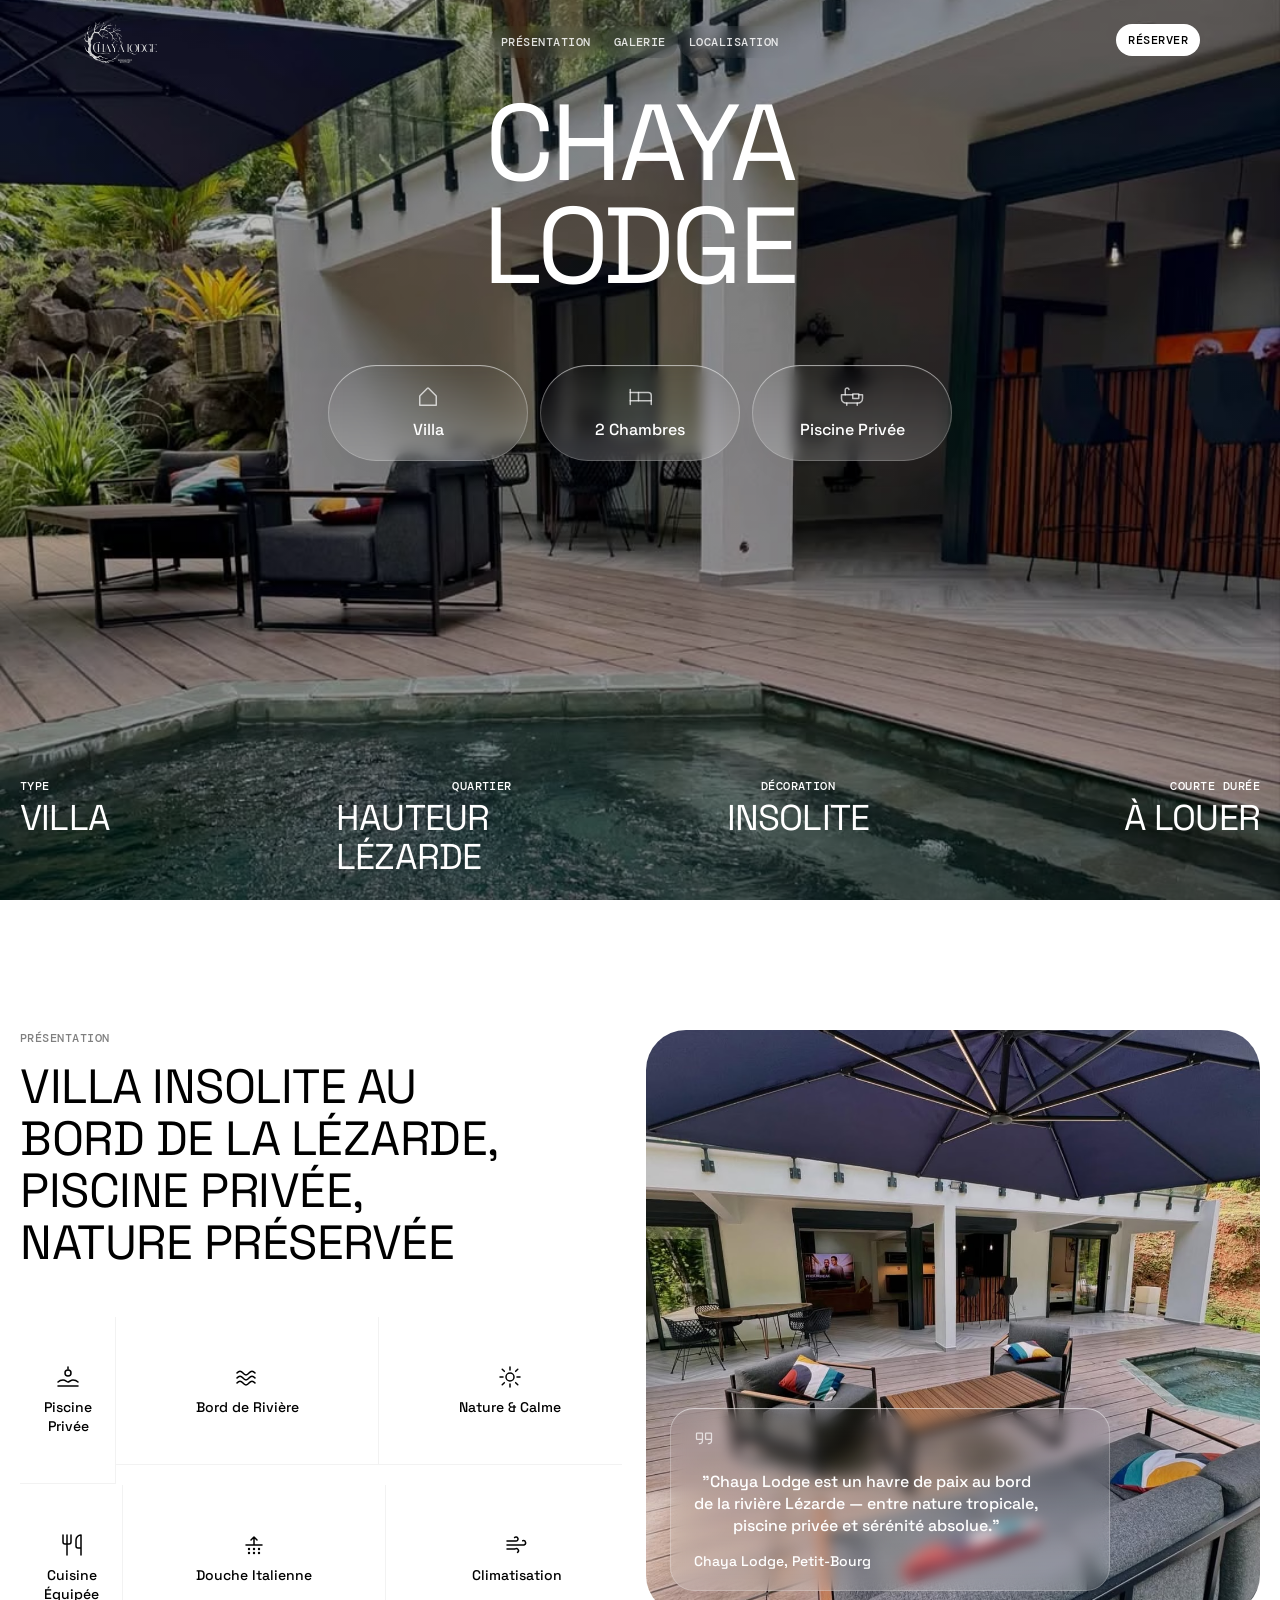
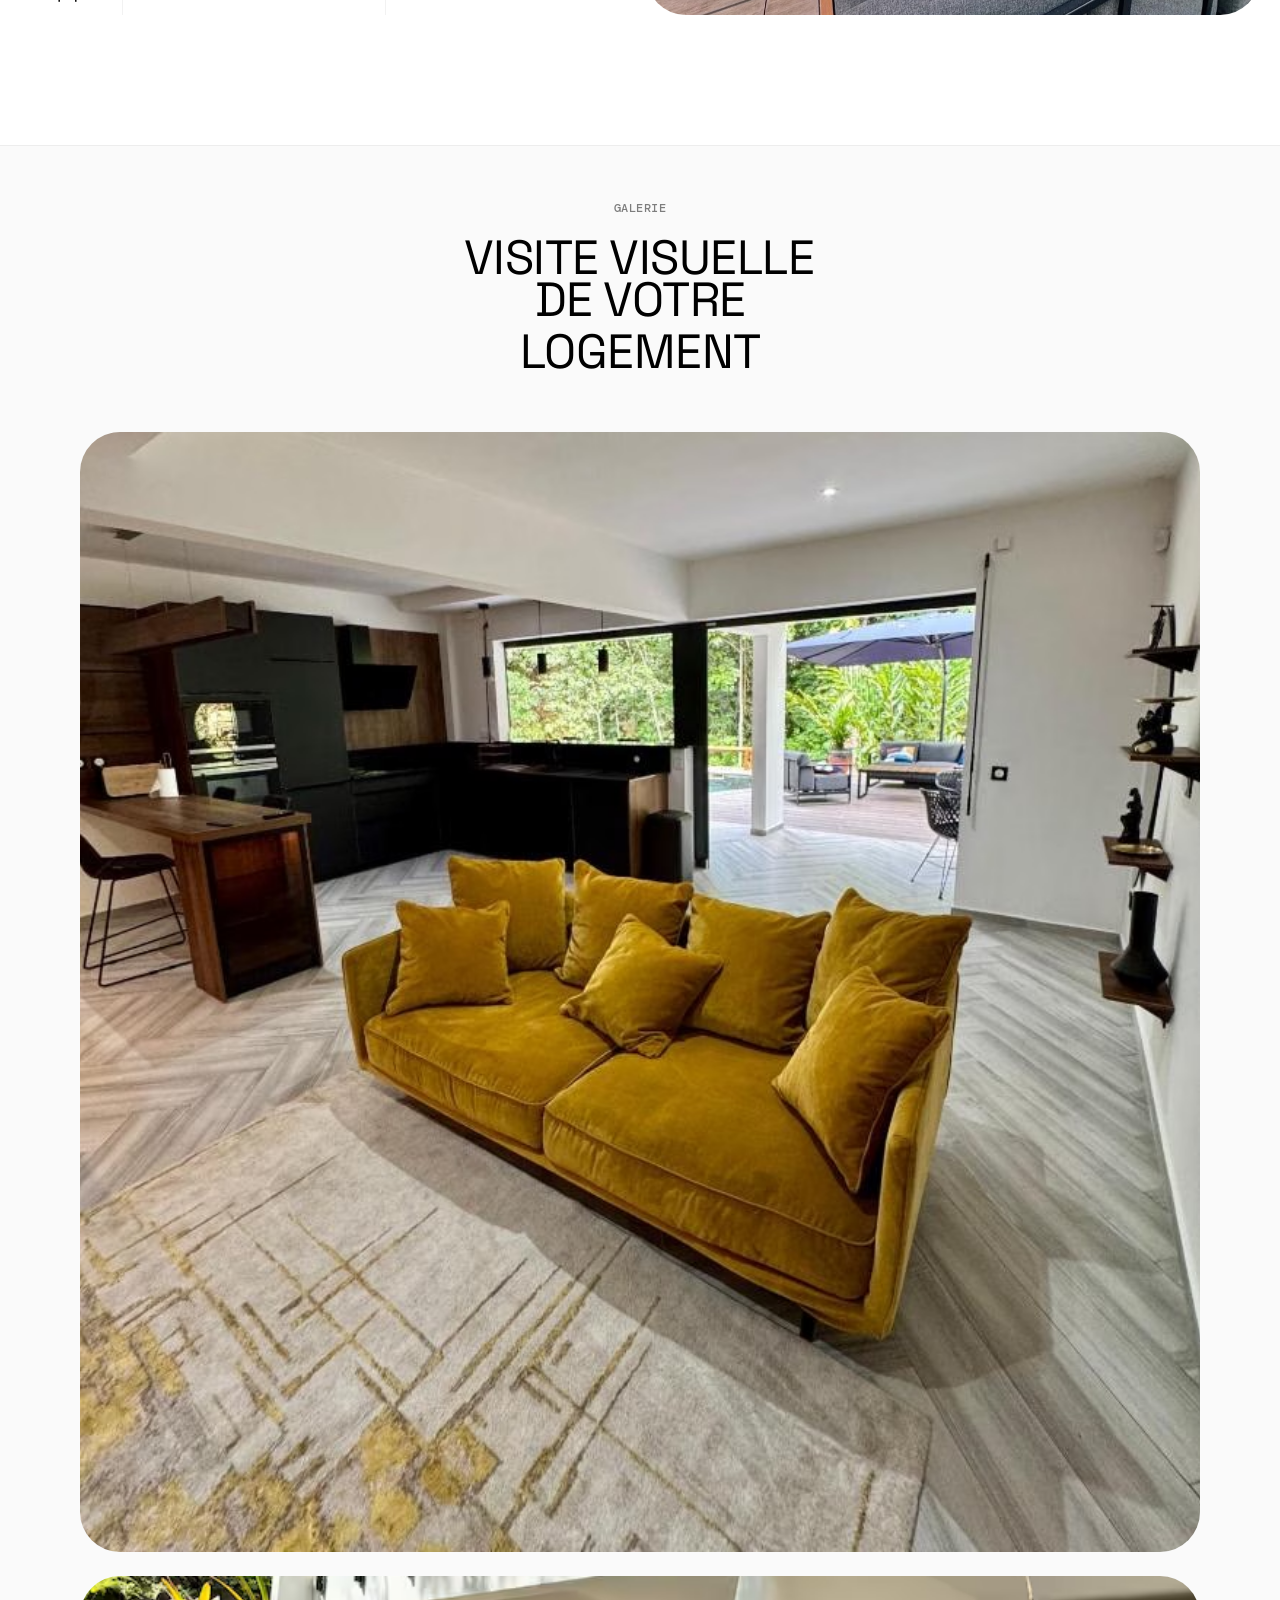
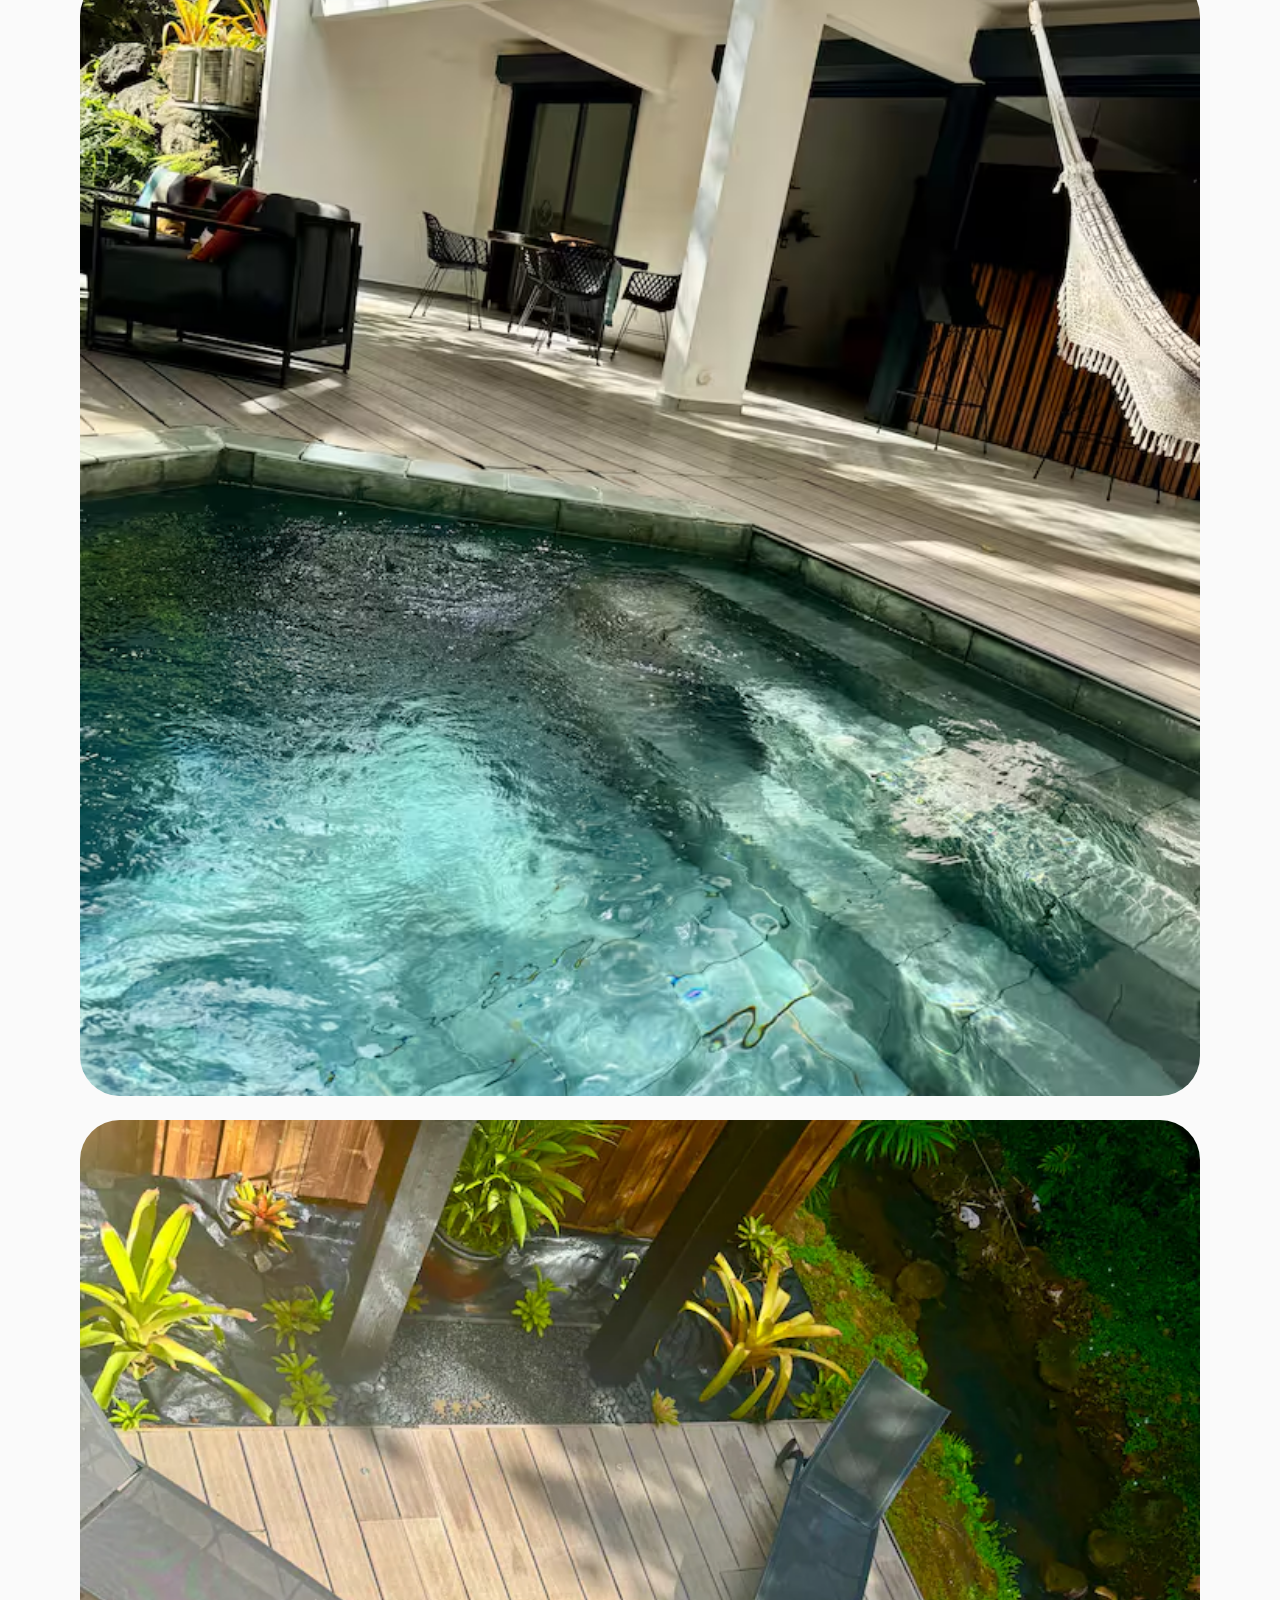
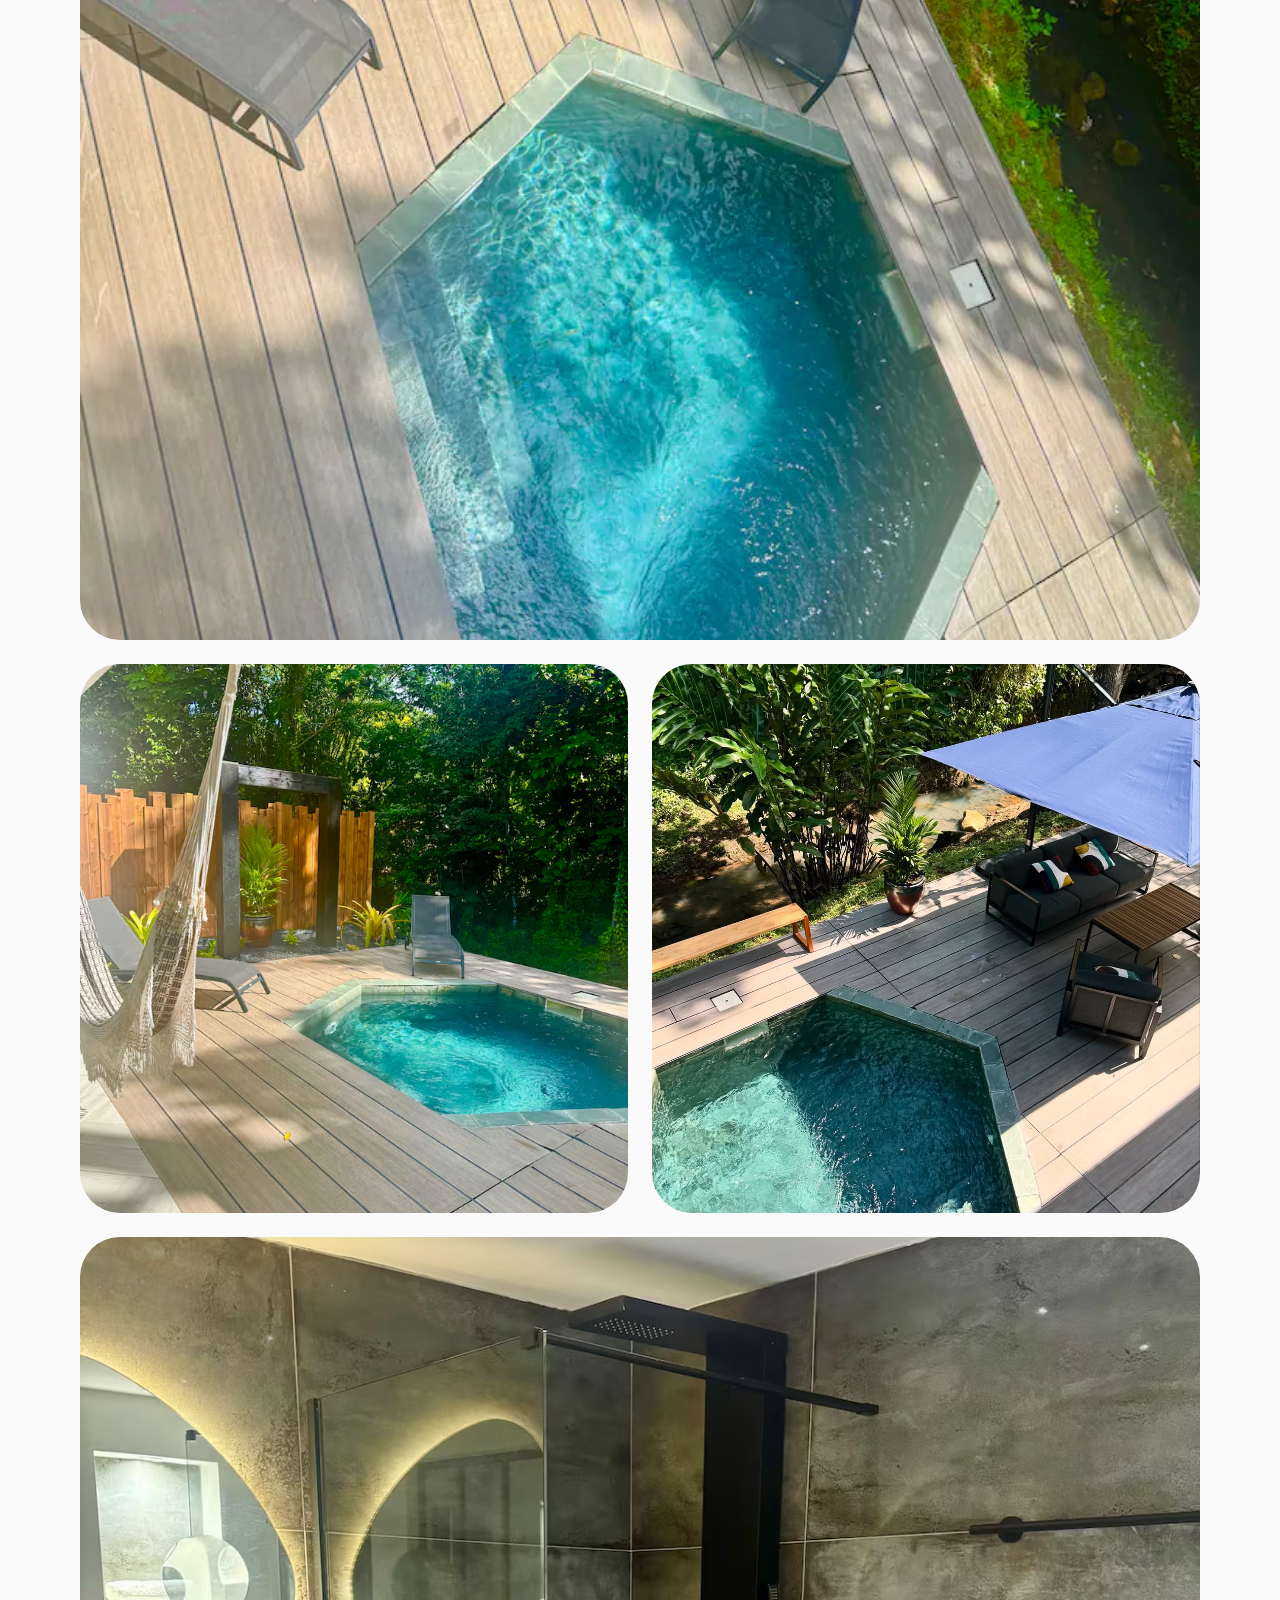
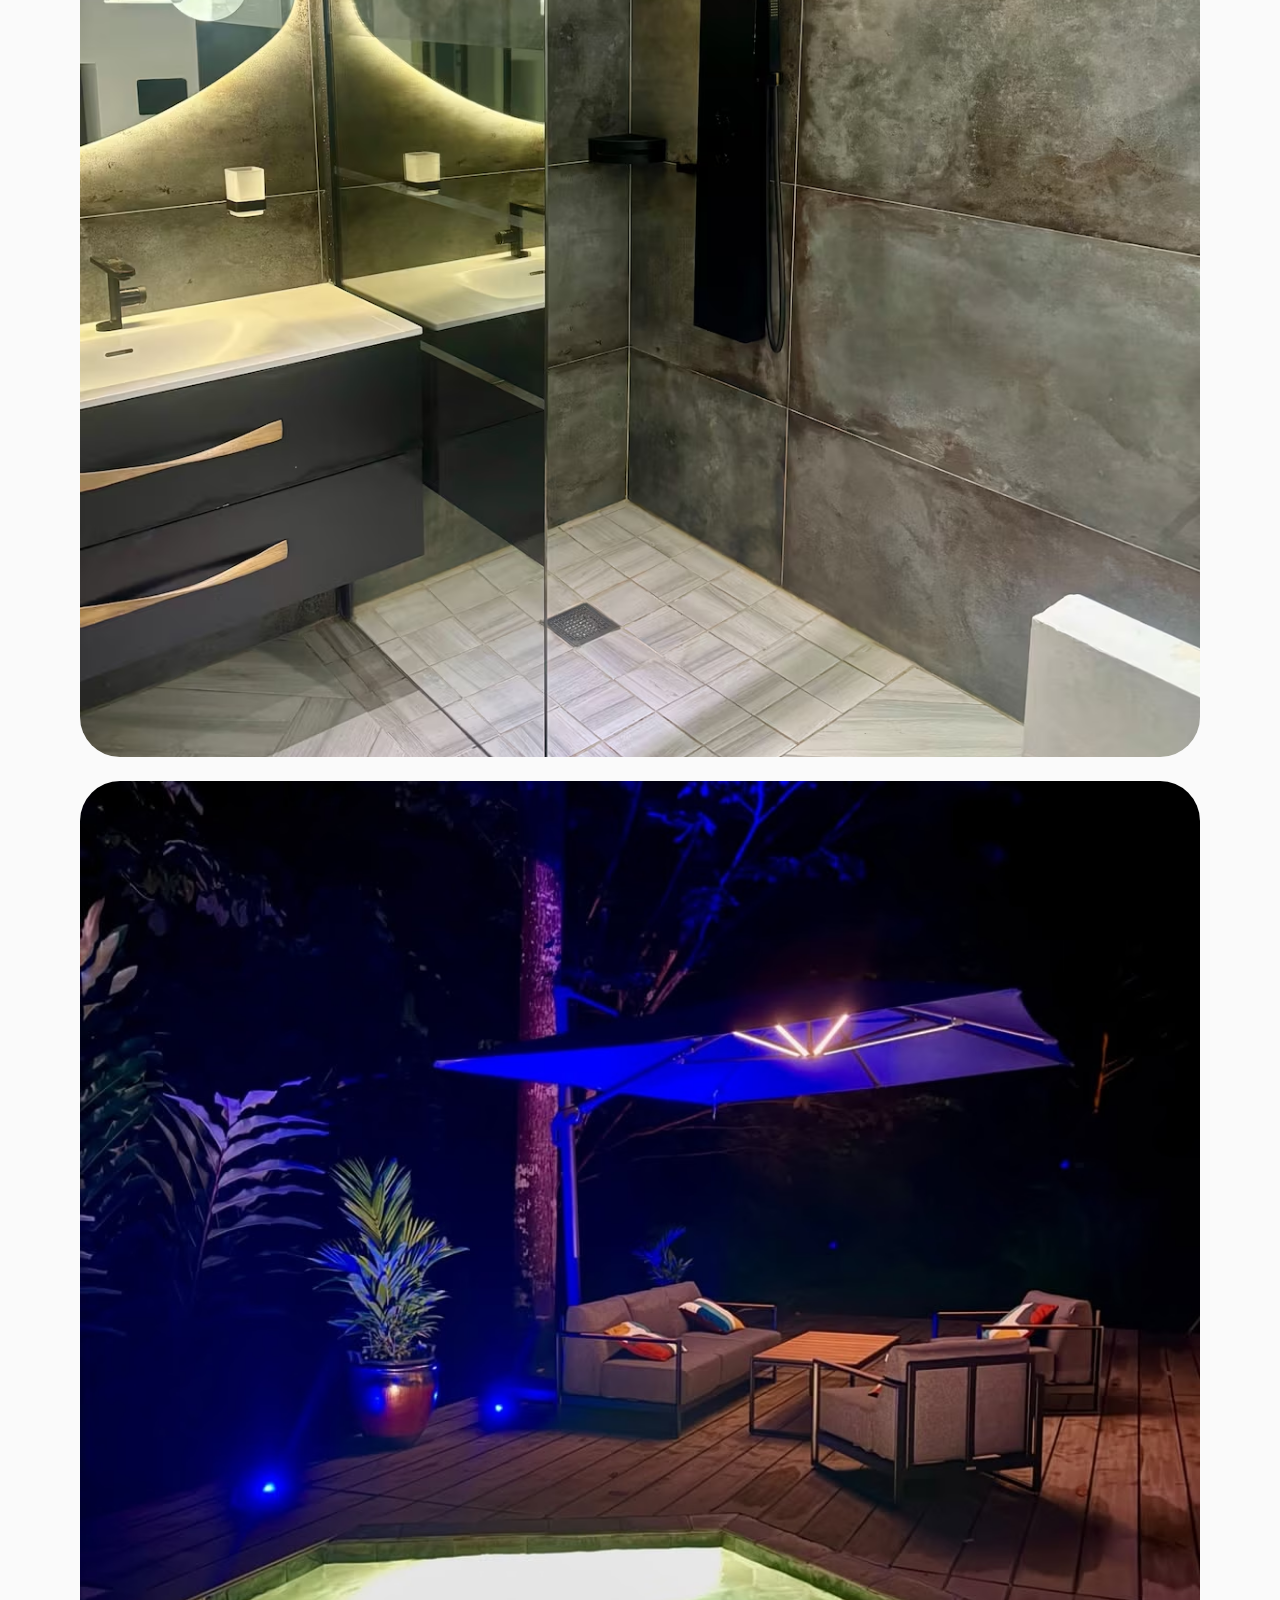
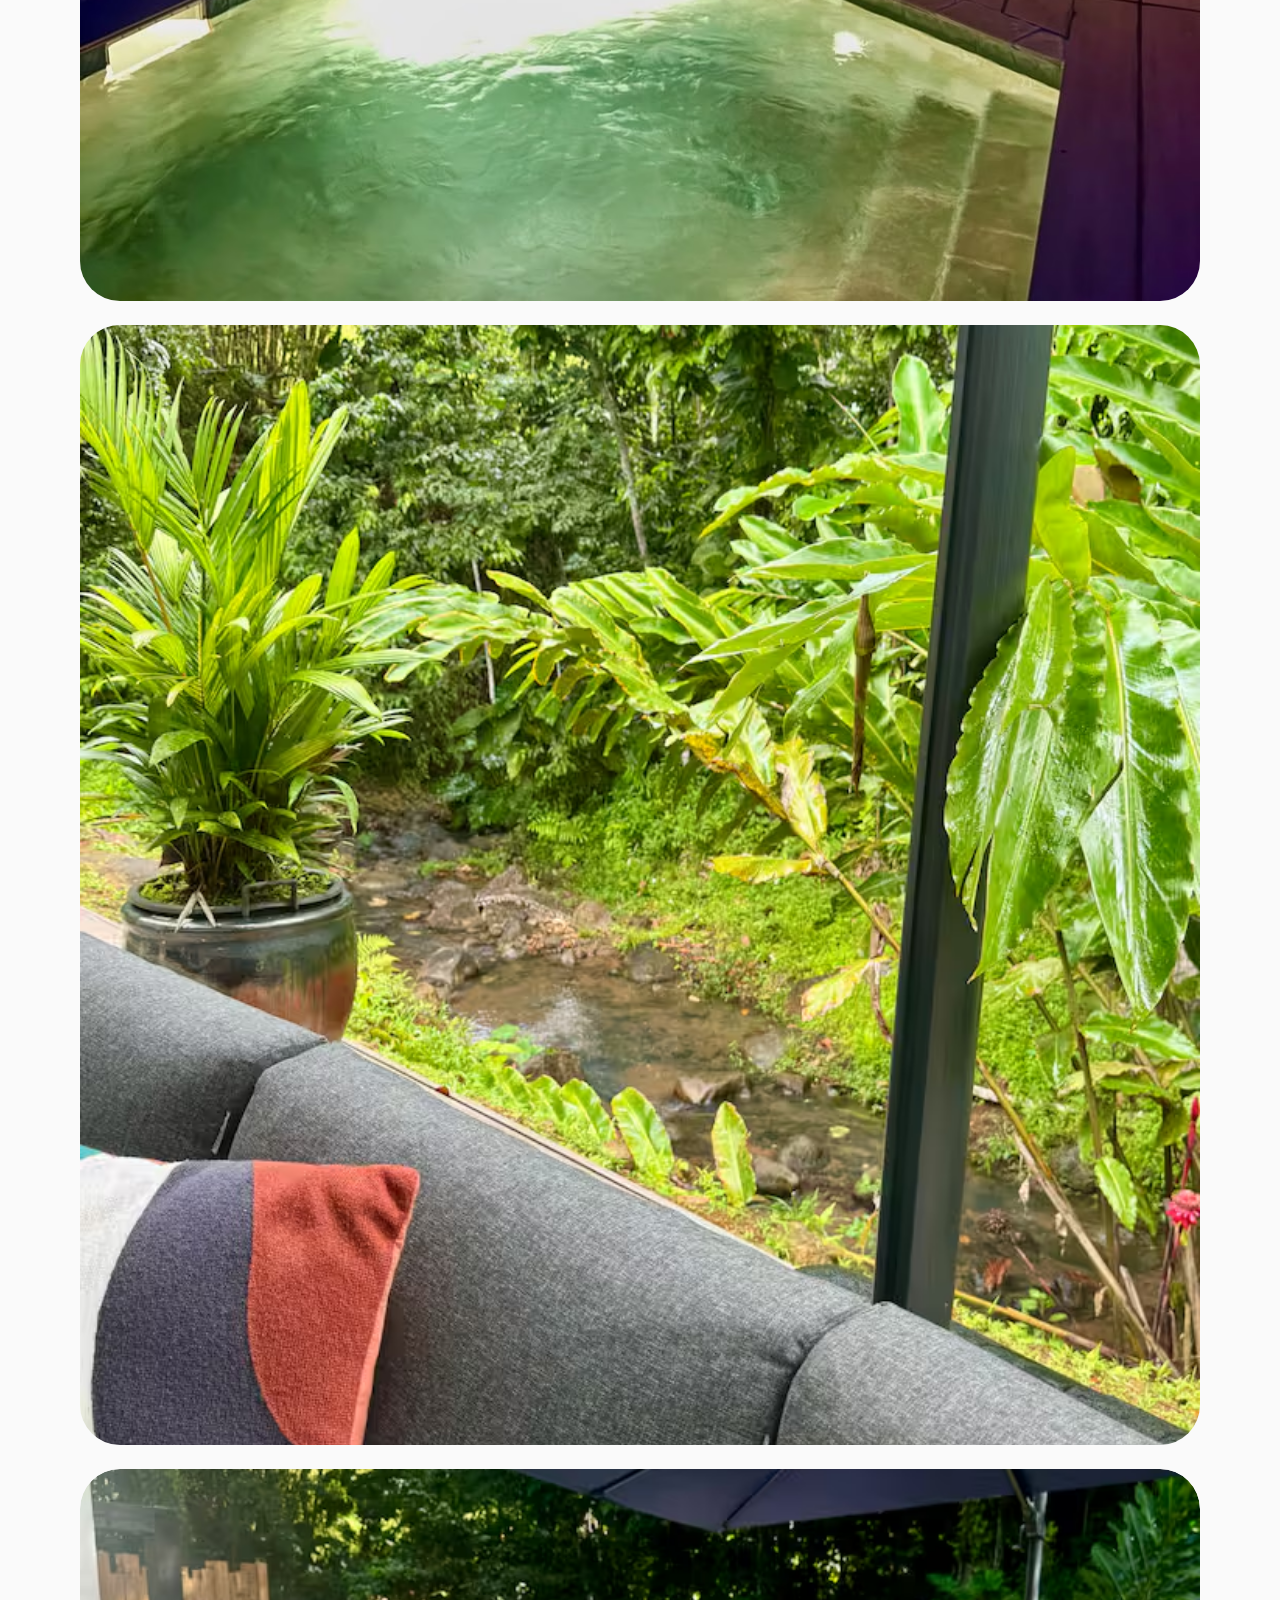
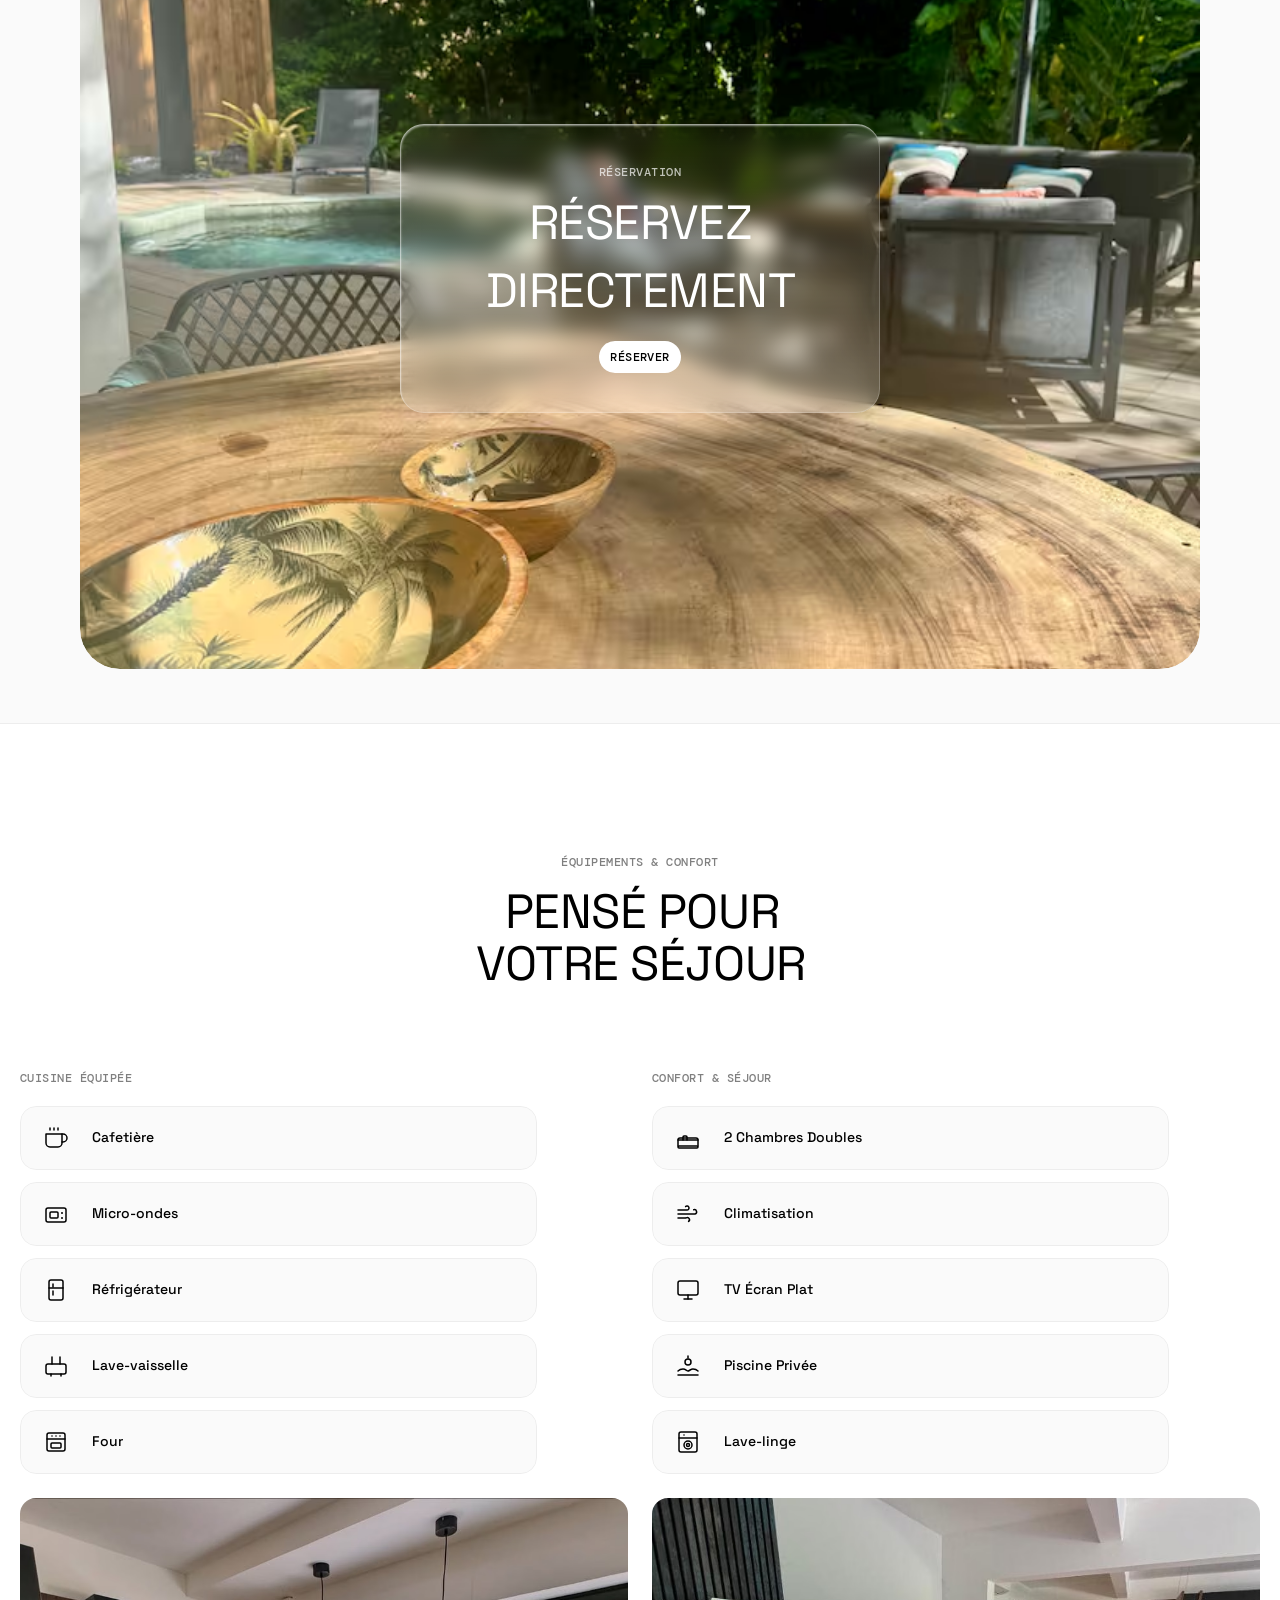
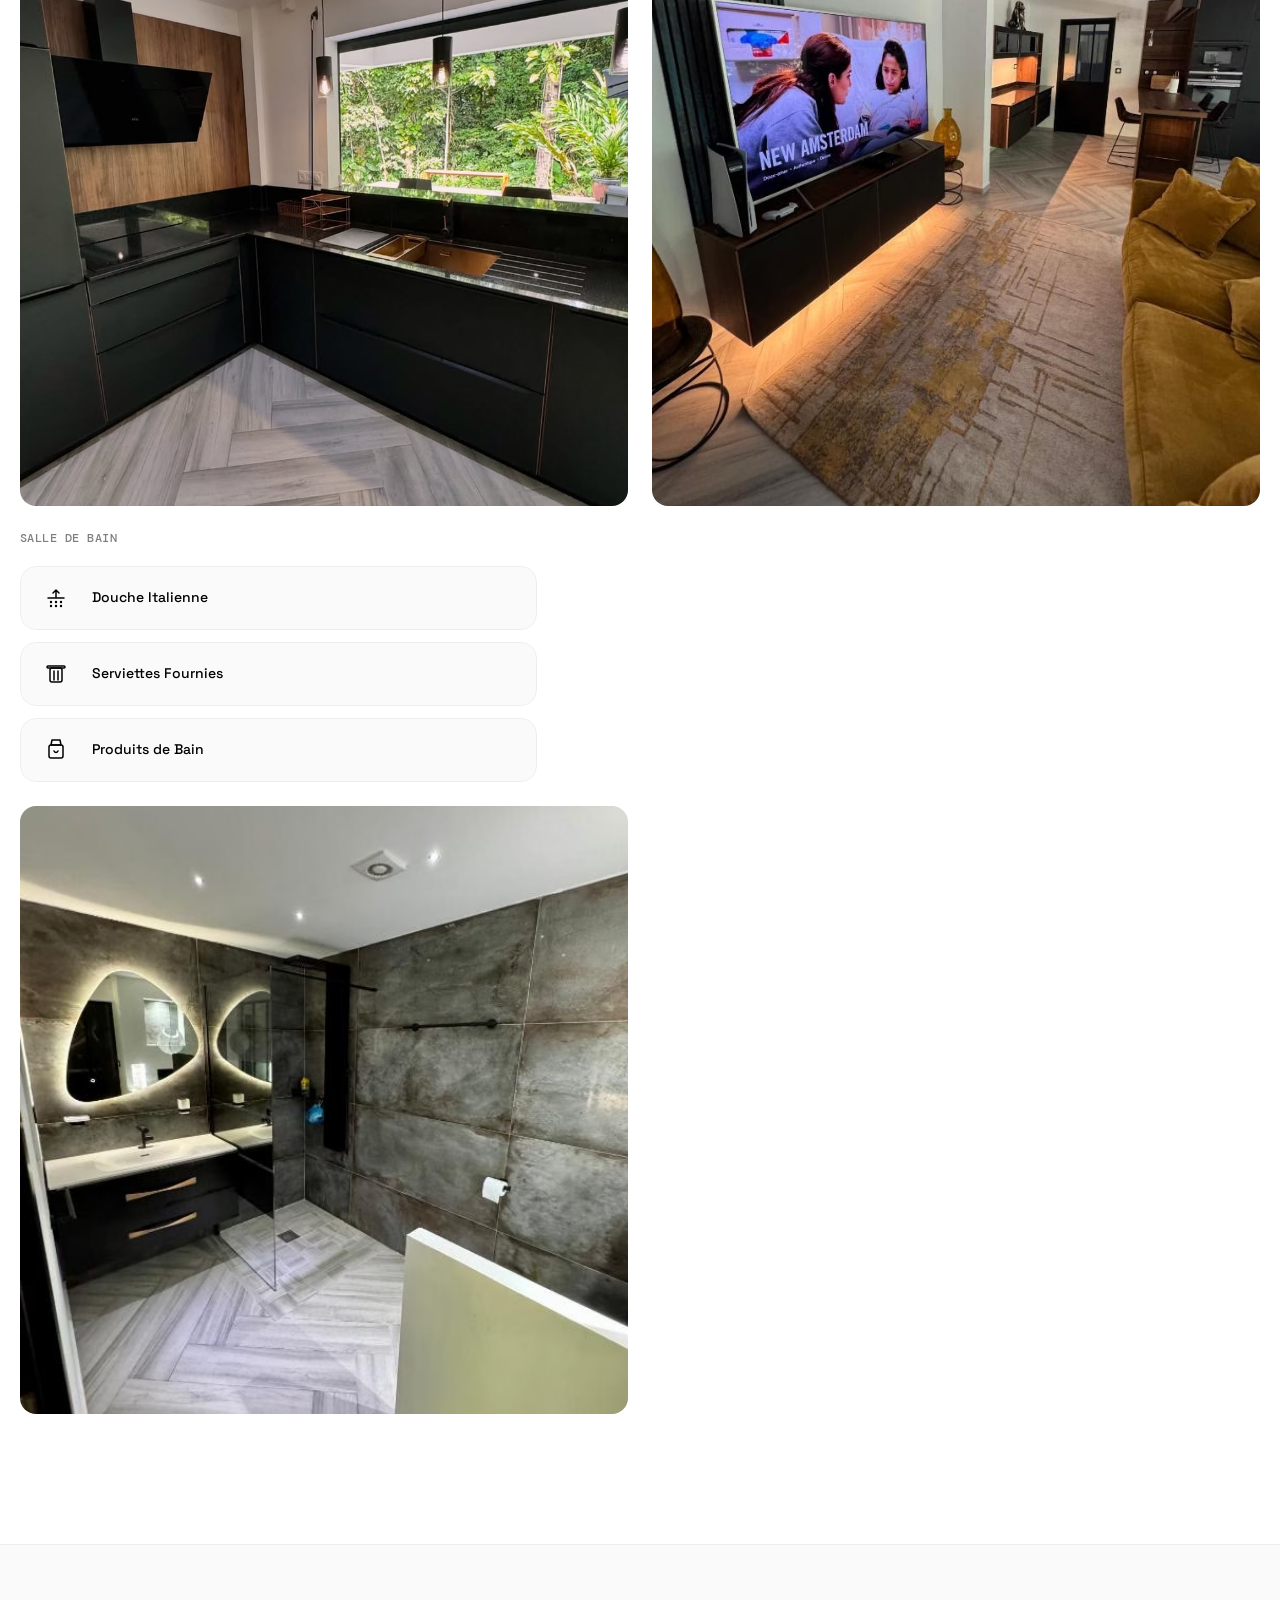
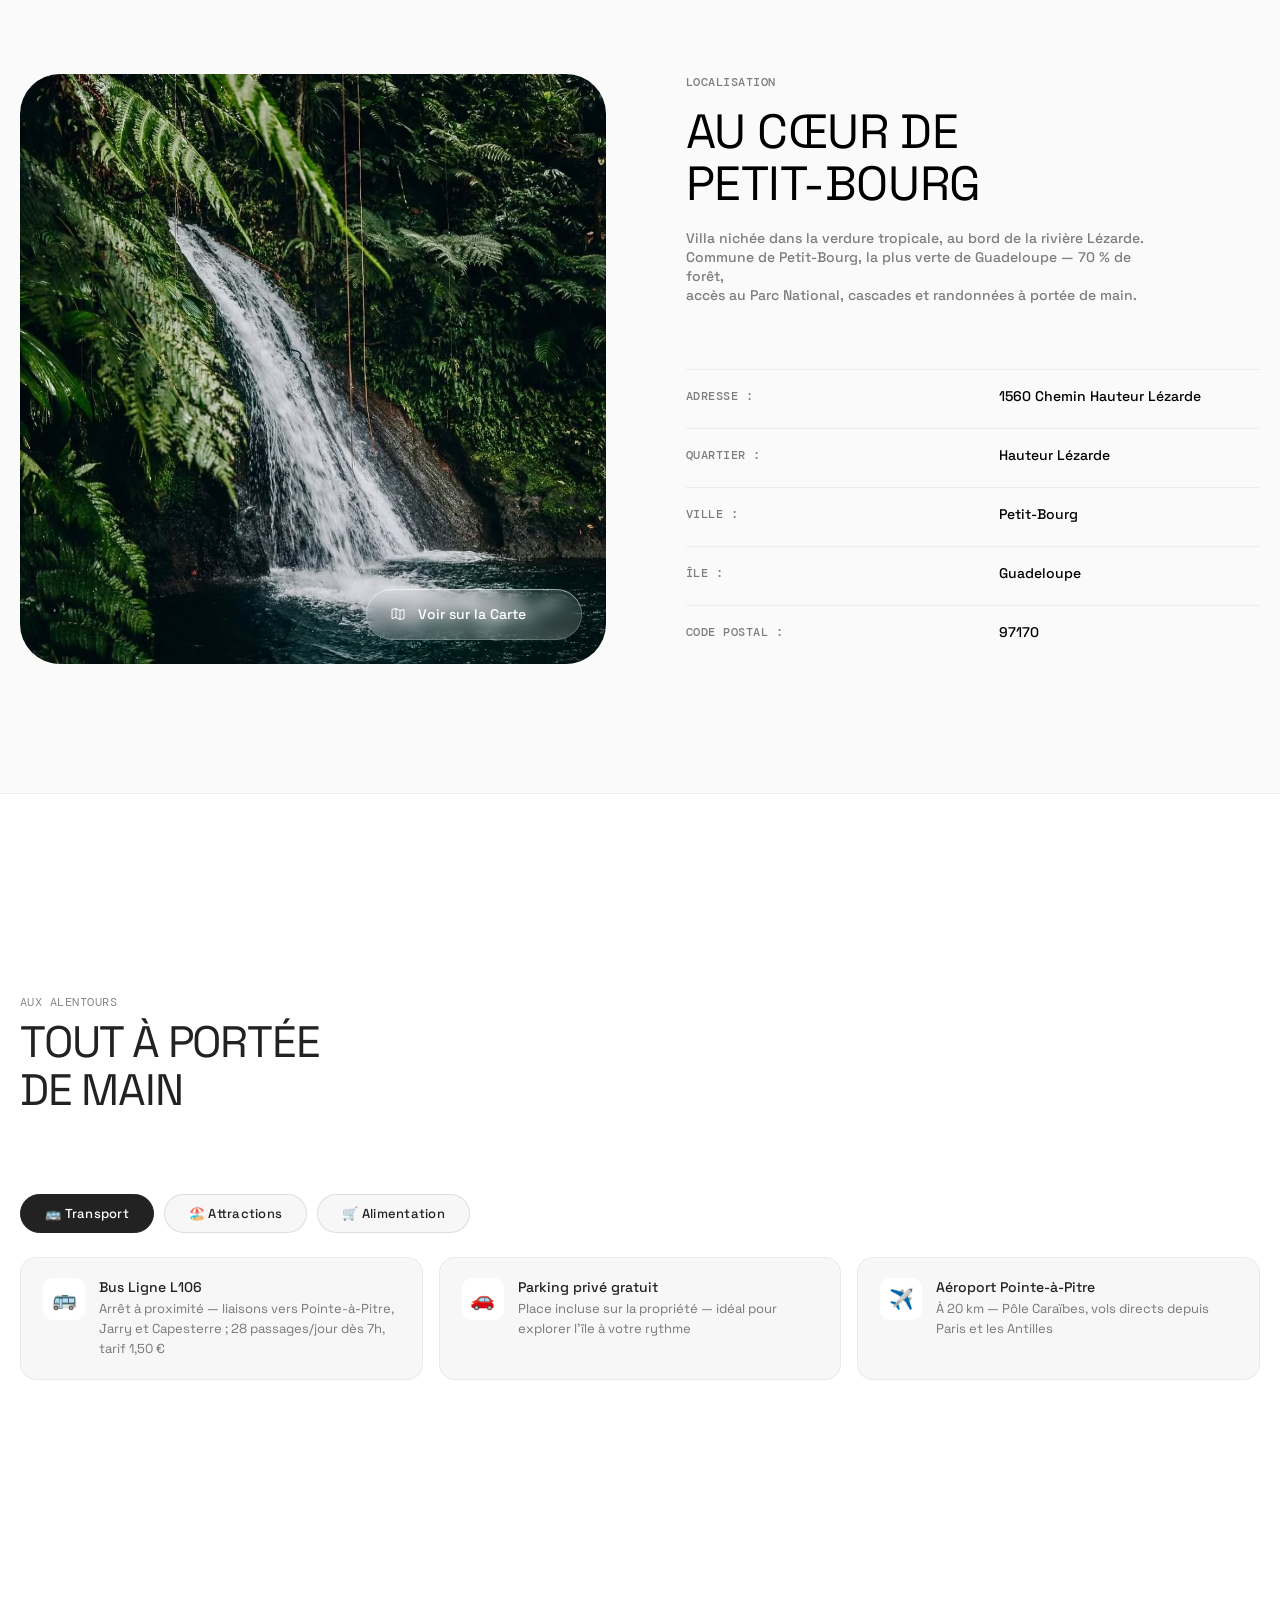
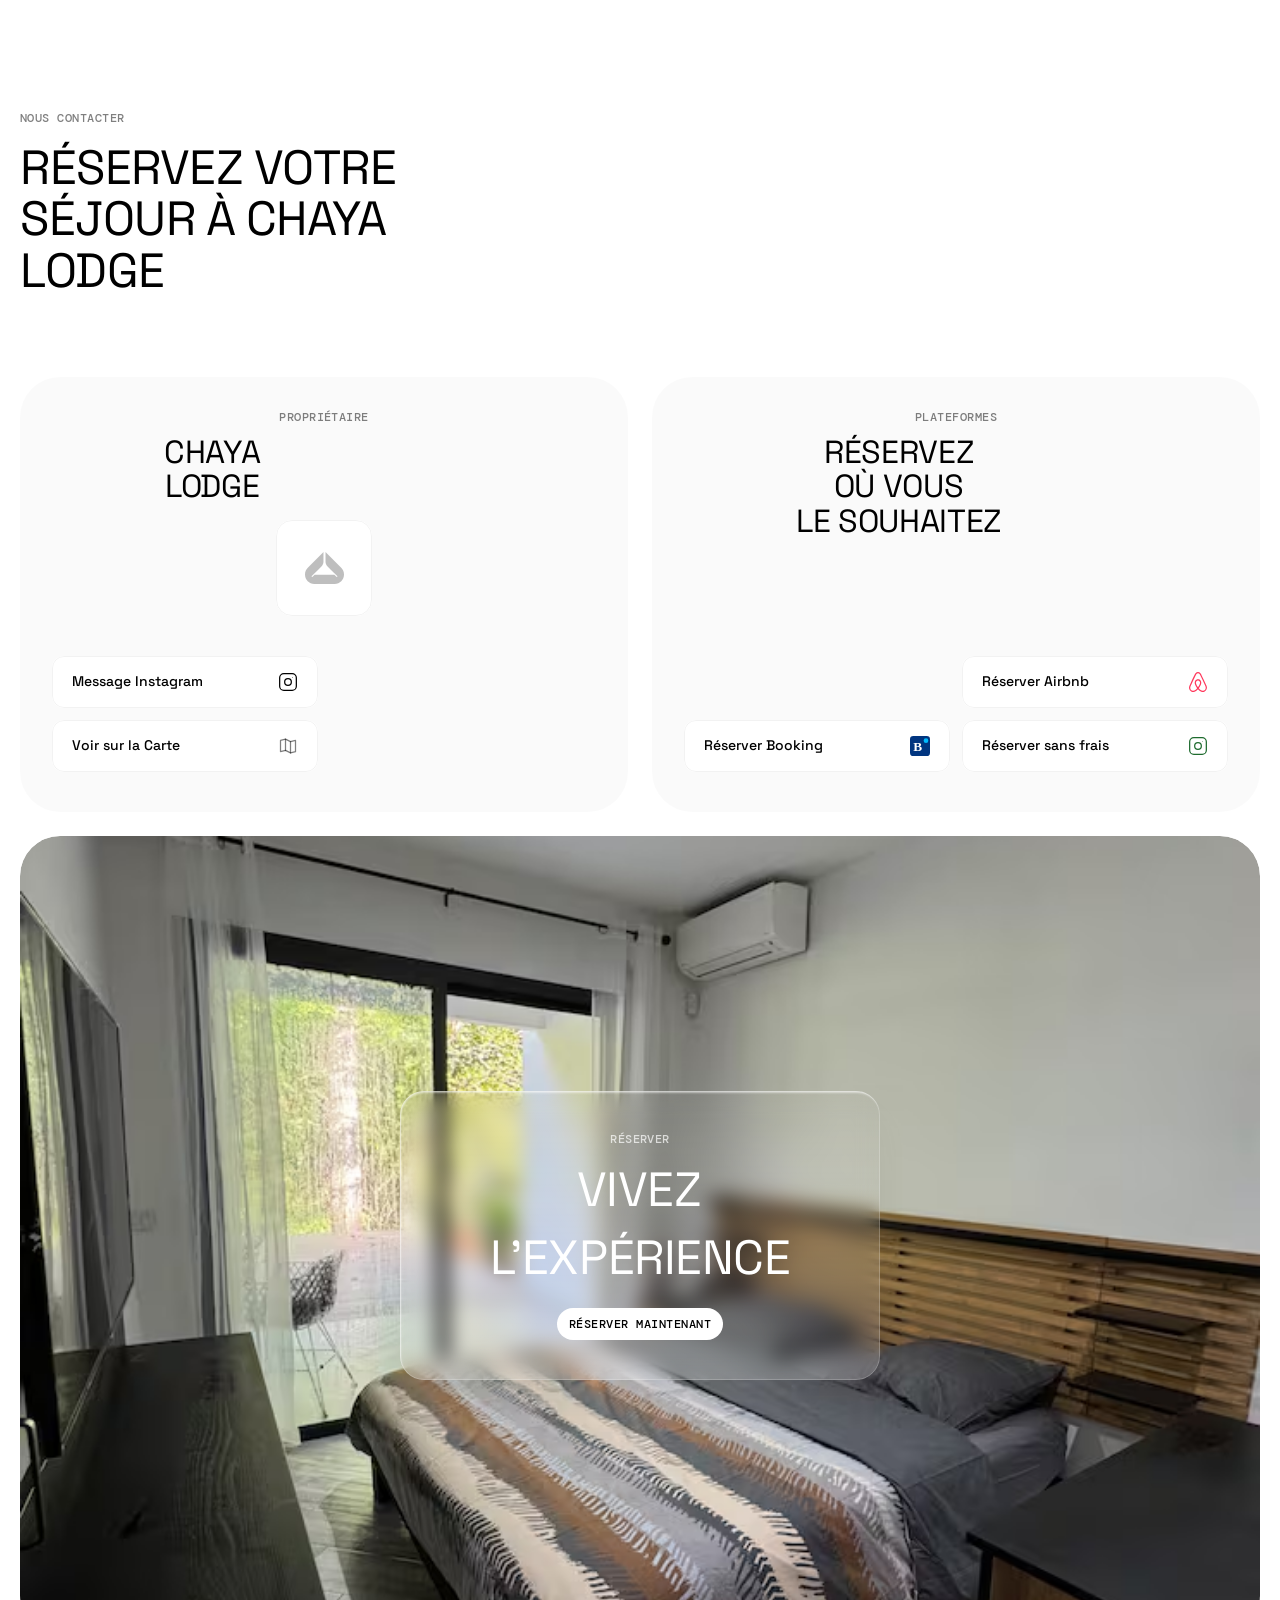
==== index.html @ 5f2a0f05 "revert: section contact — CSS tablette revenu à l'état du premier déploiement Co-Authored-By: Claude" ====
<!DOCTYPE html>
<html lang="fr">
  <head>
    <meta charset="utf-8" />
    <meta name="viewport" content="width=device-width, initial-scale=1, viewport-fit=cover" />

    <!-- ═══════════════════════════════════════════════════════════
         SEO — Titre & Description
         Modifier SITE_URL si le domaine change
    ════════════════════════════════════════════════════════════ -->
    <title>Chaya Lodge — Villa avec Piscine Privée à Petit-Bourg, Guadeloupe</title>
    <meta name="description" content="Chaya Lodge — villa insolite avec piscine privée au bord de la rivière Lézarde, à Petit-Bourg, Guadeloupe. 2 chambres, nature préservée, Cascade aux Écrevisses à 10 min. Réservez sur Airbnb ou Booking." />
    <meta name="keywords" content="location villa Guadeloupe, Chaya Lodge Petit-Bourg, villa piscine Guadeloupe, location bord rivière Guadeloupe, Airbnb Petit-Bourg, Booking Guadeloupe, location insolite Guadeloupe" />
    <meta name="author" content="Chaya Lodge" />
    <meta name="robots" content="index, follow, max-snippet:-1, max-image-preview:large, max-video-preview:-1" />
    <meta name="format-detection" content="telephone=no" />
    <link rel="canonical" href="https://chaya-lodgee.vercel.app/" />

    <!-- ═══════════════════════════════════════════════════════════
         Open Graph — Partage réseaux sociaux (Facebook, WhatsApp…)
    ════════════════════════════════════════════════════════════ -->
    <meta property="og:type" content="website" />
    <meta property="og:site_name" content="Chaya Lodge" />
    <meta property="og:title" content="Chaya Lodge — Villa Piscine Privée, Petit-Bourg, Guadeloupe" />
    <meta property="og:description" content="Villa insolite avec piscine privée au bord de la rivière Lézarde. 2 chambres, nature tropicale, Cascade aux Écrevisses à 10 min. Réservez sur Airbnb ou Booking." />
    <meta property="og:url" content="https://chaya-lodgee.vercel.app/" />
    <meta property="og:image" content="https://chaya-lodgee.vercel.app/assets/images/og-image.jpg" />
    <meta property="og:image:width" content="1200" />
    <meta property="og:image:height" content="630" />
    <meta property="og:image:type" content="image/jpeg" />
    <meta property="og:image:alt" content="Chaya Lodge — Villa piscine privée, Petit-Bourg, Guadeloupe" />
    <meta property="og:locale" content="fr_FR" />

    <!-- ═══════════════════════════════════════════════════════════
         Twitter / X Card
    ════════════════════════════════════════════════════════════ -->
    <meta name="twitter:card" content="summary_large_image" />
    <meta name="twitter:title" content="Chaya Lodge — Villa Piscine Privée, Guadeloupe" />
    <meta name="twitter:description" content="Villa insolite avec piscine privée au bord de la Lézarde, Petit-Bourg. Réservez sur Airbnb ou Booking." />
    <meta name="twitter:image" content="https://chaya-lodgee.vercel.app/assets/images/og-image.jpg" />

    <!-- ═══════════════════════════════════════════════════════════
         Favicon & icônes mobiles
    ════════════════════════════════════════════════════════════ -->
    <link rel="icon" type="image/png" sizes="32x32" href="./assets/icons/favicon-32.png" />
    <link rel="icon" type="image/png" sizes="180x180" href="./assets/icons/apple-touch-icon.png" />
    <link rel="apple-touch-icon" href="./assets/icons/apple-touch-icon.png" />
    <meta name="theme-color" content="#111111" />

    <!-- ═══════════════════════════════════════════════════════════
         Performance — Preconnect & Preload
         Réduit le TTFB pour les ressources critiques
    ════════════════════════════════════════════════════════════ -->
    <link rel="preconnect" href="https://fonts.googleapis.com" />
    <link rel="preconnect" href="https://fonts.gstatic.com" crossorigin />
    <!-- LCP image : préchargée pour améliorer le score Core Web Vitals -->
    <link rel="preload" as="image" href="./assets/images/photo-hero.avif" fetchpriority="high" />

    <!-- ═══════════════════════════════════════════════════════════
         JSON-LD Schema.org — Référencement local & structuré
         Permet à Google d'afficher des rich results
    ════════════════════════════════════════════════════════════ -->
    <script type="application/ld+json">
    {
      "@context": "https://schema.org",
      "@graph": [
        {
          "@type": "LodgingBusiness",
          "@id": "https://chaya-lodgee.vercel.app/#lodging",
          "name": "Chaya Lodge",
          "description": "Villa insolite avec piscine privée au bord de la rivière Lézarde, à Petit-Bourg, Guadeloupe. 2 chambres, nature tropicale, Cascade aux Écrevisses à 10 min.",
          "url": "https://chaya-lodgee.vercel.app/",
          "image": "https://chaya-lodgee.vercel.app/assets/images/photo-hero.avif",
          "sameAs": [
            "https://www.instagram.com/chaya_lodgee/",
            "https://www.tiktok.com/@chaya_lodgee",
            "https://www.airbnb.fr/rooms/1556787678845345819",
            "https://www.booking.com/hotel/gp/chaya-lodge.fr.html"
          ],
          "address": {
            "@type": "PostalAddress",
            "streetAddress": "1560 Chemin Hauteur Lézarde",
            "addressLocality": "Petit-Bourg",
            "postalCode": "97170",
            "addressRegion": "Guadeloupe",
            "addressCountry": "FR"
          },
          "geo": {
            "@type": "GeoCoordinates",
            "latitude": 16.1833,
            "longitude": -61.5833
          },
          "numberOfRooms": 2,
          "priceRange": "€€",
          "amenityFeature": [
            { "@type": "LocationFeatureSpecification", "name": "Piscine privée", "value": true },
            { "@type": "LocationFeatureSpecification", "name": "Cuisine équipée", "value": true },
            { "@type": "LocationFeatureSpecification", "name": "WiFi", "value": true },
            { "@type": "LocationFeatureSpecification", "name": "Climatisation", "value": true },
            { "@type": "LocationFeatureSpecification", "name": "Parking gratuit", "value": true },
            { "@type": "LocationFeatureSpecification", "name": "Lave-linge", "value": true }
          ],
          "checkinTime": "15:00",
          "checkoutTime": "11:00",
          "currenciesAccepted": "EUR",
          "paymentAccepted": "Credit Card, Cash",
          "openingHoursSpecification": {
            "@type": "OpeningHoursSpecification",
            "dayOfWeek": ["Monday","Tuesday","Wednesday","Thursday","Friday","Saturday","Sunday"],
            "opens": "00:00",
            "closes": "23:59"
          }
        },
        {
          "@type": "WebSite",
          "@id": "https://chaya-lodgee.vercel.app/#website",
          "name": "Chaya Lodge",
          "url": "https://chaya-lodgee.vercel.app/",
          "inLanguage": "fr-FR",
          "description": "Site officiel de Chaya Lodge en Guadeloupe",
          "publisher": {
            "@type": "Organization",
            "name": "Chaya Lodge"
          }
        },
        {
          "@type": "BreadcrumbList",
          "itemListElement": [
            {
              "@type": "ListItem",
              "position": 1,
              "name": "Accueil",
              "item": "https://chaya-lodgee.vercel.app/"
            }
          ]
        }
      ]
    }
    </script>

    <link rel="stylesheet" href="./styles/global.css?v=20260610-4" />
    <link rel="stylesheet" href="./styles/main.css?v=20260614-09" />
    <!-- Fonts chargées de manière non-bloquante (évite render-blocking) -->
    <link rel="preload" as="style" href="https://fonts.googleapis.com/css2?family=Space+Grotesk:wght@400;500&display=swap" onload="this.onload=null;this.rel='stylesheet'" />
    <link rel="preload" as="style" href="https://fonts.googleapis.com/css2?family=DM+Mono:wght@500&display=swap" onload="this.onload=null;this.rel='stylesheet'" />
    <noscript>
      <link rel="stylesheet" href="https://fonts.googleapis.com/css2?family=Space+Grotesk:wght@400;500&display=swap" />
      <link rel="stylesheet" href="https://fonts.googleapis.com/css2?family=DM+Mono:wght@500&display=swap" />
    </noscript>
  <style>
    /* Fond sombre global — élimine les bandes blanches iOS/Android */
    html, body { background: #111; margin: 0; }

    /* Hero title */
    .h1framer-text {
      display: flex !important;
      flex-direction: column !important;
      align-items: center !important;
      gap: 0 !important;
      width: 100% !important;
      padding: 20px 20px 0 !important;
      box-sizing: border-box !important;
    }
    .willow-creek-road {
      height: auto !important;
      min-height: 0 !important;
      margin: 0 !important;
      width: 100% !important;
      /* 9vw fluide sur TOUS les écrans — min 24px (pas 56px)
         344px→31px  375px→34px  430px→39px  768px→69px  1440px→108px */
      font-size: clamp(24px, 9vw, 108px); /* sans !important → CSS externe !important peut l'écraser */
      line-height: 0.95 !important;
      letter-spacing: -0.03em !important;
      text-transform: uppercase !important;
      font-weight: 400 !important;
      color: white !important;
      text-align: center !important;
      justify-content: center !important;
      display: block !important;
    }
    .cold-spring-ny { height: auto !important; min-height: 0 !important; }
    /* Map location button: fit full text */
    .map-view { width: auto !important; min-width: 140px !important; }
    /* Logo image in nav + footer */
    .site-logo-img { height: 62px; width: auto; object-fit: contain; display: block; border-radius: 8px; filter: invert(1); mix-blend-mode: multiply; }
    /* Nav logo */
    .nav-logo-wrap { display: flex; align-items: center; }
    /* Hero : logo blanc sur fond sombre → screen efface le fond noir, design blanc visible */
    .nav-in-hero .site-logo-img { filter: none; mix-blend-mode: screen; }

    /* ── Hero : couvre toute la section, image décalée vers le haut ── */
    .image-icon { object-fit: cover; object-position: center 20%; }
    .top-big { background: #0e0e0e; }

    /* ── Équipements : colonnes mêmes hauteur, images alignées ─────── */
    .features-info { align-items: stretch !important; }
    .category-image { justify-content: space-between !important; }
    .image-wrapper2 { margin-top: 0 !important; }

    /* ── Footer : logo image ────────────────────────────────────────── */
    .footer-logo-img { height: 72px; width: auto; display: block; filter: invert(1); mix-blend-mode: multiply; margin: 0 auto; }

    /* Hero brand name — 3 lines with decorative rules */
    .hero-brand-name {
      display: flex; flex-direction: column;
      align-items: flex-start; gap: 4px;
      padding: 4px 0;
    }
    .hero-brand-plain,
    .hero-brand-ruled {
      font-family: 'Space Grotesk', sans-serif;
      font-size: clamp(32px, 7vw, 72px);
      font-weight: 400;
      letter-spacing: -0.02em;
      text-transform: uppercase;
      color: white;
      line-height: 1;
    }
    .hero-brand-ruled {
      display: flex; align-items: center; gap: 14px;
      font-size: clamp(20px, 4vw, 44px);
      letter-spacing: 0.15em;
    }
    .hero-brand-ruled::before,
    .hero-brand-ruled::after {
      content: '';
      display: block;
      height: 1px; width: 36px;
      background: rgba(255,255,255,0.6);
      flex-shrink: 0;
    }
    /* Platform badges */
    .platforms-display { display: flex; flex-direction: column; gap: 10px; flex: 1; justify-content: center; }
    .plat-badge { display: flex; align-items: center; gap: 10px; padding: 9px 16px; border-radius: 100px; font-family: 'Space Grotesk', sans-serif; font-size: 13px; font-weight: 500; text-decoration: none; letter-spacing: 0.02em; transition: opacity .2s; }
    .plat-badge:hover { opacity: .8; }
    .plat-badge.airbnb { background: #fff0ef; color: #FF385C; border: 1.5px solid rgba(255,56,92,.3); }
    .plat-badge.booking { background: #e8f1ff; color: #003580; border: 1.5px solid rgba(0,53,128,.3); }
    .plat-badge.direct  { background: #f0f7f0; color: #1e6b2e; border: 1.5px solid rgba(30,107,46,.3); }
    /* Surroundings section — same spacing as other sections */
    .surroundings { background: #fff; overflow: hidden; padding: var(--padding-200,200px) var(--padding-20,20px); box-sizing: border-box; display: flex; flex-direction: column; align-items: center; }
    .surr-inner { width: var(--width-1600,1600px); max-width: 100%; display: flex; flex-direction: column; gap: var(--item-spacing-80,80px); }
    .surr-top { display: flex; flex-direction: column; gap: 8px; }
    .surr-label { font-family: 'DM Mono', monospace; font-size: 12px; letter-spacing: .48px; text-transform: uppercase; color: #888; }
    .surr-title { font-family: 'Space Grotesk', sans-serif; font-size: clamp(28px, 4vw, 44px); font-weight: 400; letter-spacing: -1.2px; color: #222; margin: 0; text-transform: uppercase; line-height: 1.1; }
    .surr-tabs { display: flex; gap: 10px; flex-wrap: wrap; }
    .surr-tab { display: flex; align-items: center; gap: 8px; padding: 10px 24px; border-radius: 100px; background: #f7f7f7; border: 1.5px solid rgba(0,0,0,.10); font-family: 'Space Grotesk', sans-serif; font-size: 13px; font-weight: 500; cursor: pointer; transition: all .2s; color: #222; letter-spacing: .02em; }
    .surr-tab.active, .surr-tab:hover { background: #222; color: white; border-color: #222; }
    .surr-body { display: flex; flex-direction: column; gap: 24px; }
    .surr-panel { display: none; }
    .surr-panel.active { display: grid; grid-template-columns: repeat(3,1fr); gap: 16px; }
    .surr-item { background: #f7f7f7; border-radius: 16px; padding: 20px 22px; display: flex; align-items: flex-start; gap: 14px; border: 1px solid rgba(0,0,0,.05); }
    .surr-ico { font-size: 20px; width: 42px; height: 42px; flex-shrink: 0; display: flex; align-items: center; justify-content: center; background: white; border-radius: 10px; }
    .surr-txt strong { display: block; font-family: 'Space Grotesk', sans-serif; font-size: 14px; font-weight: 500; color: #222; margin-bottom: 3px; }
    .surr-txt span { font-family: 'Space Grotesk', sans-serif; font-size: 13px; color: #777; line-height: 1.45; }
    /* Attraction items as links */
    .surr-item--link {
      text-decoration: none;
      color: inherit;
      cursor: pointer;
      transition: background 0.18s, transform 0.18s;
    }
    .surr-item--link:hover {
      background: #efefef;
      transform: translateY(-2px);
    }
    /* Platform grid in contact block */
    .plat-grid { display: grid; grid-template-columns: repeat(3,1fr); gap: 9px; flex: 1; width: 100%; align-content: start; }
    .plat-card { display: flex; flex-direction: column; align-items: center; gap: 7px; padding: 14px 8px; border-radius: 14px; text-decoration: none; transition: opacity .18s, transform .18s; border: 1.5px solid rgba(0,0,0,.07); background: rgba(0,0,0,.02); }
    .plat-card:hover { opacity: .8; transform: translateY(-2px); }
    .plat-ico { width: 44px; height: 44px; border-radius: 10px; display: flex; align-items: center; justify-content: center; flex-shrink: 0; }
    .plat-name { font-family: 'Space Grotesk', sans-serif; font-size: 11px; font-weight: 600; color: #333; text-align: center; line-height: 1.2; }
    @media (max-width: 999px) { .surroundings { padding: var(--padding-84,84px) var(--padding-16,16px); } .surr-panel.active { grid-template-columns: 1fr; } .plat-grid { grid-template-columns: repeat(3,1fr); } }

    /* ── Overflow global : aucun débordement horizontal ───────────
       Appliqué avant les règles galerie pour ne pas casser les abs. */
    section, .w-light { max-width: 100%; }
    img { max-width: 100%; }


    /* ── Booking Modal ─────────────────────────────────────────────── */
    .booking-overlay {
      position: fixed; inset: 0;
      background: rgba(0,0,0,.52);
      backdrop-filter: blur(6px);
      z-index: 300;
      opacity: 0; pointer-events: none;
      transition: opacity .3s ease;
    }
    .booking-overlay.open { opacity: 1; pointer-events: all; }
    .booking-modal {
      position: fixed;
      top: 50%; left: 50%;
      transform: translate(-50%, -46%);
      z-index: 301;
      background: #fff;
      border-radius: 28px;
      padding: 44px 40px 36px;
      width: min(500px, calc(100vw - 32px));
      box-shadow: 0 32px 80px rgba(0,0,0,.22);
      opacity: 0; pointer-events: none;
      transition: opacity .3s ease, transform .3s ease;
    }
    .booking-modal.open { opacity: 1; pointer-events: all; transform: translate(-50%,-50%); }
    .booking-modal-close {
      position: absolute; top: 18px; right: 18px;
      background: rgba(0,0,0,.06); border: none;
      width: 34px; height: 34px; border-radius: 50%;
      cursor: pointer; font-size: 14px;
      display: flex; align-items: center; justify-content: center;
      transition: background .2s;
    }
    .booking-modal-close:hover { background: rgba(0,0,0,.13); }
    .booking-modal-label {
      font-family: 'DM Mono', monospace;
      font-size: 11px; letter-spacing: .48px;
      text-transform: uppercase; color: #999;
      margin-bottom: 8px;
    }
    .booking-modal-title {
      font-family: 'Space Grotesk', sans-serif;
      font-size: clamp(22px, 5vw, 34px);
      font-weight: 400; letter-spacing: -1px;
      text-transform: uppercase; color: #111;
      margin: 0 0 28px; line-height: 1.1;
    }
    .booking-platforms-grid {
      display: grid;
      grid-template-columns: repeat(3, 1fr);
      gap: 10px;
    }
    .booking-platforms-grid--3 { grid-template-columns: repeat(3, 1fr); }
    .booking-platforms-grid--2 { grid-template-columns: repeat(2, 1fr); }
    .booking-plat-ico--white {
      background: #f5f5f5 !important;
      padding: 8px;
      display: flex; align-items: center; justify-content: center;
    }

    /* Les deux cartes contact à la même hauteur, sans space-between */
    .contact-info > .home-default { align-items: stretch !important; }
    .contact-block { height: auto !important; flex: 1 !important; }

    /* Contact buttons : hauteur auto + collé en bas de la carte */
    .contact-buttons {
      height: auto !important;
      margin-top: auto !important;
    }
    /* Slot vide invisible — garde la place */
    .contact-btn-placeholder {
      opacity: 0 !important;
      pointer-events: none !important;
    }

    /* Cartes entièrement cliquables */
    .default28, .default29 { cursor: pointer; }
    .default21 { cursor: pointer; }

    /* Boutons plateformes */
    .plat-btn {
      padding: 16px 20px !important;
      min-height: unset !important;
      gap: 24px !important;
    }
    .plat-ico-wrap {
      width: 20px !important;
      height: 20px !important;
      display: flex !important;
      align-items: center !important;
      justify-content: center !important;
      flex-shrink: 0 !important;
      overflow: hidden !important;
    }
    .plat-logo-ico {
      width: 100%;
      height: 100%;
      object-fit: contain;
    }
    .booking-plat-card {
      display: flex; flex-direction: column;
      align-items: center; gap: 8px;
      padding: 16px 8px; border-radius: 16px;
      text-decoration: none;
      border: 1.5px solid rgba(0,0,0,.07);
      background: rgba(0,0,0,.02);
      transition: opacity .18s, transform .18s;
    }
    .booking-plat-card:hover { opacity: .8; transform: translateY(-2px); }
    .booking-plat-ico {
      width: 54px; height: 54px; border-radius: 14px;
      display: flex; align-items: center; justify-content: center;
      flex-shrink: 0;
    }
    .booking-plat-name {
      font-family: 'Space Grotesk', sans-serif;
      font-size: 11px; font-weight: 600;
      color: #333; text-align: center; line-height: 1.2;
    }
    @media (max-width: 480px) {
      .booking-modal { padding: 36px 20px 28px; }
      .booking-platforms-grid { grid-template-columns: repeat(3, 1fr); gap: 8px; }
      .booking-plat-ico { width: 44px; height: 44px; border-radius: 10px; }
    }

    /* ── Footer social icons ─────────────────────────────────────── */
    .footer-socials { display: flex; gap: 10px; justify-content: center; margin: 20px 0 4px; }
    .footer-social-link {
      display: flex; align-items: center; justify-content: center;
      width: 40px; height: 40px; border-radius: 10px;
      border: 1.5px solid rgba(0,0,0,0.15);
      color: rgba(0,0,0,0.65);
      text-decoration: none; transition: opacity .2s, border-color .2s;
    }
    .footer-social-link:hover { opacity: .7; border-color: rgba(0,0,0,0.35); }
    .footer-social-link svg { width: 18px; height: 18px; }

    /* ── Footer liens légaux ─────────────────────────────────────── */
    .footer-legal {
      display: flex; align-items: center; gap: 10px;
      justify-content: center; flex-wrap: wrap;
      margin: 2px 0 0;
    }
    .footer-legal-link {
      font-family: 'Space Grotesk', sans-serif;
      font-size: 11px; color: rgba(0,0,0,0.45);
      text-decoration: none; letter-spacing: .03em;
      transition: color .2s;
    }
    .footer-legal-link:hover { color: rgba(0,0,0,0.75); }
    .footer-legal-sep { font-size: 11px; color: rgba(0,0,0,0.25); }

    /* ── Footer brand typographic treatment ──────────────────────── */
    .footer-brand {
      display: flex; flex-direction: column;
      align-items: center; gap: 2px;
      margin-top: 20px;
    }
    .footer-brand-line {
      font-family: 'Space Grotesk', sans-serif;
      font-size: 12px; font-weight: 500;
      letter-spacing: 0.28em; text-transform: uppercase;
      color: #999;
    }
    .footer-brand-ruled {
      display: flex; align-items: center; gap: 12px;
    }
    .footer-brand-ruled::before,
    .footer-brand-ruled::after {
      content: '';
      display: block;
      height: 1px; width: 28px;
      background: #d0d0d0;
      flex-shrink: 0;
    }
    .footer-brand-center { text-align: center; }

    /* ── Skip-to-content (accessibilité clavier) ────────────────── */
    .skip-to-content {
      position: absolute; top: -100%; left: 16px;
      background: #111; color: #fff;
      padding: 10px 18px; border-radius: 8px;
      font-family: 'Space Grotesk', sans-serif;
      font-size: 14px; font-weight: 500;
      z-index: 9999; text-decoration: none;
      transition: top .2s;
    }
    .skip-to-content:focus { top: 16px; }

    /* ── Nav logo : centrage vertical dans la navbar ────────────── */
    .logo-menu-button {
      top: 50% !important;
      transform: translateY(-50%) !important;
    }

    /* ══════════════════════════════════════════════════════════════
       RESPONSIVE — correctifs globaux
    ══════════════════════════════════════════════════════════════ */

    /* ── Conteneurs wrapper : jamais de dépassement horizontal ─── */
    * { box-sizing: border-box; }
    html, body { overflow-x: hidden; max-width: 100%; }

    /* ══ RÈGLES DE DESIGN INVARIANTES ══════════════════════════════
       Ces règles garantissent la cohérence visuelle sur TOUTES
       les tailles d'écran, quels que soient les breakpoints.
    ══════════════════════════════════════════════════════════════ */

    /* Radius : toutes les images non-hero ont border-radius */
    .default-icon2, .default-icon3, .default-icon5 { border-radius: var(--br-40) !important; }

    /* Features : texte centré dans la colonne par rapport à l'image */
    .category-image { align-items: center !important; }
    .text-feature-blocks, .amenity-private { max-width: 100% !important; width: 100% !important; align-items: flex-start !important; }

    /* Image features : position absolue garantie — remplit le conteneur à toutes les tailles.
       image-banners doit s'étirer (align-self:stretch) sinon il s'effondre à 0px de largeur
       car image-icon7 est hors du flux (position:absolute) et ne contribue pas à la taille. */
    .image-banners { align-self: stretch !important; }
    .top-big2 {
      position: relative !important;
      width: 100% !important;
      overflow: hidden !important;
      padding: 0 !important;
      border-radius: var(--br-16) !important;
      /* hauteur gérée par le CSS de base (517.3px desktop) et les breakpoints */
    }
    .image-icon7 {
      position: absolute !important;
      inset: 0 !important;
      width: 100% !important;
      height: 100% !important;
      object-fit: cover !important;
      object-position: center !important;
      margin: 0 !important;
    }

    /* Image location : toujours entière */
    .image-wrapper5 { overflow: hidden !important; }
    .image-icon10 { object-fit: cover; object-position: center; }

    /* ── GALERIE 1351–1919px : comble le vide entre le breakpoint iPad (≤1350px)
       de main.css et les grands écrans (≥1920px où les images s'emboîtent exactement).
       Les rangées home-default restent côte-à-côte mais se réduisent proportionnellement
       (flex:652 / flex:923) pour ne jamais dépasser la largeur de .gallery.
       Sans ça, .gallery { overflow:hidden } coupe les coins nets. */
    @media (min-width: 1351px) and (max-width: 1919px) {

      /* Rangées .home-default : côte-à-côte, proportion ~41 / ~59 */
      .images > .home-default {
        width: 100% !important;
        flex-wrap: nowrap !important;
      }
      .images > .home-default > .default {
        flex: 652 1 0px !important;
        min-width: 0 !important;
        height: 440px !important;
      }
      .images > .home-default > .default-icon2 {
        flex: 923 1 0px !important;
        min-width: 0 !important;
        width: auto !important;
        height: 440px !important;
      }
      /* Images dans les conteneurs .default : remplissent sans déborder */
      .images .image-icon3,
      .images .image-icon6 {
        position: absolute !important;
        top: 0 !important; left: 0 !important;
        right: 0 !important; bottom: 0 !important;
        width: 100% !important; height: 100% !important;
        margin: 0 !important; object-fit: cover;
      }

      /* Section images2 : colonne pleine-largeur (idem 769–1350px) */
      .images > .images2 {
        width: 100%;
        flex-direction: column !important;
        flex-wrap: nowrap;
      }
      .images2 > .displayed-images { width: 100%; }
      .images2 .default2 {
        flex: 1; width: auto; min-width: 0; height: 300px;
      }
      .images .image-icon4,
      .images .image-icon5 {
        position: absolute !important;
        top: 0 !important; left: 0 !important;
        right: 0 !important; bottom: 0 !important;
        width: 100% !important; height: 100% !important;
        margin: 0 !important; object-fit: cover;
      }
      .images2 > .default-icon3 {
        width: 100% !important;
        height: auto; max-height: 500px;
        object-fit: cover;
      }
    }

    /* ══════════════════════════════════════════════════════════════
       MOBILE / TABLETTE ≤ 1024px — layout 1 colonne centré
    ══════════════════════════════════════════════════════════════ */
    @media (max-width: 999px) {

      /* ── GALERIE : images absolues remplissent leur conteneur ── */
      .images .image-icon3,
      .images .image-icon4,
      .images .image-icon5,
      .images .image-icon6 {
        position: absolute !important;
        top: 0 !important; left: 0 !important;
        right: 0 !important; bottom: 0 !important;
        width: 100% !important; height: 100% !important;
        margin: 0 !important; object-fit: cover !important;
        object-position: center !important;
      }

      /* Galerie mobile : carrés 1:1, object-fit cover */
      .default-icon {
        aspect-ratio: 1/1 !important;
        height: auto !important;
        width: 100% !important;
        object-fit: cover !important;
        object-position: center !important;
      }
      .default-icon2,
      .default-icon3 {
        aspect-ratio: 1/1 !important;
        height: auto !important;
        width: 100% !important;
        object-fit: cover !important;
        object-position: center !important;
      }
      .default,
      .default2 {
        width: 100% !important;
        aspect-ratio: 1/1 !important;
        height: auto !important;
      }

      /* ── PRÉSENTATION : texte centré, image carrée ── */
      .container-overview-content {
        flex-direction: column !important;
        align-items: center !important;
      }
      .overview-info {
        align-items: center !important;
        text-align: center !important;
        width: 100% !important;
      }
      .label-heading { align-items: center !important; text-align: center !important; }
      .h2framer-text { align-items: center !important; text-align: center !important; }
      .image-wrapper {
        width: 100% !important;
        min-width: 0 !important;
        flex: none !important;
        aspect-ratio: unset !important;
        min-height: 420px !important;
        height: auto !important;
      }
      .image-icon2 {
        position: absolute !important;
        top: 0 !important; left: 0 !important;
        right: 0 !important; bottom: 0 !important;
        width: 100% !important; height: 100% !important;
        object-fit: cover !important;
        margin: 0 !important;
      }
      .testimonial-block {
        width: 100% !important;
        max-width: 100% !important;
        box-sizing: border-box !important;
      }

      /* ── ÉQUIPEMENTS : 1 colonne, images pleine hauteur, centré ── */
      .features-info { grid-template-columns: 1fr !important; }
      .top-big2 { height: auto !important; aspect-ratio: 1/1 !important; }
      .category-image { align-items: center !important; }
      .text-feature-blocks {
        align-items: center !important;
        text-align: center !important;
        max-width: 100% !important;
        width: 100% !important;
      }
      .feature-blocks { align-items: center !important; }
      .features-kitchen { align-items: center !important; }
      .default6 { justify-content: center !important; }
      .amenity-private {
        text-align: center !important;
        align-items: center !important;
        max-width: 100% !important;
        width: 100% !important;
      }

      /* ── LOCALISATION : colonne centrée, image proportionnelle ── */
      .container-location-content {
        flex-direction: column !important;
        align-items: center !important;
      }
      .image-wrapper5 {
        width: 100% !important;
        min-width: 0 !important;
        flex: none !important;
        aspect-ratio: unset !important;
        min-height: 380px !important;
        height: auto !important;
        align-items: flex-end !important;
        justify-content: flex-end !important;
      }
      .image-icon10 {
        position: absolute !important;
        inset: 0 !important;
        width: 100% !important;
        height: 100% !important;
        object-fit: cover !important;
        margin-top: 0 !important;
      }
      .location-info {
        width: 100% !important;
        min-width: 0 !important;
        align-items: center !important;
        text-align: center !important;
      }
      .divframer-sl4zvq-container {
        min-width: 0 !important;
        width: 100% !important;
        align-items: center !important;
      }
      .left2 { align-items: center !important; text-align: center !important; }
      .property-overview { text-align: center !important; width: 100% !important; }
      .question-label { text-align: center !important; width: 100% !important; }
      .info-blocks2 { align-items: stretch !important; }
      .features-kitchen { width: 100% !important; }
      .default22 {
        flex-direction: column !important;
        align-items: center !important;
        justify-content: center !important;
        text-align: center !important;
      }
      .address-title-wrapper { align-items: center !important; text-align: center !important; }
      .address-title { align-items: center !important; text-align: center !important; }
      .pframer-text32 {
        align-items: center !important;
        text-align: center !important;
        width: 100% !important;
      }
      .floors { text-align: center !important; width: 100% !important; }

      /* ── CONTACT : cartes empilées centrées ── */
      .contact-info {
        align-items: center !important;
        width: 100% !important;
      }
      .contact-info > .home-default {
        flex-direction: column !important;
        align-items: center !important;
        width: 100% !important;
      }
      .contact-block {
        width: 100% !important;
        min-width: 0 !important;
        box-sizing: border-box !important;
      }
      .contact-info .contact-block-info {
        flex-direction: column !important;
        align-items: center !important;
        text-align: center !important;
        gap: 16px !important;
      }
      .contact-info .default27 { align-self: center !important; }

      /* ── BOUTONS CONTACT : 1 colonne pleine largeur sur mobile ── */
      .agency-container-parent { flex-direction: column !important; }
      .contact-btn-placeholder { display: none !important; }

      /* ── BOUTONS : texte long autorisé à passer à la ligne ── */
      .plat-btn .email-links { flex: 1 !important; min-width: 0 !important; height: auto !important; }
      .plat-btn .agency-mail,
      .plat-btn .agency-mail a { white-space: normal !important; word-break: break-word !important; }
    }

    /* ── Mobile ≤ 768px : ajustements spécifiques ───────────────── */
    @media (max-width: 999px) {
      /* Galerie : espacement vertical réduit */
      .gallery {
        padding-top: 80px !important;
        padding-bottom: 80px !important;
      }
      /* Hero badges (Piscine/Chambres/Villa) : centrés */
      .icon-blocks { justify-content: center !important; }
    }

    /* ── Menu mobile — bouton Réserver ───────────────────────────── */
    .mobile-menu-item--reserve {
      background: #111 !important;
      color: #fff !important;
      margin-top: 4px;
      justify-content: center;
    }
    .mobile-menu-item--reserve:hover {
      background: #333 !important;
    }
  </style>
  </head>
  <body>
    <a class="skip-to-content" href="#main-content">Aller au contenu principal</a>
    <div class="w-light">
      <main class="end-of-bodystart" id="main-content" role="main">
        <section class="hero">
          <div class="top-big">
            <img class="image-icon" alt="Vue extérieure — Chaya Lodge, Guadeloupe" src="./assets/images/photo-hero.avif" fetchpriority="high" />
          </div>
          <div class="overlay"></div>
          <div class="container-hero-content">
            <div class="hero-offer">
              <div class="h1framer-text">
                <h1 class="willow-creek-road">Chaya<br>Lodge</h1>
              </div>
              <div class="icon-blocks">
                <div class="container-div">
                  <div class="transparent">
                    <div class="component-1">
                      <img
                        class="divider-icon"
                        loading="lazy"
                        alt=""
                        src="./assets/icons/Divider.svg"
                      />
                    </div>
                    <div class="logo">
                      <div class="sf">Villa</div>
                    </div>
                    <div class="after"></div>
                  </div>
                </div>
                <div class="container-div">
                  <div class="transparent">
                    <div class="component-1">
                      <img
                        class="divider-icon"
                        loading="lazy"
                        alt=""
                        src="./assets/icons/icon-bed.svg"
                      />
                    </div>
                    <div class="logo">
                      <div class="sf">2 Chambres</div>
                    </div>
                    <div class="after"></div>
                  </div>
                </div>
                <div class="container-div">
                  <div class="transparent">
                    <div class="component-1">
                      <img
                        class="divider-icon"
                        alt=""
                        src="./assets/icons/icon-pool.svg"
                      />
                    </div>
                    <div class="logo">
                      <div class="sf">Piscine Privée</div>
                    </div>
                    <div class="after"></div>
                  </div>
                </div>
              </div>
            </div>
            <div class="info-blocks">
              <div class="blocks-container">
                <div class="left">
                  <div class="container-div">
                    <div class="property-type">Type</div>
                  </div>
                  <div class="pframer-text4">
                    <div class="cottage">Villa</div>
                  </div>
                </div>
              </div>
              <div class="blocks-container2">
                <div class="center">
                  <div class="rooms-label">
                    <div class="lot-size">Quartier</div>
                  </div>
                  <div class="pframer-text6">
                    <div class="acres">Hauteur Lézarde</div>
                  </div>
                </div>
              </div>
              <div class="blocks-container2">
                <div class="center">
                  <div class="rooms-label">
                    <div class="lot-size">Décoration</div>
                  </div>
                  <div class="pframer-text6">
                    <div class="acres">Insolite</div>
                  </div>
                </div>
              </div>
              <div class="blocks-container4">
                <div class="right">
                  <div class="pframer-text9">
                    <div class="lot-size">Courte Durée</div>
                  </div>
                  <div class="pframer-text10">
                    <div class="for-sale">À Louer</div>
                  </div>
                </div>
              </div>
            </div>
          </div>
        </section>
        <section class="overview" data-scroll-to="overview" aria-label="Présentation de la villa Chaya Lodge">
          <div class="container-overview-content">
            <div class="overview-info">
              <div class="label-heading" data-reveal="up">
                <div class="container-div">
                  <div class="property-type">Présentation</div>
                </div>
                <div class="h2framer-text">
                  <h2 class="cozy-cottage-in">
                    Villa insolite au<br />bord de la Lézarde,<br />piscine privée,<br />nature préservée
                  </h2>
                </div>
              </div>
              <div class="icon-blocks2" data-reveal="up" data-reveal-delay="150">
                <div class="div-container-parent">
                  <div class="div-container">
                    <div class="black">
                      <div class="component-1">
                        <svg class="divider-icon" viewBox="0 0 24 24" fill="none" stroke="currentColor" stroke-width="1.5" stroke-linecap="round" stroke-linejoin="round"><circle cx="12" cy="8" r="3"/><path d="M2 17c1-1 2.5-2 5-2s4 2 5 2 3-2 5-2 4 1 5 2"/><path d="M2 21h20"/><path d="M12 2v2"/></svg>
                      </div>
                      <div class="logo">
                        <div class="floors">Piscine Privée</div>
                      </div>
                      <div class="after4"></div>
                    </div>
                  </div>
                  <div class="second-container-parent">
                    <div class="second-container">
                      <div class="black2">
                        <div class="component-1">
                          <svg class="divider-icon" viewBox="0 0 24 24" fill="none" stroke="currentColor" stroke-width="1.5" stroke-linecap="round" stroke-linejoin="round"><path d="M2 8c2-2.5 4-2.5 6 0s4 2.5 6 0 4-2.5 6 0"/><path d="M2 13c2-2.5 4-2.5 6 0s4 2.5 6 0 4-2.5 6 0"/><path d="M2 18c2-2.5 4-2.5 6 0s4 2.5 6 0 4-2.5 6 0"/></svg>
                        </div>
                        <div class="logo">
                          <div class="floors">Bord de Rivière</div>
                        </div>
                        <div class="after4"></div>
                      </div>
                    </div>
                    <div class="third-container">
                      <div class="black">
                        <div class="component-1">
                          <svg class="divider-icon" viewBox="0 0 24 24" fill="none" stroke="currentColor" stroke-width="1.5" stroke-linecap="round" stroke-linejoin="round"><circle cx="12" cy="12" r="4"/><line x1="12" y1="2" x2="12" y2="5"/><line x1="12" y1="19" x2="12" y2="22"/><line x1="2" y1="12" x2="5" y2="12"/><line x1="19" y1="12" x2="22" y2="12"/><line x1="4.22" y1="4.22" x2="6.34" y2="6.34"/><line x1="17.66" y1="17.66" x2="19.78" y2="19.78"/><line x1="4.22" y1="19.78" x2="6.34" y2="17.66"/><line x1="17.66" y1="6.34" x2="19.78" y2="4.22"/></svg>
                        </div>
                        <div class="logo">
                          <div class="floors">Nature & Calme</div>
                        </div>
                        <div class="after6"></div>
                      </div>
                    </div>
                  </div>
                </div>
                <div class="div-container-parent">
                  <div class="div-container">
                    <div class="black">
                      <div class="component-1">
                        <svg class="divider-icon" viewBox="0 0 24 24" fill="none" stroke="currentColor" stroke-width="1.5" stroke-linecap="round" stroke-linejoin="round"><path d="M3 2v7c0 1.1.9 2 2 2h4a2 2 0 0 0 2-2V2"/><path d="M7 2v20"/><path d="M21 15V2a5 5 0 0 0-5 5v6c0 1.1.9 2 2 2h3zm0 0v7"/></svg>
                      </div>
                      <div class="logo">
                        <div class="floors">Cuisine Équipée</div>
                      </div>
                      <div class="after7"></div>
                    </div>
                  </div>
                  <div class="second-container-parent">
                    <div class="second-container">
                      <div class="black2">
                        <div class="component-1">
                          <svg class="divider-icon" viewBox="0 0 24 24" fill="none" stroke="currentColor" stroke-width="1.5" stroke-linecap="round" stroke-linejoin="round"><path d="M4 12h16M12 4v8M9 7l3-3 3 3"/><circle cx="7" cy="16" r="1.2" fill="currentColor" stroke="none"/><circle cx="12" cy="16" r="1.2" fill="currentColor" stroke="none"/><circle cx="17" cy="16" r="1.2" fill="currentColor" stroke="none"/><circle cx="7" cy="20" r="1.2" fill="currentColor" stroke="none"/><circle cx="12" cy="20" r="1.2" fill="currentColor" stroke="none"/><circle cx="17" cy="20" r="1.2" fill="currentColor" stroke="none"/></svg>
                        </div>
                        <div class="logo">
                          <div class="floors">Douche Italienne</div>
                        </div>
                        <div class="after7"></div>
                      </div>
                    </div>
                    <div class="third-container">
                      <div class="black6">
                        <div class="component-1">
                          <svg class="divider-icon" viewBox="0 0 24 24" fill="none" stroke="currentColor" stroke-width="1.5" stroke-linecap="round" stroke-linejoin="round"><path d="M9.59 4.59A2 2 0 1 1 11 8H2m10.59 11.41A2 2 0 1 0 10 16H2m15.73-8.27A2 2 0 1 1 19 12H2"/></svg>
                        </div>
                        <div class="rooms-label">
                          <div class="floors">Climatisation</div>
                        </div>
                      </div>
                    </div>
                  </div>
                </div>
              </div>
            </div>
            <div class="image-wrapper" data-reveal="scale" data-reveal-delay="200">
              <div class="center-small">
                <img class="image-icon2" alt="Intérieur — Chaya Lodge" src="./assets/images/photo-pool.avif" />
              </div>
              <div class="testimonial-block">
                <div class="component-110">
                  <img
                    class="divider-icon"
                    alt=""
                    src="./assets/icons/icon-quote.svg"
                  />
                </div>
                <div class="text-attribution">
                  <div class="pframer-text15">
                    <div class="sf">
                      "Chaya Lodge est un havre de paix au bord<br />de la rivière Lézarde — entre nature tropicale,<br />piscine privée et sérénité absolue."
                    </div>
                  </div>
                  <div class="pframer-text16">
                    <div class="jack-simons-owner">Chaya Lodge, Petit-Bourg</div>
                  </div>
                </div>
                <div class="after9"></div>
              </div>
            </div>
          </div>
        </section>
        <section class="gallery" data-scroll-to="gallery" aria-label="Galerie photos">
          <div class="container-gallery-content">
            <div class="divframer-1hzofnz-container">
              <div class="center3" data-reveal="up">
                <div class="rooms-label">
                  <div class="lot-size">Galerie</div>
                </div>
                <div class="h2framer-text2">
                  <div class="title-container">
                    <h2 class="visual-tour-of">Visite Visuelle</h2>
                  </div>
                  <div class="next-division">
                    <h2 class="your-future-home">de Votre Logement</h2>
                  </div>
                </div>
              </div>
            </div>
            <div class="images">
              <img
                class="default-icon"
                loading="lazy"
                alt="Séjour — Chaya Lodge"
                src="./assets/images/photo-salon.avif"
                data-reveal="scale"
              />

              <div class="home-default" data-reveal="scale" data-reveal-delay="100">
                <div class="default">
                  <img
                    class="image-icon3"
                    loading="lazy"
                    alt="Chambre — Chaya Lodge"
                    src="./assets/images/photo-06.avif"
                  />
                </div>
                <img
                  class="default-icon2"
                  loading="lazy"
                  alt="Salle de bain — Chaya Lodge"
                  src="./assets/images/photo-03.webp"
                />
              </div>
              <div class="images2" data-reveal="scale" data-reveal-delay="150">
                <div class="displayed-images">
                  <div class="default2">
                    <img
                      class="image-icon4"
                      alt="Espace salon — Chaya Lodge"
                      src="./assets/images/photo-04.avif"
                    />
                  </div>
                  <div class="default2">
                    <img
                      class="image-icon5"
                      loading="lazy"
                      alt="Extérieur — Chaya Lodge"
                      src="./assets/images/photo-river.avif"
                    />
                  </div>
                </div>
                <img
                  class="default-icon3"
                  loading="lazy"
                  alt="Intérieur — Chaya Lodge"
                  src="./assets/images/photo-05.avif"
                />
              </div>
              <div class="home-default">
                <img
                  class="default-icon2"
                  loading="lazy"
                  alt="Salle de bain détail — Chaya Lodge"
                  src="./assets/images/photo-insolite.avif"
                />

                <div class="default">
                  <img
                    class="image-icon6"
                    loading="lazy"
                    alt="Vue depuis le logement — Chaya Lodge"
                    src="./assets/images/photo-02.avif"
                  />
                </div>
              </div>
              <div class="default5">
                <img
                  class="default-icon5"
                  loading="lazy"
                  alt="Chaya Lodge — réservez votre séjour en Guadeloupe"
                  src="./assets/images/photo-07.avif"
                />

                <div class="banner-content">
                  <div class="h3-text">
                    <div class="rooms-label">
                      <div class="lot-size">Réservation</div>
                    </div>
                    <div class="h3framer-text">
                      <div class="enjoy-a-full-wrapper">
                        <h2 class="enjoy-a-full">Réservez</h2>
                      </div>
                      <div class="next-division">
                        <h2 class="virtual-tour">Directement</h2>
                      </div>
                    </div>
                  </div>
                  <div class="tour-button">
                    <div class="white" id="whiteContainer">
                      <div class="background"></div>
                      <div class="button-layout">
                        <div class="rooms-label">
                          <a
                            class="take-a-tour"
                            href="#"
                            id="galleryReserveBtn"
                            data-text="Réserver"
                            >Réserver</a
                          >
                        </div>
                      </div>
                    </div>
                  </div>
                  <div class="after9"></div>
                </div>
              </div>
            </div>
          </div>
          <div class="after11"></div>
        </section>
        <section class="features">
          <div class="container-features-content">
            <div class="divframer-1hzofnz-container">
              <div class="center3" data-reveal="up">
                <div class="rooms-label">
                  <div class="lot-size">Équipements & Confort</div>
                </div>
                <div class="h2framer-text3">
                  <div class="designed-descriptor">
                    <h2 class="designed-for">Pensé pour</h2>
                  </div>
                  <div class="next-division">
                    <h2 class="everyday-living">Votre Séjour</h2>
                  </div>
                </div>
              </div>
            </div>
            <div class="features-info">
              <div class="category-image" data-reveal="up">
                <div class="text-feature-blocks">
                  <div class="container-div">
                    <div class="property-type">Cuisine Équipée</div>
                  </div>
                  <div class="feature-blocks">
                    <div class="features-kitchen">
                      <div class="default6">
                        <div class="component-1">
                          <svg class="divider-icon" viewBox="0 0 24 24" fill="none" stroke="currentColor" stroke-width="1.5" stroke-linecap="round" stroke-linejoin="round"><path d="M18 8h1a4 4 0 0 1 0 8h-1"/><path d="M2 8h16v9a4 4 0 0 1-4 4H6a4 4 0 0 1-4-4V8z"/><line x1="6" y1="2" x2="6" y2="4"/><line x1="10" y1="2" x2="10" y2="4"/><line x1="14" y1="2" x2="14" y2="4"/></svg>
                        </div>
                        <div class="kitchen-label">
                          <div class="amenity-private">
                            <div class="floors">Cafetière</div>
                          </div>
                        </div>
                        <div class="after12"></div>
                      </div>
                    </div>
                    <div class="features-kitchen">
                      <div class="default6">
                        <div class="component-1">
                          <svg class="divider-icon" viewBox="0 0 24 24" fill="none" stroke="currentColor" stroke-width="1.5" stroke-linecap="round" stroke-linejoin="round"><rect x="2" y="6" width="20" height="14" rx="2"/><rect x="6" y="10" width="8" height="6" rx="1"/><circle cx="18" cy="11" r="1" fill="currentColor" stroke="none"/><circle cx="18" cy="16" r="1" fill="currentColor" stroke="none"/></svg>
                        </div>
                        <div class="kitchen-label">
                          <div class="amenity-private">
                            <div class="floors">Micro-ondes</div>
                          </div>
                        </div>
                        <div class="after12"></div>
                      </div>
                    </div>
                    <div class="features-kitchen">
                      <div class="default6">
                        <div class="component-1">
                          <svg class="divider-icon" viewBox="0 0 24 24" fill="none" stroke="currentColor" stroke-width="1.5" stroke-linecap="round" stroke-linejoin="round"><path d="M5 4a2 2 0 0 1 2-2h10a2 2 0 0 1 2 2v16a2 2 0 0 1-2 2H7a2 2 0 0 1-2-2V4z"/><line x1="5" y1="10" x2="19" y2="10"/><line x1="9" y1="6" x2="9" y2="9"/><line x1="9" y1="13" x2="9" y2="17"/></svg>
                        </div>
                        <div class="kitchen-label">
                          <div class="amenity-private">
                            <div class="floors">Réfrigérateur</div>
                          </div>
                        </div>
                        <div class="after12"></div>
                      </div>
                    </div>
                    <div class="features-kitchen">
                      <div class="default6">
                        <div class="component-1">
                          <svg class="divider-icon" viewBox="0 0 24 24" fill="none" stroke="currentColor" stroke-width="1.5" stroke-linecap="round" stroke-linejoin="round"><rect x="2" y="10" width="20" height="10" rx="2"/><path d="M8 3v7"/><path d="M16 3v7"/><path d="M7 20v2"/><path d="M17 20v2"/></svg>
                        </div>
                        <div class="kitchen-label">
                          <div class="amenity-private">
                            <div class="floors">Lave-vaisselle</div>
                          </div>
                        </div>
                        <div class="after12"></div>
                      </div>
                    </div>
                    <div class="features-kitchen">
                      <div class="default6">
                        <div class="component-1">
                          <svg class="divider-icon" viewBox="0 0 24 24" fill="none" stroke="currentColor" stroke-width="1.5" stroke-linecap="round" stroke-linejoin="round"><rect x="3" y="3" width="18" height="18" rx="2"/><path d="M3 9h18"/><circle cx="8" cy="6" r="0.8" fill="currentColor" stroke="none"/><circle cx="12" cy="6" r="0.8" fill="currentColor" stroke="none"/><circle cx="16" cy="6" r="0.8" fill="currentColor" stroke="none"/><rect x="7" y="13" width="10" height="5" rx="1"/></svg>
                        </div>
                        <div class="kitchen-label">
                          <div class="amenity-private">
                            <div class="floors">Four</div>
                          </div>
                        </div>
                        <div class="after12"></div>
                      </div>
                    </div>
                  </div>
                </div>
                <div class="image-wrapper2">
                  <div class="image-banners">
                    <div class="top-big2">
                      <img
                        class="image-icon7"
                        loading="lazy"
                        alt="Cuisine équipée — Chaya Lodge"
                        src="./assets/images/photo-kitchen.avif"
                      />
                    </div>
                  </div>
                </div>
              </div>
              <div class="category-image" data-reveal="up" data-reveal-delay="100">
                <div class="text-feature-blocks">
                  <div class="container-div">
                    <div class="property-type">Confort & Séjour</div>
                  </div>
                  <div class="feature-blocks">
                    <div class="features-kitchen">
                      <div class="default6">
                        <div class="component-1">
                          <svg class="divider-icon" viewBox="0 0 24 24" fill="none" stroke="currentColor" stroke-width="1.5" stroke-linecap="round" stroke-linejoin="round"><path d="M2 20v-6a2 2 0 0 1 2-2h16a2 2 0 0 1 2 2v6"/><path d="M2 14h20"/><path d="M7 14v-3a1 1 0 0 1 1-1h2a1 1 0 0 1 1 1v3"/><rect x="2" y="20" width="20" height="2" rx="1"/></svg>
                        </div>
                        <div class="kitchen-label">
                          <div class="amenity-private">
                            <div class="floors">2 Chambres Doubles</div>
                          </div>
                        </div>
                        <div class="after12"></div>
                      </div>
                    </div>
                    <div class="features-kitchen">
                      <div class="default6">
                        <div class="component-1">
                          <svg class="divider-icon" viewBox="0 0 24 24" fill="none" stroke="currentColor" stroke-width="1.5" stroke-linecap="round" stroke-linejoin="round"><path d="M9.59 4.59A2 2 0 1 1 11 8H2m10.59 11.41A2 2 0 1 0 10 16H2m15.73-8.27A2 2 0 1 1 19 12H2"/></svg>
                        </div>
                        <div class="kitchen-label">
                          <div class="amenity-private">
                            <div class="floors">Climatisation</div>
                          </div>
                        </div>
                        <div class="after12"></div>
                      </div>
                    </div>
                    <div class="features-kitchen">
                      <div class="default6">
                        <div class="component-1">
                          <svg class="divider-icon" viewBox="0 0 24 24" fill="none" stroke="currentColor" stroke-width="1.5" stroke-linecap="round" stroke-linejoin="round"><rect x="2" y="3" width="20" height="14" rx="2"/><line x1="8" y1="21" x2="16" y2="21"/><line x1="12" y1="17" x2="12" y2="21"/></svg>
                        </div>
                        <div class="kitchen-label">
                          <div class="amenity-private">
                            <div class="floors">TV Écran Plat</div>
                          </div>
                        </div>
                        <div class="after12"></div>
                      </div>
                    </div>
                    <div class="features-kitchen">
                      <div class="default6">
                        <div class="component-1">
                          <svg class="divider-icon" viewBox="0 0 24 24" fill="none" stroke="currentColor" stroke-width="1.5" stroke-linecap="round" stroke-linejoin="round"><circle cx="12" cy="8" r="3"/><path d="M2 17c1-1 2.5-2 5-2s4 2 5 2 3-2 5-2 4 1 5 2"/><path d="M2 21h20"/><path d="M12 2v2"/></svg>
                        </div>
                        <div class="kitchen-label">
                          <div class="amenity-private">
                            <div class="floors">Piscine Privée</div>
                          </div>
                        </div>
                        <div class="after12"></div>
                      </div>
                    </div>
                    <div class="features-kitchen">
                      <div class="default6">
                        <div class="component-1">
                          <svg class="divider-icon" viewBox="0 0 24 24" fill="none" stroke="currentColor" stroke-width="1.5" stroke-linecap="round" stroke-linejoin="round"><rect x="3" y="2" width="18" height="20" rx="2"/><path d="M3 8h18"/><circle cx="12" cy="15" r="4"/><circle cx="12" cy="15" r="1.5"/><circle cx="8" cy="5" r="0.8" fill="currentColor" stroke="none"/></svg>
                        </div>
                        <div class="kitchen-label">
                          <div class="amenity-private">
                            <div class="floors">Lave-linge</div>
                          </div>
                        </div>
                        <div class="after12"></div>
                      </div>
                    </div>
                  </div>
                </div>
                <div class="image-wrapper2">
                  <div class="image-banners">
                    <div class="top-big2">
                      <img
                        class="image-icon7"
                        loading="lazy"
                        alt=""
                        src="./assets/images/photo-salon-tv.avif"
                      />
                    </div>
                  </div>
                </div>
              </div>              <div class="category-image" data-reveal="up" data-reveal-delay="200">
                <div class="text-feature-blocks">
                  <div class="container-div">
                    <div class="property-type">Salle de Bain</div>
                  </div>
                  <div class="feature-blocks">
                    <div class="features-kitchen">
                      <div class="default6">
                        <div class="component-1">
                          <svg class="divider-icon" viewBox="0 0 24 24" fill="none" stroke="currentColor" stroke-width="1.5" stroke-linecap="round" stroke-linejoin="round"><path d="M4 12h16M12 4v8M9 7l3-3 3 3"/><circle cx="7" cy="16" r="1.2" fill="currentColor" stroke="none"/><circle cx="12" cy="16" r="1.2" fill="currentColor" stroke="none"/><circle cx="17" cy="16" r="1.2" fill="currentColor" stroke="none"/><circle cx="7" cy="20" r="1.2" fill="currentColor" stroke="none"/><circle cx="12" cy="20" r="1.2" fill="currentColor" stroke="none"/><circle cx="17" cy="20" r="1.2" fill="currentColor" stroke="none"/></svg>
                        </div>
                        <div class="kitchen-label">
                          <div class="amenity-private">
                            <div class="floors">Douche Italienne</div>
                          </div>
                        </div>
                        <div class="after12"></div>
                      </div>
                    </div>
                    <div class="features-kitchen">
                      <div class="default6">
                        <div class="component-1">
                          <svg class="divider-icon" viewBox="0 0 24 24" fill="none" stroke="currentColor" stroke-width="1.5" stroke-linecap="round" stroke-linejoin="round"><rect x="3" y="4" width="18" height="2" rx="1"/><rect x="6" y="6" width="12" height="14" rx="2"/><line x1="10" y1="9" x2="10" y2="18"/><line x1="14" y1="9" x2="14" y2="18"/></svg>
                        </div>
                        <div class="kitchen-label">
                          <div class="amenity-private">
                            <div class="floors">Serviettes Fournies</div>
                          </div>
                        </div>
                        <div class="after12"></div>
                      </div>
                    </div>
                    <div class="features-kitchen">
                      <div class="default6">
                        <div class="component-1">
                          <svg class="divider-icon" viewBox="0 0 24 24" fill="none" stroke="currentColor" stroke-width="1.5" stroke-linecap="round" stroke-linejoin="round"><path d="M8 2h8l1 5H7z"/><rect x="5" y="7" width="14" height="13" rx="2"/><path d="M10 13c.5 1 1 1.5 2 1.5s1.5-.5 2-1.5"/></svg>
                        </div>
                        <div class="kitchen-label">
                          <div class="amenity-private">
                            <div class="floors">Produits de Bain</div>
                          </div>
                        </div>
                        <div class="after12"></div>
                      </div>
                    </div>
                  </div>
                </div>
                <div class="image-wrapper2">
                  <div class="image-banners">
                    <div class="top-big2">
                      <img
                        class="image-icon7"
                        loading="lazy"
                        alt=""
                        src="./assets/images/photo-bathroom.avif"
                      />
                    </div>
                  </div>
                </div>
              </div>
            </div>
          </div>
        </section>
        <section class="location" data-scroll-to="location" aria-label="Localisation — Chaya Lodge, Guadeloupe">
          <div class="container-location-content">
            <div class="image-wrapper5" data-reveal="left">
              <div class="center-small2">
                <img class="image-icon10" alt="Localisation — Chaya Lodge, Guadeloupe" loading="lazy" src="./assets/images/photo-cascade.avif" />
              </div>
              <div class="button-layout">
                <div class="default21" id="mapContainer">
                  <div class="after27"></div>
                  <div class="background2"></div>
                  <div class="component-126">
                    <img
                      class="divider-icon"
                      loading="lazy"
                      alt=""
                      src="./assets/icons/Address-Component.svg"
                    />
                  </div>
                  <div class="map-view">
                    <div class="map-link">
                      <a
                        class="view-on-map"
                        href="#"
                        id="mapLinkLocation"
                        data-text="Voir sur la Carte"
                        >Voir sur la Carte</a
                      >
                    </div>
                  </div>
                </div>
              </div>
            </div>
            <div class="location-info" data-reveal="right" data-reveal-delay="150">
              <div class="heading-text">
                <div class="divframer-sl4zvq-container">
                  <div class="left2">
                    <div class="container-div">
                      <div class="property-type">Localisation</div>
                    </div>
                    <div class="question-label">
                      <h2 class="cozy-cottage-in">
                        Au Cœur de<br />Petit-Bourg
                      </h2>
                    </div>
                  </div>
                </div>
                <div class="property-overview">
                  <div class="floors">
                    Villa nichée dans la verdure tropicale, au bord de la rivière Lézarde.<br />Commune de Petit-Bourg, la plus verte de Guadeloupe — 70 % de forêt,<br />accès au Parc National, cascades et randonnées à portée de main.
                  </div>
                </div>
              </div>
              <div class="info-blocks2">
                <div class="features-kitchen">
                  <div class="default22">
                    <div class="address-title-wrapper">
                      <div class="address-title">
                        <div class="lot-size">Adresse :</div>
                      </div>
                    </div>
                    <div class="pframer-text32">
                      <div class="floors">1560 Chemin Hauteur Lézarde</div>
                    </div>
                    <div class="after28"></div>
                  </div>
                </div>
                <div class="features-kitchen">
                  <div class="default22">
                    <div class="address-title-wrapper">
                      <div class="address-title">
                        <div class="lot-size">Quartier :</div>
                      </div>
                    </div>
                    <div class="pframer-text32">
                      <div class="floors">Hauteur Lézarde</div>
                    </div>
                    <div class="after28"></div>
                  </div>
                </div>
                <div class="features-kitchen">
                  <div class="default22">
                    <div class="address-title-wrapper">
                      <div class="address-title">
                        <div class="lot-size">Ville :</div>
                      </div>
                    </div>
                    <div class="pframer-text32">
                      <div class="floors">Petit-Bourg</div>
                    </div>
                    <div class="after28"></div>
                  </div>
                </div>
                <div class="features-kitchen">
                  <div class="default22">
                    <div class="address-title-wrapper">
                      <div class="address-title">
                        <div class="lot-size">Île :</div>
                      </div>
                    </div>
                    <div class="pframer-text32">
                      <div class="floors">Guadeloupe</div>
                    </div>
                    <div class="after28"></div>
                  </div>
                </div>
                <div class="features-kitchen">
                  <div class="default22">
                    <div class="address-title-wrapper">
                      <div class="address-title">
                        <div class="lot-size">Code Postal :</div>
                      </div>
                    </div>
                    <div class="pframer-text32">
                      <div class="floors">97170</div>
                    </div>
                    <div class="after28"></div>
                  </div>
                </div>
              </div>
            </div>
          </div>
          <div class="after11"></div>
        </section>
        <section class="surroundings" data-scroll-to="surroundings">
          <div class="surr-inner">
            <div class="surr-top" data-reveal="up">
              <div class="surr-label">Aux alentours</div>
              <h2 class="surr-title">Tout à Portée<br />de Main</h2>
            </div>
            <div class="surr-body">
            <div class="surr-tabs">
              <button class="surr-tab active" data-tab="transport">🚌 Transport</button>
              <button class="surr-tab" data-tab="attractions">🏖️ Attractions</button>
              <button class="surr-tab" data-tab="alimentation">🛒 Alimentation</button>
            </div>
            <div class="surr-panel active" id="tab-transport">
              <div class="surr-item">
                <div class="surr-ico">🚌</div>
                <div class="surr-txt"><strong>Bus Ligne L106</strong><span>Arrêt à proximité — liaisons vers Pointe-à-Pitre, Jarry et Capesterre ; 28 passages/jour dès 7h, tarif 1,50 €</span></div>
              </div>
              <div class="surr-item">
                <div class="surr-ico">🚗</div>
                <div class="surr-txt"><strong>Parking privé gratuit</strong><span>Place incluse sur la propriété — idéal pour explorer l'île à votre rythme</span></div>
              </div>
              <div class="surr-item">
                <div class="surr-ico">✈️</div>
                <div class="surr-txt"><strong>Aéroport Pointe-à-Pitre</strong><span>À 20 km — Pôle Caraïbes, vols directs depuis Paris et les Antilles</span></div>
              </div>
            </div>
            <div class="surr-panel" id="tab-attractions">
              <a href="https://www.lesilesdeguadeloupe.com/fr/patrimoine-naturel/cascade-aux-ecrevisses/" target="_blank" rel="noopener noreferrer" class="surr-item surr-item--link">
                <div class="surr-ico">💦</div>
                <div class="surr-txt"><strong>Cascade aux Écrevisses</strong><span>À 10 min — chute d'eau naturelle accessible à pied, bassin limpide pour se baigner, Route de la Traversée</span></div>
              </a>
              <div class="surr-item">
                <div class="surr-ico">🌊</div>
                <div class="surr-txt"><strong>Saut de la Lézarde</strong><span>À proximité — cascade de 12 m sur sentier de randonnée, au cœur du Parc National de Guadeloupe</span></div>
              </div>
              <a href="https://www.valombreuse.com" target="_blank" rel="noopener noreferrer" class="surr-item surr-item--link">
                <div class="surr-ico">🌺</div>
                <div class="surr-txt"><strong>Jardin de Valombreuse</strong><span>Parc floral tropical — centaines d'espèces, animaux, promenades en forêt, idéal en famille</span></div>
              </a>
              <a href="https://www.rhummontebello.com" target="_blank" rel="noopener noreferrer" class="surr-item surr-item--link">
                <div class="surr-ico">🥃</div>
                <div class="surr-txt"><strong>Distillerie Montebello</strong><span>Visite guidée — rhum agricole de Guadeloupe, l'une des plus réputées de l'île, dégustation sur place</span></div>
              </a>
              <div class="surr-item">
                <div class="surr-ico">🏖️</div>
                <div class="surr-txt"><strong>Plage de Viard</strong><span>Plage de sable noir, bordée de cocotiers — spot de windsurf et kitesurf, accessible en voiture</span></div>
              </div>
              <div class="surr-item">
                <div class="surr-ico">🌿</div>
                <div class="surr-txt"><strong>Parc National de Guadeloupe</strong><span>70 % du parc en territoire de Petit-Bourg — sentiers balisés, faune et flore tropicales exceptionnelles</span></div>
              </div>
            </div>
            <div class="surr-panel" id="tab-alimentation">
              <div class="surr-item">
                <div class="surr-ico">🛒</div>
                <div class="surr-txt"><strong>Bourg de Petit-Bourg</strong><span>À 5–10 min en voiture — supermarchés, boulangeries et épiceries pour les courses du quotidien</span></div>
              </div>
              <div class="surr-item">
                <div class="surr-ico">🥩</div>
                <div class="surr-txt"><strong>Marché local</strong><span>Fruits, légumes frais et épices antillaises — produits du terroir guadeloupéen à petits prix</span></div>
              </div>
              <div class="surr-item">
                <div class="surr-ico">🍽️</div>
                <div class="surr-txt"><strong>Le Misty & La Cantina</strong><span>Restaurants du bourg — cuisine créole et grillades, terrasse avec vue, à quelques minutes du lodge</span></div>
              </div>
              <div class="surr-item">
                <div class="surr-ico">🍽️</div>
                <div class="surr-txt"><strong>Chez Zezette</strong><span>Adresse locale incontournable — cuisine antillaise authentique, accras, colombos et poissons frais</span></div>
              </div>
              <div class="surr-item">
                <div class="surr-ico">🥖</div>
                <div class="surr-txt"><strong>Boulangeries locales</strong><span>Pains frais et viennoiseries créoles dès le matin — à quelques minutes en voiture</span></div>
              </div>
              <div class="surr-item">
                <div class="surr-ico">🏪</div>
                <div class="surr-txt"><strong>La Kassaverie Artisanale</strong><span>Moulin artisanal à manioc — galettes locales à déguster sur place, spécialité de Morne-Bourg</span></div>
              </div>
            </div>
            </div><!-- /.surr-body -->
          </div>
        </section>
        <section class="contact" data-scroll-to="contact" aria-label="Contact et réservation">
          <div class="container-features-content">
            <div class="divframer-1hzofnz-container">
              <div class="left2" data-reveal="up">
                <div class="container-div">
                  <div class="property-type">Nous Contacter</div>
                </div>
                <div class="question-label">
                  <h2 class="cozy-cottage-in">
                    Réservez Votre <br />Séjour à Chaya Lodge
                  </h2>
                </div>
              </div>
            </div>
            <div class="contact-info">
              <div class="home-default">
                <div class="contact-block" data-reveal="scale" data-reveal-delay="150">
                  <div class="contact-block-info">
                    <div class="label-h3">
                      <div class="container-div">
                        <div class="property-type">Propriétaire</div>
                      </div>
                      <div class="h3framer-text2">
                        <h3 class="hudson-valley-living">
                          Chaya<br />Lodge
                        </h3>
                      </div>
                    </div>
                    <div class="default27" id="propertyLogoCard">
                      <div class="after34"></div>
                      <div class="background3"></div>
                      <div class="logo2">
                        <div class="ctflirp0k2q1djmlxsvesfouyssvg">
                          <div class="component-127">
                            <img
                              class="logo-component-icon"
                              loading="lazy"
                              alt=""
                              src="./assets/icons/Logo-Component.svg"
                            />
                          </div>
                        </div>
                      </div>
                    </div>
                  </div>
                  <div class="contact-buttons">
                    <!-- ROW 1 : Message Instagram + slot vide -->
                    <div class="agency-container-parent">
                      <div class="agency-container">
                        <div class="default28 plat-btn" id="instagramContactCard">
                          <div class="after35"></div>
                          <div class="background3"></div>
                          <div class="email-links">
                            <div class="agency-mail">
                              <a class="view-on-map" href="https://www.instagram.com/chaya_lodgee/" target="_blank" rel="noopener noreferrer">Message Instagram</a>
                            </div>
                          </div>
                          <div class="component-126 plat-ico-wrap">
                            <svg class="plat-logo-ico" viewBox="0 0 24 24" fill="none" stroke="currentColor" stroke-width="1.5" stroke-linecap="round" stroke-linejoin="round" aria-hidden="true"><rect x="2" y="2" width="20" height="20" rx="5"/><circle cx="12" cy="12" r="4"/><circle cx="17.5" cy="6.5" r="0.5" fill="currentColor" stroke="none"/></svg>
                          </div>
                        </div>
                      </div>
                      <div class="agency-container contact-btn-placeholder" aria-hidden="true">
                        <div class="default28 plat-btn"></div>
                      </div>
                    </div>
                    <!-- ROW 2 : Voir sur la Carte + slot vide -->
                    <div class="agency-container-parent">
                      <div class="agency-container">
                        <div class="default28 plat-btn" id="mapContactCard">
                          <div class="after35"></div>
                          <div class="background3"></div>
                          <div class="email-links">
                            <div class="agency-mail">
                              <a class="view-on-map maps-link" href="#" id="mapLinkContact">Voir sur la Carte</a>
                            </div>
                          </div>
                          <div class="component-126 plat-ico-wrap">
                            <img class="plat-logo-ico" loading="lazy" alt="" src="./assets/icons/icon-map.svg" />
                          </div>
                        </div>
                      </div>
                      <div class="agency-container contact-btn-placeholder" aria-hidden="true">
                        <div class="default28 plat-btn"></div>
                      </div>
                    </div>
                  </div>
                </div>
                <div class="contact-block" data-reveal="scale" data-reveal-delay="250">
                  <div class="contact-block-info">
                    <div class="label-h3">
                      <div class="container-div">
                        <div class="property-type">Plateformes</div>
                      </div>
                      <div class="h3framer-text2">
                        <h3 class="sarah-thompson">Réservez<br />Où Vous<br />le Souhaitez</h3>
                      </div>
                    </div>
                  </div>
                  <div class="contact-buttons">
                    <!-- ROW 1 : slot vide + Airbnb -->
                    <div class="agency-container-parent">
                      <div class="agency-container contact-btn-placeholder" aria-hidden="true">
                        <div class="default28 plat-btn"></div>
                      </div>
                      <div class="agency-container">
                        <div class="default28 plat-btn" id="airbnbDirectBtn">
                          <div class="after35"></div>
                          <div class="background3"></div>
                          <div class="email-links">
                            <div class="agency-mail">
                              <a class="view-on-map" href="https://www.airbnb.fr/rooms/1556787678845345819" target="_blank" rel="noopener noreferrer">Réserver Airbnb</a>
                            </div>
                          </div>
                          <div class="component-126 plat-ico-wrap">
                            <img src="./assets/logos/logo-airbnb-belo.svg" alt="Airbnb" class="plat-logo-ico" />
                          </div>
                        </div>
                      </div>
                    </div>
                    <!-- ROW 2 : Booking + Instagram DM -->
                    <div class="agency-container-parent">
                      <div class="agency-container">
                        <div class="default29 plat-btn">
                          <div class="after35"></div>
                          <div class="background3"></div>
                          <div class="email-links">
                            <div class="agency-mail">
                              <a class="view-on-map" href="https://www.booking.com/hotel/gp/chaya-lodge.fr.html" target="_blank" rel="noopener noreferrer">Réserver Booking</a>
                            </div>
                          </div>
                          <div class="component-126 plat-ico-wrap">
                            <img src="./assets/logos/logo-booking.svg" alt="Booking.com" class="plat-logo-ico" />
                          </div>
                        </div>
                      </div>
                      <div class="agency-container">
                        <div class="default28 plat-btn">
                          <div class="after35"></div>
                          <div class="background3"></div>
                          <div class="email-links">
                            <div class="agency-mail">
                              <a class="view-on-map" href="https://www.instagram.com/chaya_lodgee/" target="_blank" rel="noopener noreferrer">Réserver sans frais</a>
                            </div>
                          </div>
                          <div class="component-126 plat-ico-wrap">
                            <svg class="plat-logo-ico" viewBox="0 0 24 24" fill="none" stroke="#1e6b2e" stroke-width="1.5" stroke-linecap="round" stroke-linejoin="round" aria-hidden="true"><rect x="2" y="2" width="20" height="20" rx="5"/><circle cx="12" cy="12" r="4"/><circle cx="17.5" cy="6.5" r="0.5" fill="#1e6b2e" stroke="none"/></svg>
                          </div>
                        </div>
                      </div>
                    </div>
                  </div>
                </div>
              </div>
              <div class="default36">
                <img
                  class="default-icon5"
                  loading="lazy"
                  alt=""
                  src="./assets/images/photo-10.avif"
                />

                <div class="banner-content">
                  <div class="h3-text">
                    <div class="rooms-label">
                      <div class="lot-size">Réserver</div>
                    </div>
                    <div class="home">
                      <div class="experience-the-wrapper">
                        <h2 class="experience-the">Vivez</h2>
                      </div>
                      <div class="next-division">
                        <h2 class="home-in-person">l'Expérience</h2>
                      </div>
                    </div>
                  </div>
                  <div class="tour-button">
                    <div class="white2" id="whiteContainer2">
                      <div class="background"></div>
                      <div class="button-layout">
                        <div class="rooms-label">
                          <a
                            class="take-a-tour"
                            href="#"
                            id="contactReserveBtn"
                            data-text="Réserver Maintenant"
                            >Réserver Maintenant</a
                          >
                        </div>
                      </div>
                    </div>
                  </div>
                  <div class="after9"></div>
                </div>
              </div>
            </div>
          </div>
        </section>
        <section class="default37">
          <div class="container-footer-content">
            <div class="footer-content">
              <div class="footer-brand">
                <img class="footer-logo-img" src="./assets/icons/logo-nav.png" alt="Chaya Lodge" />
              </div>
            </div>
            <nav class="menu-items" aria-label="Navigation footer">
              <div class="map-link">
                <div class="footer" id="footerNav1">
                  <div class="map-link">
                    <div class="rooms-label">
                      <span class="overview3" id="overviewText1" role="button" tabindex="0">Présentation</span>
                    </div>
                  </div>
                </div>
              </div>
              <div class="map-link">
                <div class="footer" id="footerNav2">
                  <div class="map-link">
                    <div class="rooms-label">
                      <span class="overview3" id="galleryText1" role="button" tabindex="0">Galerie</span>
                    </div>
                  </div>
                </div>
              </div>
              <div class="map-link">
                <div class="footer" id="footerNav3">
                  <div class="map-link">
                    <div class="rooms-label">
                      <span class="overview3" id="locationText1" role="button" tabindex="0">Localisation</span>
                    </div>
                  </div>
                </div>
              </div>
              <div class="map-link">
                <div class="footer" id="footerNav4">
                  <div class="map-link">
                    <div class="rooms-label">
                      <span class="overview3" id="contactText" role="button" tabindex="0">Contact</span>
                    </div>
                  </div>
                </div>
              </div>
            </nav>
            <div class="footer-socials">
              <a class="footer-social-link" href="https://www.instagram.com/chaya_lodgee/" target="_blank" rel="noopener noreferrer" aria-label="Instagram — Chaya Lodge">
                <svg viewBox="0 0 24 24" fill="none" stroke="currentColor" stroke-width="1.5" stroke-linecap="round" stroke-linejoin="round"><rect x="2" y="2" width="20" height="20" rx="5"/><circle cx="12" cy="12" r="4"/><circle cx="17.5" cy="6.5" r="0.5" fill="currentColor" stroke="none"/></svg>
              </a>
              <a class="footer-social-link" href="https://www.tiktok.com/@chaya_lodgee" target="_blank" rel="noopener noreferrer" aria-label="TikTok — Chaya Lodge">
                <svg viewBox="0 0 24 24" fill="none" stroke="currentColor" stroke-width="1.5" stroke-linecap="round" stroke-linejoin="round"><path d="M9 12a3 3 0 1 0 3 3V4a5 5 0 0 0 5 5"/></svg>
              </a>
            </div>
            <div class="footer-legal">
              <a class="footer-legal-link" href="/mentions-legales">Mentions légales</a>
              <span class="footer-legal-sep" aria-hidden="true">·</span>
              <a class="footer-legal-link" href="/politique-confidentialite">Politique de confidentialité</a>
            </div>
            <div class="copyright-div">
              <div class="rooms-label">
                <div class="lot-size">© 2026, Chaya Lodge — Guadeloupe</div>
              </div>
            </div>
          </div>
          <div class="after46"></div>
        </section>
      </main>
      <header class="nav-bar" role="banner">
        <div class="black-container-nav-conten">
          <div class="menu-legal-menu-items-bu">
            <div class="contact-button">
              <div class="black8" id="reserveNavBtn">
                <div class="background"></div>
                <div class="button-layout">
                  <div class="rooms-label">
                    <a
                      class="contact3"
                      href="#"
                      id="contactText1"
                      aria-haspopup="dialog"
                      >Réserver</
                    >
                  </div>
                </div>
              </div>
            </div>
            <nav class="menu-items2" aria-label="Navigation principale">
              <div class="map-link">
                <div class="nav-black" id="navItem1">
                  <div class="background14"></div>
                  <div class="button-layout">
                    <div class="rooms-label">
                      <a
                        class="contact3"
                        href="#overview"
                        id="overviewText2"
                        data-text="Présentation"
                        >Présentation</a
                      >
                    </div>
                  </div>
                </div>
              </div>
              <div class="map-link">
                <div class="nav-black2" id="navItem2">
                  <div class="background14"></div>
                  <div class="button-layout">
                    <div class="rooms-label">
                      <a
                        class="contact3"
                        href="#gallery"
                        id="galleryText2"
                        data-text="Galerie"
                        >Galerie</a
                      >
                    </div>
                  </div>
                </div>
              </div>
              <div class="map-link">
                <div class="nav-black" id="navItem3">
                  <div class="background14"></div>
                  <div class="button-layout">
                    <div class="rooms-label">
                      <a
                        class="contact3"
                        href="#location"
                        id="locationText2"
                        data-text="Localisation"
                        >Localisation</a
                      >
                    </div>
                  </div>
                </div>
              </div>
            </nav>
            <button class="hamburger-btn" id="hamburgerBtn" aria-label="Menu" aria-expanded="false">
              <span></span>
              <span></span>
              <span></span>
            </button>
          </div>
          <div class="logo-menu-button">
            <div class="map-link">
              <div class="nav-logo-wrap" id="navLogoWrap">
                <img class="site-logo-img" alt="Chaya Lodge" src="./assets/icons/logo-nav.png" />
              </div>
            </div>
          </div>
        </div>
        <div class="mobile-menu" id="mobileMenu">
          <a class="mobile-menu-item" data-scroll="overview">Présentation</a>
          <a class="mobile-menu-item" data-scroll="gallery">Galerie</a>
          <a class="mobile-menu-item" data-scroll="location">Localisation</a>
          <a class="mobile-menu-item mobile-menu-item--reserve" href="#" id="mobileReserveBtn">Réserver</a>
        </div>
      </header>
    </div>

  <!-- Booking Platform Modal -->
  <div class="booking-overlay" id="bookingOverlay" aria-hidden="true"></div>
  <div class="booking-modal" id="bookingModal" role="dialog" aria-modal="true" aria-labelledby="bookingModalTitle">
    <button class="booking-modal-close" id="bookingModalClose" aria-label="Fermer">&#x2715;</button>
    <div class="booking-modal-label">Plateformes</div>
    <h2 class="booking-modal-title" id="bookingModalTitle">Réservez<br>Où Vous<br>le Souhaitez</h2>
    <div class="booking-platforms-grid booking-platforms-grid--3">
      <a href="https://www.airbnb.fr/rooms/1556787678845345819" target="_blank" rel="noopener noreferrer" class="booking-plat-card">
        <div class="booking-plat-ico booking-plat-ico--white">
          <img src="./assets/logos/logo-airbnb.svg" alt="Airbnb" style="width:90%;height:auto;object-fit:contain;" />
        </div>
        <span class="booking-plat-name">Airbnb</span>
      </a>
      <a href="https://www.booking.com/hotel/gp/chaya-lodge.fr.html" target="_blank" rel="noopener noreferrer" class="booking-plat-card">
        <div class="booking-plat-ico booking-plat-ico--white">
          <img src="./assets/logos/logo-booking.svg" alt="Booking.com" style="width:72%;height:auto;object-fit:contain;" />
        </div>
        <span class="booking-plat-name">Booking.com</span>
      </a>
      <a href="https://www.instagram.com/chaya_lodgee/" target="_blank" rel="noopener noreferrer" class="booking-plat-card">
        <div class="booking-plat-ico" style="background:linear-gradient(135deg,#f09433 0%,#e6683c 25%,#dc2743 50%,#cc2366 75%,#bc1888 100%);">
          <svg viewBox="0 0 24 24" fill="none" stroke="#fff" stroke-width="1.8" stroke-linecap="round" stroke-linejoin="round" width="28" height="28"><rect x="2" y="2" width="20" height="20" rx="5"/><circle cx="12" cy="12" r="4"/><circle cx="17.5" cy="6.5" r="0.5" fill="#fff" stroke="none"/></svg>
        </div>
        <span class="booking-plat-name">Instagram DM</span>
      </a>
    </div>
  </div>

    <script>
      // ── Hero height : vraie zone visible (iOS + Android) ─────────────
      (function() {
        var hero = document.querySelector('.hero');
        function setHeroHeight() {
          if (!hero) return;
          var h = window.innerHeight;
          // Annule TOUJOURS min-height:640px du CSS
          // Sans ça, iPhone SE (568px) → hero forcé à 640px → info-blocks invisibles
          hero.style.minHeight = '0px';
          hero.style.height = h + 'px';
        }
        setHeroHeight();
        window.addEventListener('resize', setHeroHeight, { passive: true });
      })();
    </script>
    <script>
      // ── Booking modal ──────────────────────────────────────────────
      var bookingOverlay = document.getElementById('bookingOverlay');
      var bookingModal = document.getElementById('bookingModal');
      var bookingModalClose = document.getElementById('bookingModalClose');

      var _lastFocused = null;

      function openBookingModal() {
        _lastFocused = document.activeElement;
        bookingOverlay.classList.add('open');
        bookingModal.classList.add('open');
        bookingModal.removeAttribute('aria-hidden');
        bookingOverlay.setAttribute('aria-hidden', 'true');
        document.body.style.overflow = 'hidden';
        // Focus sur le bouton fermer
        if (bookingModalClose) bookingModalClose.focus();
      }
      function closeBookingModal() {
        bookingOverlay.classList.remove('open');
        bookingModal.classList.remove('open');
        bookingModal.setAttribute('aria-hidden', 'true');
        document.body.style.overflow = '';
        if (_lastFocused) _lastFocused.focus();
      }
      // État initial : modal masqué pour les lecteurs d'écran
      if (bookingModal) bookingModal.setAttribute('aria-hidden', 'true');

      if (bookingModalClose) bookingModalClose.addEventListener('click', closeBookingModal);
      if (bookingOverlay) bookingOverlay.addEventListener('click', closeBookingModal);

      // Fermer avec Escape
      document.addEventListener('keydown', function(e) {
        if (e.key === 'Escape') closeBookingModal();
      });

      // Nav "Réserver" → modal
      document.querySelectorAll(".black8").forEach(function(el) {
        el.addEventListener("click", function(e) { e.preventDefault(); openBookingModal(); });
      });

      // Bulle "Réserver" dans la galerie (carte + texte)
      var whiteContainer = document.getElementById('whiteContainer');
      if (whiteContainer) {
        whiteContainer.addEventListener('click', function(e) { e.preventDefault(); openBookingModal(); });
      }

      // Bulle "Réserver Maintenant" dans le contact (carte + texte)
      var whiteContainer2 = document.getElementById('whiteContainer2');
      if (whiteContainer2) {
        whiteContainer2.addEventListener('click', function(e) { e.preventDefault(); openBookingModal(); });
      }

      // Bouton Réserver mobile
      var mobileReserveBtn = document.getElementById('mobileReserveBtn');
      if (mobileReserveBtn) {
        mobileReserveBtn.addEventListener('click', function(e) { e.preventDefault(); openBookingModal(); });
      }

      // Les <a> internes ouvrent aussi la modal (et ne naviguent pas)
      ['galleryReserveBtn', 'contactReserveBtn'].forEach(function(id) {
        var el = document.getElementById(id);
        if (el) el.addEventListener('click', function(e) {
          e.preventDefault();
          e.stopPropagation();
          openBookingModal();
        });
      });

      // ── Maps — lien exact vers la propriété ───────────────────────
      var MAPS_URL = 'https://www.google.com/maps/search/1560+Chemin+Hauteur+Lezarde,+97170+Petit-Bourg,+Guadeloupe';

      // Bulle "Voir sur la Carte" dans la localisation (default21 = toute la bulle)
      var mapContainer = document.getElementById('mapContainer');
      if (mapContainer) {
        mapContainer.style.cursor = 'pointer';
        mapContainer.addEventListener('click', function() { window.open(MAPS_URL, '_blank'); });
        var mapInnerLink = document.getElementById('mapLinkLocation');
        if (mapInnerLink) {
          mapInnerLink.href = MAPS_URL;
          mapInnerLink.target = '_blank';
          mapInnerLink.rel = 'noopener';
        }
      }

      // Lien interne de la bulle + carte contact
      document.querySelectorAll('.maps-link').forEach(function(el) {
        el.href = MAPS_URL;
        el.target = '_blank';
        el.rel = 'noopener';
      });

      // ── Cartes entièrement cliquables (contact section) ───────────
      document.querySelectorAll('.default28, .default29').forEach(function(card) {
        var link = card.querySelector('a');
        if (!link) return;
        card.addEventListener('click', function(e) {
          // Ne pas déclencher si l'utilisateur a cliqué directement sur le lien
          if (e.target.tagName === 'A') return;
          e.preventDefault();
          if (link.href && link.href !== '#' && link.href !== window.location.href + '#') {
            window.open(link.href, link.target || '_self');
          } else {
            link.click();
          }
        });
      });

      // ── Logo → scroll top ──────────────────────────────────────────
      document.querySelectorAll(".black7").forEach(function(el) {
        el.addEventListener("click", function() {
          window.scrollTo({ top: 0, behavior: "smooth" });
        });
      });

      // ── Footer nav links (click + keyboard) ───────────────────────
      function makeFooterLink(id, target) {
        var el = document.getElementById(id);
        if (!el) return;
        function activate() {
          var a = document.querySelector("[data-scroll-to='" + target + "']");
          if (a) a.scrollIntoView({ block: "start", behavior: "smooth" });
        }
        el.addEventListener("click", activate);
        el.addEventListener("keydown", function(e) {
          if (e.key === 'Enter' || e.key === ' ') { e.preventDefault(); activate(); }
        });
      }
      makeFooterLink("overviewText1", "overview");
      makeFooterLink("galleryText1", "gallery");
      makeFooterLink("locationText1", "location");
      makeFooterLink("contactText", "contact");

      // ── Nav links ──────────────────────────────────────────────────
      var overviewText2 = document.getElementById("overviewText2");
      if (overviewText2) overviewText2.addEventListener("click", function(e) {
        e.preventDefault();
        var a = document.querySelector("[data-scroll-to='overview']");
        if (a) a.scrollIntoView({ block: "start", behavior: "smooth" });
      });

      var galleryText2 = document.getElementById("galleryText2");
      if (galleryText2) galleryText2.addEventListener("click", function(e) {
        e.preventDefault();
        var a = document.querySelector("[data-scroll-to='gallery']");
        if (a) a.scrollIntoView({ block: "start", behavior: "smooth" });
      });

      var locationText2 = document.getElementById("locationText2");
      if (locationText2) locationText2.addEventListener("click", function(e) {
        e.preventDefault();
        var a = document.querySelector("[data-scroll-to='location']");
        if (a) a.scrollIntoView({ block: "start", behavior: "smooth" });
      });

      // contactText1 est maintenant un <a href="#" target="_blank" rel="noopener noreferrer"> direct — pas de JS nécessaire

      // ── Navbar hero/scroll state ───────────────────────────────────
      var navBar = document.querySelector('.nav-bar');
      var heroSection = document.querySelector('.hero');
      function handleNavScroll() {
        if (!heroSection || !navBar) return;
        if (heroSection.getBoundingClientRect().bottom > 0) {
          navBar.classList.add('nav-in-hero');
        } else {
          navBar.classList.remove('nav-in-hero');
        }
      }
      navBar.classList.add('nav-in-hero');
      window.addEventListener('scroll', handleNavScroll, { passive: true });

      // ── Scroll reveal ──────────────────────────────────────────────
      (function() {
        var els = document.querySelectorAll('[data-reveal]');
        if (!els.length) return;
        // Sur mobile ou file://, forcer la visibilité immédiatement
        var isMobile = window.innerWidth <= 999;
        var isFile = window.location.protocol === 'file:';
        if (isMobile || isFile) {
          els.forEach(function(el) {
            el.style.opacity = '1';
            el.style.transform = 'none';
            el.style.animation = 'none';
          });
          return;
        }
        if ('IntersectionObserver' in window) {
          var observer = new IntersectionObserver(function(entries) {
            entries.forEach(function(entry) {
              if (entry.isIntersecting) {
                var delay = parseInt(entry.target.getAttribute('data-reveal-delay') || '0', 10);
                setTimeout(function() { entry.target.classList.add('is-visible'); }, delay);
                observer.unobserve(entry.target);
              }
            });
          }, { threshold: 0.1 });
          els.forEach(function(el) { observer.observe(el); });
        } else {
          els.forEach(function(el) { el.classList.add('is-visible'); });
        }
      })();

      // ── Surroundings tabs ──────────────────────────────────────────
      document.querySelectorAll('.surr-tab').forEach(function(tab) {
        tab.addEventListener('click', function() {
          document.querySelectorAll('.surr-tab').forEach(function(t) { t.classList.remove('active'); });
          document.querySelectorAll('.surr-panel').forEach(function(p) { p.classList.remove('active'); });
          tab.classList.add('active');
          var panel = document.getElementById('tab-' + tab.getAttribute('data-tab'));
          if (panel) panel.classList.add('active');
        });
      });

      // ── Hamburger menu ─────────────────────────────────────────────
      var hamburgerBtn = document.getElementById('hamburgerBtn');
      var mobileMenu = document.getElementById('mobileMenu');
      if (hamburgerBtn && mobileMenu) {
        hamburgerBtn.addEventListener('click', function(e) {
          e.stopPropagation();
          var isOpen = mobileMenu.classList.toggle('open');
          hamburgerBtn.classList.toggle('open', isOpen);
          hamburgerBtn.setAttribute('aria-expanded', String(isOpen));
        });
        mobileMenu.querySelectorAll('.mobile-menu-item').forEach(function(item) {
          item.addEventListener('click', function() {
            var target = this.getAttribute('data-scroll');
            var anchor = document.querySelector('[data-scroll-to="' + target + '"]');
            if (anchor) anchor.scrollIntoView({ block: 'start', behavior: 'smooth' });
            mobileMenu.classList.remove('open');
            hamburgerBtn.classList.remove('open');
            hamburgerBtn.setAttribute('aria-expanded', 'false');
          });
        });
        document.addEventListener('click', function(e) {
          if (!hamburgerBtn.contains(e.target) && !mobileMenu.contains(e.target)) {
            mobileMenu.classList.remove('open');
            hamburgerBtn.classList.remove('open');
            hamburgerBtn.setAttribute('aria-expanded', 'false');
          }
        });
      }
    </script>

  </body>
</html>
---- styles/global.css ----
body {
  margin: 0;
  line-height: normal;
}

:root {
  /* Figma Variables */

  /* Spacing */
  --font-size-14: 14px;
  --font-size-16: 16px;
  --font-size-40: 40px;
  --font-size-88: 88px;
  --font-weight-400: 400;
  --font-weight-500: 500;
  --height-640: 640px;
  --height-1200: 1200px;
  --item-spacing-5: 5px;
  --item-spacing-9: 9px;
  --item-spacing-10: 10px;
  --item-spacing-12: 12px;
  --item-spacing-15: 15px;
  --item-spacing-20: 20px;
  --item-spacing-32: 32px;
  --item-spacing-56: 56px;
  --item-spacing-64: 64px;
  --item-spacing-80: 80px;
  --item-spacing-15-19: 15.19px;
  --item-spacing-15-42: 15.42px;
  --item-spacing-19-05: 19.05px;
  --item-spacing-23-26: 23.26px;
  --item-spacing-658-55: 658.55px;
  --item-spacing-9-28: 9.28px;
  --item-spacing-l: 48px;
  --item-spacing-s: 24px;
  --letter-spacing-0-8: -0.8px;
  --letter-spacing-0-32: -0.32px;
  --letter-spacing-0-48: 0.48px;
  --letter-spacing-0-481: -0.48px;
  --letter-spacing-3-52: -3.52px;
  --line-height-19: 19px;
  --line-height-16-32: 16.32px;
  --line-height-21-76: 21.76px;
  --line-height-34-56: 34.56px;
  --line-height-38-4: 38.4px;
  --line-height-51-84: 51.84px;
  --line-height-84-48: 84.48px;
  --opacity-25: 0.25;
  --opacity-100: 1;
  --stroke-weight-1: 1px;
  --stroke-weight-0-5: 0.5px;
  --stroke-weight-0-67: 0.67px;
  --stroke-weight-0-83: 0.83px;
  --width-440: 440px;
  --width-480: 480px;
  --width-624: 624px;

  /* Color */
  --color-grey-13: #222;
  --color-grey-97: #f7f7f7;
  --color-grey-13-2: #231f20;
  --color-white-1: rgba(255, 255, 255, 0.01);
  --color-white-70: rgba(255, 255, 255, 0.7);
  --token-4558b845-c728-4912-a119-62c0279704de: rgba(0, 0, 0, 0.05);
  --token-55a26b9e-3dce-40ca-b672-094c0a1a5cf8: rgba(255, 255, 255, 0.1);
  --token-80264fc5-6124-44a3-b7a3-be1e19245cd3: #fff;
  --token-911499c9-7361-4c27-8aaf-48d94f152d07: rgba(0, 0, 0, 0.25);
  --token-a3ff9db6-6cfa-4ae6-a752-cfe8e7c629fe: #000;
  --token-aad5bacc-2559-49b4-96c8-5df0a8e901ea: rgba(0, 0, 0, 0.5);
  --token-bff3be6e-837b-4687-9935-a223d6c2123d: rgba(255, 255, 255, 0.15);
  --token-e3bc6284-6fe5-4bcf-bea6-ac6b884e0276: rgba(0, 0, 0, 0.02);
  --token-e4fc16ad-1551-49db-a3a8-edec93d7d15e: rgba(255, 255, 255, 0.2);
  --token-efa18e95-39b2-42bc-9291-825bdbc6e4ca: #fff;

  /* Font */
  --font-family-Font-1: Space Grotesk;
  --font-family-Font-2: DM Mono;

  /* Common Style Variables */

  /* Color */
  --cottageframerwebsite-Black-5: rgba(0, 0, 0, 0.05);
  --cottageframerwebsite-Black-5-Black-5:
    rgba(0, 0, 0, 0.05), rgba(0, 0, 0, 0.05);
  --cottageframerwebsite-White-10: rgba(255, 255, 255, 0.1);
  --cottageframerwebsite-White-20: rgba(255, 255, 255, 0.2);

  /* Gap */
  --gap-11: 11px;
  --gap-12: 12px;
  --gap-16: 16px;
  --gap-20: 20px;
  --gap-24: 24px;
  --gap-32: 32px;
  --gap-40: 40px;

  /* Padding */
  --padding-0: 0px;
  --padding-1: 1px;
  --padding-3: 3px;
  --padding-4: 4px;
  --padding-8: 8px;
  --padding-10: 10px;
  --padding-11: 11px;
  --padding-12: 12px;
  --padding-16: 16px;
  --padding-17: 17px;
  --padding-20: 20px;
  --padding-21: 21px;
  --padding-24: 24px;
  --padding-28: 28px;
  --padding-32: 32px;
  --padding-40: 40px;
  --padding-48: 48px;
  --padding-55: 55px;
  --padding-80: 80px;
  --padding-84: 84px;
  --padding-130: 130px;
  --padding-200: 200px;

  /* BorderRadius */
  --br-12: 12px;
  --br-16: 16px;
  --br-24: 24px;
  --br-40: 40px;
  --br-1000: 1000px;

  /* FontSize */
  --fs-19: 19px;
  --fs-24: 24px;
  --fs-26: 26px;
  --fs-29: 29px;
  --fs-32: 32px;
  --fs-38: 38px;

  /* Borders */
  --border-1: 1px solid var(--cottageframerwebsite-White-20);
  --border-2: 1px solid var(--cottageframerwebsite-Black-5);

  /* Shadows */
  --shadow-inner:
    0px 1px 1px rgba(255, 255, 255, 0.5) inset,
    0px 16px 24px var(--token-e3bc6284-6fe5-4bcf-bea6-ac6b884e0276);
  --shadow-inner-1:
    1px 2px 2px rgba(255, 255, 255, 0.5) inset,
    0px 24px 32px var(--cottageframerwebsite-Black-5);
  --shadow-inner-2: 0px 0px 0px rgba(255, 255, 255, 0.5) inset;

  /* Gradients */
  --gradient-1: linear-gradient(
    180deg,
    var(--color-white-1),
    var(--cottageframerwebsite-White-20)
  );
  --gradient-2: linear-gradient(
    180deg,
    var(--color-white-1),
    var(--token-bff3be6e-837b-4687-9935-a223d6c2123d)
  );

  /* WidthHeights */
  --height-11: 11px;
  --height-12: 12px;
  --height-16: 16px;
  --height-19: 19px;
  --height-24: 24px;
  --height-40: 40px;
  --height-52: 52px;
  --height-59: 59px;
  --max-w-calc100-48: calc(100% - 48px);
  --min-w-179: 179px;
  --width-11: 11px;
  --width-12: 12px;
  --width-16: 16px;
  --width-24: 24px;
  --width-40: 40px;
  --width-276: 276px;
  --width-356: 356px;
  --width-760: 760px;
  --width-1600: 1600px;
  --width-4801: 480px;
  --width-262_7: 262.7px;
  --width-289_6: 289.6px;
  --width-421_3: 421.3px;
  --width-446_4: 446.4px;

  /* LineHeights */
  --lh-23: 23px;
  --lh-28: 28px;
  --lh-31: 31px;
  --lh-41: 41px;
  --lh-16_3: 16.3px;
  --lh-51_8: 51.8px;

  /* Opacities */
  --opacity-0: 0;

  --left-0: 0px;
  --top-0: 0px;
}
---- styles/main.css ----
/* ── Scroll Reveal ── */
@keyframes reveal-up {
  from { opacity: 0; transform: translateY(50px); }
  to   { opacity: 1; transform: translateY(0); }
}
@keyframes reveal-fade {
  from { opacity: 0; }
  to   { opacity: 1; }
}
@keyframes reveal-left {
  from { opacity: 0; transform: translateX(-50px); }
  to   { opacity: 1; transform: translateX(0); }
}
@keyframes reveal-right {
  from { opacity: 0; transform: translateX(50px); }
  to   { opacity: 1; transform: translateX(0); }
}
@keyframes reveal-scale {
  from { opacity: 0; transform: scale(0.93); }
  to   { opacity: 1; transform: scale(1); }
}
[data-reveal] { opacity: 0; }
[data-reveal].is-visible {
  animation-fill-mode: forwards;
  animation-duration: 0.75s;
  animation-timing-function: cubic-bezier(0.16, 1, 0.3, 1);
}
[data-reveal="up"].is-visible    { animation-name: reveal-up; }
[data-reveal="fade"].is-visible  { animation-name: reveal-fade; }
[data-reveal="left"].is-visible  { animation-name: reveal-left; }
[data-reveal="right"].is-visible { animation-name: reveal-right; }
[data-reveal="scale"].is-visible { animation-name: reveal-scale; }

.end-of-bodystart,
.w-light {
  background-color: var(--token-efa18e95-39b2-42bc-9291-825bdbc6e4ca);
  flex-direction: column;
}
.w-light {
  width: 100%;
  position: relative;
  overflow-y: auto;
  display: flex;
  align-items: flex-start;
  isolation: isolate;
  line-height: normal;
  letter-spacing: normal;
}
.end-of-bodystart {
  align-self: stretch;
  align-items: stretch;
  min-height: var(--height-1200);
  max-width: 100%;
  z-index: 0;
}
.end-of-bodystart,
.hero,
.top-big {
  overflow: hidden;
  display: flex;
  flex-shrink: 0;
}
.hero {
  width: 100%;
  min-width: 100%;
  height: 100vh;
  height: 100svh;
  height: 100dvh;
  min-height: 640px;
  flex-direction: column;
  align-items: center;
  padding: clamp(68px, 12vh, 160px) var(--padding-20) var(--padding-24);
  box-sizing: border-box;
  position: relative;
  isolation: isolate;
  text-align: center;
  font-size: var(--font-size-88);
  color: var(--token-efa18e95-39b2-42bc-9291-825bdbc6e4ca);
  font-family: var(--font-family-Font-1);
}
.top-big {
  position: absolute;
  inset: 0;
  width: 100%;
  height: 100%;
  margin: 0 !important;
  align-items: stretch;
  z-index: 0;
}
.image-icon {
  position: absolute;
  inset: 0;
  width: 100%;
  height: 100%;
  object-fit: cover;
  flex-shrink: 0;
}
.overlay {
  width: 100%;
  height: 100%;
  position: absolute;
  margin: 0 !important;
  top: 0;
  right: 0;
  bottom: 0;
  left: 0;
  background: linear-gradient(
    180deg,
    var(--token-911499c9-7361-4c27-8aaf-48d94f152d07),
    var(--token-911499c9-7361-4c27-8aaf-48d94f152d07) 85%,
    var(--token-aad5bacc-2559-49b4-96c8-5df0a8e901ea)
  );
  overflow: hidden;
  z-index: 1;
  flex-shrink: 0;
}
.container-hero-content {
  width: var(--width-1600);
  max-width: 100%; /* empêche le débordement sur tout écran < 1600px */
  flex: 1;
  align-items: center;
  justify-content: space-between;
  gap: var(--gap-20);
  z-index: 2;
  flex-shrink: 0;
}
.container-hero-content,
.h1framer-text,
.hero-offer {
  display: flex;
  flex-direction: column;
}
.hero-offer {
  align-self: stretch;
  align-items: center;
  gap: var(--item-spacing-32);
}
.h1framer-text {
  width: 960px;
  height: auto;
  align-items: flex-end;
  padding: 40px var(--padding-16) 0;
  box-sizing: border-box;
}
.willow-creek-road {
  margin: 0;
  width: 925.4px;
  height: 85px;
  position: relative;
  font-size: inherit;
  letter-spacing: var(--letter-spacing-3-52);
  line-height: 84.5px;
  text-transform: uppercase;
  font-weight: var(--font-weight-400);
  font-family: inherit;
  display: flex;
  align-items: center;
  justify-content: center;
  flex-shrink: 0;
}
.cold-spring-ny-10516-wrapper {
  display: flex;
  align-items: flex-start;
  justify-content: flex-end;
  padding: var(--padding-0) 18px var(--padding-0) var(--padding-24);
  margin-top: -0.5px;
  position: relative;
  flex-shrink: 0;
}
.cold-spring-ny {
  height: 85px;
  width: 885.2px;
  position: relative;
  letter-spacing: var(--letter-spacing-3-52);
  line-height: 84.5px;
  text-transform: uppercase;
  display: flex;
  align-items: center;
  justify-content: center;
  flex-shrink: 0;
}
.container-div,
.icon-blocks {
  display: flex;
  align-items: flex-start;
}
.icon-blocks {
  width: 624px;
  justify-content: center;
  gap: var(--item-spacing-12);
  max-width: var(--width-624);
  font-size: var(--font-size-16);
  margin-top: clamp(16px, 10vh, 160px); /* adaptatif selon hauteur viewport */
}
.container-div {
  align-self: stretch;
  flex-direction: column;
}
.component-1,
.transparent {
  position: relative;
  overflow: hidden;
}
.transparent {
  width: 200px;
  box-shadow: var(--shadow-inner);
  backdrop-filter: blur(7px);
  border-radius: var(--br-1000);
  background: var(--gradient-1);
  display: flex;
  flex-direction: column;
  align-items: center;
  padding: var(--padding-20) var(--padding-24);
  box-sizing: border-box;
  isolation: isolate;
  gap: var(--item-spacing-10);
}
.component-1 {
  width: var(--width-24);
  height: var(--height-24);
  flex-shrink: 0;
}
.divider-icon {
  position: absolute;
  height: 100%;
  width: 100%;
  top: 0;
  right: 0;
  bottom: 0;
  left: 0;
  max-width: 100%;
  overflow: hidden;
  max-height: 100%;
}
.logo {
  align-self: stretch;
  display: flex;
  flex-direction: column;
  align-items: center;
  z-index: 1;
  flex-shrink: 0;
}
.sf {
  position: relative;
  line-height: 21.8px;
  font-weight: var(--font-weight-500);
}
.after {
  width: 100%;
  height: 100%;
  position: absolute;
  margin: 0 !important;
  top: 0;
  right: 0;
  bottom: 0;
  left: 0;
  border-radius: var(--br-1000);
  border: var(--border-1);
  box-sizing: border-box;
  z-index: 2;
  flex-shrink: 0;
}
.blocks-container,
.info-blocks,
.left {
  align-self: stretch;
  display: flex;
  align-items: flex-start;
}
.info-blocks {
  flex-wrap: nowrap; /* reste sur une ligne, le gap se réduit */
  align-content: flex-start;
  gap: clamp(8px, 2vw, 24px); /* gap responsive */
  font-size: var(--item-spacing-12);
  font-family: var(--font-family-Font-2);
}
.blocks-container,
.left {
  flex-direction: column;
}
.blocks-container {
  flex: 1;
  min-width: 0; /* peut se réduire librement */
  max-width: 382px;
  text-align: left;
  overflow: hidden;
}
.left {
  gap: var(--item-spacing-5);
}
.property-type {
  align-self: stretch;
  position: relative;
  letter-spacing: var(--letter-spacing-0-48);
  line-height: var(--lh-16_3);
  text-transform: uppercase;
  font-weight: var(--font-weight-500);
}
.pframer-text4 {
  align-self: stretch;
  display: flex;
  flex-direction: column;
  align-items: flex-start;
  font-size: clamp(14px, 2.8vw, 40px);
  font-family: var(--font-family-Font-1);
}
.cottage {
  margin: 0;
  align-self: stretch;
  position: relative;
  font-size: inherit;
  letter-spacing: var(--letter-spacing-0-8);
  line-height: var(--line-height-38-4);
  text-transform: uppercase;
  font-weight: var(--font-weight-400);
  font-family: inherit;
}
.blocks-container2,
.center {
  align-self: stretch;
  display: flex;
  flex-direction: column;
}
.blocks-container2 {
  flex: 1;
  align-items: flex-start;
  min-width: 0;
  max-width: 382px;
  overflow: hidden;
}
.center {
  align-items: center;
  gap: var(--item-spacing-5);
}
.lot-size {
  position: relative;
  letter-spacing: var(--letter-spacing-0-48);
  line-height: var(--lh-16_3);
  text-transform: uppercase;
  font-weight: var(--font-weight-500);
}
.pframer-text6 {
  align-self: stretch;
  display: flex;
  flex-direction: column;
  align-items: center;
  font-size: clamp(14px, 2.8vw, 40px);
  font-family: var(--font-family-Font-1);
}
.acres {
  position: relative;
  letter-spacing: var(--letter-spacing-0-8);
  line-height: var(--line-height-38-4);
  text-transform: uppercase;
}
.blocks-container4 {
  align-self: stretch;
  flex: 1;
  display: flex;
  flex-direction: column;
  align-items: flex-start;
  min-width: 0;
  max-width: 382px;
  text-align: right;
  overflow: hidden;
}
.right {
  gap: var(--item-spacing-5);
}
.pframer-text10,
.pframer-text9,
.right {
  align-self: stretch;
  display: flex;
  flex-direction: column;
  align-items: flex-end;
}
.pframer-text10 {
  font-size: clamp(14px, 2.8vw, 40px);
  font-family: var(--font-family-Font-1);
}
.for-sale {
  margin: 0;
  position: relative;
  font-size: inherit;
  letter-spacing: var(--letter-spacing-0-8);
  line-height: var(--line-height-38-4);
  text-transform: uppercase;
  font-weight: var(--font-weight-400);
  font-family: inherit;
}
.overview {
  overflow: hidden;
  display: flex;
  flex-direction: column;
  align-items: center;
  padding: var(--padding-200) var(--padding-20);
  box-sizing: border-box;
  max-width: 100%;
  text-align: left;
  font-size: var(--item-spacing-12);
  color: var(--token-aad5bacc-2559-49b4-96c8-5df0a8e901ea);
  font-family: var(--font-family-Font-2);
}
.container-overview-content {
  width: var(--width-1600);
  display: flex;
  align-items: flex-start;
  justify-content: center;
  gap: var(--item-spacing-s);
  max-width: 100%;
}
.overview-info {
  flex: 1.0648;
  overflow: hidden;
  gap: var(--item-spacing-l);
  min-width: 512px;
  max-width: 100%;
}
.h2framer-text,
.label-heading,
.overview-info {
  display: flex;
  flex-direction: column;
  align-items: flex-start;
}
.label-heading {
  align-self: stretch;
  gap: 15.2px;
}
.h2framer-text {
  width: 640px;
  font-size: var(--item-spacing-l);
  color: var(--token-a3ff9db6-6cfa-4ae6-a752-cfe8e7c629fe);
  font-family: var(--font-family-Font-1);
}
.cozy-cottage-in {
  margin: 0;
  position: relative;
  font-size: inherit;
  letter-spacing: var(--letter-spacing-0-481);
  line-height: var(--lh-51_8);
  text-transform: uppercase;
  font-weight: var(--font-weight-400);
  font-family: inherit;
}
.div-container-parent,
.icon-blocks2 {
  display: flex;
  align-items: flex-start;
  max-width: 100%;
}
.icon-blocks2 {
  align-self: stretch;
  height: 298.1px;
  flex-direction: column;
  padding: var(--padding-0) var(--padding-0) 1.1px;
  box-sizing: border-box;
  gap: 1px;
  text-align: center;
  font-size: var(--font-size-14);
  color: var(--token-a3ff9db6-6cfa-4ae6-a752-cfe8e7c629fe);
  font-family: var(--font-family-Font-1);
}
.div-container-parent {
  row-gap: var(--gap-20);
}
.div-container {
  width: var(--width-262_7);
  display: flex;
  flex-direction: column;
  align-items: flex-start;
}
.black,
.floors {
  position: relative;
}
.black {
  align-self: stretch;
  background-color: var(--token-efa18e95-39b2-42bc-9291-825bdbc6e4ca);
  overflow: hidden;
  display: flex;
  flex-direction: column;
  align-items: center;
  padding: var(--padding-48) var(--padding-24);
  isolation: isolate;
  gap: var(--item-spacing-9);
}
.floors {
  line-height: var(--line-height-19);
  font-weight: var(--font-weight-500);
}
.after4 {
  width: 100%;
  height: 100%;
  position: absolute;
  margin: 0 !important;
  top: 0;
  right: 0;
  bottom: 0;
  left: 0;
  border-right: var(--border-2);
  border-bottom: var(--border-2);
  box-sizing: border-box;
  z-index: 2;
  flex-shrink: 0;
}
.second-container-parent {
  display: flex;
  align-items: flex-start;
  justify-content: center;
  row-gap: var(--gap-20);
  max-width: 100%;
}
.second-container {
  width: var(--width-262_7);
  display: flex;
  flex-direction: column;
  align-items: flex-start;
  z-index: 1;
}
.black2,
.third-container {
  display: flex;
  flex-direction: column;
  position: relative;
}
.black2 {
  align-self: stretch;
  background-color: var(--token-efa18e95-39b2-42bc-9291-825bdbc6e4ca);
  overflow: hidden;
  align-items: center;
  padding: var(--padding-48) var(--padding-24);
  isolation: isolate;
  gap: var(--item-spacing-9);
}
.third-container {
  width: var(--width-262_7);
  align-items: flex-start;
  z-index: 2;
  margin-left: -0.1px;
}
.after6,
.after7 {
  width: 100%;
  height: 100%;
  position: absolute;
  margin: 0 !important;
  top: 0;
  right: 0;
  bottom: 0;
  left: 0;
  box-sizing: border-box;
  z-index: 2;
  flex-shrink: 0;
}
.after6 {
  border-bottom: var(--border-2);
}
.after7 {
  border-right: var(--border-2);
}
.black6 {
  background-color: var(--token-efa18e95-39b2-42bc-9291-825bdbc6e4ca);
  overflow: hidden;
  padding: var(--padding-48) var(--padding-24);
  gap: var(--item-spacing-9);
}
.black6,
.rooms-label {
  align-self: stretch;
  display: flex;
  flex-direction: column;
  align-items: center;
}
.center-small,
.image-wrapper {
  overflow: hidden;
  display: flex;
  align-items: flex-start;
}
.image-wrapper {
  align-self: stretch;
  flex: 1;
  border-radius: var(--br-40);
  flex-direction: column;
  justify-content: flex-end;
  padding: var(--padding-24);
  box-sizing: border-box;
  position: relative;
  isolation: isolate;
  min-width: 512px;
  font-size: var(--font-size-16);
  color: var(--token-efa18e95-39b2-42bc-9291-825bdbc6e4ca);
  font-family: var(--font-family-Font-1);
}
.center-small {
  width: 100%;
  height: 100%;
  margin: 0 !important;
  position: absolute;
  top: 0;
  right: 0;
  bottom: 0.7px;
  left: 0;
  z-index: 0;
  flex-shrink: 0;
}
.image-icon2 {
  margin-top: -23.7px;
  height: 701.4px;
  width: 788px;
  object-fit: cover;
  flex-shrink: 0;
}
.component-110,
.testimonial-block {
  position: relative;
  overflow: hidden;
  flex-shrink: 0;
}
.testimonial-block {
  width: 440px;
  box-shadow: var(--shadow-inner);
  backdrop-filter: blur(7px);
  border-radius: var(--br-24);
  background: var(--gradient-1);
  display: flex;
  flex-direction: column;
  align-items: flex-start;
  padding: var(--padding-20) var(--padding-24);
  box-sizing: border-box;
  isolation: isolate;
  gap: 23.3px;
  max-width: var(--width-440);
  z-index: 1;
}
.component-110 {
  width: 20px;
  height: 20px;
}
.text-attribution {
  align-self: stretch;
  gap: var(--item-spacing-15);
  z-index: 1;
  flex-shrink: 0;
}
.pframer-text15,
.pframer-text16,
.text-attribution {
  display: flex;
  flex-direction: column;
  align-items: flex-start;
}
.pframer-text15 {
  width: 376px;
}
.pframer-text16 {
  align-self: stretch;
  font-size: var(--font-size-14);
}
.jack-simons-owner {
  align-self: stretch;
  position: relative;
  line-height: var(--line-height-19);
  font-weight: var(--font-weight-500);
}
.after9,
.gallery {
  box-sizing: border-box;
}
.after9 {
  width: 100%;
  height: 100%;
  position: absolute;
  margin: 0 !important;
  top: 0;
  right: 0;
  bottom: 0;
  left: 0;
  border-radius: var(--br-24);
  border: var(--border-1);
  z-index: 2;
  flex-shrink: 0;
  pointer-events: none;
}
.gallery {
  background-color: var(--token-e3bc6284-6fe5-4bcf-bea6-ac6b884e0276);
  overflow: hidden;
  display: flex;
  flex-direction: column;
  align-items: center;
  padding: var(--padding-200) 160px;
  position: relative;
  isolation: isolate;
  max-width: 100%;
  text-align: center;
  font-size: var(--item-spacing-12);
  color: var(--token-aad5bacc-2559-49b4-96c8-5df0a8e901ea);
  font-family: var(--font-family-Font-2);
}
.container-gallery-content,
.divframer-1hzofnz-container {
  display: flex;
  flex-direction: column;
  align-items: flex-start;
}
.container-gallery-content {
  align-self: stretch;
  align-items: center;
  gap: var(--item-spacing-80);
  max-width: 100%;
  z-index: 0;
  flex-shrink: 0;
}
.divframer-1hzofnz-container {
  min-width: unset;
  width: 100%;
  align-items: center;
}
.center3 {
  align-self: stretch;
  display: flex;
  flex-direction: column;
  align-items: center;
  gap: var(--font-size-16);
}
.h2framer-text2,
.title-container {
  display: flex;
  align-items: flex-start;
}
.h2framer-text2 {
  width: var(--width-4801);
  height: auto;
  flex-direction: column;
  padding: 0 15px 0 var(--padding-16);
  gap: var(--font-size-16);
  box-sizing: border-box;
  font-size: var(--item-spacing-l);
  color: var(--token-a3ff9db6-6cfa-4ae6-a752-cfe8e7c629fe);
  font-family: var(--font-family-Font-1);
}
.title-container {
  margin-top: 0;
  padding: var(--padding-0) var(--padding-48) var(--padding-0) 46px;
  flex-shrink: 0;
}
.visual-tour-of {
  margin: 0;
  height: var(--height-52);
  width: 354.2px;
  position: relative;
  font-size: inherit;
  letter-spacing: var(--letter-spacing-0-481);
  line-height: var(--lh-51_8);
  text-transform: uppercase;
  font-weight: var(--font-weight-400);
  font-family: inherit;
  display: flex;
  align-items: center;
  justify-content: center;
  flex-shrink: 0;
}
.next-division {
  display: flex;
  align-items: flex-start;
  padding: var(--padding-0) var(--padding-0) var(--padding-0);
  flex-shrink: 0;
}
.your-future-home {
  margin: 0;
  height: var(--height-52);
  width: 448.2px;
  position: relative;
  font-size: inherit;
  letter-spacing: var(--letter-spacing-0-481);
  line-height: var(--lh-51_8);
  text-transform: uppercase;
  font-weight: var(--font-weight-400);
  font-family: inherit;
  display: flex;
  align-items: center;
  justify-content: center;
  flex-shrink: 0;
}
.images {
  align-self: stretch;
  height: auto;
  display: flex;
  flex-direction: column;
  align-items: center;
  gap: var(--gap-24);
  max-width: 100%;
  color: var(--color-white-70);
}
.default-icon {
  width: 100%;
  max-width: var(--width-1600);
  height: auto;
  position: relative;
  border-radius: var(--br-40);
}
.default,
.home-default {
  display: flex;
  align-items: flex-start;
  max-width: 100%;
}
.home-default {
  gap: var(--gap-24);
}
.default {
  height: 652.7px;
  width: 652.7px;
  border-radius: var(--br-40);
  overflow: hidden;
  flex-shrink: 0;
  position: relative;
  isolation: isolate;
}
.image-icon3 {
  position: absolute;
  top: 0;
  left: 0;
  right: 0;
  bottom: 0;
  width: 100%;
  height: 100%;
  margin: 0 !important;
  object-fit: cover;
  z-index: 0;
}
.default-icon2 {
  height: 652.7px;
  width: 923.3px;
  position: relative;
  border-radius: var(--br-40);
  object-fit: cover;
  max-width: 100%;
}
.images2 {
  padding: var(--padding-0) var(--padding-0) var(--padding-0);
  box-sizing: border-box;
  gap: var(--gap-24);
  max-width: 100%;
}
.default2,
.displayed-images,
.images2 {
  display: flex;
  align-items: flex-start;
}
.displayed-images {
  flex-direction: column;
  gap: 23.1px;
  max-width: 100%;
}
.default2 {
  width: 382px;
  height: 382px;
  border-radius: var(--br-40);
  overflow: hidden;
  flex-shrink: 0;
  position: relative;
  isolation: isolate;
}
.image-icon4,
.image-icon5 {
  position: absolute;
  top: 0;
  left: 0;
  right: 0;
  bottom: 0;
  width: 100%;
  height: 100%;
  margin: 0 !important;
  object-fit: cover;
  z-index: 0;
}
.default-icon3 {
  height: 786.2px;
  width: 1194px;
  position: relative;
  border-radius: var(--br-40);
  object-fit: cover;
  max-width: 100%;
}
.image-icon6 {
  position: absolute;
  top: 0;
  left: 0;
  right: 0;
  bottom: 0;
  width: 100%;
  height: 100%;
  margin: 0 !important;
  object-fit: cover;
  z-index: 0;
}
.default-icon5,
.default5 {
  border-radius: var(--br-40);
  overflow: hidden;
  flex-shrink: 0;
}
.default5 {
  width: 100%;
  max-width: var(--width-1600);
  height: 800px;
  background-color: var(--color-grey-97);
  display: flex;
  flex-direction: column;
  align-items: center;
  justify-content: center;
  padding: var(--padding-24);
  box-sizing: border-box;
  position: relative;
  isolation: isolate;
}
.default-icon5 {
  width: 100%;
  height: 100%;
  position: absolute;
  margin: 0 !important;
  top: 0;
  right: 0;
  bottom: 0;
  left: 0;
  max-width: 100%;
  max-height: 100%;
  object-fit: cover;
  z-index: 0;
}
.banner-content {
  width: var(--width-4801);
  box-shadow: var(--shadow-inner-1);
  backdrop-filter: blur(10px);
  border-radius: var(--br-24);
  background: var(--gradient-1);
  overflow: hidden;
  display: flex;
  flex-direction: column;
  align-items: center;
  padding: var(--padding-40) var(--padding-24);
  box-sizing: border-box;
  position: relative;
  isolation: isolate;
  gap: var(--item-spacing-s);
  max-width: var(--width-480);
  z-index: 1;
  flex-shrink: 0;
}
.h3-text,
.h3framer-text {
  align-self: stretch;
  display: flex;
  flex-direction: column;
}
.h3-text {
  align-items: center;
  gap: var(--font-size-16);
  z-index: 0;
  flex-shrink: 0;
}
.h3framer-text {
  height: auto;
  align-items: flex-end;
  padding: 0 59px 0;
  gap: var(--font-size-16);
  box-sizing: border-box;
  font-size: var(--item-spacing-l);
  color: var(--token-efa18e95-39b2-42bc-9291-825bdbc6e4ca);
  font-family: var(--font-family-Font-1);
}
.enjoy-a-full-wrapper {
  margin-top: 0;
  display: flex;
  align-items: flex-start;
  justify-content: flex-end;
  padding: var(--padding-0) var(--padding-4) var(--padding-0) 5px;
  flex-shrink: 0;
}
.enjoy-a-full,
.virtual-tour {
  margin: 0;
  height: var(--height-52);
  width: 305px;
  position: relative;
  font-size: inherit;
  letter-spacing: var(--letter-spacing-0-481);
  line-height: var(--lh-51_8);
  text-transform: uppercase;
  font-weight: var(--font-weight-400);
  font-family: inherit;
  display: flex;
  align-items: center;
  justify-content: center;
  flex-shrink: 0;
}
.virtual-tour {
  width: 313.1px;
}
.tour-button,
.white {
  display: flex;
  flex-direction: column;
}
.tour-button {
  align-items: flex-start;
  z-index: 1;
  flex-shrink: 0;
  color: var(--token-a3ff9db6-6cfa-4ae6-a752-cfe8e7c629fe);
}
.white {
  border-radius: var(--br-1000);
  background-color: var(--token-efa18e95-39b2-42bc-9291-825bdbc6e4ca);
  overflow: hidden;
  align-items: center;
  padding: var(--padding-8) var(--padding-11);
  position: relative;
  isolation: isolate;
  cursor: pointer;
}
.background {
  width: 100%;
  height: 100%;
  position: absolute;
  margin: 0 !important;
  top: 0;
  right: 0;
  bottom: 0;
  left: 0;
  background: var(--gradient-2);
  overflow: hidden;
  opacity: var(--opacity-0);
  z-index: 0;
  flex-shrink: 0;
}
.button-layout {
  display: flex;
  flex-direction: column;
  align-items: flex-start;
  z-index: 1;
  flex-shrink: 0;
}
.take-a-tour {
  display: block;
  position: relative;
  letter-spacing: var(--letter-spacing-0-48);
  line-height: var(--lh-16_3);
  text-transform: uppercase;
  font-weight: var(--font-weight-500);
  color: inherit;
  text-decoration: none;
  white-space: nowrap;
}
.take-a-tour::after {
  content: attr(data-text);
  display: block;
  line-height: var(--lh-16_3);
}
.after11 {
  width: 100%;
  height: 100%;
  position: absolute;
  margin: 0 !important;
  top: 0;
  right: 0;
  bottom: 0;
  left: 0;
  border-top: var(--border-2);
  border-bottom: var(--border-2);
  box-sizing: border-box;
  z-index: 1;
  flex-shrink: 0;
  pointer-events: none;
}
.container-features-content,
.features {
  display: flex;
  flex-direction: column;
  align-items: center;
  max-width: 100%;
}
.features {
  overflow: hidden;
  padding: var(--padding-200) var(--padding-20);
  box-sizing: border-box;
  text-align: center;
  font-size: var(--item-spacing-12);
  color: var(--token-aad5bacc-2559-49b4-96c8-5df0a8e901ea);
  font-family: var(--font-family-Font-2);
}
.container-features-content {
  width: var(--width-1600);
  gap: var(--item-spacing-80);
}
.h2framer-text3 {
  width: var(--width-4801);
  height: auto;
  display: flex;
  flex-direction: column;
  align-items: flex-end;
  padding: 0 50px 0;
  box-sizing: border-box;
  font-size: var(--item-spacing-l);
  color: var(--token-a3ff9db6-6cfa-4ae6-a752-cfe8e7c629fe);
  font-family: var(--font-family-Font-1);
}
.designed-descriptor {
  margin-top: 0;
  display: flex;
  align-items: flex-start;
  justify-content: flex-end;
  padding: var(--padding-0) 29px var(--padding-0) var(--padding-32);
  flex-shrink: 0;
}
.designed-for,
.everyday-living {
  margin: 0;
  height: var(--height-52);
  width: 318.1px;
  position: relative;
  font-size: inherit;
  letter-spacing: var(--letter-spacing-0-481);
  line-height: var(--lh-51_8);
  text-transform: uppercase;
  font-weight: var(--font-weight-400);
  font-family: inherit;
  display: flex;
  align-items: center;
  justify-content: center;
  flex-shrink: 0;
}
.everyday-living {
  width: 378.1px;
}
.category-image,
.features-info,
.text-feature-blocks {
  align-items: flex-start;
  gap: var(--item-spacing-s);
  max-width: 100%;
}
.features-info {
  align-self: stretch;
  display: grid;
  justify-content: center;
  grid-template-columns: repeat(3, minmax(388px, 1fr));
  text-align: left;
}
.category-image,
.text-feature-blocks {
  display: flex;
  flex-direction: column;
}
.text-feature-blocks {
  align-self: stretch;
  gap: var(--item-spacing-20);
}
.feature-blocks {
  align-self: stretch;
  gap: var(--item-spacing-12);
  font-size: var(--font-size-14);
  color: var(--token-a3ff9db6-6cfa-4ae6-a752-cfe8e7c629fe);
  font-family: var(--font-family-Font-1);
}
.feature-blocks,
.features-kitchen {
  display: flex;
  flex-direction: column;
  align-items: flex-start;
  max-width: 100%;
}
.default6 {
  align-self: stretch;
  border-radius: var(--br-16);
  background-color: var(--token-e3bc6284-6fe5-4bcf-bea6-ac6b884e0276);
  overflow: hidden;
  display: flex;
  align-items: center;
  padding: var(--padding-20) var(--padding-24);
  box-sizing: border-box;
  position: relative;
  isolation: isolate;
  gap: var(--item-spacing-s);
  max-width: 100%;
}
.after12,
.kitchen-label {
  box-sizing: border-box;
  flex-shrink: 0;
}
.kitchen-label {
  height: var(--height-19);
  width: var(--width-421_3);
  display: flex;
  align-items: flex-end;
  padding: var(--padding-0) var(--padding-0) var(--padding-1);
  max-width: var(--max-w-calc100-48);
}
.after12 {
  height: 100%;
  width: 100%;
  position: absolute;
  margin: 0 !important;
  top: 0;
  right: 0;
  bottom: 0;
  left: 0;
  border-radius: var(--br-16);
  border: var(--border-2);
  z-index: 2;
}
.amenity-private,
.image-wrapper2 {
  display: flex;
  flex-direction: column;
}
.amenity-private {
  width: var(--width-421_3);
  align-items: flex-start;
  max-width: 100%;
}
.image-wrapper2 {
  align-self: stretch;
  align-items: center;
  justify-content: center;
}
.image-banners,
.top-big2 {
  display: flex;
  align-items: flex-start;
}
.image-banners {
  flex-direction: column;
  justify-content: center;
}
.top-big2 {
  align-self: stretch;
  height: 517.3px;
  border-radius: var(--br-16);
  overflow: hidden;
  flex-shrink: 0;
  padding: 12.3px var(--padding-0) var(--padding-0);
  box-sizing: border-box;
}
.image-icon7 {
  height: 569px;
  width: 517.3px;
  object-fit: cover;
  flex-shrink: 0;
}
.location {
  background-color: var(--token-e3bc6284-6fe5-4bcf-bea6-ac6b884e0276);
  overflow: hidden;
  display: flex;
  flex-direction: column;
  align-items: center;
  padding: var(--padding-200) var(--padding-20);
  box-sizing: border-box;
  position: relative;
  isolation: isolate;
  max-width: 100%;
  text-align: left;
  font-size: var(--font-size-14);
  color: var(--token-efa18e95-39b2-42bc-9291-825bdbc6e4ca);
  font-family: var(--font-family-Font-1);
}
.container-location-content {
  width: var(--width-1600);
  display: flex;
  align-items: flex-start;
  justify-content: center;
  gap: var(--item-spacing-80);
  max-width: 100%;
  z-index: 0;
  flex-shrink: 0;
}
.image-wrapper5 {
  align-self: stretch;
  flex: 1;
  border-radius: var(--br-40);
  overflow: hidden;
  display: flex;
  flex-direction: column;
  align-items: flex-end;
  justify-content: flex-end;
  padding: var(--padding-24);
  box-sizing: border-box;
  position: relative;
  isolation: isolate;
  min-width: 494px;
}
.center-small2 {
  width: 100%;
  height: 100%;
  margin: 0 !important;
  position: absolute;
  top: 0;
  right: 0;
  bottom: -0.7px;
  left: 0;
  overflow: hidden;
  display: flex;
  align-items: flex-start;
  z-index: 0;
  flex-shrink: 0;
}
.image-icon10 {
  margin-top: -17.2px;
  height: 629.6px;
  width: var(--width-760);
  object-fit: cover;
  flex-shrink: 0;
}
.after27,
.default21 {
  border-radius: var(--br-1000);
}
.default21 {
  box-shadow: var(--shadow-inner);
  backdrop-filter: blur(7px);
  background: var(--gradient-1);
  overflow: hidden;
  display: flex;
  align-items: center;
  padding: var(--padding-16) var(--padding-24);
  position: relative;
  isolation: isolate;
  gap: var(--item-spacing-12);
  cursor: pointer;
}
.after27 {
  height: 100%;
  width: 100%;
  position: absolute;
  margin: 0 !important;
  top: 0;
  right: 0;
  bottom: 0;
  left: 0;
  border: var(--border-1);
  box-sizing: border-box;
  z-index: 0;
  flex-shrink: 0;
}
.background2,
.component-126 {
  overflow: hidden;
  flex-shrink: 0;
}
.background2 {
  height: 100%;
  width: 100%;
  position: absolute;
  margin: 0 !important;
  top: 0;
  right: 0;
  bottom: 0;
  left: 0;
  background-color: var(--token-e4fc16ad-1551-49db-a3a8-edec93d7d15e);
  opacity: var(--opacity-0);
  z-index: 1;
}
.component-126 {
  height: var(--height-16);
  width: var(--width-16);
  position: relative;
  z-index: 2;
}
.map-view {
  height: var(--height-19);
  width: 85.1px;
  display: flex;
  align-items: flex-start;
  overflow: hidden;
  padding: var(--padding-0);
  box-sizing: border-box;
  z-index: 2;
  flex-shrink: 0;
}
.map-link {
  display: flex;
  flex-direction: column;
  align-items: flex-start;
  transition: transform 0.35s cubic-bezier(0.76, 0, 0.24, 1);
}
.view-on-map {
  display: block;
  position: relative;
  line-height: var(--line-height-19);
  font-weight: var(--font-weight-500);
  color: inherit;
  text-decoration: none;
  white-space: nowrap;
}
.view-on-map::after {
  content: attr(data-text);
  display: block;
  line-height: var(--line-height-19);
}
.map-view:hover .map-link {
  transform: translateY(-50%);
}
.heading-text,
.location-info {
  display: flex;
  flex-direction: column;
  align-items: flex-start;
}
.location-info {
  flex: 1.0675;
  gap: var(--item-spacing-64);
  min-width: 494px;
  max-width: 100%;
  font-size: var(--item-spacing-12);
  color: var(--token-aad5bacc-2559-49b4-96c8-5df0a8e901ea);
  font-family: var(--font-family-Font-2);
}
.heading-text {
  align-self: stretch;
  gap: 19px;
}
.divframer-sl4zvq-container {
  min-width: 760px;
}
.divframer-sl4zvq-container,
.left2,
.property-overview {
  display: flex;
  flex-direction: column;
  align-items: flex-start;
}
.left2 {
  align-self: stretch;
  gap: 15.4px;
}
.property-overview {
  width: var(--width-4801);
  font-size: var(--font-size-14);
  font-family: var(--font-family-Font-1);
}
.default22,
.info-blocks2 {
  align-self: stretch;
  display: flex;
  align-items: flex-start;
  max-width: 100%;
}
.info-blocks2 {
  flex-direction: column;
}
.default22 {
  height: var(--height-59);
  border-top: var(--border-2);
  box-sizing: border-box;
  padding: var(--padding-17) var(--padding-0) var(--padding-21);
  gap: var(--gap-24);
  z-index: 1;
}
.address-title,
.address-title-wrapper,
.pframer-text32 {
  display: flex;
  flex-direction: column;
  align-items: flex-start;
}
.address-title-wrapper {
  padding: var(--padding-1) var(--padding-0) var(--padding-0);
  flex-shrink: 0;
}
.address-title,
.pframer-text32 {
  width: var(--width-289_6);
}
.pframer-text32 {
  width: var(--width-446_4);
  max-width: 100%;
  flex-shrink: 0;
  font-size: var(--font-size-14);
  color: var(--token-a3ff9db6-6cfa-4ae6-a752-cfe8e7c629fe);
  font-family: var(--font-family-Font-1);
}
.after28,
.contact {
  box-sizing: border-box;
}
.after28 {
  height: var(--height-59);
  width: var(--width-760);
  position: relative;
  border-top: var(--border-2);
  display: none;
  flex-shrink: 0;
}
.contact {
  overflow: hidden;
  display: flex;
  flex-direction: column;
  align-items: center;
  padding: var(--padding-200) var(--padding-20);
  max-width: 100%;
  text-align: left;
  font-size: var(--item-spacing-12);
  color: var(--token-aad5bacc-2559-49b4-96c8-5df0a8e901ea);
  font-family: var(--font-family-Font-2);
}
.contact-block,
.contact-info,
.question-label {
  display: flex;
  flex-direction: column;
  align-items: flex-start;
}
.question-label {
  width: var(--width-4801);
  font-size: var(--item-spacing-l);
  color: var(--token-a3ff9db6-6cfa-4ae6-a752-cfe8e7c629fe);
  font-family: var(--font-family-Font-1);
}
.contact-block,
.contact-info {
  max-width: 100%;
}
.contact-info {
  align-self: stretch;
  height: 1146.1px;
  gap: 23.7px;
}
.contact-block {
  width: 788px;
  border-radius: var(--br-40);
  background-color: var(--token-e3bc6284-6fe5-4bcf-bea6-ac6b884e0276);
  overflow: hidden;
  flex-shrink: 0;
  padding: var(--padding-32) var(--padding-32) var(--padding-40);
  box-sizing: border-box;
  gap: var(--font-size-40);
}
.contact-block-info {
  align-self: stretch;
  display: flex;
  align-items: flex-start;
  gap: var(--item-spacing-32);
}
.h3framer-text2,
.label-h3 {
  display: flex;
  flex-direction: column;
  align-items: flex-start;
}
.label-h3 {
  flex: 1;
  gap: 9.3px;
  min-width: 387px;
}
.h3framer-text2 {
  width: 320px;
  font-size: var(--item-spacing-32);
  color: var(--token-a3ff9db6-6cfa-4ae6-a752-cfe8e7c629fe);
  font-family: var(--font-family-Font-1);
}
.hudson-valley-living {
  margin: 0;
  position: relative;
  font-size: inherit;
  letter-spacing: var(--letter-spacing-0-32);
  line-height: 34.6px;
  text-transform: uppercase;
  font-weight: var(--font-weight-400);
  font-family: inherit;
}
.after34,
.default27 {
  border-radius: var(--br-16);
}
.default27 {
  background-color: var(--token-efa18e95-39b2-42bc-9291-825bdbc6e4ca);
  overflow: hidden;
  display: flex;
  flex-direction: column;
  align-items: center;
  justify-content: center;
  padding: var(--padding-28);
  position: relative;
  isolation: isolate;
  cursor: pointer;
}
.after34 {
  width: 100%;
  height: 100%;
  position: absolute;
  margin: 0 !important;
  top: 0;
  right: 0;
  bottom: 0;
  left: 0;
  border: var(--border-2);
  box-sizing: border-box;
  z-index: 0;
  flex-shrink: 0;
}
.background3,
.logo2 {
  overflow: hidden;
  flex-shrink: 0;
}
.background3 {
  width: 100%;
  height: 100%;
  position: absolute;
  margin: 0 !important;
  top: 0;
  right: 0;
  bottom: 0;
  left: 0;
  background-color: var(--token-4558b845-c728-4912-a119-62c0279704de);
  opacity: var(--opacity-0);
  z-index: 1;
}
.logo2 {
  width: var(--width-40);
  display: flex;
  flex-direction: column;
  align-items: flex-start;
  justify-content: center;
  opacity: var(--opacity-25);
  z-index: 2;
}
.component-127,
.ctflirp0k2q1djmlxsvesfouyssvg {
  height: var(--height-40);
  overflow: hidden;
  flex-shrink: 0;
}
.ctflirp0k2q1djmlxsvesfouyssvg {
  align-self: stretch;
  display: flex;
  flex-direction: column;
  align-items: center;
  justify-content: center;
}
.component-127 {
  width: var(--width-40);
  position: relative;
}
.logo-component-icon {
  position: absolute;
  height: 80%;
  width: 97.5%;
  top: 10%;
  right: 1.25%;
  bottom: 10%;
  left: 1.25%;
  max-width: 100%;
  overflow: hidden;
  max-height: 100%;
}
.contact-buttons {
  align-self: stretch;
  height: 114.1px;
  flex-direction: column;
  gap: 12.1px;
  font-size: var(--font-size-14);
  color: var(--token-a3ff9db6-6cfa-4ae6-a752-cfe8e7c629fe);
  font-family: var(--font-family-Font-1);
}
.agency-container,
.agency-container-parent,
.contact-buttons {
  display: flex;
  align-items: flex-start;
  max-width: 100%;
}
.agency-container-parent {
  gap: var(--gap-12);
}
.agency-container {
  width: var(--width-356);
  flex-direction: column;
}
.default28 {
  align-self: stretch;
  border-radius: var(--br-12);
  background-color: var(--token-efa18e95-39b2-42bc-9291-825bdbc6e4ca);
  overflow: hidden;
  display: flex;
  align-items: center;
  padding: var(--padding-16) var(--padding-20);
  position: relative;
  isolation: isolate;
  gap: var(--item-spacing-s);
  cursor: pointer;
}
.after35,
.email-links {
  box-sizing: border-box;
  flex-shrink: 0;
}
.after35 {
  height: 100%;
  width: 100%;
  position: absolute;
  margin: 0 !important;
  top: 0;
  right: 0;
  bottom: 0;
  left: 0;
  border-radius: var(--br-12);
  border: var(--border-2);
  z-index: 0;
}
.email-links {
  height: var(--height-19);
  flex: 1;
  display: flex;
  align-items: flex-end;
  padding: var(--padding-0) var(--padding-0) var(--padding-1);
  min-width: var(--min-w-179);
  z-index: 2;
}
.agency-mail {
  width: var(--width-276);
  display: flex;
  flex-direction: column;
  align-items: flex-start;
}
.default29 {
  align-self: stretch;
  border-radius: var(--br-12);
  background-color: var(--token-efa18e95-39b2-42bc-9291-825bdbc6e4ca);
  overflow: hidden;
  display: flex;
  align-items: center;
  padding: var(--padding-16) var(--padding-20);
  position: relative;
  isolation: isolate;
  gap: var(--item-spacing-s);
}
.sarah-thompson {
  margin: 0;
  position: relative;
  font-size: inherit;
  letter-spacing: var(--letter-spacing-0-32);
  line-height: 34.6px;
  text-transform: uppercase;
  font-weight: var(--font-weight-400);
  font-family: inherit;
  white-space: pre-wrap;
}
.image,
.sarah-thompson-icon {
  border-radius: var(--br-16);
  overflow: hidden;
}
.image {
  height: 96px;
  width: 96px;
  position: relative;
  flex-shrink: 0;
}
.sarah-thompson-icon {
  position: absolute;
  height: 100%;
  width: 100%;
  top: 0;
  right: 0;
  bottom: 0;
  left: 0;
  max-width: 100%;
  max-height: 100%;
  object-fit: cover;
}
.after39,
.default36 {
  box-sizing: border-box;
}
.after39 {
  position: absolute;
  height: 100%;
  width: 100%;
  top: 0;
  right: 0;
  bottom: 0;
  left: 0;
  border-radius: var(--br-16);
  border: var(--border-2);
  z-index: 1;
}
.default36 {
  width: 100%;
  height: 800px;
  border-radius: var(--br-40);
  background-color: var(--color-grey-97);
  overflow: hidden;
  flex-shrink: 0;
  display: flex;
  flex-direction: column;
  align-items: center;
  justify-content: center;
  padding: var(--padding-24);
  position: relative;
  isolation: isolate;
  text-align: center;
  color: var(--color-white-70);
}
.experience-the-wrapper,
.home {
  display: flex;
  align-items: flex-start;
}
.home {
  align-self: stretch;
  height: auto;
  flex-direction: column;
  padding: 0 var(--padding-28) 0 29px;
  gap: var(--font-size-16);
  box-sizing: border-box;
  font-size: var(--item-spacing-l);
  color: var(--token-efa18e95-39b2-42bc-9291-825bdbc6e4ca);
  font-family: var(--font-family-Font-1);
}
.experience-the-wrapper {
  margin-top: 0;
  padding: var(--padding-0) 6px var(--padding-0) var(--padding-4);
  flex-shrink: 0;
}
.experience-the,
.home-in-person {
  margin: 0;
  height: var(--height-52);
  width: 364.2px;
  position: relative;
  font-size: inherit;
  letter-spacing: var(--letter-spacing-0-481);
  line-height: var(--lh-51_8);
  text-transform: uppercase;
  font-weight: var(--font-weight-400);
  font-family: inherit;
  display: flex;
  align-items: center;
  justify-content: center;
  flex-shrink: 0;
}
.home-in-person {
  width: 374.1px;
}
.white2 {
  border-radius: var(--br-1000);
  background-color: var(--token-efa18e95-39b2-42bc-9291-825bdbc6e4ca);
  overflow: hidden;
  padding: var(--padding-8) var(--padding-12);
  position: relative;
  isolation: isolate;
  cursor: pointer;
}
.container-footer-content,
.default37,
.white2 {
  display: flex;
  flex-direction: column;
  align-items: center;
}
.default37 {
  align-self: stretch;
  background-color: var(--token-e3bc6284-6fe5-4bcf-bea6-ac6b884e0276);
  overflow: hidden;
  padding: var(--padding-80) var(--padding-0);
  position: relative;
  isolation: isolate;
  text-align: center;
  font-size: var(--item-spacing-12);
  color: var(--token-a3ff9db6-6cfa-4ae6-a752-cfe8e7c629fe);
  font-family: var(--font-family-Font-2);
}
.container-footer-content {
  width: var(--width-1600);
  max-width: 100%;
  gap: var(--item-spacing-56);
  z-index: 0;
  flex-shrink: 0;
  box-sizing: border-box;
  padding: 0 20px;
}
.footer-content {
  display: flex;
  flex-direction: column;
  align-items: flex-start;
  text-align: left;
}
.black7 {
  display: flex;
  align-items: center;
  gap: var(--gap-11);
  cursor: pointer;
}
.component-136,
.logo-symbol {
  position: relative;
  overflow: hidden;
}
.logo-symbol {
  backdrop-filter: blur(7px);
  border-radius: var(--br-16);
  background-color: var(--token-a3ff9db6-6cfa-4ae6-a752-cfe8e7c629fe);
  display: flex;
  flex-direction: column;
  align-items: center;
  justify-content: center;
  padding: var(--padding-10);
  isolation: isolate;
}
.component-136 {
  width: var(--width-12);
  height: var(--height-12);
  flex-shrink: 0;
}
.after45 {
  width: 100%;
  height: 100%;
  position: absolute;
  margin: 0 !important;
  top: 0;
  right: 0;
  bottom: 0;
  left: 0;
  border-radius: var(--br-16);
  border: var(--stroke-weight-1) solid
    var(--token-55a26b9e-3dce-40ca-b672-094c0a1a5cf8);
  box-sizing: border-box;
  z-index: 1;
  flex-shrink: 0;
}
.footer,
.menu-items {
  display: flex;
  align-items: center;
}
.menu-items {
  gap: var(--item-spacing-64);
  font-size: var(--font-size-40);
  font-family: var(--font-family-Font-1);
}
.footer {
  background: var(--gradient-2);
  overflow: hidden;
  flex-direction: column;
  padding: var(--padding-3) var(--padding-4) var(--padding-4);
  cursor: pointer;
}
.overview3 {
  margin: 0;
  position: relative;
  font-size: inherit;
  letter-spacing: var(--letter-spacing-0-8);
  line-height: var(--line-height-38-4);
  text-transform: uppercase;
  font-weight: var(--font-weight-400);
  font-family: inherit;
  cursor: pointer;
}
.copyright-div {
  display: flex;
  flex-direction: column;
  align-items: flex-start;
  color: var(--token-aad5bacc-2559-49b4-96c8-5df0a8e901ea);
}
.after46,
.nav-bar {
  width: 100%;
  margin: 0 !important;
  position: absolute;
  top: 0;
  right: 0;
  left: 0;
  box-sizing: border-box;
  z-index: 1;
}
.after46 {
  height: 100%;
  bottom: 0;
  border-top: var(--border-2);
  flex-shrink: 0;
  pointer-events: none;
}
.nav-bar {
  position: fixed;
  top: 0;
  left: 0;
  right: 0;
  z-index: 100;
  display: flex;
  flex-direction: column;
  align-items: flex-start;
  padding: 23.8px 160px var(--padding-0);
  text-align: center;
  font-size: var(--item-spacing-12);
  color: var(--token-efa18e95-39b2-42bc-9291-825bdbc6e4ca);
  font-family: var(--font-family-Font-2);
}
.black8 {
  transition: filter 0.4s ease;
}
.nav-in-hero .black8 {
  filter: invert(1);
}
/* Logo image: no invert — logo works on both dark and light backgrounds */
.black7 { transition: none; }
.menu-items2 {
  transition: color 0.4s ease;
}
.nav-in-hero .menu-items2 {
  color: rgba(255, 255, 255, 0.85);
}
.black-container-nav-conten,
.menu-legal-menu-items-bu {
  display: flex;
  align-items: center;
  position: relative;
  isolation: isolate;
}
.black-container-nav-conten {
  align-self: stretch;
}
.menu-legal-menu-items-bu {
  flex: 1;
  justify-content: flex-end;
  z-index: 0;
}
.contact-button {
  display: flex;
  flex-direction: column;
  align-items: flex-start;
  z-index: 0;
  flex-shrink: 0;
}
.black8,
.contact3 {
  position: relative;
  cursor: pointer;
}
.black8 {
  border-radius: var(--br-1000);
  background-color: var(--token-a3ff9db6-6cfa-4ae6-a752-cfe8e7c629fe);
  overflow: hidden;
  display: flex;
  flex-direction: column;
  align-items: center;
  padding: var(--padding-8) var(--padding-12);
  isolation: isolate;
}
.contact3 {
  letter-spacing: var(--letter-spacing-0-48);
  line-height: var(--lh-16_3);
  text-transform: uppercase;
  font-weight: var(--font-weight-500);
  color: inherit;
  text-decoration: none;
}
.menu-items2,
.nav-black {
  display: flex;
  align-items: center;
}
.menu-items2 {
  margin: 0 !important;
  height: 116.06%;
  position: absolute;
  width: 15.5%;
  top: 0;
  right: 42.27%;
  bottom: -16.06%;
  left: 42.23%;
  justify-content: center;
  z-index: 1;
  flex-shrink: 0;
  text-align: center;
  font-size: var(--item-spacing-12);
  color: var(--token-aad5bacc-2559-49b4-96c8-5df0a8e901ea);
  font-family: var(--font-family-Font-2);
}
.nav-black {
  box-shadow: var(--shadow-inner-2);
  backdrop-filter: blur(7px);
  border-radius: var(--br-1000);
  background: rgba(0, 0, 0, 0.05), rgba(0, 0, 0, 0.05);
  overflow: hidden;
  flex-direction: column;
  padding: var(--padding-8) var(--padding-11);
  position: relative;
  isolation: isolate;
  cursor: pointer;
}
.background14 {
  width: 100%;
  height: 100%;
  position: absolute;
  margin: 0 !important;
  top: 0;
  right: 0;
  bottom: 0;
  left: 0;
  background-color: var(--token-e4fc16ad-1551-49db-a3a8-edec93d7d15e);
  overflow: hidden;
  opacity: var(--opacity-0);
  z-index: 0;
  flex-shrink: 0;
}
.logo-menu-button,
.nav-black2 {
  display: flex;
  align-items: center;
}
.nav-black2 {
  box-shadow: var(--shadow-inner-2);
  backdrop-filter: blur(7px);
  border-radius: var(--br-1000);
  background: rgba(0, 0, 0, 0.05), rgba(0, 0, 0, 0.05);
  overflow: hidden;
  flex-direction: column;
  padding: var(--padding-8) var(--padding-12);
  position: relative;
  isolation: isolate;
  cursor: pointer;
}
.logo-menu-button {
  margin: 0 !important;
  position: absolute;
  top: 0.2px;
  left: 0;
  z-index: 1;
  text-align: left;
  color: var(--token-a3ff9db6-6cfa-4ae6-a752-cfe8e7c629fe);
}
.component-137 {
  width: var(--width-12);
  height: var(--height-12);
  position: relative;
  overflow: hidden;
  flex-shrink: 0;
  z-index: 0;
}
.badge-container,
.light {
  display: flex;
  align-items: flex-start;
  box-sizing: border-box;
}
.badge-container {
  display: none;
}
.light {
  width: 142px;
  height: 36px;
  box-shadow:
    0 0.6px 1.1px -1.12px rgba(0, 0, 0, 0.26),
    0 1.9px 3.5px -2.25px rgba(0, 0, 0, 0.24),
    0 5.1px 9.2px -3.37px rgba(0, 0, 0, 0.19),
    0 16px 28.8px -4.5px rgba(0, 0, 0, 0.03);
  border-radius: 10px;
  background-color: var(--token-efa18e95-39b2-42bc-9291-825bdbc6e4ca);
  overflow: hidden;
  flex-shrink: 0;
  flex-direction: column;
  padding: var(--padding-10) 14px;
  cursor: pointer;
}
.badge-made {
  display: flex;
  align-items: center;
  gap: var(--item-spacing-10);
}
.badge-madein,
.component-138 {
  width: var(--width-11);
  height: var(--height-16);
  overflow: hidden;
  flex-shrink: 0;
}
.badge-madein {
  display: flex;
  flex-direction: column;
  align-items: flex-start;
}
.component-138 {
  position: relative;
}
.component-139,
.framer-custom-site-builder {
  width: 92px;
  height: var(--height-11);
  overflow: hidden;
  flex-shrink: 0;
}
.framer-custom-site-builder {
  display: flex;
  flex-direction: column;
  align-items: flex-start;
}
.component-139 {
  position: relative;
}
.vector-icon2 {
  position: absolute;
  height: 90.91%;
  width: 99.78%;
  top: 3.64%;
  right: 0.22%;
  bottom: 5.45%;
  left: 0;
  max-width: 100%;
  overflow: hidden;
  max-height: 100%;
}
@media screen and (max-width: 1850px) {
  .images {
    height: auto;
  }
  .home-default {
    flex-wrap: wrap;
  }
  .default,
  .default-icon2 {
    flex: 1;
  }
  .images2 {
    flex-wrap: wrap;
  }
  .contact-info {
    height: auto;
  }
}
@media screen and (max-width: 1350px) {
  .hero,
  .overview {
    box-sizing: border-box;
  }
  .hero {
    padding-top: 104px;
    padding-bottom: var(--padding-20);
  }
  .overview {
    padding-top: var(--padding-130);
    padding-bottom: var(--padding-130);
  }
  .container-overview-content {
    flex-wrap: wrap;
  }
  .gallery {
    padding: var(--padding-55) var(--padding-80);
    box-sizing: border-box;
  }
  .default {
    min-width: 100%;
  }
  .features {
    padding-top: var(--padding-130);
    padding-bottom: var(--padding-130);
    box-sizing: border-box;
  }
  .features-info {
    justify-content: center;
    grid-template-columns: repeat(2, minmax(388px, 672px));
  }
  .location {
    padding-top: var(--padding-130);
    padding-bottom: var(--padding-130);
    box-sizing: border-box;
  }
  .container-location-content {
    flex-wrap: wrap;
  }
  .contact,
  .nav-bar {
    box-sizing: border-box;
  }
  .contact {
    padding-top: var(--padding-130);
    padding-bottom: var(--padding-130);
  }
  .nav-bar {
    padding-left: var(--padding-80);
    padding-right: var(--padding-80);
  }
}
@media screen and (max-width: 925px) {
  .hero {
    padding-top: 68px;
    box-sizing: border-box;
  }
  .hero-offer {
    gap: var(--gap-16);
  }
  .cold-spring-ny,
  .willow-creek-road {
    font-size: 44px;
    line-height: 51px;
  }
  .icon-blocks {
    max-width: 100%;
  }
  .acres,
  .cottage,
  .for-sale {
    font-size: var(--fs-32);
    line-height: var(--lh-31);
  }
  .overview {
    padding-top: var(--padding-84);
    padding-bottom: var(--padding-84);
    box-sizing: border-box;
  }
  .overview-info {
    min-width: 100%;
  }
  .cozy-cottage-in {
    font-size: var(--fs-38);
    line-height: var(--lh-41);
  }
  .icon-blocks2 {
    height: auto;
  }
  .div-container-parent {
    flex-wrap: wrap;
  }
  .div-container {
    flex: 1;
  }
  .second-container-parent {
    flex: 1;
    flex-wrap: wrap;
    min-width: 100%;
  }
  .black2 {
    align-self: stretch;
    width: 100%;
  }
  .third-container {
    margin-left: 0;
  }
  .image-wrapper {
    min-width: 100%;
    flex: 1;
  }
  .gallery {
    padding: 36px var(--padding-40);
    box-sizing: border-box;
  }
  .container-gallery-content {
    gap: var(--gap-40);
  }
  .visual-tour-of,
  .your-future-home {
    font-size: var(--fs-38);
    line-height: var(--lh-41);
  }
  .banner-content {
    max-width: 100%;
  }
  .enjoy-a-full,
  .virtual-tour {
    font-size: var(--fs-38);
    line-height: var(--lh-41);
  }
  .features {
    padding-top: var(--padding-84);
    padding-bottom: var(--padding-84);
    box-sizing: border-box;
  }
  .container-features-content {
    gap: var(--gap-40);
  }
  .h2framer-text3 {
    padding-left: 25px;
    padding-right: 25px;
    box-sizing: border-box;
  }
  .designed-for,
  .everyday-living {
    font-size: var(--fs-38);
    line-height: var(--lh-41);
  }
  .features-info {
    grid-template-columns: minmax(388px, 1fr);
  }
  .location {
    padding-top: var(--padding-84);
    padding-bottom: var(--padding-84);
    box-sizing: border-box;
  }
  .container-location-content {
    gap: var(--gap-40);
  }
  .image-wrapper5 {
    min-width: 100%;
    flex: 1;
  }
  .location-info {
    gap: var(--gap-32);
    min-width: 100%;
  }
  .default22 {
    height: auto;
    flex-wrap: wrap;
  }
  .contact {
    padding-top: var(--padding-84);
    padding-bottom: var(--padding-84);
    box-sizing: border-box;
  }
  .contact-block-info {
    gap: var(--gap-16);
    flex-wrap: wrap;
  }
  .label-h3 {
    min-width: 100%;
  }
  .hudson-valley-living {
    font-size: var(--fs-26);
    line-height: var(--lh-28);
  }
  .contact-buttons {
    height: auto;
  }
  .agency-container-parent {
    flex-wrap: wrap;
  }
  .sarah-thompson {
    font-size: var(--fs-26);
    line-height: var(--lh-28);
  }
  .experience-the,
  .home-in-person {
    font-size: var(--fs-38);
    line-height: var(--lh-41);
  }
  .menu-items {
    gap: var(--gap-32);
    flex-wrap: wrap;
  }
  .overview3 {
    font-size: var(--fs-32);
    line-height: var(--lh-31);
  }
  .nav-bar {
    padding-left: var(--padding-40);
    padding-right: var(--padding-40);
    box-sizing: border-box;
  }
}
@media screen and (max-width: 450px) {
  .cold-spring-ny,
  .willow-creek-road {
    font-size: var(--fs-26);
    line-height: 34px;
  }
  .acres,
  .cottage,
  .for-sale {
    font-size: var(--fs-24);
    line-height: var(--lh-23);
  }
  .overview-info {
    gap: var(--gap-24);
  }
  .cozy-cottage-in {
    font-size: var(--fs-29);
    line-height: var(--lh-31);
  }
  .testimonial-block {
    max-width: 100%;
  }
  .container-gallery-content {
    gap: var(--gap-20);
  }
  .title-container {
    padding-left: var(--padding-20);
    padding-right: var(--padding-20);
    box-sizing: border-box;
  }
  .visual-tour-of,
  .your-future-home {
    font-size: var(--fs-29);
    line-height: var(--lh-31);
  }
  .h3framer-text {
    padding-left: var(--padding-20);
    padding-right: var(--padding-20);
    box-sizing: border-box;
  }
  .enjoy-a-full,
  .virtual-tour {
    font-size: var(--fs-29);
    line-height: var(--lh-31);
  }
  .features {
    padding-top: var(--padding-55);
    padding-bottom: var(--padding-55);
    box-sizing: border-box;
  }
  .container-features-content {
    gap: var(--gap-20);
  }
  .designed-for,
  .everyday-living {
    font-size: var(--fs-29);
    line-height: var(--lh-31);
  }
  .container-location-content {
    gap: var(--gap-20);
  }
  .location-info {
    gap: var(--gap-16);
  }
  .contact {
    padding-top: var(--padding-55);
    padding-bottom: var(--padding-55);
    box-sizing: border-box;
  }
  .contact-block {
    gap: var(--gap-20);
  }
  .hudson-valley-living {
    font-size: var(--fs-19);
    line-height: 21px;
  }
  .default28,
  .default29 {
    flex-wrap: wrap;
  }
  .sarah-thompson {
    font-size: var(--fs-19);
    line-height: 21px;
  }
  .experience-the,
  .home-in-person {
    font-size: var(--fs-29);
    line-height: var(--lh-31);
  }
  .default37 {
    padding-top: 52px;
    padding-bottom: 52px;
    box-sizing: border-box;
  }
  .container-footer-content {
    gap: 28px;
  }
  .menu-items {
    gap: var(--gap-16);
  }
  .overview3 {
    font-size: var(--fs-24);
    line-height: var(--lh-23);
  }
}

/* ============================================
   CONTACT FORM PANEL
   ============================================ */
/* ============================================
   CONTACT FORM PANEL — slide-in from right
   ============================================ */
.contact-form-overlay {
  display: none;
  position: fixed;
  inset: 0;
  background: rgba(0, 0, 0, 0.3);
  z-index: 400;
  backdrop-filter: blur(3px);
}
.contact-form-overlay.open {
  display: block;
}
.contact-form-panel {
  position: fixed;
  top: 0;
  right: 0;
  width: 25vw;
  min-width: 360px;
  max-width: 480px;
  height: 100vh;
  background: #fff;
  z-index: 401;
  transform: translateX(100%);
  transition: transform 0.5s cubic-bezier(0.76, 0, 0.24, 1);
  overflow-y: auto;
  display: flex;
  flex-direction: column;
  box-shadow: -2px 0 60px rgba(0, 0, 0, 0.1);
}
.contact-form-panel.open {
  transform: translateX(0);
}

/* ── Drag handle (mobile only) ── */
.contact-form-handle {
  display: none;
}

/* ── Header ── */
.contact-form-header {
  display: flex;
  align-items: flex-start;
  justify-content: space-between;
  padding: 36px 28px 0;
  flex-shrink: 0;
}
.contact-form-header h2 {
  margin: 0;
  font-family: var(--font-family-Font-1);
  font-size: 22px;
  font-weight: 500;
  letter-spacing: -0.5px;
  color: #000;
  line-height: 1.2;
}
.contact-form-close {
  width: 32px;
  height: 32px;
  border-radius: var(--br-1000);
  border: 1px solid rgba(0, 0, 0, 0.15);
  background: transparent;
  font-size: 16px;
  cursor: pointer;
  display: flex;
  align-items: center;
  justify-content: center;
  color: #000;
  transition: background 0.2s;
  flex-shrink: 0;
  margin-top: 2px;
}
.contact-form-close:hover {
  background: rgba(0, 0, 0, 0.06);
}
.contact-form-sub {
  padding: 8px 28px 20px;
  font-family: var(--font-family-Font-2);
  font-size: 11px;
  letter-spacing: 0.48px;
  text-transform: uppercase;
  color: rgba(0, 0, 0, 0.35);
  flex-shrink: 0;
}

/* ── Form body ── */
.contact-form {
  padding: 0 28px 36px;
  display: flex;
  flex-direction: column;
  gap: 16px;
  flex: 1;
}
.form-row {
  display: flex;
  gap: 12px;
}
.form-row .form-group {
  flex: 1;
}
.form-group {
  display: flex;
  flex-direction: column;
  gap: 7px;
}
.form-group label {
  font-family: var(--font-family-Font-2);
  font-size: 10px;
  letter-spacing: 0.6px;
  text-transform: uppercase;
  color: rgba(0, 0, 0, 0.45);
}

/* ── Pill-shaped inputs (same language as site cards) ── */
.form-group input,
.form-group select {
  font-family: var(--font-family-Font-1);
  font-size: 13px;
  color: #000;
  border: 1px solid rgba(0, 0, 0, 0.12);
  border-radius: var(--br-1000);
  padding: 11px 18px;
  outline: none;
  background: rgba(0, 0, 0, 0.02);
  transition: border-color 0.25s, background 0.25s;
  box-sizing: border-box;
  width: 100%;
}
.form-group textarea {
  font-family: var(--font-family-Font-1);
  font-size: 13px;
  color: #000;
  border: 1px solid rgba(0, 0, 0, 0.12);
  border-radius: 20px;
  padding: 14px 18px;
  outline: none;
  background: rgba(0, 0, 0, 0.02);
  transition: border-color 0.25s, background 0.25s;
  box-sizing: border-box;
  width: 100%;
  resize: none;
  height: 110px;
  line-height: 1.6;
}
.form-group input:focus,
.form-group select:focus,
.form-group textarea:focus {
  border-color: rgba(0, 0, 0, 0.5);
  background: #fff;
}
.form-group select {
  appearance: none;
  cursor: pointer;
  background-image: url("data:image/svg+xml,%3Csvg width='10' height='6' viewBox='0 0 10 6' fill='none' xmlns='http://www.w3.org/2000/svg'%3E%3Cpath d='M1 1L5 5L9 1' stroke='%23000' stroke-width='1.5' stroke-linecap='round' stroke-linejoin='round'/%3E%3C/svg%3E");
  background-repeat: no-repeat;
  background-position: right 16px center;
  background-color: rgba(0, 0, 0, 0.02);
  padding-right: 40px;
}
.form-group select:focus {
  background-color: #fff;
}

/* ── Divider ── */
.form-divider {
  height: 1px;
  background: rgba(0, 0, 0, 0.07);
  margin: 4px 0;
}

/* ── Submit button — pill black, same as nav CTA ── */
.form-submit {
  align-self: stretch;
  background: #000;
  color: #fff;
  border: none;
  border-radius: var(--br-1000);
  padding: 14px 24px;
  font-family: var(--font-family-Font-2);
  font-size: 11px;
  letter-spacing: 0.6px;
  text-transform: uppercase;
  font-weight: 500;
  cursor: pointer;
  margin-top: 4px;
  overflow: hidden;
  position: relative;
  transition: opacity 0.25s;
}
.form-submit:hover {
  opacity: 0.78;
}

/* ── Success state ── */
.contact-form-success {
  display: none;
  flex-direction: column;
  align-items: center;
  justify-content: center;
  flex: 1;
  padding: 40px 28px;
  gap: 18px;
  text-align: center;
}
.contact-form-success.visible {
  display: flex;
}
.contact-form-success .success-icon {
  width: 56px;
  height: 56px;
  border-radius: var(--br-1000);
  background: #000;
  color: #fff;
  font-size: 24px;
  display: flex;
  align-items: center;
  justify-content: center;
}
.contact-form-success h3 {
  margin: 0;
  font-family: var(--font-family-Font-1);
  font-size: 20px;
  font-weight: 500;
  letter-spacing: -0.3px;
  color: #000;
}
.contact-form-success p {
  margin: 0;
  font-family: var(--font-family-Font-2);
  font-size: 11px;
  letter-spacing: 0.4px;
  color: rgba(0, 0, 0, 0.45);
  text-transform: uppercase;
  line-height: 1.7;
}

/* ── Mobile contact CTA (desktop: hidden) ── */
.mobile-contact-cta {
  display: none;
}

/* ── Mobile: bottom sheet ── */
@media (max-width: 999px) {
  .mobile-contact-cta {
    display: flex;
    justify-content: center;
    padding: 24px 20px;
  }
  .mobile-contact-btn {
    display: block;
    width: auto;
    padding: 16px 40px;
    background: #000;
    color: #fff;
    font-family: var(--font-family-Font-2);
    font-size: 13px;
    letter-spacing: 0.5px;
    text-align: center;
    text-transform: uppercase;
    border: none;
    border-radius: var(--br-1000);
    cursor: pointer;
    transition: opacity 0.2s ease;
  }
  .mobile-contact-btn:active {
    opacity: 0.75;
  }
  .contact-form-handle {
    display: block;
    width: 36px;
    height: 4px;
    background: rgba(0, 0, 0, 0.15);
    border-radius: 2px;
    margin: 12px auto 0;
    flex-shrink: 0;
  }
  .contact-form-panel {
    width: 100%;
    max-width: 100%;
    height: 90vh;
    top: auto;
    bottom: 0;
    left: 0;
    right: 0;
    border-radius: 20px 20px 0 0;
    transform: translateY(100%);
    box-shadow: 0 -4px 40px rgba(0, 0, 0, 0.12);
  }
  .contact-form-panel.open {
    transform: translateY(0);
  }
  .contact-form-header {
    padding: 24px 24px 0;
  }
  .contact-form-header h2 {
    font-size: 28px;
  }
  .contact-form-sub {
    padding: 8px 24px 0;
  }
  .contact-form {
    padding: 16px 24px 32px;
  }
  .contact-form-success {
    padding: 48px 24px;
  }

  /* Location section: text responsive */
  .container-location-content {
    flex-direction: column;
  }
  .location-info {
    min-width: unset;
    width: 100%;
    padding: 0 4px;
    box-sizing: border-box;
  }

  /* Book a Time card: fixed widths → fluid */
  .experience-the,
  .home-in-person {
    width: 100%;
    height: auto;
    font-size: clamp(22px, 6vw, 38px);
    line-height: 1.2;
    white-space: normal;
  }
  .home {
    flex-direction: column;
    align-items: center;
    height: auto;
  }
  .experience-the-wrapper {
    width: 100%;
  }
  .next-division {
    width: 100%;
  }
}

/* ============================================
   CTA BUTTON HOVER: text slide-up effect
   ============================================ */
.white .button-layout,
.white2 .button-layout {
  overflow: hidden;
  height: var(--lh-16_3);
  display: flex;
  align-items: flex-start;
}
.white .rooms-label,
.white2 .rooms-label {
  display: flex;
  flex-direction: column;
  transition: transform 0.35s cubic-bezier(0.76, 0, 0.24, 1);
}
.white:hover .rooms-label,
.white2:hover .rooms-label {
  transform: translateY(-50%);
}

/* ============================================
   NAV LINK HOVER: text slide-up effect
   ============================================ */
.menu-items2 .button-layout {
  overflow: hidden;
  height: var(--lh-16_3);
  display: flex;
  align-items: flex-start;
}
.menu-items2 .rooms-label {
  display: flex;
  flex-direction: column;
  transition: transform 0.35s cubic-bezier(0.76, 0, 0.24, 1);
}
.menu-items2 .contact3 {
  display: block;
  line-height: var(--lh-16_3);
  white-space: nowrap;
}
.menu-items2 .contact3::after {
  content: attr(data-text);
  display: block;
  line-height: var(--lh-16_3);
}
.menu-items2 .map-link:hover .rooms-label {
  transform: translateY(-50%);
}

/* ============================================
   HAMBURGER BUTTON
   ============================================ */
.hamburger-btn {
  display: none;
  flex-direction: column;
  justify-content: center;
  align-items: center;
  gap: 5px;
  width: 40px;
  height: 40px;
  cursor: pointer;
  padding: 0;
  border-radius: 50%;
  background-color: var(--token-a3ff9db6-6cfa-4ae6-a752-cfe8e7c629fe);
  border: none;
  z-index: 101;
  transition: filter 0.4s ease;
  flex-shrink: 0;
}
.hamburger-btn span {
  display: block;
  width: 16px;
  height: 2px;
  background-color: #fff;
  border-radius: 2px;
  transition: transform 0.3s ease, opacity 0.3s ease;
}
.nav-in-hero .hamburger-btn {
  filter: invert(1);
}
.hamburger-btn.open span:nth-child(1) {
  transform: translateY(7px) rotate(45deg);
}
.hamburger-btn.open span:nth-child(2) {
  opacity: 0;
}
.hamburger-btn.open span:nth-child(3) {
  transform: translateY(-7px) rotate(-45deg);
}

/* ============================================
   MOBILE DROPDOWN MENU
   ============================================ */
.mobile-menu {
  display: none;
  position: absolute;
  top: 100%;
  right: 20px;
  background: #fff;
  border-radius: var(--br-16);
  box-shadow: 0 8px 32px rgba(0, 0, 0, 0.12);
  padding: 8px;
  z-index: 200;
  min-width: 160px;
  flex-direction: column;
}
.mobile-menu.open {
  display: flex;
}
.mobile-menu-item {
  display: flex;
  align-items: center;
  padding: 12px 16px;
  font-family: var(--font-family-Font-2);
  font-size: var(--font-size-14);
  letter-spacing: var(--letter-spacing-0-48);
  text-transform: uppercase;
  font-weight: var(--font-weight-500);
  color: var(--token-a3ff9db6-6cfa-4ae6-a752-cfe8e7c629fe);
  text-decoration: none;
  border-radius: 8px;
  cursor: pointer;
  transition: background 0.2s;
}
.mobile-menu-item:hover {
  background: rgba(0, 0, 0, 0.05);
}

/* ============================================
   MOBILE (≤ 768px)
   ============================================ */
@media screen and (max-width: 999px) {

  /* ---- NAV ---- */
  .menu-items2,
  .contact-button {
    display: none;
  }
  .hamburger-btn {
    display: flex;
  }
  .nav-bar {
    padding-left: 20px;
    padding-right: 20px;
  }

  /* ---- HERO: everything centered ---- */
  .container-hero-content {
    width: 100%;
    max-width: 100%;
    align-items: center;
    flex-shrink: 1;
    position: relative;
  }
  .hero-offer {
    align-items: center;
    width: 100%;
    flex: 1;
    justify-content: flex-start;
  }
  .h1framer-text {
    width: 100%;
    padding: 20px 16px 0;
    box-sizing: border-box;
    align-items: center;
    text-align: center;
  }
  .willow-creek-road,
  .cold-spring-ny {
    width: 100%;
    font-size: 32px;
    line-height: 40px;
    height: auto;
    letter-spacing: -1.5px;
    justify-content: center;
    text-align: center;
  }

  /* Hero 3 cards: position absolue au centre exact du hero */
  .icon-blocks {
    position: absolute;
    top: 50%;
    left: 50%;
    transform: translate(-50%, -50%);
    width: calc(100% - 40px);
    max-width: 520px;
    flex-direction: column;
    align-items: center;
    justify-content: center;
    gap: 12px;
    margin-top: 0;
    z-index: 3;
  }
  .icon-blocks .container-div {
    width: 100%;
    padding: 0;
    box-sizing: border-box;
    max-width: 520px;
  }
  .transparent {
    width: 100%;
    border-radius: var(--br-1000);
  }

  /* Hero bottom 4 info: 4 rows, label left / value right */
  .info-blocks {
    display: flex;
    flex-direction: column;
    width: 100%;
    gap: 0;
    align-items: stretch;
  }
  .blocks-container,
  .blocks-container2,
  .blocks-container4 {
    min-width: 0;
    max-width: none;
    flex: unset;
    width: 100%;
    align-items: stretch;
    padding: 6px 0;
    border-bottom: 1px solid rgba(255, 255, 255, 0.15);
  }
  .left,
  .center,
  .right {
    flex-direction: row;
    justify-content: space-between;
    align-items: center;
    width: 100%;
    gap: 8px;
    text-align: unset;
  }
  .pframer-text4,
  .pframer-text6,
  .pframer-text9,
  .pframer-text10 {
    align-items: flex-end;
  }

  /* ---- OVERVIEW ---- */
  .container-overview-content {
    flex-direction: column;
    align-items: center;
    width: 100%;
  }
  .overview-info {
    min-width: unset;
    width: 100%;
    align-items: center;
  }
  .label-heading {
    align-items: center;
  }
  .h2framer-text {
    width: 100%;
    text-align: center;
    align-items: center;
  }
  .cozy-cottage-in {
    text-align: center;
  }

  /* Overview feature icons: 3×2 grid via display:contents */
  .icon-blocks2 {
    display: grid;
    grid-template-columns: 1fr 1fr;
    gap: 12px;
    height: auto;
    width: 100%;
    padding: 0;
  }
  .div-container-parent {
    display: contents;
  }
  .second-container-parent {
    display: contents;
  }
  .div-container,
  .second-container,
  .third-container {
    width: 100%;
    min-width: 0;
    flex: unset;
  }
  .black,
  .black2,
  .black6 {
    width: 100%;
    box-sizing: border-box;
  }

  /* Overview image: square, full */
  .image-wrapper {
    min-width: unset;
    width: 100%;
    flex: unset;
    aspect-ratio: 1;
    min-height: unset;
  }
  .image-icon2 {
    width: 100%;
    height: 100%;
    object-fit: cover;
    margin-top: 0;
  }
  .testimonial-block {
    width: 100%;
    max-width: 100%;
    box-sizing: border-box;
  }

  /* ---- GALLERY heading centered ---- */
  .h2framer-text2 {
    width: 100%;
    box-sizing: border-box;
    align-items: center;
  }
  .title-container {
    justify-content: center;
    padding: 0 16px;
  }
  .visual-tour-of,
  .your-future-home {
    width: auto;
    justify-content: center;
  }

  /* Gallery images: responsive, no cropping */
  .default-icon,
  .default-icon2,
  .default-icon3 {
    width: 100%;
    height: auto;
    flex: none;
  }
  .home-default {
    flex-direction: column;
    flex-wrap: nowrap;
  }
  .images2 {
    flex-direction: column;
    flex-wrap: nowrap;
  }
  .default {
    width: 100%;
    min-width: unset;
    height: 260px;
    flex: none;
  }
  .default2 {
    width: 100%;
    height: 180px;
    flex: none;
  }
  .default5 {
    min-width: unset;
    height: auto;
    min-height: 400px;
    flex: none;
  }

  /* ---- FEATURES: cards and text centered ---- */
  .h2framer-text3 {
    align-items: center;
    text-align: center;
    width: 100%;
    box-sizing: border-box;
  }
  .designed-descriptor {
    align-items: center;
  }
  .features-info {
    grid-template-columns: 1fr;
    justify-items: center;
  }
  .text-feature-blocks {
    align-items: center;
    text-align: center;
    width: 100%;
  }
  .feature-blocks {
    align-items: center;
    text-align: center;
    width: 100%;
  }
  .features-kitchen {
    align-items: center;
  }
  .category-image {
    align-items: center;
  }
  .default6 {
    justify-content: center;
  }

  /* ---- LOCATION: centered, map square ---- */
  .container-location-content {
    flex-direction: column;
    align-items: center;
  }
  .image-wrapper5 {
    min-width: unset;
    width: 100%;
    flex: unset;
    aspect-ratio: 1;
    min-height: unset;
    align-items: center;
    justify-content: center;
  }
  .divframer-sl4zvq-container {
    min-width: unset;
    width: 100%;
    align-items: center;
  }
  .location-info {
    min-width: unset;
    width: 100%;
    align-items: center;
    text-align: center;
  }
  .default22 {
    flex-direction: column;
    align-items: center;
  }

  /* ---- CONTACT: heading + card ---- */
  .contact-info {
    height: auto;
  }
  .contact-block {
    width: 100%;
    box-sizing: border-box;
  }
  .left2 {
    align-items: center;
    text-align: center;
  }
  .question-label {
    width: 100%;
    text-align: center;
    align-items: center;
  }

  /* Agency / Realtor: centered */
  .contact-block-info {
    flex-direction: column;
    align-items: center;
  }
  .label-h3 {
    align-items: center;
    text-align: center;
  }
  .contact-buttons {
    align-items: center;
    width: 100%;
  }
  .agency-container-parent {
    justify-content: center;
    flex-wrap: wrap;
    width: 100%;
  }
  .agency-container {
    width: 100%;
    max-width: 340px;
    align-items: center;
  }

  /* Contact map card: square */
  .default36 {
    aspect-ratio: 1;
    height: auto;
    min-height: unset;
  }

  /* ---- FOOTER ---- */
  .container-footer-content {
    width: 100%;
    max-width: 100%;
    padding: 0 20px;
    box-sizing: border-box;
  }
  .footer-content {
    align-items: center;
    text-align: center;
  }
  .menu-items {
    flex-wrap: wrap;
    justify-content: center;
    gap: 24px;
    font-size: 24px;
  }
  .overview3 {
    font-size: 22px;
    line-height: 26px;
  }
}

/* ============================================================
   RESPONSIVE FIX — widths fixes mobiles (Noah, 2026-05)
   ============================================================ */

/* ── 925px : Features grid — évite le min 388px qui déborde ── */
@media screen and (max-width: 925px) {
  .features-info {
    grid-template-columns: 1fr !important;
  }
  .category-image {
    width: 100%;
    max-width: 100%;
    box-sizing: border-box;
  }
  /* Location: supprime le min-width rigide */
  .divframer-sl4zvq-container {
    min-width: 0 !important;
    width: 100%;
  }
  /* Texte de description location */
  .property-overview {
    width: 100% !important;
    max-width: 100%;
  }
  /* Call-to-action label dans le contact */
  .question-label {
    width: 100% !important;
    max-width: 100%;
  }
}

/* ── 768px : toutes les largeurs fixes internes ── */
@media screen and (max-width: 999px) {

  /* Testimonial : texte interne */
  .pframer-text15 {
    width: 100% !important;
    max-width: 100%;
  }
  /* Supprime les <br> qui cassent la mise en page sur mobile */
  .pframer-text15 br,
  .property-overview br {
    display: none;
  }

  /* Features — labels internes des cards */
  .kitchen-label {
    width: auto !important;
    max-width: calc(100% - 48px);
    flex: 1;
  }
  .amenity-private {
    width: auto !important;
    max-width: 100%;
  }

  /* Features — cards alignées correctement */
  .text-feature-blocks {
    width: 100%;
    max-width: 100%;
    box-sizing: border-box;
  }
  .feature-blocks {
    width: 100%;
  }
  .features-kitchen {
    width: 100%;
  }
  .default6 {
    width: 100% !important;
    max-width: 100%;
    box-sizing: border-box;
  }
  .image-wrapper2 {
    width: 100%;
  }
  .top-big2 {
    width: 100%;
    height: 220px;
    padding: 0;
  }
  .image-icon7 {
    width: 100%;
    height: 100%;
    object-fit: cover;
  }

  /* Location section — min-width → 0 */
  .divframer-sl4zvq-container {
    min-width: 0 !important;
    width: 100%;
    box-sizing: border-box;
  }
  .property-overview {
    width: 100% !important;
    max-width: 100%;
    box-sizing: border-box;
  }
  .question-label {
    width: 100% !important;
    max-width: 100%;
  }
  /* "Escape the City, Stay Connected" heading */
  .cozy-cottage-in {
    font-size: clamp(22px, 7vw, 38px) !important;
    line-height: 1.15 !important;
    height: auto !important;
    white-space: normal !important;
    width: 100% !important;
  }

  /* Book a Time — headings */
  .experience-the,
  .home-in-person {
    width: 100% !important;
    max-width: 100%;
    height: auto !important;
    font-size: clamp(22px, 6vw, 38px) !important;
    line-height: 1.2 !important;
  }
  .experience-the-wrapper {
    width: 100%;
    padding: 0 !important;
    justify-content: center;
  }
  .next-division {
    width: 100%;
    padding: 0 !important;
    justify-content: center;
  }
  .home {
    padding: 0 16px !important;
    box-sizing: border-box;
    align-items: center;
  }
  .default36 {
    padding: 24px 16px !important;
    box-sizing: border-box;
  }

  /* Overview icons — texte interne */
  .black,
  .black2,
  .black6 {
    box-sizing: border-box;
    width: 100%;
  }

  /* Hero address */
  .willow-creek-road,
  .cold-spring-ny {
    width: 100% !important;
  }

  /* contact-block : texte responsif */
  .h3framer-text2 {
    width: 100% !important;
    max-width: 100%;
  }
  .hudson-valley-living,
  .sarah-thompson {
    width: 100% !important;
    white-space: normal !important;
  }
  .agency-container {
    width: 100% !important;
    max-width: 100%;
  }
  .default28,
  .default29 {
    width: 100%;
    box-sizing: border-box;
  }
  .email-links {
    min-width: 0 !important;
    flex: 1;
  }
  .agency-mail {
    width: 100% !important;
  }
}

/* ── 450px : hero address encore plus petit ── */
@media screen and (max-width: 450px) {
  .willow-creek-road,
  .cold-spring-ny {
    font-size: clamp(18px, 7vw, 26px) !important;
    letter-spacing: -1px !important;
    line-height: 1.2 !important;
  }
  .info-blocks {
    font-size: 11px;
  }
  .acres,
  .cottage,
  .for-sale {
    font-size: clamp(18px, 6vw, 24px) !important;
  }
  .gallery {
    padding-left: 16px !important;
    padding-right: 16px !important;
  }
}

/* ============================================================
   MOBILE FIX PASS 2 — éléments résiduels (Noah, 2026-05)
   ============================================================ */

/* Bloque le scroll horizontal sur toute la page */
html, body {
  overflow-x: hidden;
  max-width: 100%;
}

@media screen and (max-width: 999px) {

  /* ── 1. BANNER CONTENT (Tour 3D + Book a Time)
         Problème : width 480px + flex-shrink:0 → déborde et se fait clipper
  ── */
  .banner-content {
    width: calc(100% - 32px) !important;
    max-width: calc(100% - 32px) !important;
    flex-shrink: 1 !important;
    box-sizing: border-box !important;
  }
  .enjoy-a-full,
  .virtual-tour {
    width: 100% !important;
    height: auto !important;
    font-size: clamp(20px, 5.5vw, 36px) !important;
    line-height: 1.2 !important;
    flex-shrink: 1 !important;
  }
  .h3framer-text {
    width: 100% !important;
    padding: 0 8px !important;
    box-sizing: border-box !important;
    align-items: center !important;
  }
  .enjoy-a-full-wrapper {
    width: 100% !important;
    justify-content: center !important;
    padding: 0 !important;
  }
  .experience-the,
  .home-in-person {
    width: 100% !important;
    height: auto !important;
    flex-shrink: 1 !important;
  }

  /* ── 2. FEATURES — kitchen-label : hauteur 19px fixe → coupe le texte
  ── */
  .kitchen-label {
    height: auto !important;
    width: auto !important;
    flex: 1 1 auto !important;
    flex-shrink: 1 !important;
    min-width: 0 !important;
    overflow: visible !important;
    align-items: flex-start !important;
  }
  .amenity-private {
    width: 100% !important;
    max-width: 100% !important;
    flex-shrink: 1 !important;
  }
  /* Empêche le default6 de clipper le texte */
  .default6 {
    overflow: visible !important;
    flex-wrap: wrap !important;
    min-height: 0 !important;
    align-items: flex-start !important;
  }
  /* Garde le border visible via after12 */
  .after12 {
    border-radius: var(--br-16) !important;
  }

  /* ── 3. CONTACT BLOCKS — label-h3 min-width 387px → force la carte large
  ── */
  .label-h3 {
    min-width: 0 !important;
    width: 100% !important;
    flex-shrink: 1 !important;
  }
  .h3framer-text2 {
    width: 100% !important;
  }

  /* ── 4. LOCATION — image 760px de large + texte
  ── */
  .image-icon10 {
    width: 100% !important;
    height: 100% !important;
    margin-top: 0 !important;
    object-fit: cover !important;
  }
  .image-wrapper5 {
    overflow: hidden !important;
  }
  /* Texte description location */
  .property-overview .floors {
    width: 100% !important;
    max-width: 100% !important;
    white-space: normal !important;
  }
  /* Heading "Escape the City" */
  .question-label br {
    display: none;
  }
  .question-label .cozy-cottage-in {
    width: 100% !important;
    height: auto !important;
    white-space: normal !important;
  }

  /* ── 5. TESTIMONIAL — image-wrapper : grandit avec le contenu
  ── */
  .image-wrapper {
    aspect-ratio: unset !important;
    min-height: 480px;
    height: auto;
    overflow: hidden;
  }
  /* Image de fond s'adapte */
  .image-icon2 {
    width: 100% !important;
    height: auto !important;
    min-height: 480px;
    margin-top: 0 !important;
  }
  .pframer-text15 .sf {
    width: 100% !important;
    white-space: normal !important;
  }
  /* Quote icon */
  .component-110 {
    flex-shrink: 0 !important;
  }

  /* ── 6. GALLERY — galerie d'images responsive
  ── */
  .gallery {
    padding-left: 16px !important;
    padding-right: 16px !important;
  }
  .default-icon2,
  .default-icon3 {
    flex-shrink: 1 !important;
  }

  /* ── 7. OVERVIEW — icônes dans la grille
  ── */
  .div-container,
  .second-container,
  .third-container {
    min-width: 0 !important;
    flex-shrink: 1 !important;
  }

  /* ── 8. HERO — info blocks (Property Type / Lot Size / etc.)
  ── */
  .container-hero-content {
    overflow: visible !important;
  }

  /* ── 9. Sections — empêche le débordement latéral
  ── */
  .hero, .overview, .gallery, .features,
  .location, .contact, .default37 {
    overflow-x: hidden !important;
  }
}

/* ── 375px et moins (iPhone SE) ── */
@media screen and (max-width: 390px) {
  .banner-content {
    padding: 24px 16px !important;
  }
  .contact-block {
    padding: 20px 16px !important;
  }
  .black,
  .black2,
  .black6 {
    padding: 24px 12px !important;
  }
}

/* ============================================================
   MOBILE FIX PASS 3 — fix définitif (Noah, 2026-05)
   ============================================================ */

/* ── Bloquer le scroll horizontal sur le VRAI container (pas juste body) ── */
.w-light {
  overflow-x: hidden !important;
  max-width: 100vw !important;
}
.end-of-bodystart {
  overflow-x: hidden !important;
  max-width: 100% !important;
}

@media screen and (max-width: 999px) {

  /* ── Toutes les sections : border-box + max-width 100% ── */
  .hero, .overview, .gallery, .features,
  .location, .contact, .default37,
  .container-overview-content,
  .container-gallery-content,
  .container-features-content,
  .container-location-content,
  .container-footer-content {
    box-sizing: border-box !important;
    max-width: 100% !important;
    overflow-x: hidden !important;
  }

  /* ── BOOK A TIME : le vrai problème ──
     .home { font-size: 48px } → hérité par experience-the/home-in-person
     → titres ~400px de large sur un écran 375px
  ── */
  .home {
    font-size: clamp(18px, 5vw, 32px) !important;
    padding: 0 12px !important;
    box-sizing: border-box !important;
  }
  .experience-the,
  .home-in-person {
    font-size: clamp(18px, 5vw, 32px) !important;
    line-height: 1.15 !important;
    width: 100% !important;
    height: auto !important;
    flex-shrink: 1 !important;
    white-space: normal !important;
    letter-spacing: -0.3px !important;
  }

  /* ── 3D TOUR : même problème de font-size 48px ── */
  .h3framer-text {
    font-size: clamp(18px, 5vw, 32px) !important;
    padding: 0 8px !important;
  }
  .enjoy-a-full,
  .virtual-tour {
    font-size: clamp(18px, 5vw, 32px) !important;
    line-height: 1.15 !important;
    width: 100% !important;
    height: auto !important;
    white-space: normal !important;
    letter-spacing: -0.3px !important;
  }

  /* ── BANNER CONTENT : forcer dans le viewport ── */
  .banner-content {
    width: calc(100vw - 80px) !important;
    max-width: calc(100vw - 80px) !important;
    box-sizing: border-box !important;
    flex-shrink: 1 !important;
  }

  /* ── TESTIMONIAL : forcer dans le viewport ── */
  .testimonial-block {
    width: 100% !important;
    max-width: 100% !important;
    box-sizing: border-box !important;
    overflow: hidden !important;
  }
  .pframer-text15,
  .pframer-text15 .sf {
    width: 100% !important;
    max-width: 100% !important;
    overflow-wrap: break-word !important;
    word-break: break-word !important;
    white-space: normal !important;
  }

  /* ── FEATURES : icônes coupées à gauche
     Le .default6 overflow:visible fait déborder .after12 (absolute)
     → revenir à clip mais garder le contenu visible
  ── */
  .default6 {
    overflow: hidden !important;
    position: relative !important;
  }
  .component-1 {
    flex-shrink: 0 !important;
    position: relative !important;
    overflow: visible !important;
  }
  /* Supprimer le clip sur les icônes SVG */
  .divider-icon {
    position: relative !important;
    width: 24px !important;
    height: 24px !important;
    top: auto !important;
    right: auto !important;
    bottom: auto !important;
    left: auto !important;
  }

    /* ── Mot long ne déborde pas ── */
  .floors, .lot-size, .property-type,
  .sf, .jack-simons-owner, .acres, .cottage, .for-sale {
    overflow-wrap: break-word !important;
    word-break: break-word !important;
  }
}

/* ============================================================
   MOBILE FIX PASS 4 — logo nav + textes coupés (Noah, 2026-05)
   ============================================================ */

/* ── 1. NAV LOGO : masquer le nom de marque sur mobile, garder l'icône ── */
@media screen and (max-width: 999px) {
  .logo-menu-button .black7 > .map-link {
    display: none;
  }

  /* ── 2. LOCATION : .pframer-text32 largeur fixe 446px → déborde ── */
  .pframer-text32 {
    width: 100% !important;
    max-width: 100% !important;
    flex-shrink: 1 !important;
    box-sizing: border-box !important;
  }
  .address-title-wrapper,
  .address-title {
    width: auto !important;
    min-width: 0 !important;
    flex-shrink: 1 !important;
  }
  /* Row label/valeur : empêche les 59px fixes de clipper */
  .default22 {
    height: auto !important;
    min-height: 0 !important;
    gap: 4px !important;
  }

  /* ── 3. FEATURES heading : .designed-for / .everyday-living largeurs fixes ── */
  .designed-for,
  .everyday-living {
    width: 100% !important;
    height: auto !important;
    flex-shrink: 1 !important;
    white-space: normal !important;
  }
  .designed-descriptor,
  .h2framer-text3 > .next-division {
    width: 100% !important;
    justify-content: center !important;
    padding: 0 !important;
  }

  /* ── 4. GALLERY heading : visual-tour-of / your-future-home largeurs fixes ── */
  .visual-tour-of,
  .your-future-home {
    width: 100% !important;
    height: auto !important;
    flex-shrink: 1 !important;
    white-space: normal !important;
  }

  /* ── 5. OVERVIEW heading : masquer les <br> forcés ── */
  .h2framer-text br {
    display: none !important;
  }
}

/* ============================================================
   iOS SAFARI FIXES — Pass 5 (Noah, 2026-05)
   ============================================================ */

/* ── 1. Tap highlight : supprime le flash bleu/gris au toucher ── */
* {
  -webkit-tap-highlight-color: transparent;
}

/* ── 2. -webkit-backdrop-filter : iOS 15 et inférieur ── */
.transparent,
.testimonial-block,
.default21,
.logo-symbol,
.nav-black,
.nav-black2 {
  -webkit-backdrop-filter: blur(7px);
}
.banner-content {
  -webkit-backdrop-filter: blur(10px);
}
.contact-form-overlay {
  -webkit-backdrop-filter: blur(3px);
}

/* ── 3. Navbar position:fixed — GPU compositing, évite le scintillement ── */
.nav-bar {
  -webkit-transform: translate3d(0, 0, 0);
  transform: translate3d(0, 0, 0);
  will-change: transform;
}

/* ── 4. Logo + boutons : pas de sélection de texte ni de callout au tap long ── */
.logo-menu-button,
.black7,
.black8,
.hamburger-btn,
.mobile-menu-item,
.white,
.white2,
.nav-black,
.nav-black2 {
  -webkit-touch-callout: none;
  -webkit-user-select: none;
  user-select: none;
}

/* ── 5. Contact form panel : 100vh bugué sur iOS Safari (barre navigateur)
         -webkit-fill-available = hauteur visible réelle sur iPhone ── */
@supports (-webkit-touch-callout: none) {
  @media (max-width: 999px) {
    .contact-form-panel {
      height: 90svh;
      height: -webkit-fill-available;
    }
  }
}

/* ── 6. Scroll horizontal : empêche le rubber-band d'exposer les débordements ── */
.w-light {
  -webkit-overflow-scrolling: touch;
  overscroll-behavior-x: none;
}

/* ── 7. Curseur pointer sur éléments interactifs (iOS ne l'ajoute pas auto) ── */
.black7, .black8, .white, .white2,
.hamburger-btn, .mobile-menu-item,
.nav-black, .nav-black2, .default21 {
  cursor: pointer;
}

/* ============================================================
   MOBILE FIX PASS 6 — nouveaux bugs iOS identifiés (Noah, 2026-05)
   ============================================================ */

/* ── 1. DATA-REVEAL : désactiver les animations sur mobile
         Problème : IntersectionObserver ne se déclenche pas toujours sur iOS
         → éléments restent opacity:0 = grand espace blanc dans la galerie
── */
@media screen and (max-width: 999px) {
  [data-reveal] {
    opacity: 1 !important;
    transform: none !important;
    animation: none !important;
  }
  [data-reveal].is-visible {
    animation: none !important;
  }
}

/* ── 2. FEATURE CARDS — icônes coupées à gauche
         Problème : kitchen-label 421px fixe + flex-wrap:wrap →
         l'icône remonte seule sur une ligne, text seul en dessous,
         rendu décalé sur iOS
── */
@media screen and (max-width: 999px) {
  .default6 {
    flex-wrap: nowrap !important;
    justify-content: flex-start !important;
    align-items: center !important;
    padding: 16px !important;
    gap: 16px !important;
    overflow: hidden !important;
  }
  .kitchen-label {
    width: auto !important;
    max-width: calc(100% - 56px) !important;
    flex: 1 1 auto !important;
    min-width: 0 !important;
    height: auto !important;
    flex-shrink: 1 !important;
  }
  .amenity-private {
    width: 100% !important;
    max-width: 100% !important;
    flex-shrink: 1 !important;
    min-width: 0 !important;
  }
  .floors {
    overflow-wrap: break-word !important;
    word-break: break-word !important;
    white-space: normal !important;
  }

  /* ── 3. BANNER CONTENT "EXPERIENCE THE / BOOK A TIME"
           Problème : width calculé en vw avec mauvaise base → dépasse à droite
  ── */
  .banner-content {
    width: 100% !important;
    max-width: 100% !important;
    box-sizing: border-box !important;
    padding: 28px 20px !important;
  }
  .home {
    padding: 0 !important;
    width: 100% !important;
    box-sizing: border-box !important;
    font-size: inherit !important;
    align-items: center !important;
  }
  .experience-the-wrapper,
  .next-division {
    padding: 0 !important;
    width: 100% !important;
    justify-content: center !important;
  }
  .experience-the,
  .home-in-person {
    width: 100% !important;
    max-width: 100% !important;
    height: auto !important;
    font-size: clamp(18px, 5.5vw, 32px) !important;
    line-height: 1.2 !important;
    white-space: normal !important;
    text-align: center !important;
    letter-spacing: -0.3px !important;
    flex-shrink: 1 !important;
  }

  /* ── 4. H3FRAMER-TEXT ("3D TOUR" card) — même problème
  ── */
  .h3framer-text {
    padding: 0 !important;
    width: 100% !important;
    box-sizing: border-box !important;
    align-items: center !important;
  }
  .enjoy-a-full-wrapper {
    width: 100% !important;
    padding: 0 !important;
    justify-content: center !important;
  }
  .enjoy-a-full,
  .virtual-tour {
    width: 100% !important;
    max-width: 100% !important;
    height: auto !important;
    font-size: clamp(18px, 5.5vw, 32px) !important;
    line-height: 1.2 !important;
    white-space: normal !important;
    text-align: center !important;
    letter-spacing: -0.3px !important;
    flex-shrink: 1 !important;
  }

  /* ── 5. DEFAULT36 container — padding cohérent
  ── */
  .default36 {
    padding: 20px 16px !important;
    box-sizing: border-box !important;
    width: 100% !important;
    overflow: hidden !important;
  }
}

/* ── Overlays décoratifs — aucune interception de clics ─────────────── */
.after4, .after6, .after7, .after9, .after11, .after12,
.after27, .after28, .after34, .after35, .after46,
.background, .background2, .background3, .background14 {
  pointer-events: none !important;
}

/* ── Styles partagés nav + logo (index.html et reservation.html) ─────── */
.site-logo-img {
  height: 46px;
  width: auto;
  object-fit: contain;
  display: block;
  border-radius: 8px;
}
.nav-logo-wrap {
  display: flex;
  align-items: center;
}
.nav-in-hero .nav-logo-wrap {
  filter: none;
}
.nav-logo-text {
  font-family: 'Space Grotesk', sans-serif;
  font-size: 13px;
  font-weight: 500;
  letter-spacing: 0.08em;
  text-transform: uppercase;
  color: #111;
  transition: color 0.4s ease;
  white-space: nowrap;
  pointer-events: none;
}
.nav-in-hero .nav-logo-text { color: rgba(255,255,255,0.9); }

/* ============================================================
   IPAD FIX — galerie pleine largeur + cartes contact égales
   Cible : 769px–1350px (iPad portrait / paysage, surface pro…)
   ============================================================ */
@media screen and (min-width: 1000px) and (max-width: 1350px) {

  /* ── GALERIE : hauteur uniforme progressive (clamp 300→440px) ── */

  /* Première image standalone (salon) — carré 1:1 */
  .images > .default-icon {
    width: 100%;
    aspect-ratio: 1/1;
    height: auto;
    object-fit: cover;
    object-position: center;
    flex-shrink: 0;
  }

  /* Conteneurs de rangée → colonne pleine largeur */
  .images > .home-default {
    width: 100%;
    flex-direction: column;
    flex-wrap: nowrap;
  }

  /* Conteneur carré (image absolue interne) */
  .images > .home-default > .default {
    width: 100%;
    min-width: unset;
    aspect-ratio: 1/1;
    height: auto;
    flex: none;
  }

  /* Image paysage directe → carré 1:1 */
  .images > .home-default > .default-icon2 {
    width: 100%;
    aspect-ratio: 1/1;
    height: auto;
    flex: none;
  }

  /* Double rangée → colonne pleine largeur */
  .images > .images2 {
    width: 100%;
    flex-direction: column;
    flex-wrap: nowrap;
  }

  /* Paire de petites images — côte à côte à la tablette */
  .images2 > .displayed-images {
    width: 100%;
    flex-direction: row;
  }
  .images2 .default2 {
    flex: 1;
    min-width: 0;
    aspect-ratio: 1/1;
    height: auto;
  }

  /* Grande image pleine largeur après displayed-images → carré 1:1 */
  .images2 > .default-icon3 {
    width: 100%;
    aspect-ratio: 1/1;
    height: auto;
    max-height: unset;
    object-fit: cover;
    object-position: center;
  }

  /* ── HERO : s'adapte à la hauteur visible (exclut chrome du navigateur) ── */
  .hero {
    height: 100svh;
    padding-top: clamp(60px, 8vh, 104px);
  }
  /* Réduit le grand espace entre titre et badges (déjà géré par clamp global) */
  .icon-blocks {
    margin-top: clamp(16px, 4vh, 48px);
  }

  /* ── CONTACT : deux cartes à égale hauteur côte à côte ── */

  /* Force les deux contact-block côte à côte sans retour à la ligne */
  .contact-info > .home-default {
    flex-wrap: nowrap !important;
    align-items: stretch !important;
  }

  /* Supprime le min-width rigide qui empêche les cartes de passer côte à côte */
  .contact-info .contact-block-info {
    flex-direction: column;
    align-items: center;
    text-align: center;
    gap: 16px;
  }
  .contact-info .label-h3 {
    min-width: 0;
    width: 100%;
    align-items: center;
  }
  .contact-info .contact-block {
    min-width: 0;
  }

  /* ── HERO : badges et titre centrés sur tablette ── */
  .container-hero-content {
    align-items: center !important;
    width: 100% !important;
    max-width: 100% !important;
  }
  .hero-offer {
    align-items: center !important;
    width: 100% !important;
  }

  /* ── PRÉSENTATION : hauteur proportionnelle, image de fond garantie ── */
  .image-wrapper {
    min-height: clamp(420px, 45vw, 640px);
    height: auto;
  }
  .image-icon2 {
    position: absolute;
    inset: 0;
    width: 100%;
    height: 100%;
    object-fit: cover;
    margin-top: 0;
  }

  /* ── LOCALISATION : hauteur proportionnelle, image de fond garantie ── */
  .image-wrapper5 {
    min-height: clamp(380px, 45vw, 640px);
    height: auto;
  }
  .image-icon10 {
    position: absolute;
    inset: 0;
    width: 100%;
    height: 100%;
    object-fit: cover;
    margin-top: 0;
  }

  /* ── ÉQUIPEMENTS : images carrées 1:1 ── */
  .top-big2 {
    width: 100% !important;
    height: auto !important;
    aspect-ratio: 1/1 !important;
    padding: 0 !important;
  }
  .image-icon7 {
    width: 100% !important;
    height: 100% !important;
    object-fit: cover !important;
    flex-shrink: 1 !important;
  }

  /* ── CONTACT : boutons sans débordement ── */
  .contact-info .agency-container-parent {
    width: 100%;
    flex-wrap: wrap;
  }
  .contact-info .agency-container {
    flex: 1;
    min-width: 0;
    width: auto;
  }
  .contact-info .email-links {
    min-width: 0;
    flex: 1;
    height: auto;
  }
  .contact-info .agency-mail {
    width: auto;
    min-width: 0;
  }

  /* ── FOOTER : empêche le container 1600px de déborder ── */
  .container-footer-content {
    width: 100%;
    flex-shrink: 1;
  }
  .default37 .menu-items {
    flex-wrap: wrap;
    justify-content: center;
    gap: 16px 40px;
    font-size: clamp(20px, 2.6vw, 36px);
  }
  .default37 .overview3 {
    font-size: inherit;
    line-height: 1.2;
  }
}

/* ============================================================
   MOBILE HERO FIX — info-bar et badges compacts (≤768px)
   Problème : à ≤925px, .acres/.cottage/.for-sale passent à 32px
   → les 4 rangées font 176px → déborde la hero sur iPhone.
   ============================================================ */
@media screen and (max-width: 999px) {
  /* Valeurs info-bar réduites pour tenir dans la hero */
  .acres, .cottage, .for-sale {
    font-size: 15px !important;
    line-height: 1.25 !important;
    height: auto !important;
  }
  .pframer-text4,
  .pframer-text6,
  .pframer-text10 {
    font-size: 15px !important;
  }

  /* Badges (Studio / 1 Chambre / Vue Mer) : padding réduit */
  .transparent {
    padding: 12px 20px !important;
  }

  /* Réduction du margin-top entre titre et badges */
  .icon-blocks {
    margin-top: 16px !important;
  }
}

/* ═══════════════════════════════════════════════════════════════
   RESPONSIVE TOUS APPAREILS — 344px → 1920px (2026-06)
   ═══════════════════════════════════════════════════════════════ */

/* Fond sombre global */
html, body {
  background: #111;
}

/* iOS notch / Dynamic Island / home indicator */
@supports (padding: env(safe-area-inset-top)) {
  .nav-bar {
    padding-top: max(23.8px, env(safe-area-inset-top)) !important;
    box-sizing: border-box !important;
  }
  .hero {
    padding-bottom: max(var(--padding-24), env(safe-area-inset-bottom)) !important;
    box-sizing: border-box !important;
  }
}

/* ── Zéro overflow horizontal sur toute la page ── */
*, *::before, *::after { box-sizing: border-box; }
html, body, .w-light, .end-of-bodystart {
  overflow-x: hidden !important;
  max-width: 100% !important;
}

/* ── container-hero-content : peut rétrécir si besoin ── */
@media screen and (max-width: 767px) {
  .container-hero-content {
    flex-shrink: 1 !important;
    width: 100% !important;
    max-width: 100% !important;
  }
  /* Sécurité overflow sur le titre */
  .willow-creek-road,
  .cold-spring-ny {
    width: 100% !important;
    max-width: 100% !important;
    overflow-wrap: break-word !important;
    word-break: break-word !important;
    height: auto !important;
  }
  .h1framer-text {
    width: 100% !important;
    padding-left: 20px !important;
    padding-right: 20px !important;
    box-sizing: border-box !important;
  }
}

/* ── Paysage mobile (hauteur ≤ 500px) : layout ultra-compact ── */
@media screen and (orientation: landscape) and (max-height: 500px) {
  .hero { min-height: 0 !important; padding-top: 48px !important; }

  /* Titre basé sur la hauteur en paysage */
  .willow-creek-road, .cold-spring-ny {
    font-size: clamp(13px, 4.5vh, 20px) !important;
    line-height: 1 !important;
    letter-spacing: -0.3px !important;
  }

  /* Badges : ligne horizontale pour économiser la hauteur */
  .icon-blocks {
    flex-direction: row !important;
    flex-wrap: nowrap !important;
    width: 100% !important;
    gap: 4px !important;
    margin-top: 4px !important;
  }
  .icon-blocks .container-div {
    flex: 1 !important;
    min-width: 0 !important;
    width: auto !important;
    padding: 0 !important;
    max-width: none !important;
  }
  .transparent {
    flex-direction: column !important;
    align-items: center !important;
    padding: 5px 3px !important;
    gap: 2px !important;
    width: 100% !important;
    border-radius: 10px !important;
  }
  .component-1 { width: 14px !important; height: 14px !important; }
  .divider-icon {
    width: 14px !important; height: 14px !important;
    position: relative !important;
    top: auto !important; left: auto !important;
    right: auto !important; bottom: auto !important;
  }
  .sf { font-size: 8px !important; line-height: 1.1 !important; text-align: center !important; }
  .hero-offer { gap: 4px !important; }
  .container-hero-content { gap: 4px !important; }

  /* Info blocks compacts */
  .blocks-container, .blocks-container2, .blocks-container4 {
    padding: 2px 0 !important;
  }
  .cottage, .acres, .for-sale { font-size: 11px !important; }
  .property-type, .lot-size { font-size: 9px !important; }
}

/* ── iPad Mini (768px) : forcer layout tablette, pas mobile ── */
@media screen and (min-width: 1000px) {
  .icon-blocks {
    flex-direction: row !important;
    width: 624px !important;
    max-width: var(--width-624) !important;
    justify-content: center !important;
    gap: var(--item-spacing-12) !important;
  }
  .icon-blocks .container-div {
    width: auto !important;
    flex: unset !important;
    padding: 0 !important;
  }
  .transparent {
    width: 200px !important;
    border-radius: var(--br-1000) !important;
    flex-direction: column !important;
    padding: var(--padding-20) var(--padding-24) !important;
    gap: var(--item-spacing-10) !important;
  }
  .component-1 {
    width: var(--width-24) !important;
    height: var(--height-24) !important;
  }
  .divider-icon {
    position: absolute !important;
    width: 100% !important;
    height: 100% !important;
    top: 0 !important; left: 0 !important;
    right: 0 !important; bottom: 0 !important;
  }
  .sf {
    font-size: var(--font-size-16) !important;
    line-height: 21.8px !important;
    text-align: center !important;
  }
  .menu-items2, .contact-button { display: flex !important; }
  .hamburger-btn { display: none !important; }
  .info-blocks {
    flex-direction: row !important;
    flex-wrap: nowrap !important;
    gap: clamp(8px, 2vw, 24px) !important;
  }
  .blocks-container, .blocks-container2, .blocks-container4 {
    flex: 1 !important;
    width: auto !important;
    padding: 0 !important;
    border-bottom: none !important;
  }
  .left, .center, .right {
    flex-direction: column !important;
    justify-content: flex-start !important;
    align-items: flex-start !important;
    gap: var(--item-spacing-5) !important;
  }
  .cottage, .acres, .for-sale {
    font-size: clamp(14px, 2.8vw, 40px) !important;
    line-height: var(--line-height-38-4) !important;
    text-align: left !important;
    color: white !important;
    height: auto !important;
  }
  .property-type, .lot-size {
    font-size: var(--item-spacing-12) !important;
    letter-spacing: var(--letter-spacing-0-48) !important;
    color: inherit !important;
  }
}
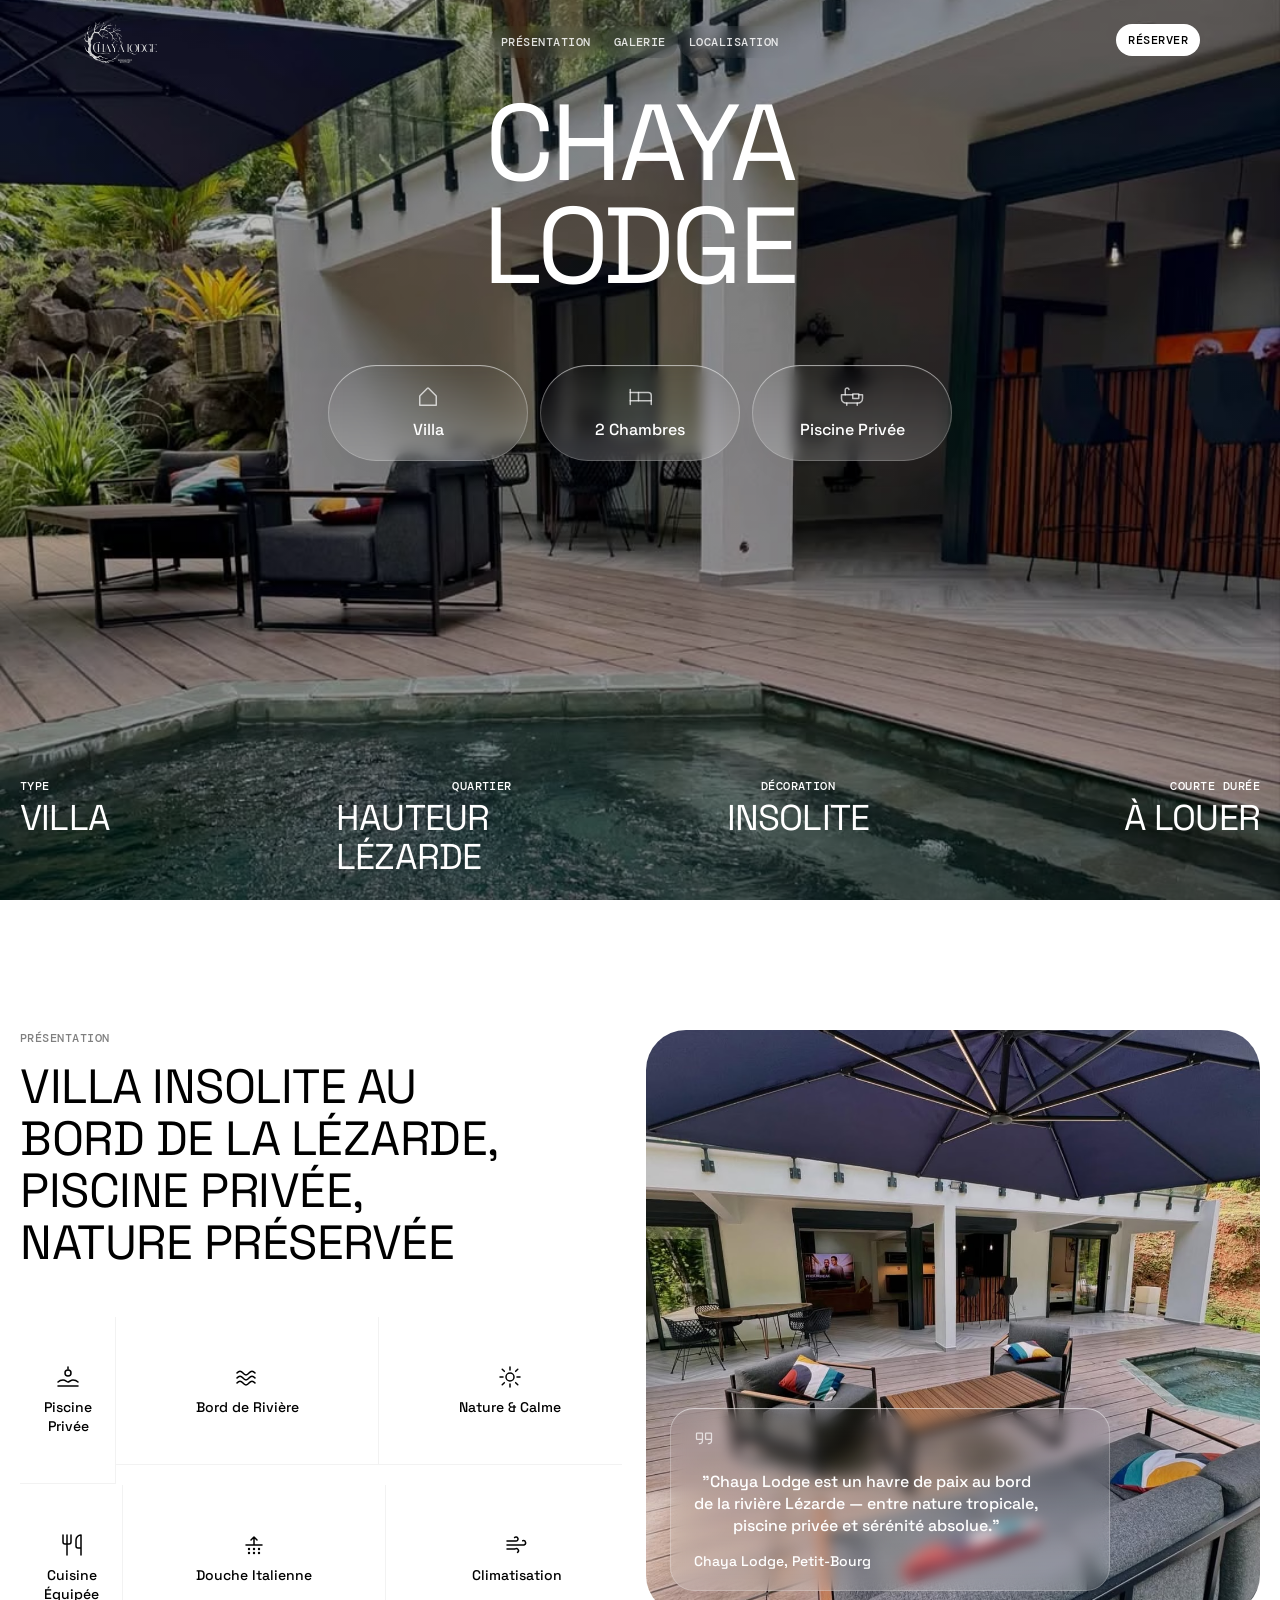
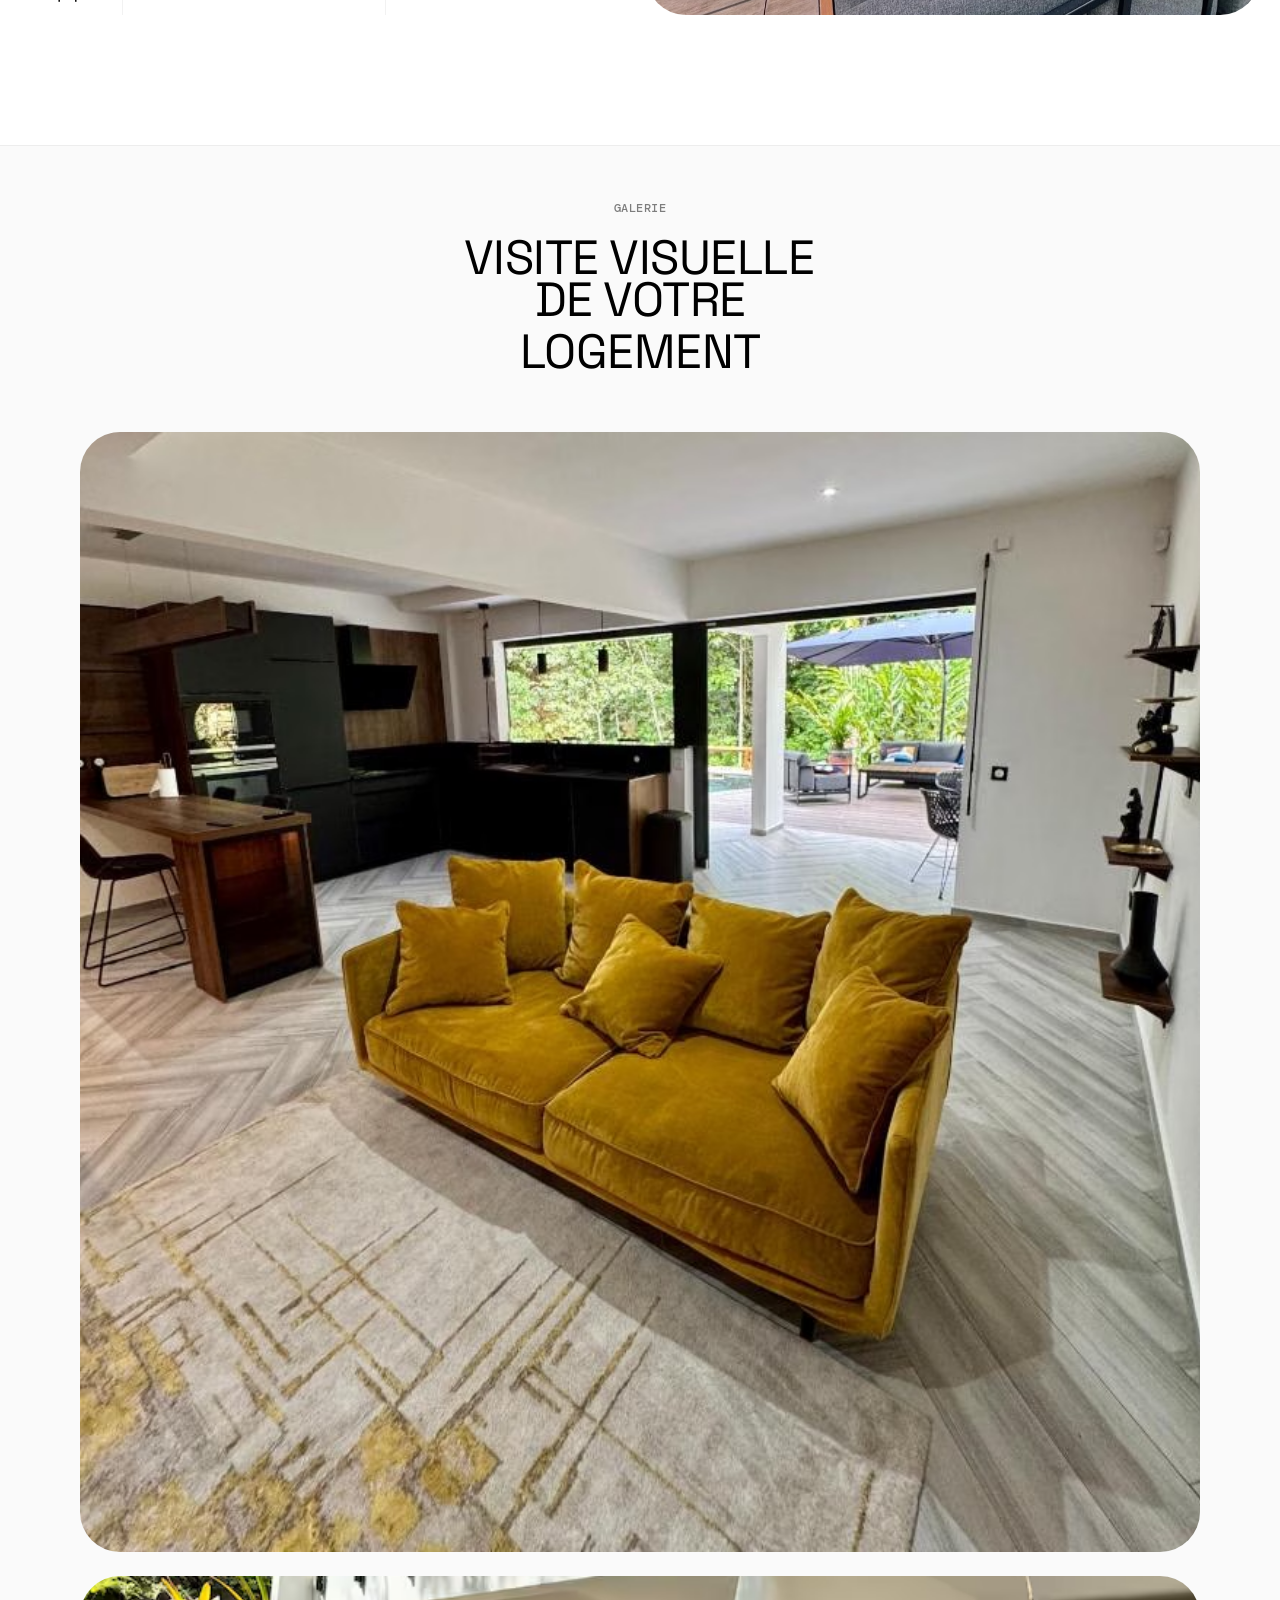
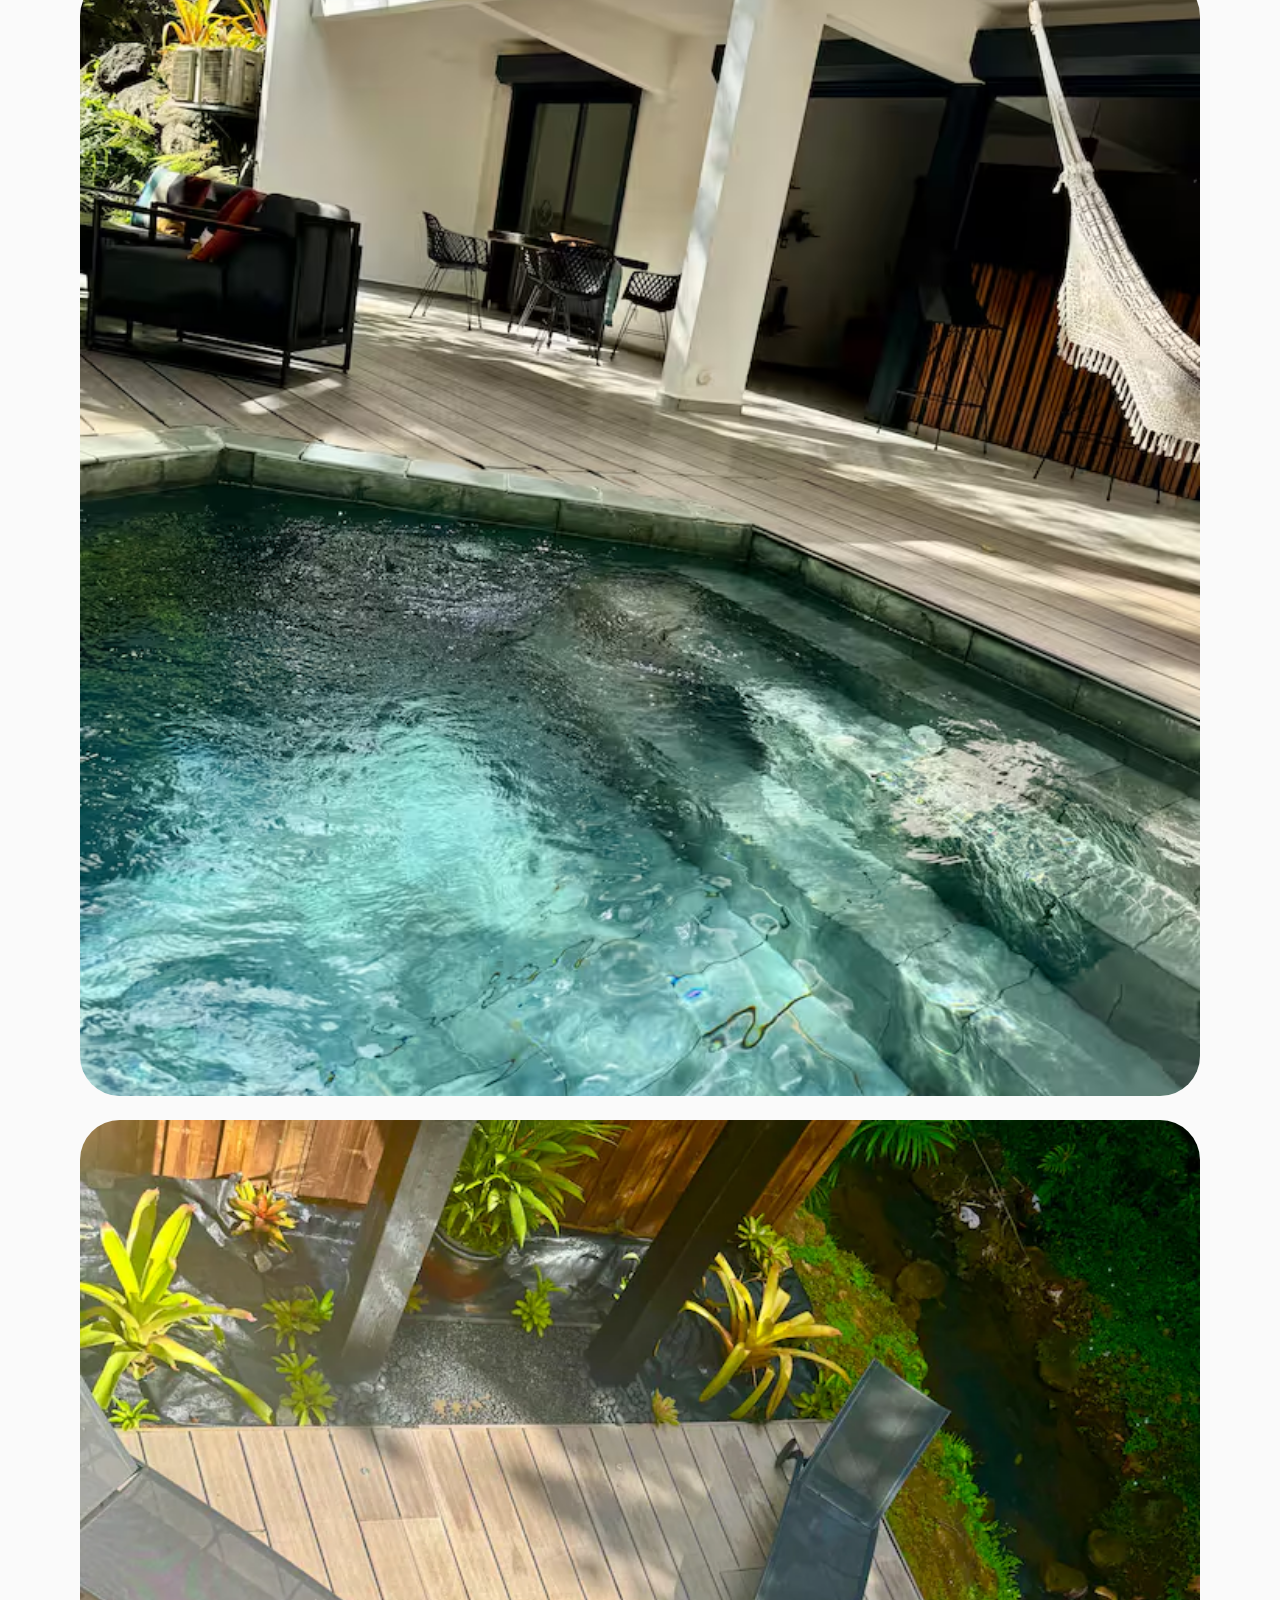
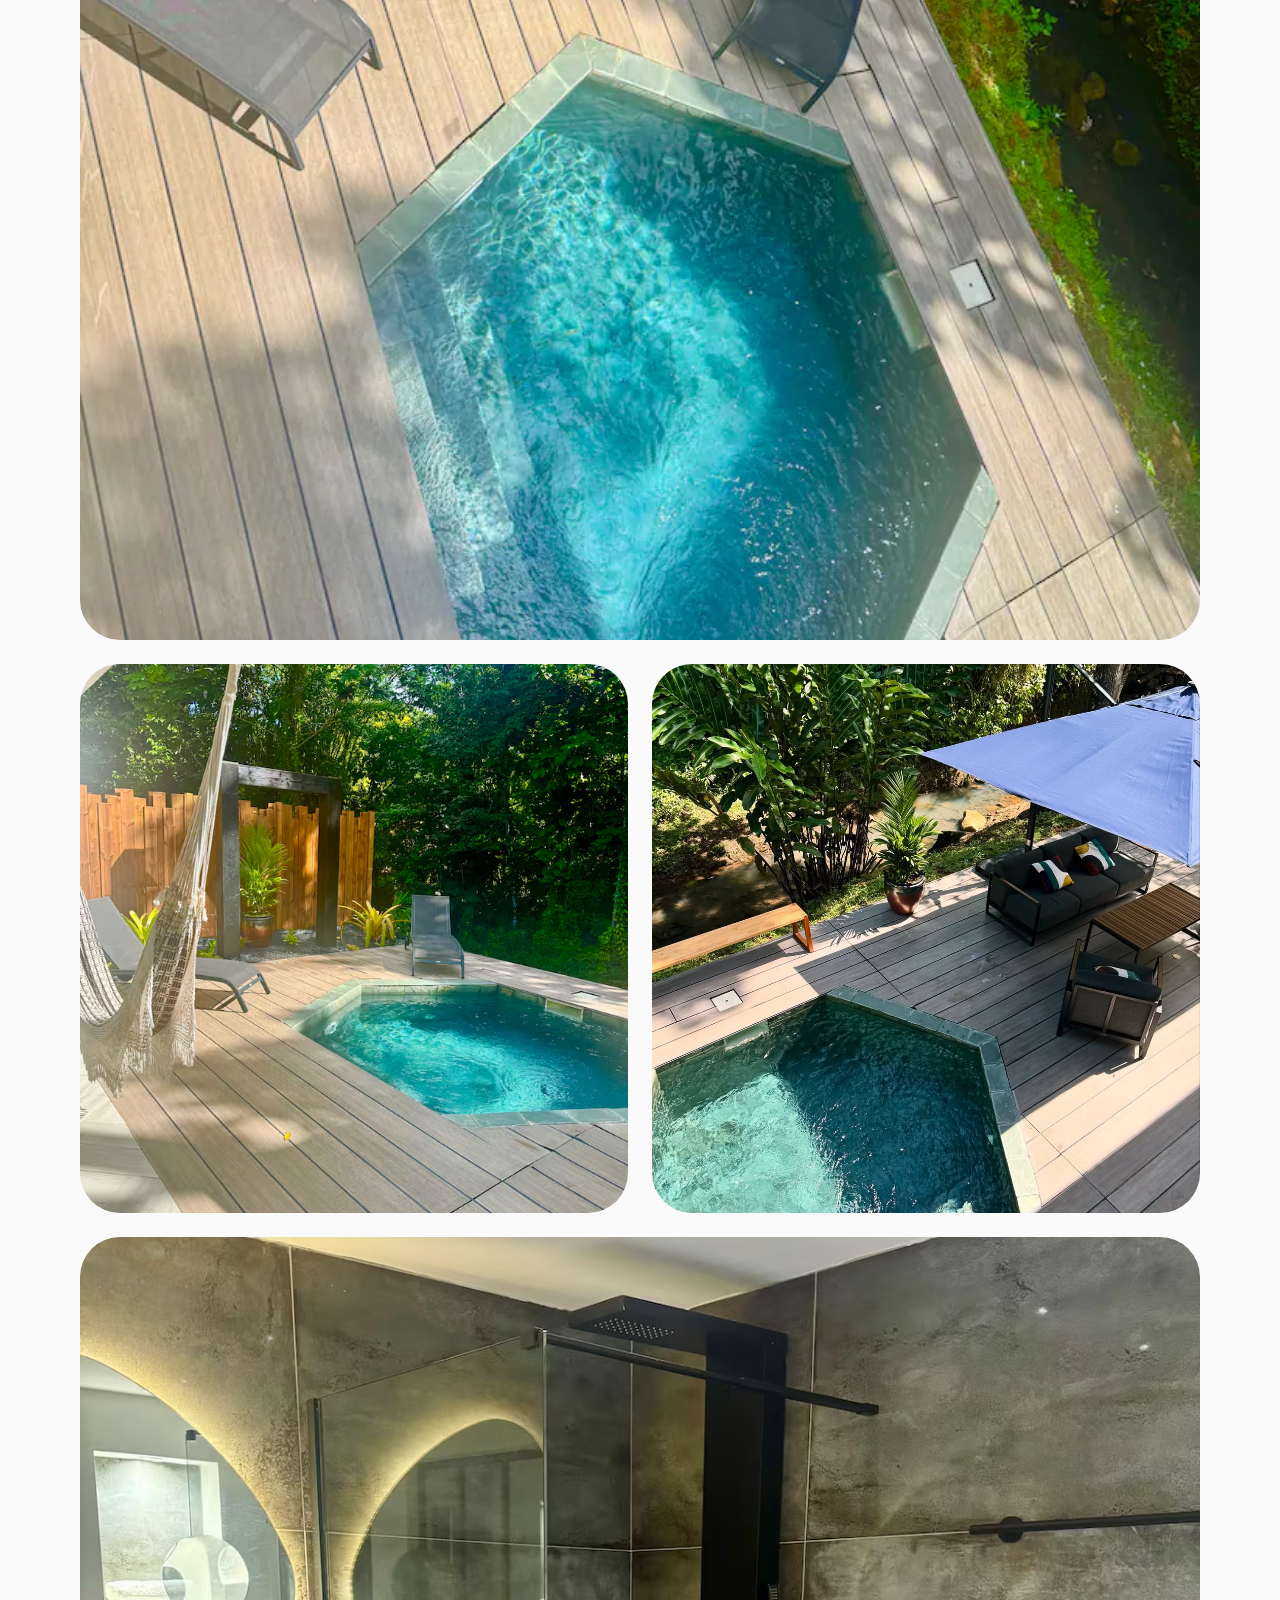
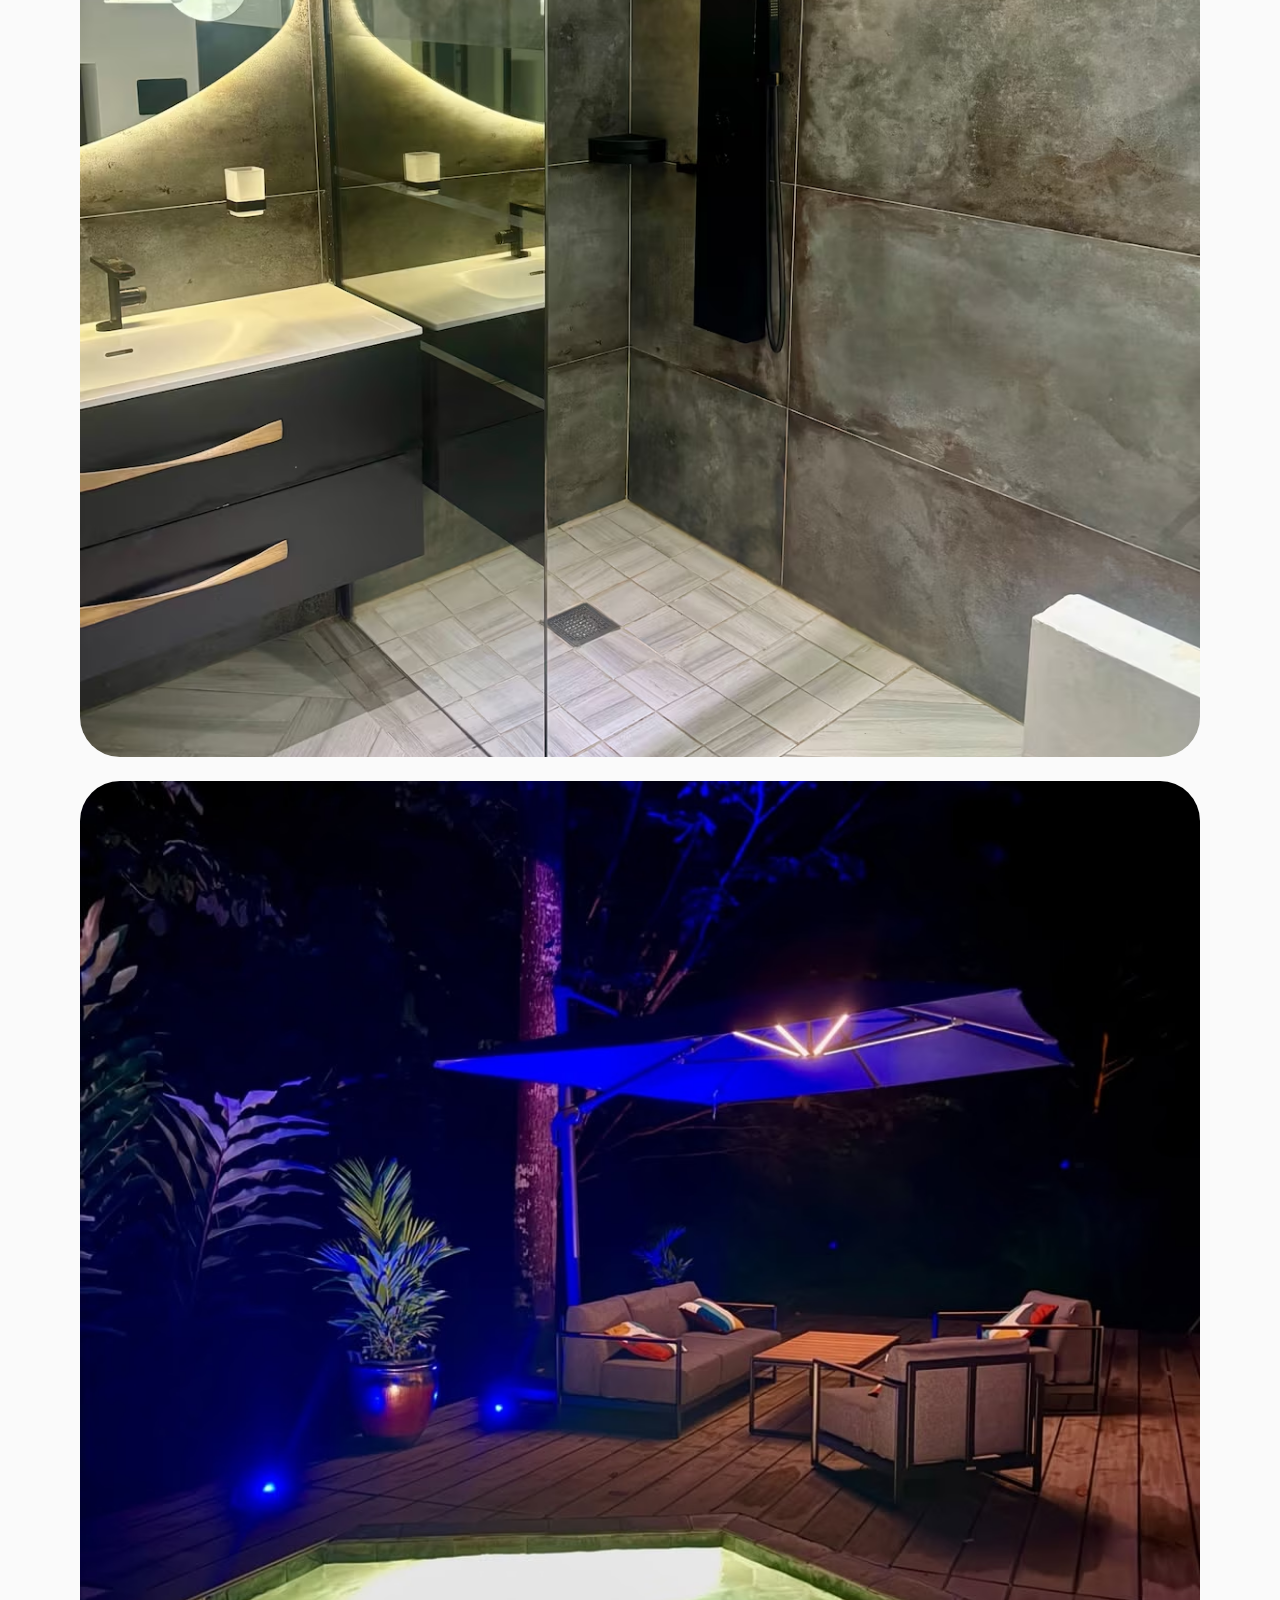
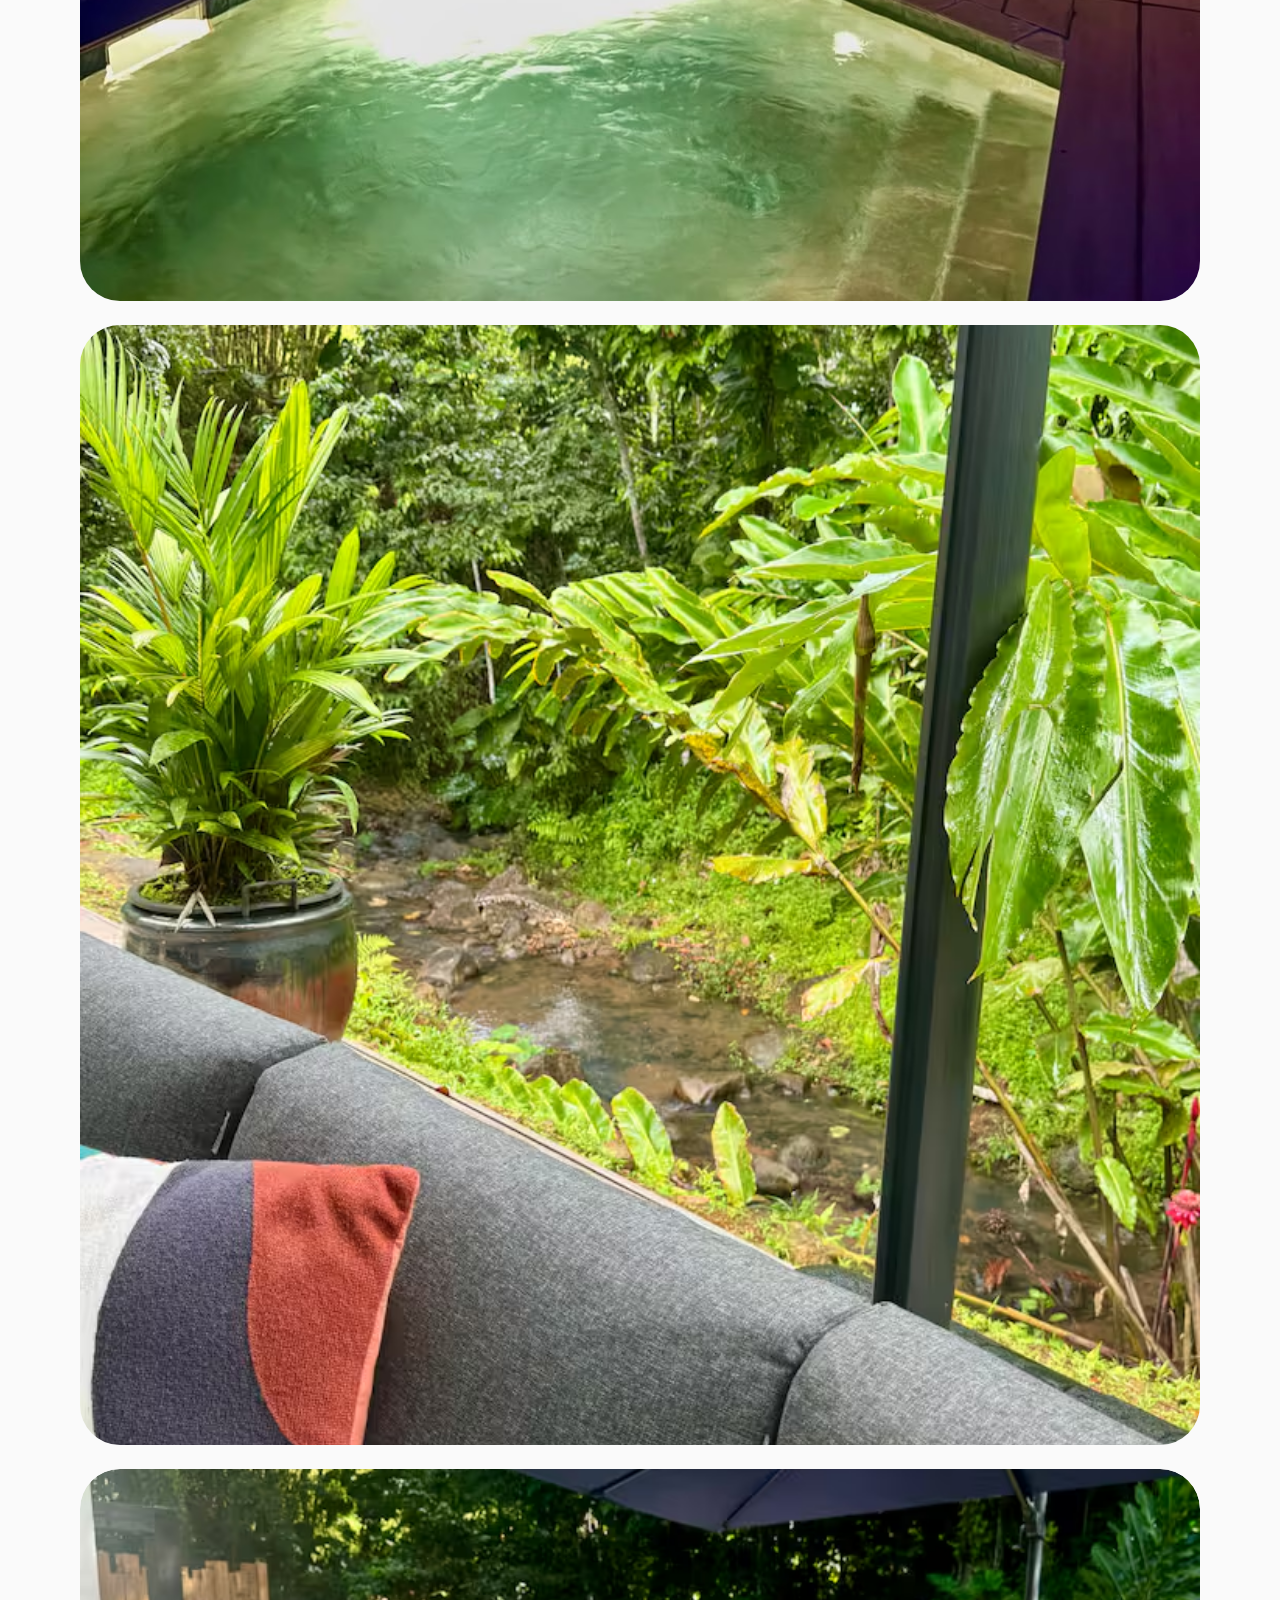
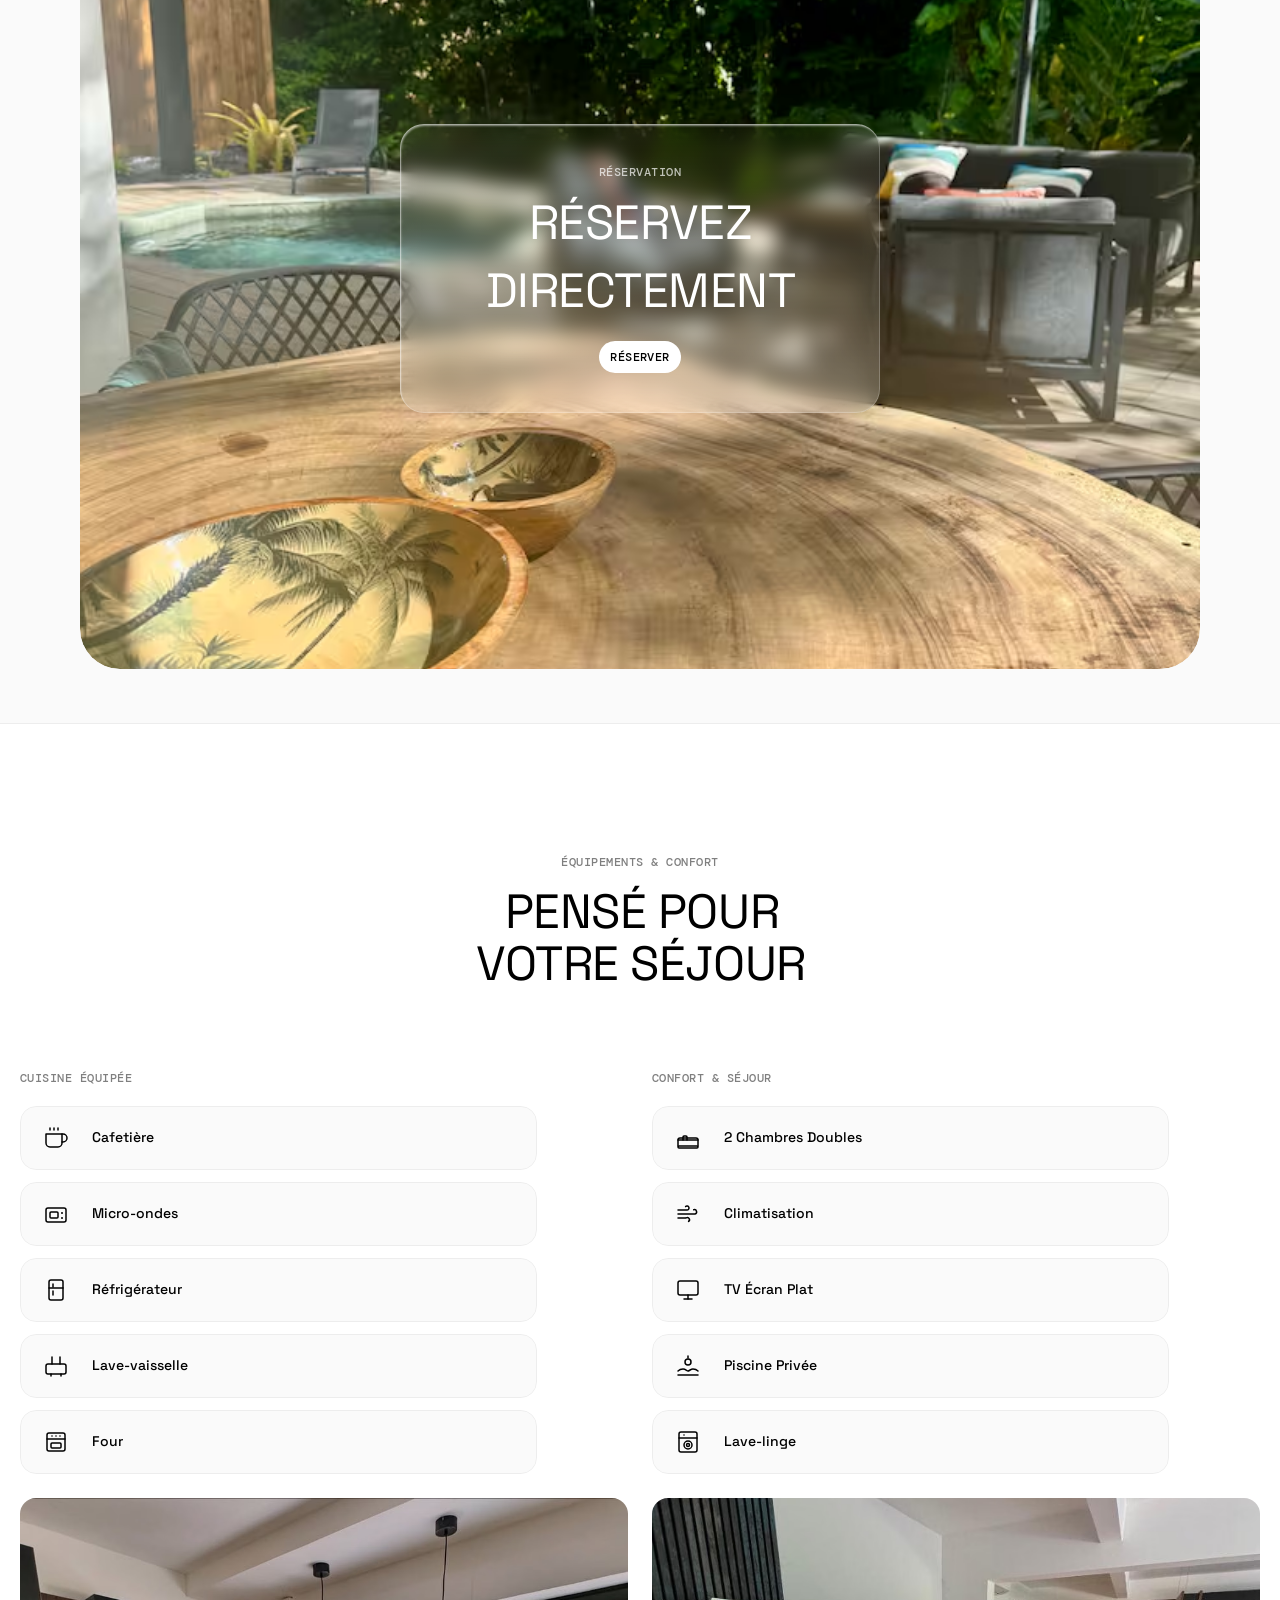
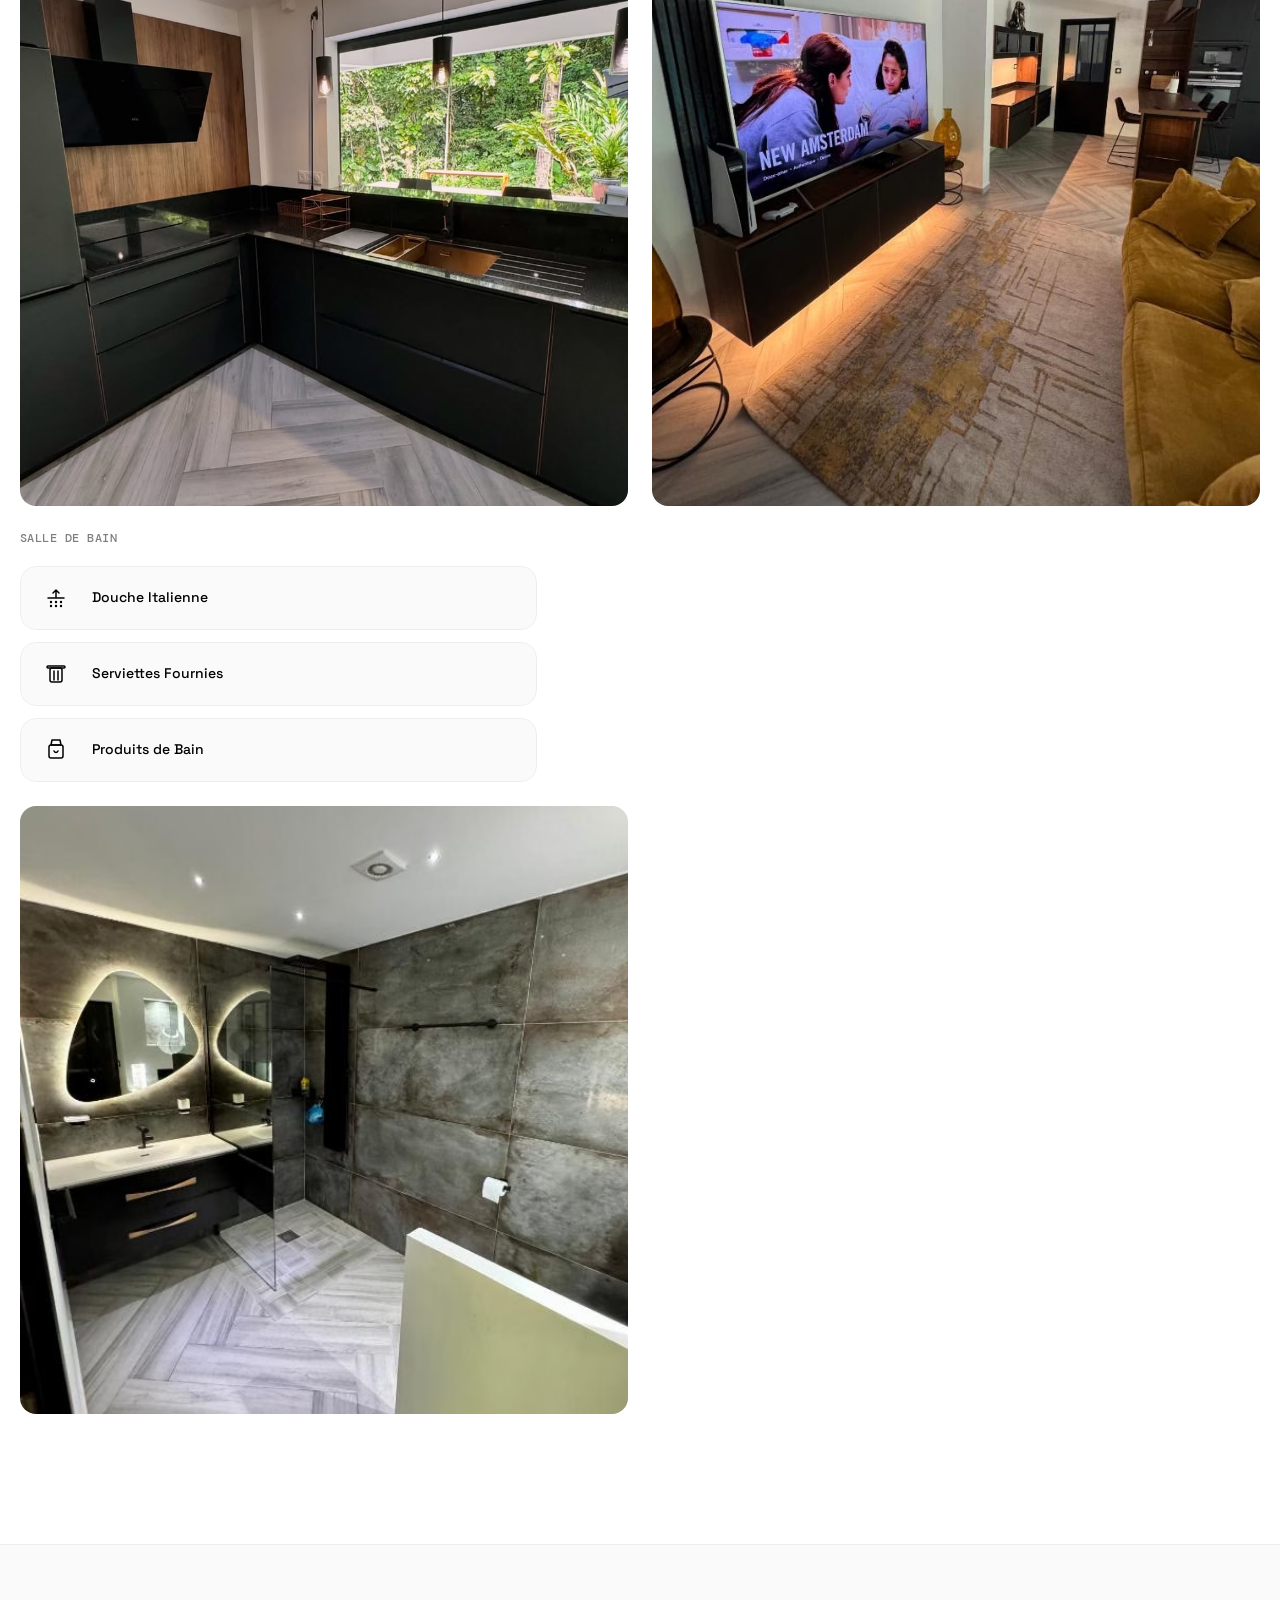
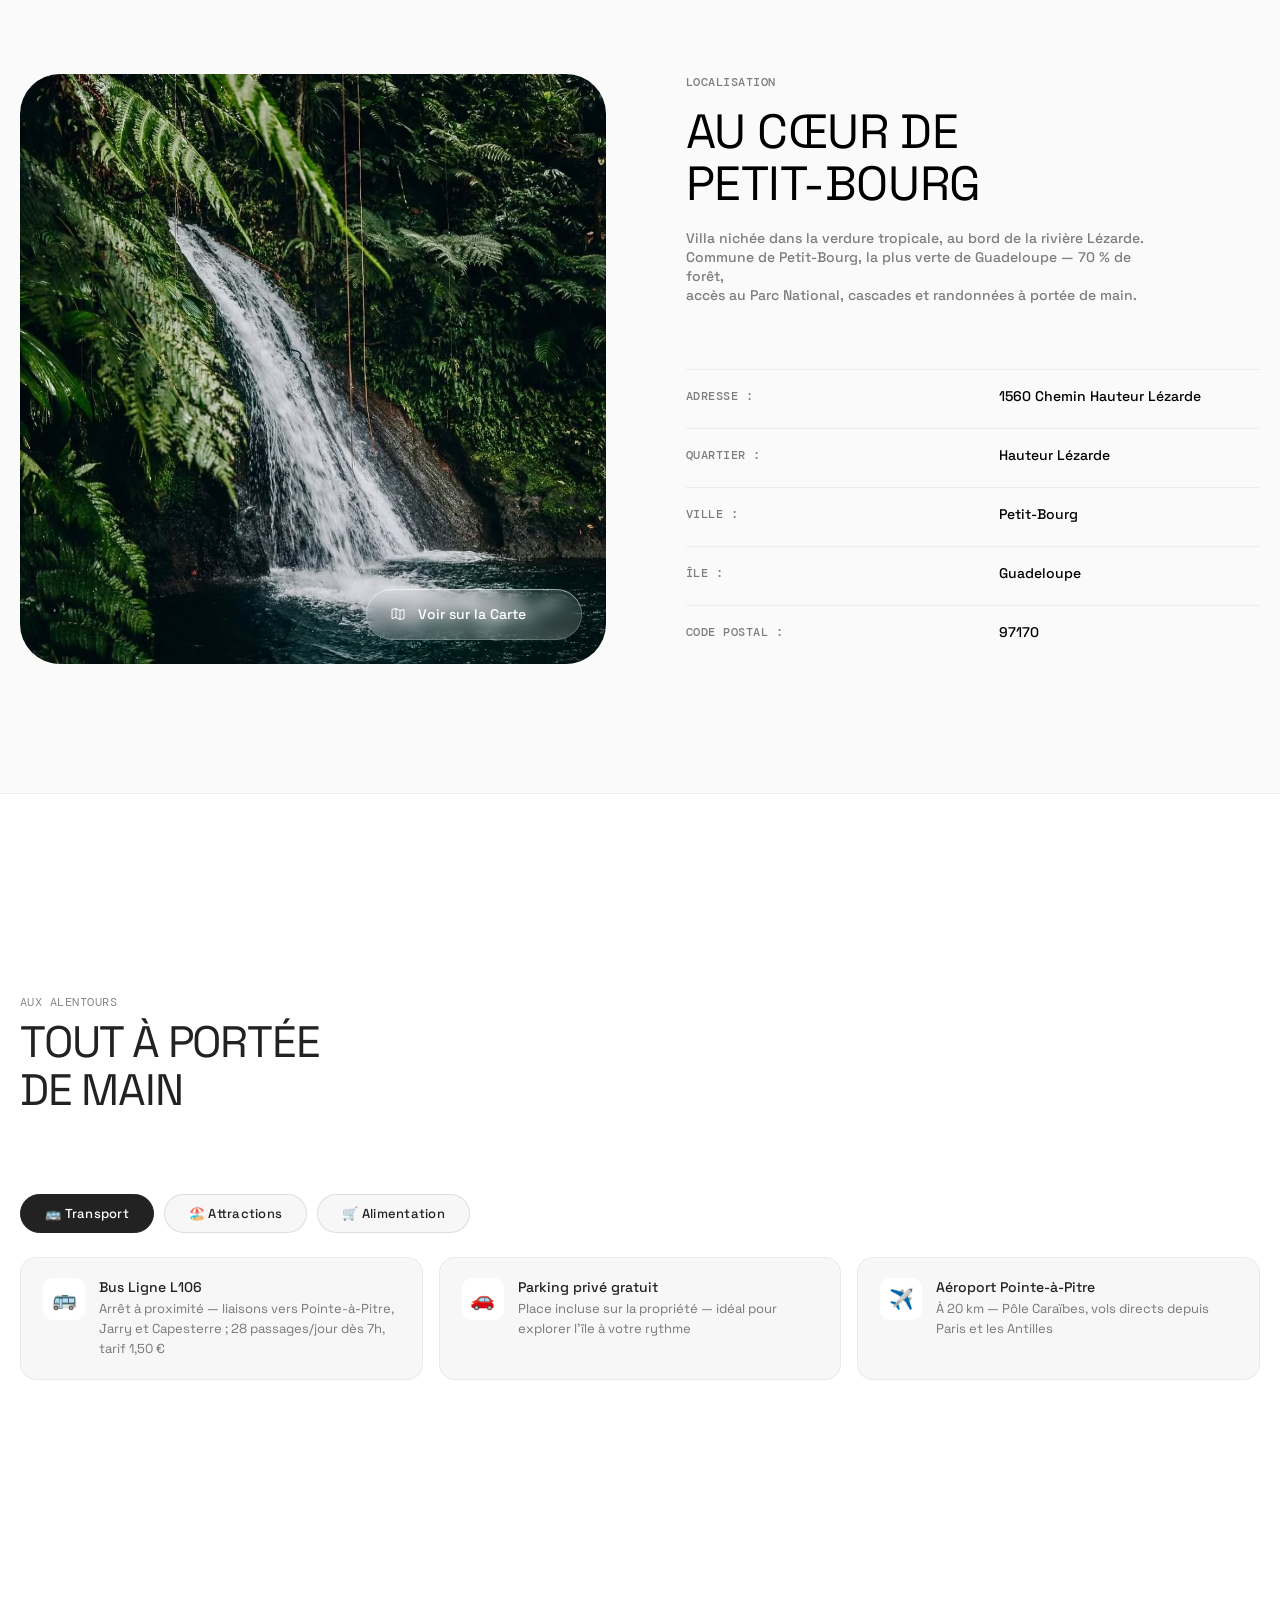
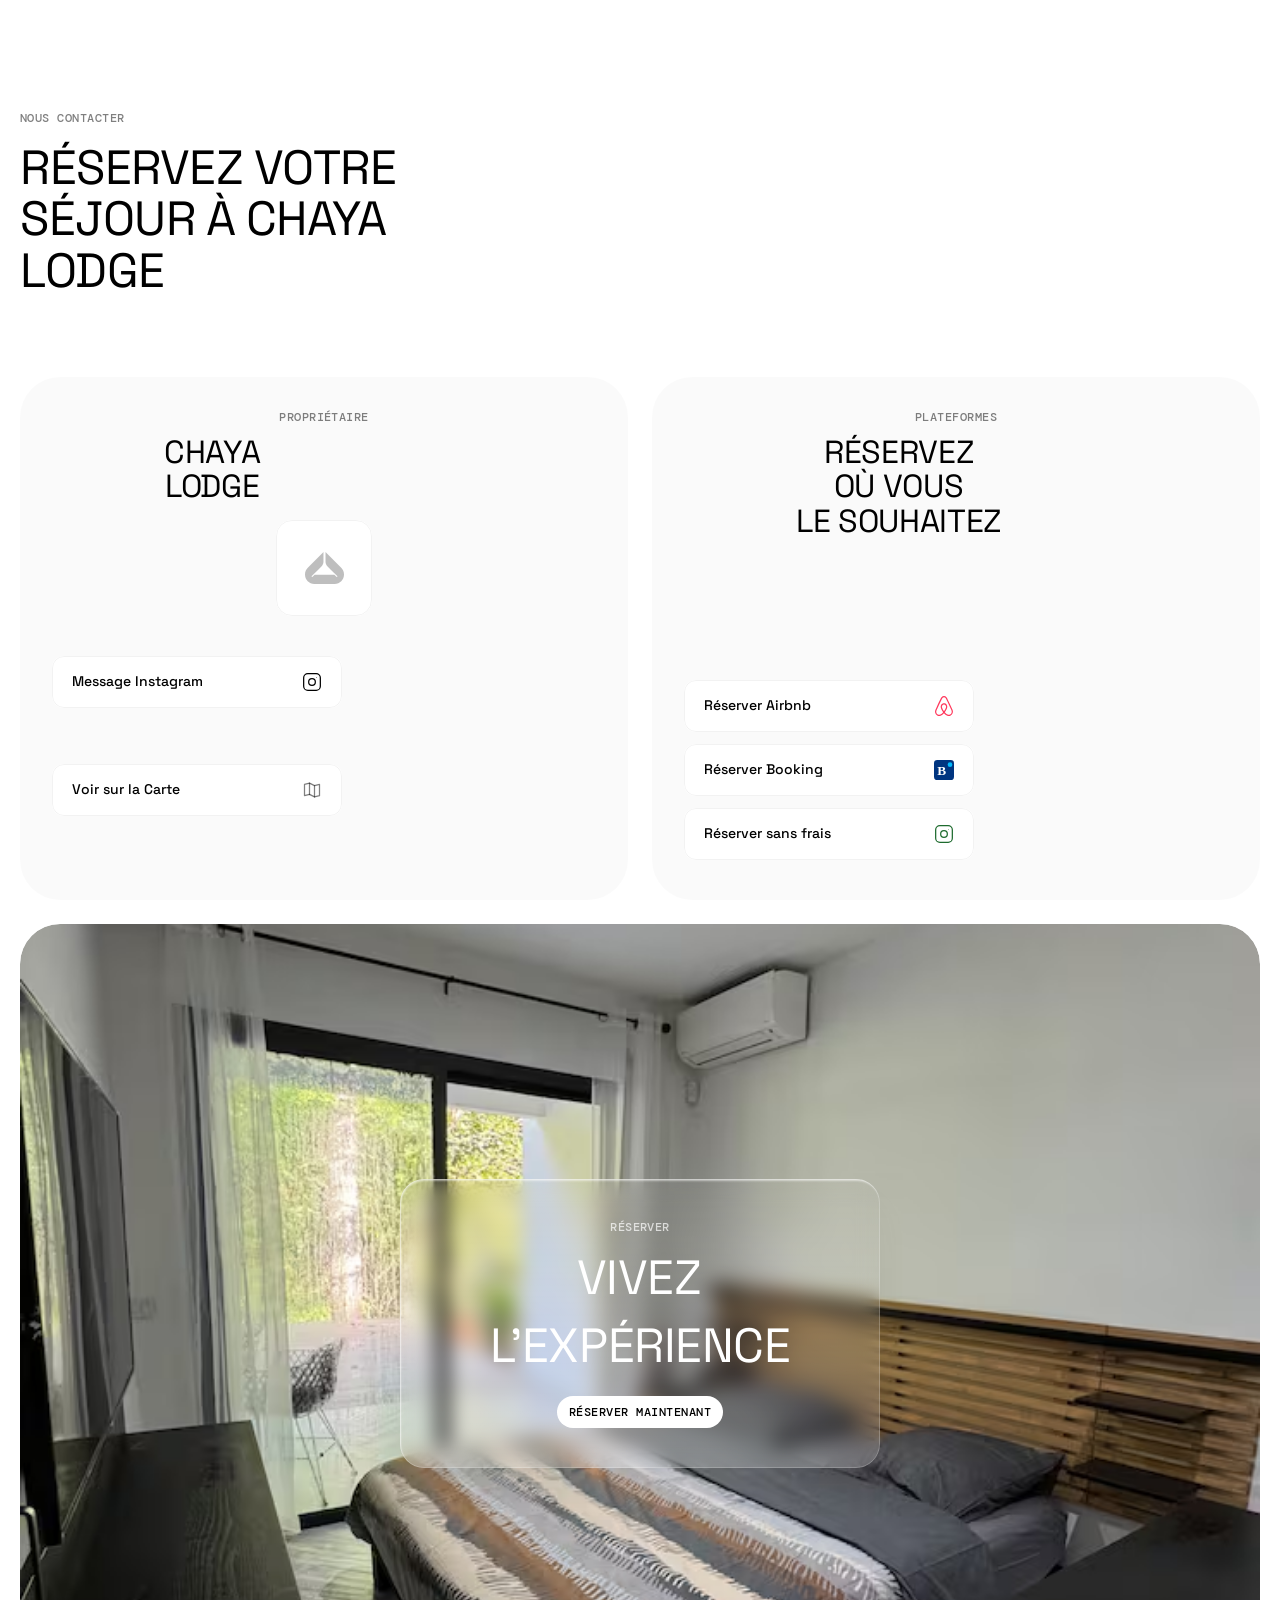
==== commit 3d15f3b7: "fix: boutons contact tablette — largeur 356px → 290px Co-Authored-By: Claude Sonnet 4.6 <noreply@ant" ====
--- a/index.html
+++ b/index.html
@@ -139,7 +139,7 @@
     </script>
 
     <link rel="stylesheet" href="./styles/global.css?v=20260610-4" />
-    <link rel="stylesheet" href="./styles/main.css?v=20260614-09" />
+    <link rel="stylesheet" href="./styles/main.css?v=20260614-13" />
     <!-- Fonts chargées de manière non-bloquante (évite render-blocking) -->
     <link rel="preload" as="style" href="https://fonts.googleapis.com/css2?family=Space+Grotesk:wght@400;500&display=swap" onload="this.onload=null;this.rel='stylesheet'" />
     <link rel="preload" as="style" href="https://fonts.googleapis.com/css2?family=DM+Mono:wght@500&display=swap" onload="this.onload=null;this.rel='stylesheet'" />
--- a/styles/main.css
+++ b/styles/main.css
@@ -4362,9 +4362,9 @@
     flex-wrap: wrap;
   }
   .contact-info .agency-container {
-    flex: 1;
+    flex: 0 0 290px;
+    max-width: 290px;
     min-width: 0;
-    width: auto;
   }
   .contact-info .email-links {
     min-width: 0;
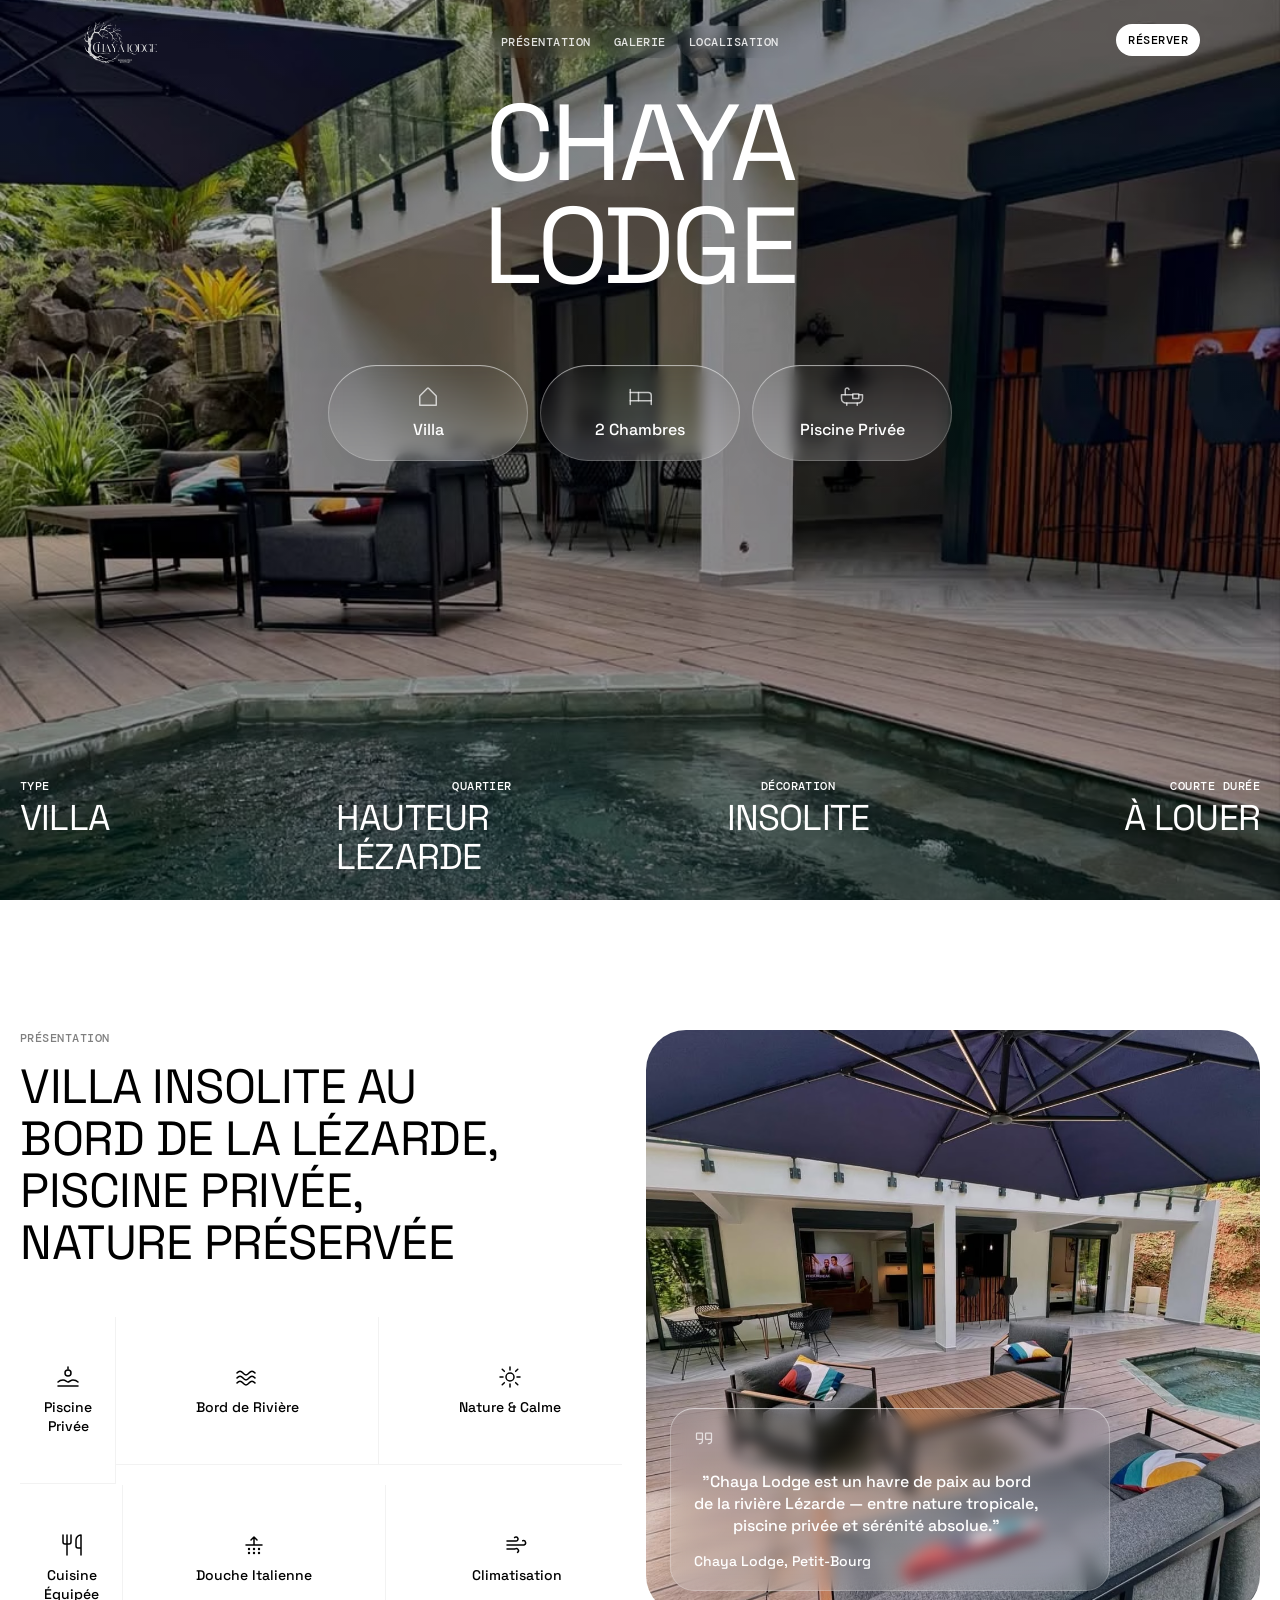
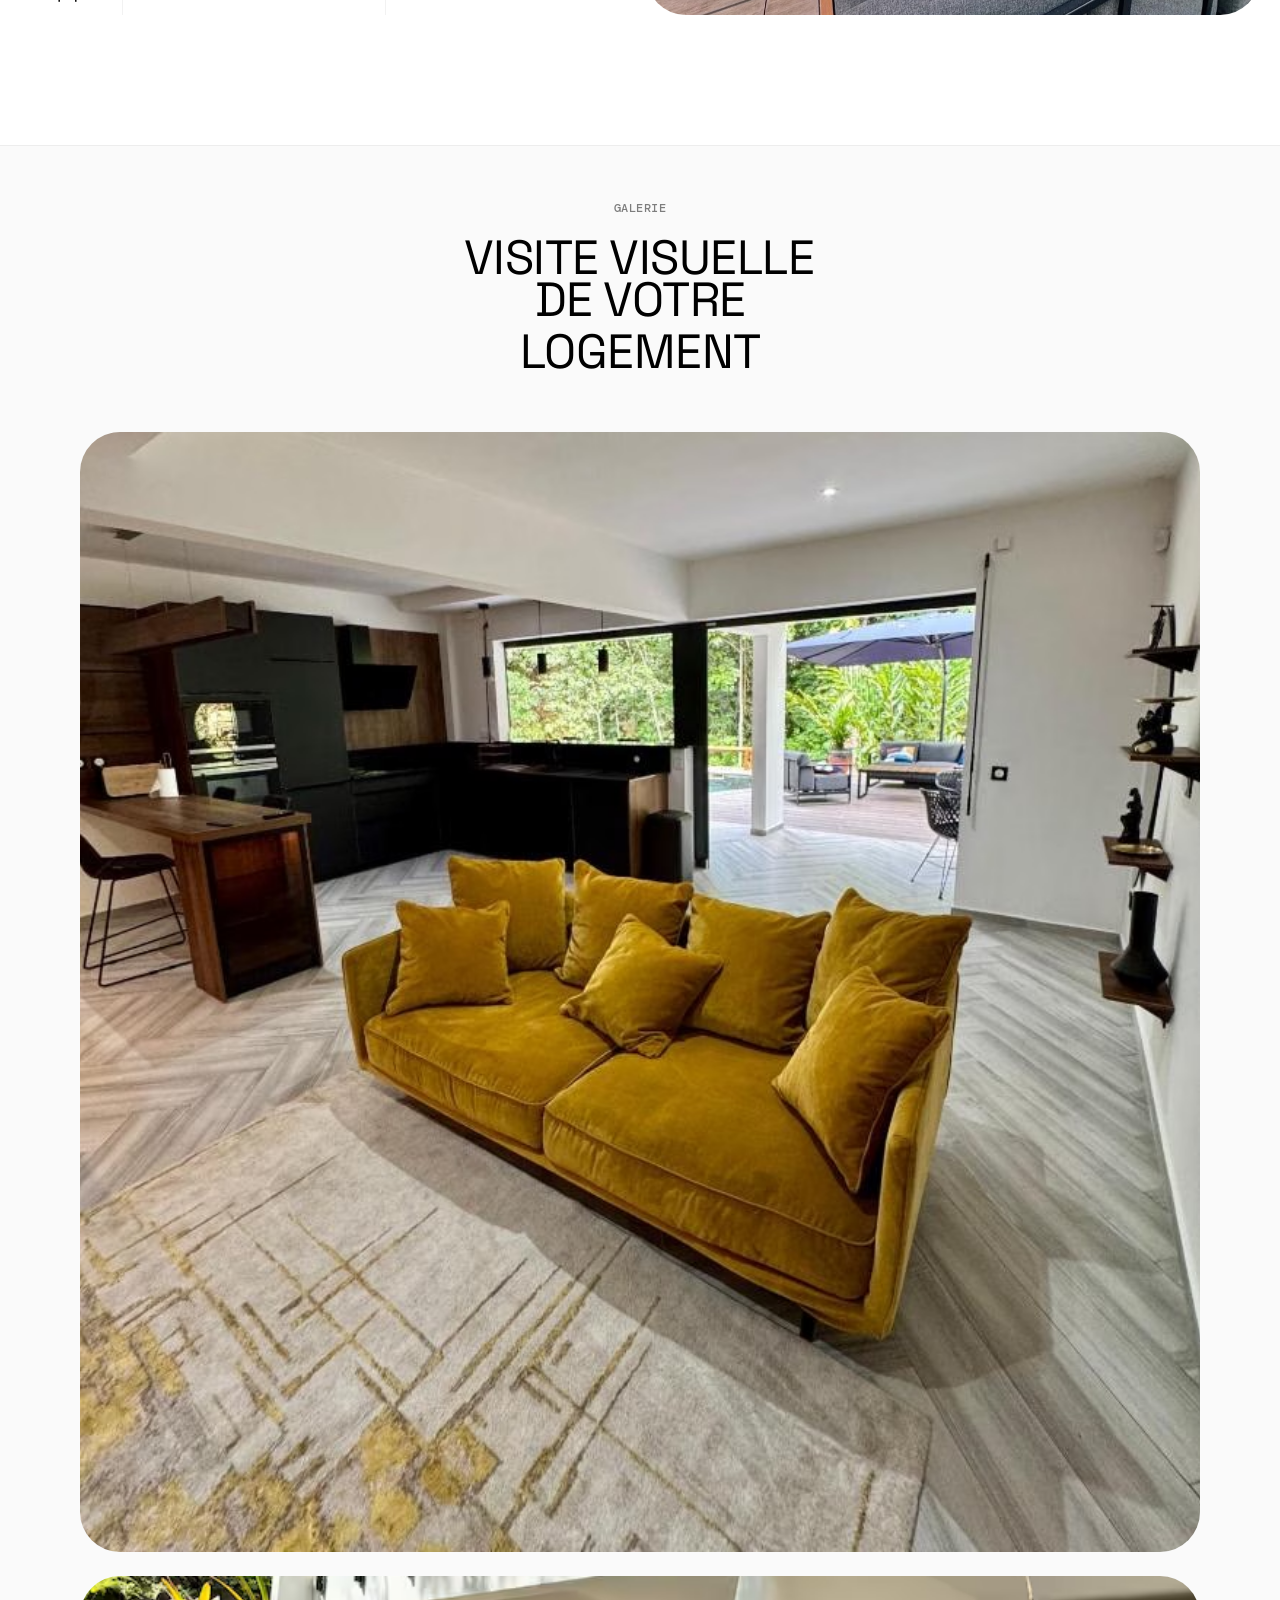
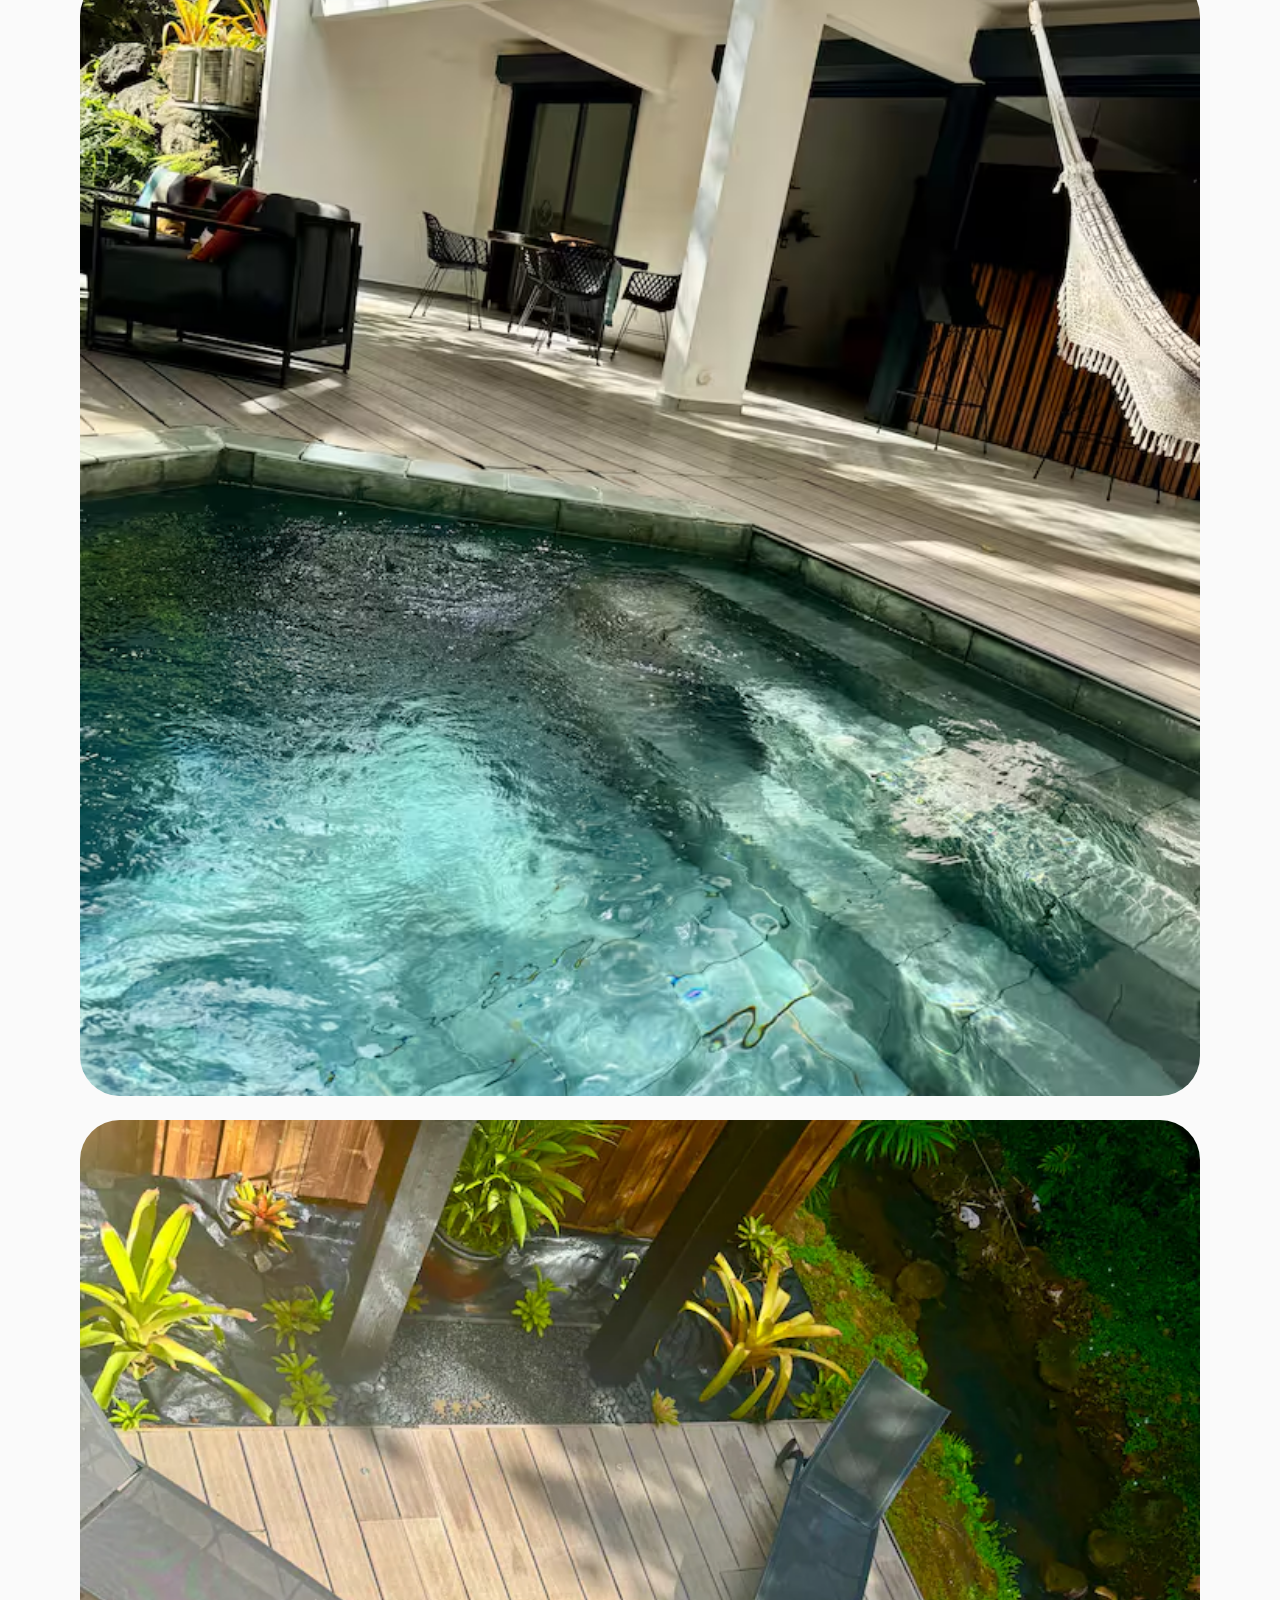
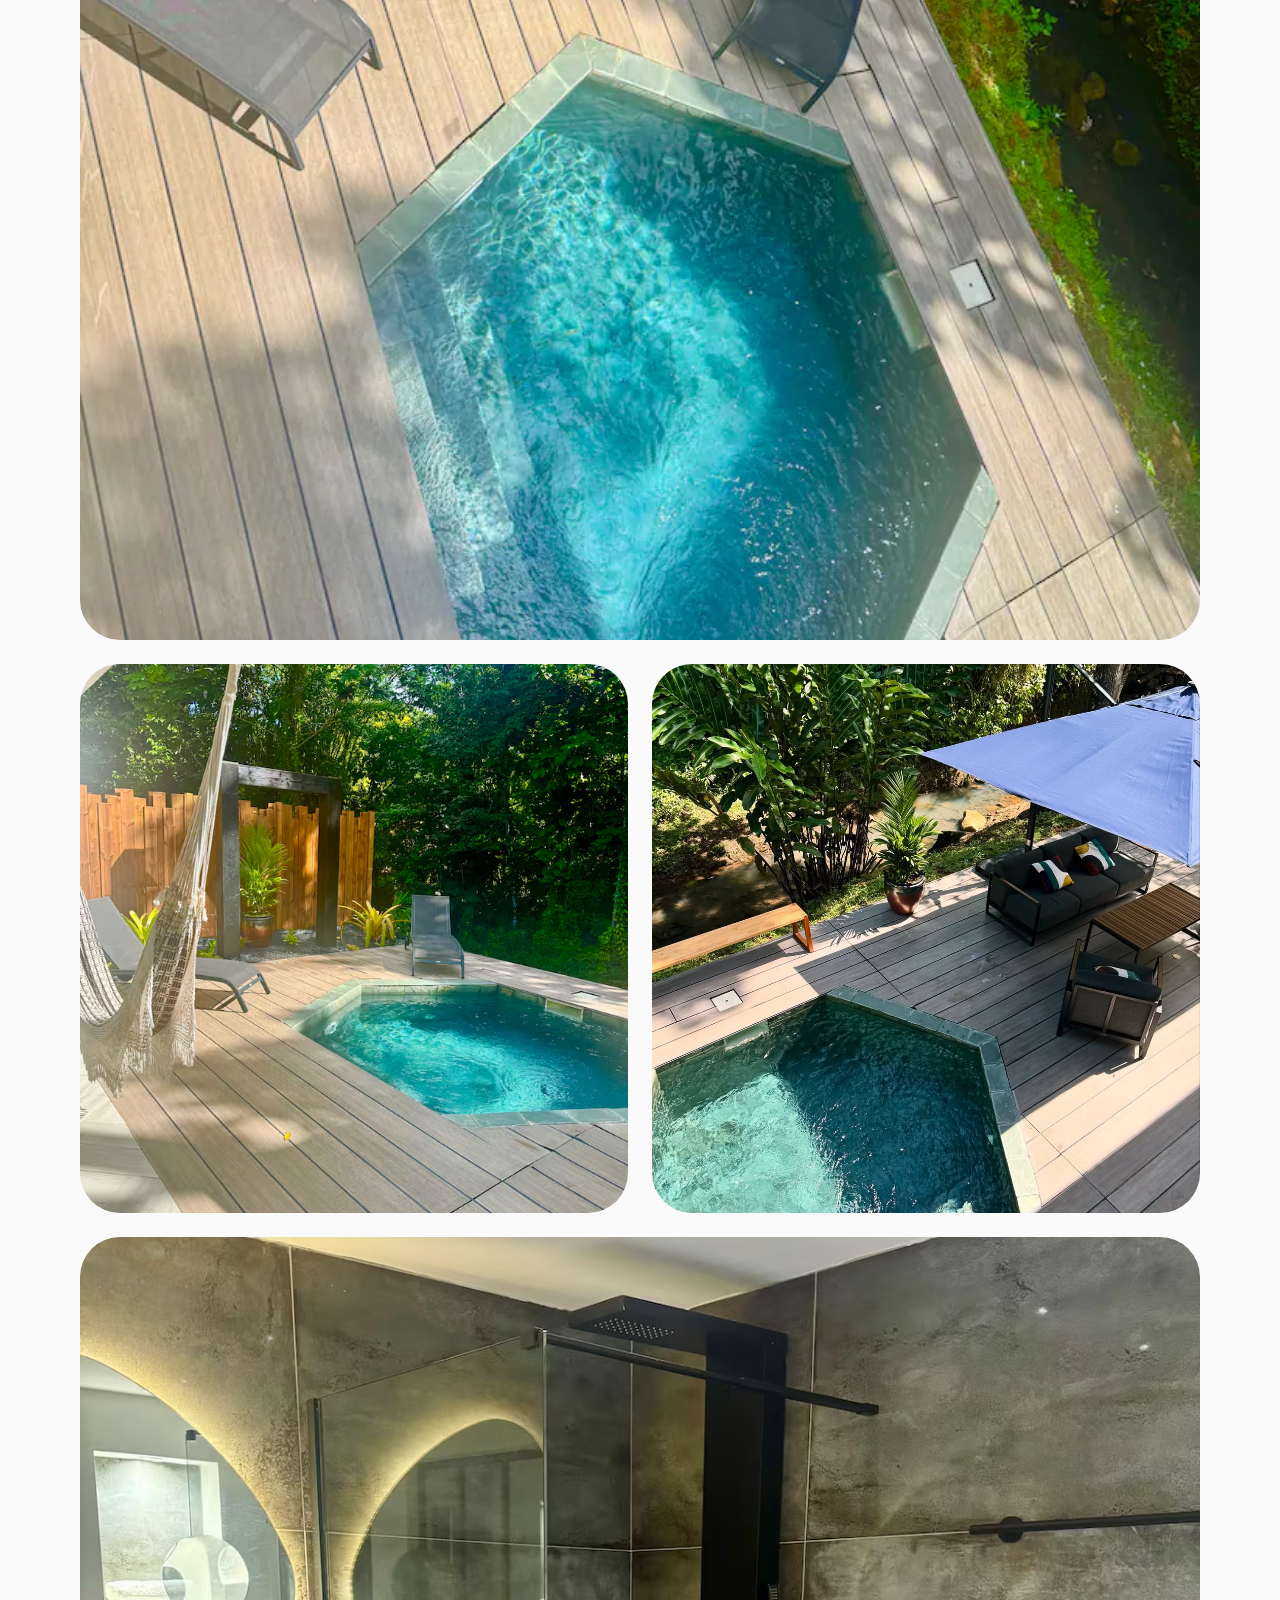
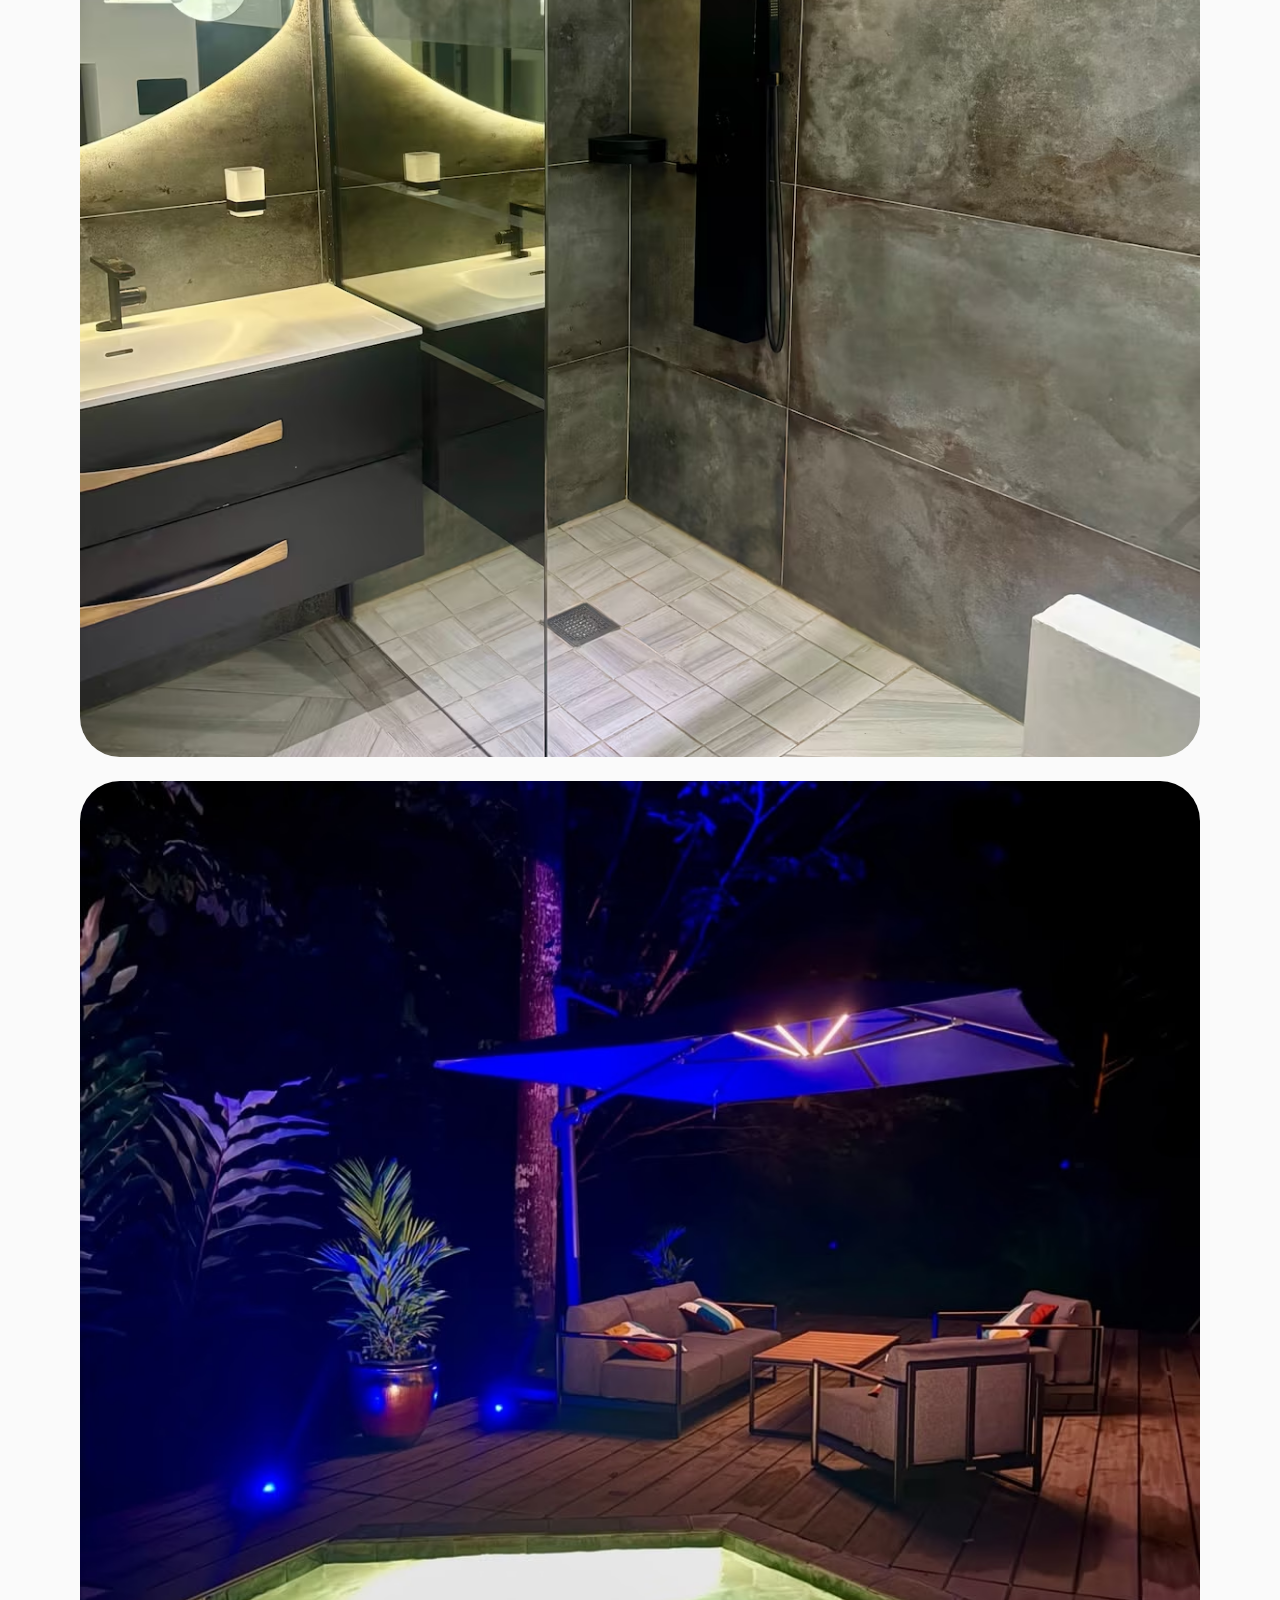
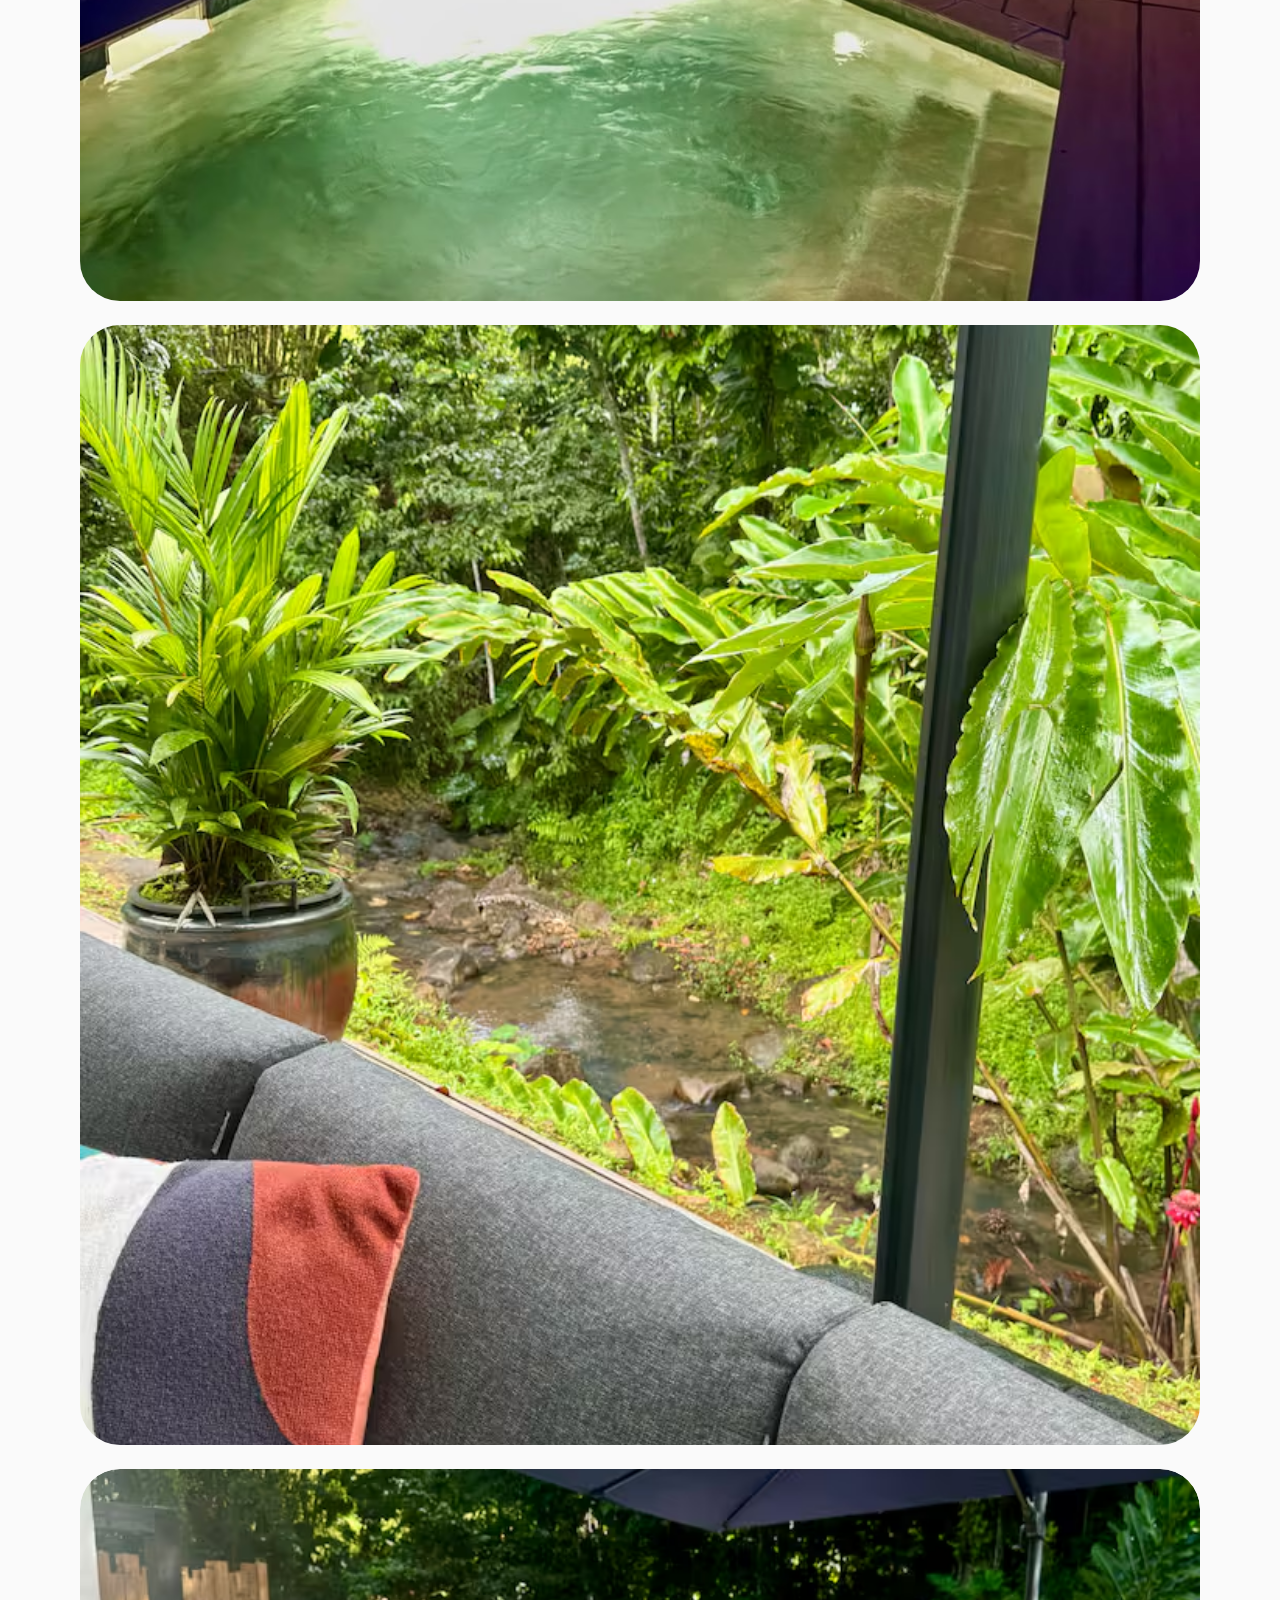
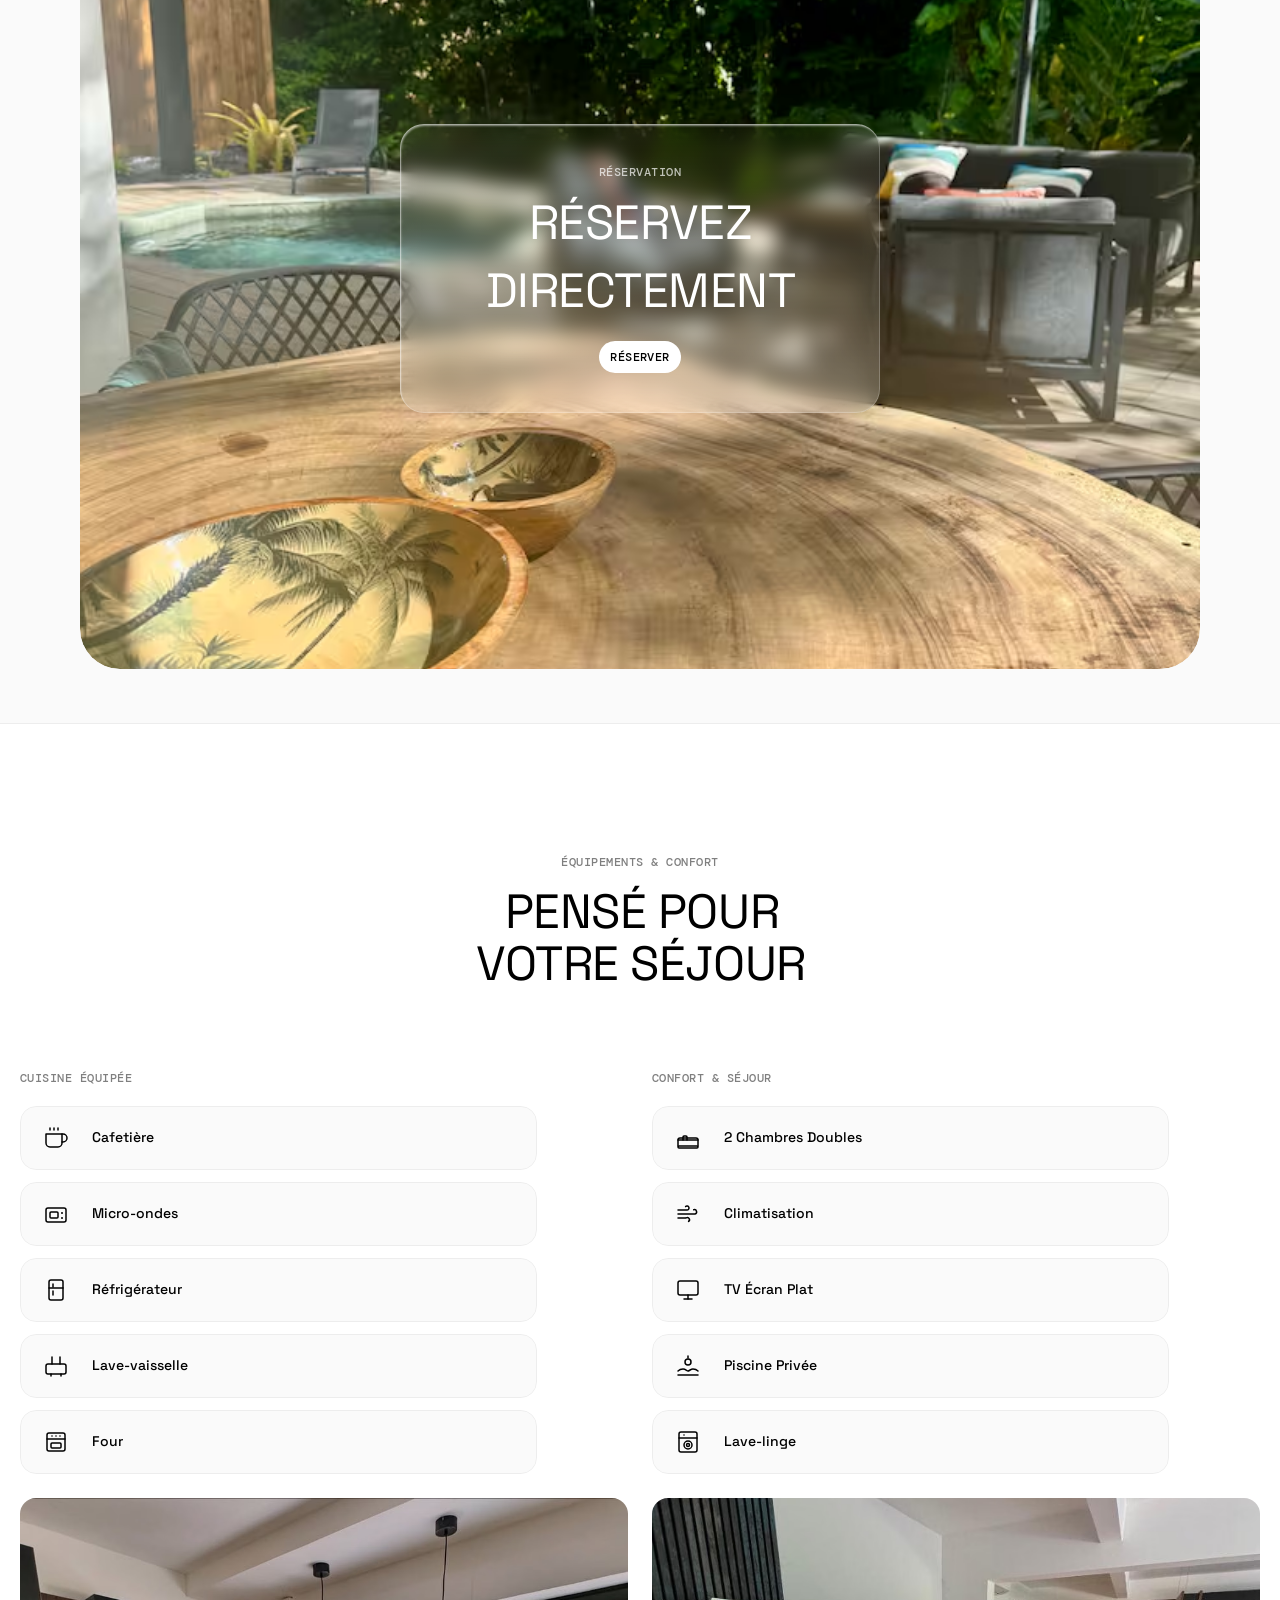
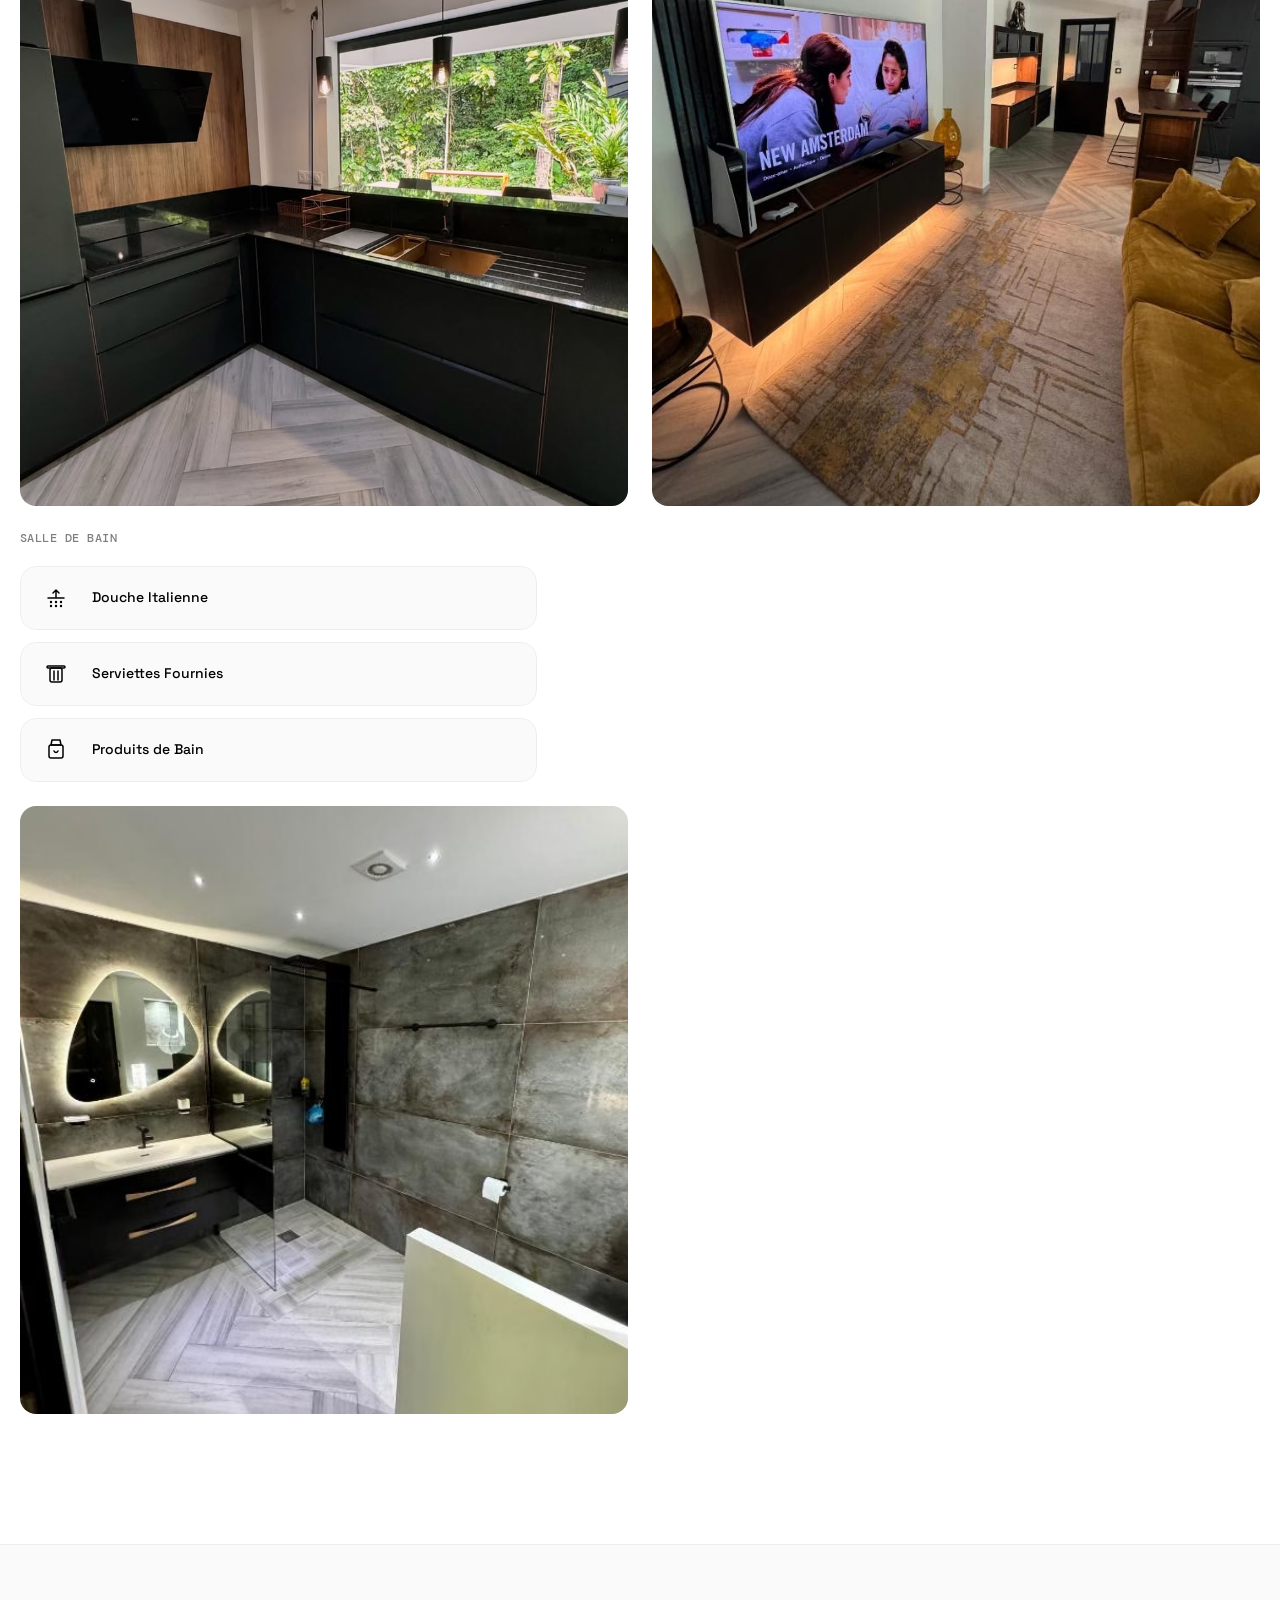
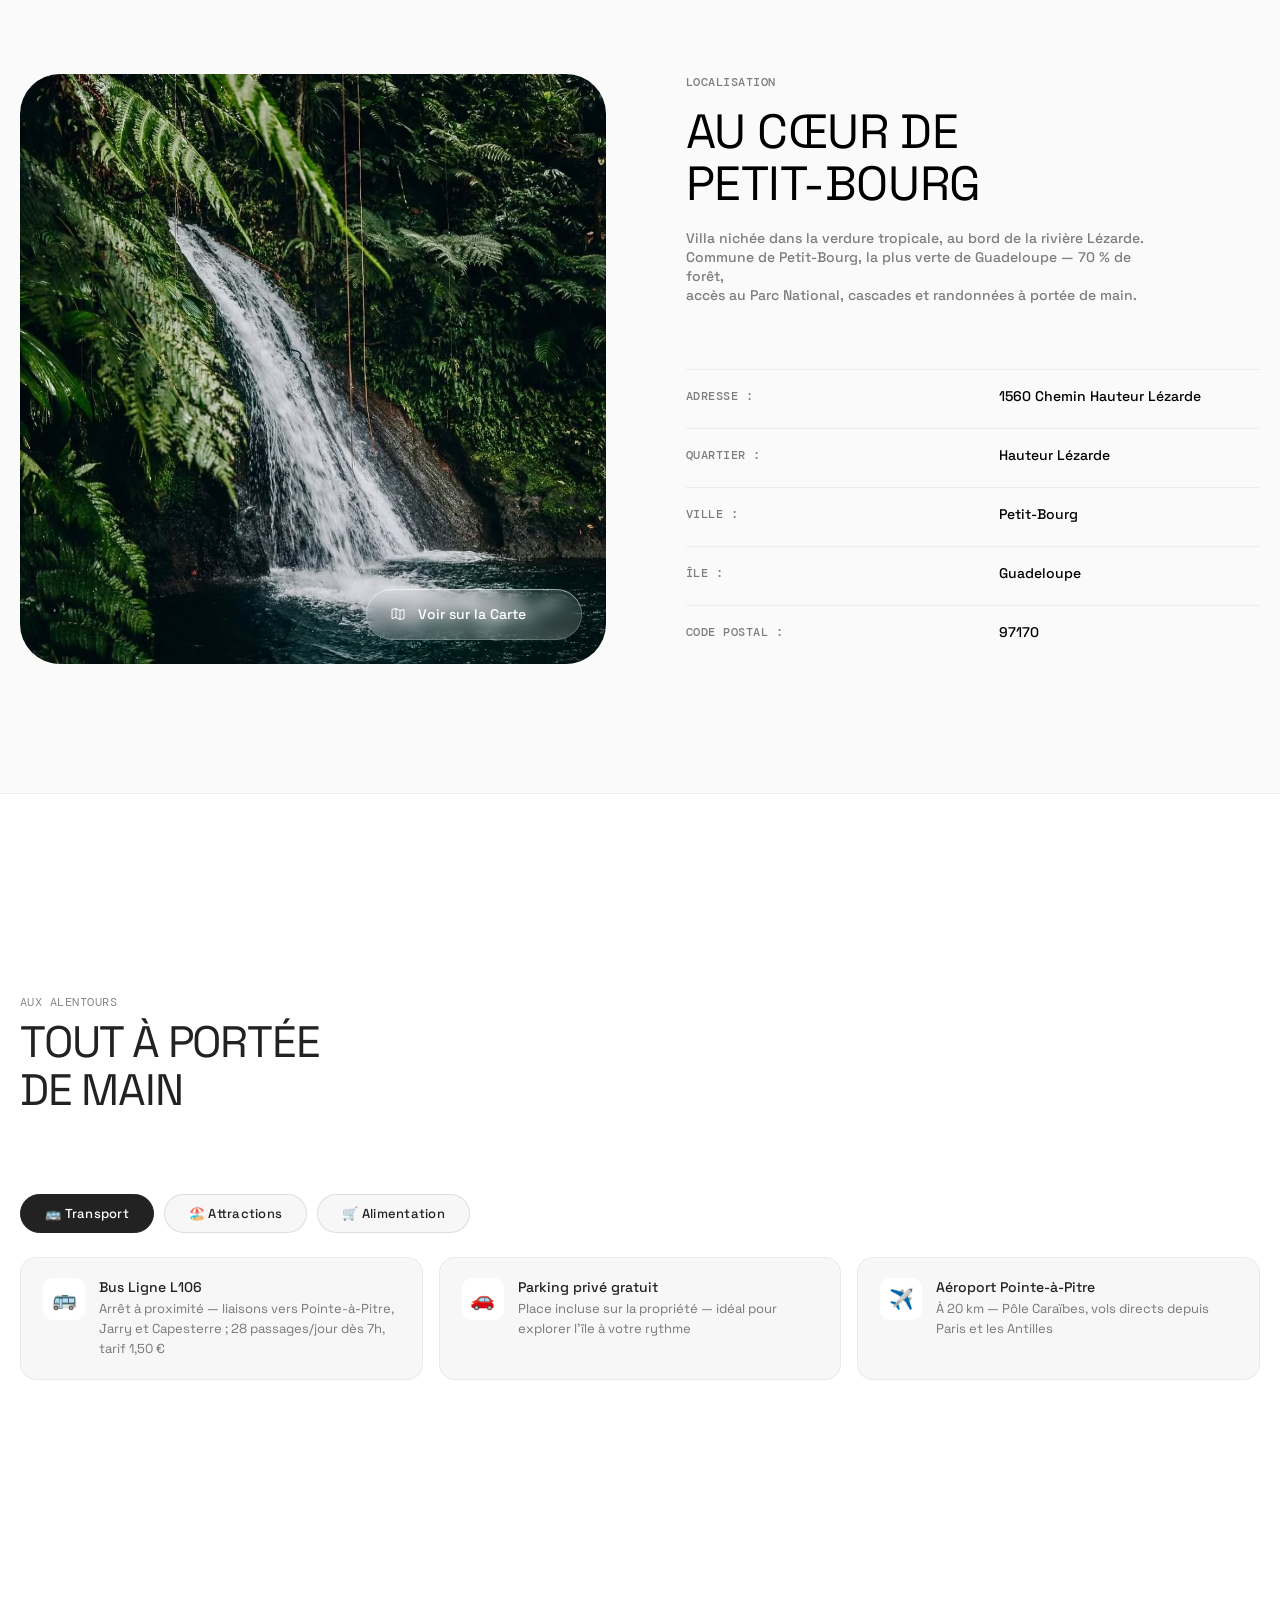
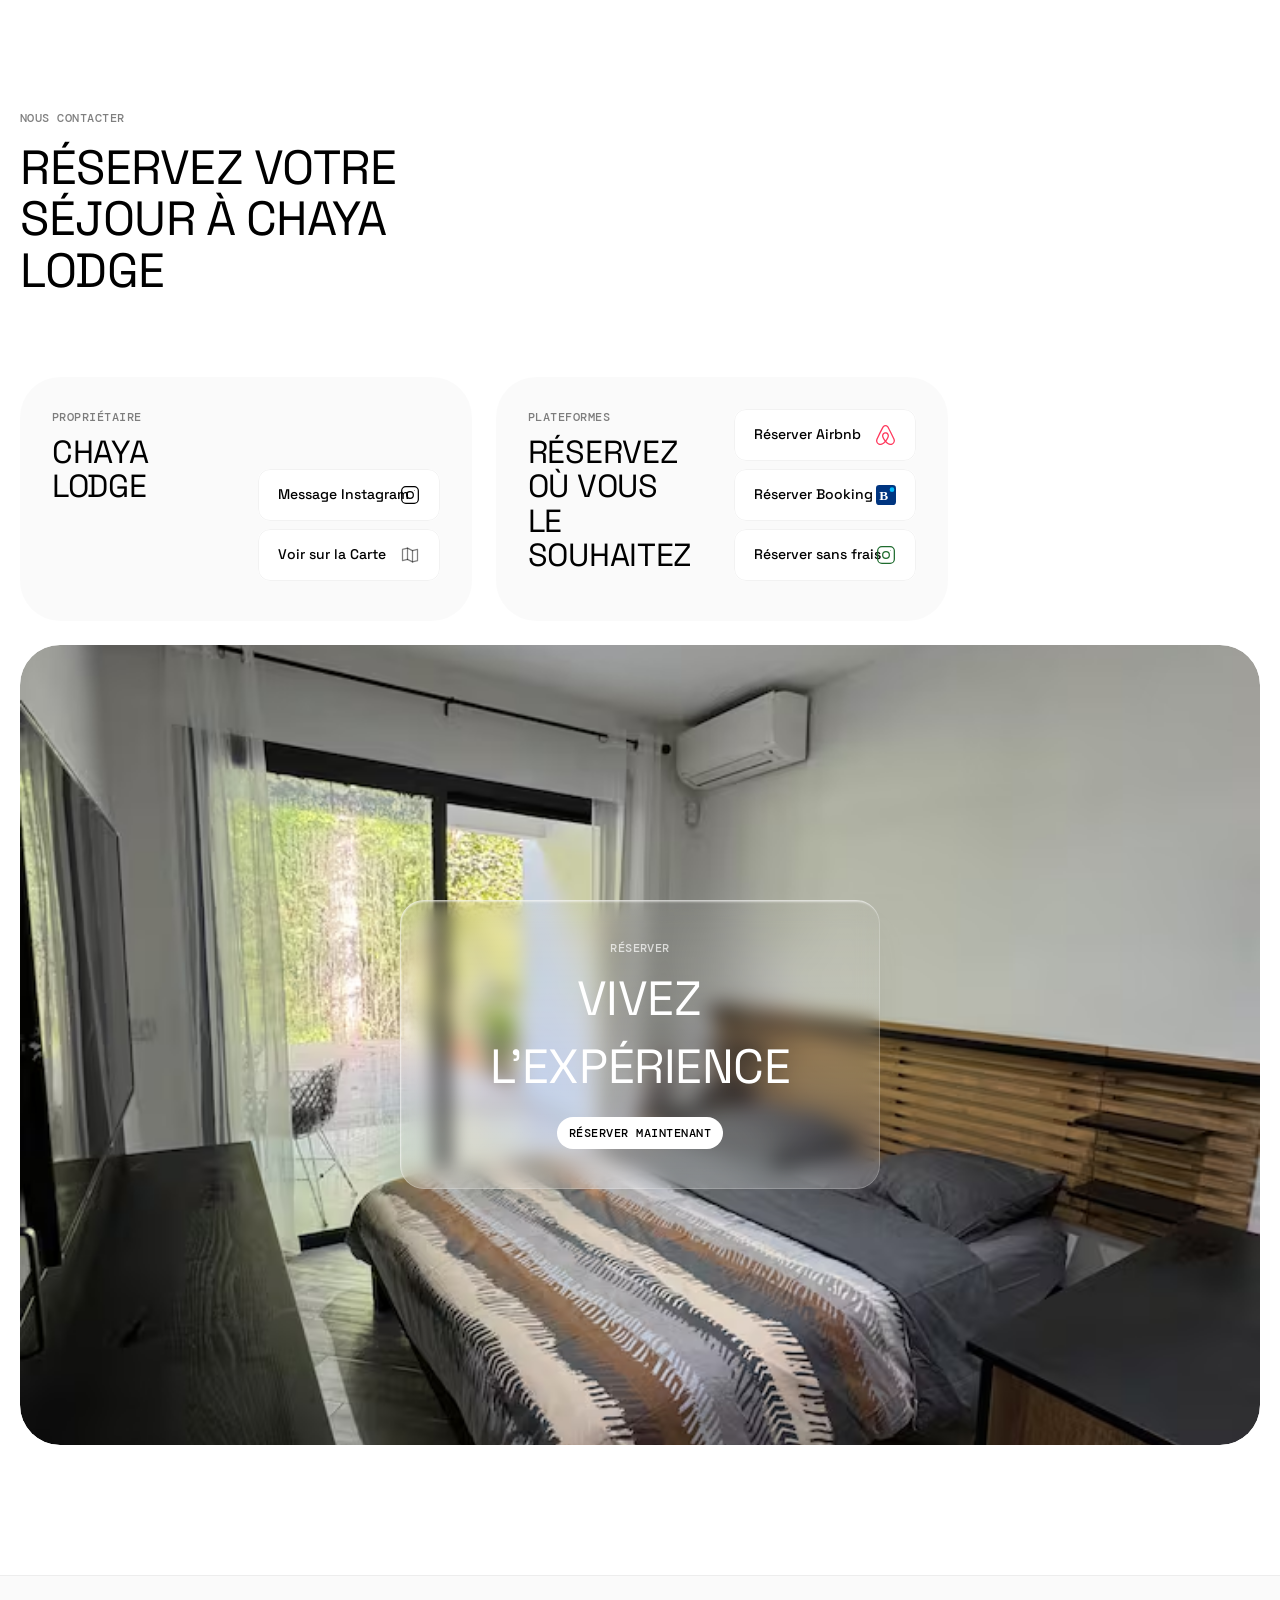
==== commit e1c92984: "feat: contact redesign — titre gauche / boutons droite, logo supprimé, ghost caché Co-Authored-By: C" ====
--- a/index.html
+++ b/index.html
@@ -139,7 +139,7 @@
     </script>
 
     <link rel="stylesheet" href="./styles/global.css?v=20260610-4" />
-    <link rel="stylesheet" href="./styles/main.css?v=20260614-13" />
+    <link rel="stylesheet" href="./styles/main.css?v=20260614-14" />
     <!-- Fonts chargées de manière non-bloquante (évite render-blocking) -->
     <link rel="preload" as="style" href="https://fonts.googleapis.com/css2?family=Space+Grotesk:wght@400;500&display=swap" onload="this.onload=null;this.rel='stylesheet'" />
     <link rel="preload" as="style" href="https://fonts.googleapis.com/css2?family=DM+Mono:wght@500&display=swap" onload="this.onload=null;this.rel='stylesheet'" />
@@ -1615,22 +1615,6 @@
                         <h3 class="hudson-valley-living">
                           Chaya<br />Lodge
                         </h3>
-                      </div>
-                    </div>
-                    <div class="default27" id="propertyLogoCard">
-                      <div class="after34"></div>
-                      <div class="background3"></div>
-                      <div class="logo2">
-                        <div class="ctflirp0k2q1djmlxsvesfouyssvg">
-                          <div class="component-127">
-                            <img
-                              class="logo-component-icon"
-                              loading="lazy"
-                              alt=""
-                              src="./assets/icons/Logo-Component.svg"
-                            />
-                          </div>
-                        </div>
                       </div>
                     </div>
                   </div>
--- a/styles/main.css
+++ b/styles/main.css
@@ -1539,6 +1539,47 @@
   box-sizing: border-box;
   gap: var(--font-size-40);
 }
+/* ── CONTACT REDESIGN : titre gauche / boutons droite ── */
+.contact-info .contact-block {
+  flex-direction: row;
+  align-items: flex-start;
+  gap: 24px;
+}
+.contact-info .contact-block-info {
+  flex: 1;
+  min-width: 0;
+  align-items: flex-start;
+  text-align: left;
+  gap: 0;
+}
+.contact-info .label-h3 {
+  min-width: 0;
+  align-items: flex-start;
+}
+.contact-info .h3framer-text2 {
+  width: auto;
+}
+.contact-info .contact-buttons {
+  flex: 1;
+  min-width: 0;
+  flex-direction: column;
+  gap: 8px;
+  align-items: stretch;
+  align-self: flex-start;
+}
+.contact-info .agency-container-parent {
+  width: 100%;
+  flex-direction: column;
+  gap: 8px;
+}
+.contact-info .agency-container {
+  width: 100%;
+  flex: none;
+  max-width: none;
+}
+.contact-info .contact-btn-placeholder {
+  display: none;
+}
 .contact-block-info {
   align-self: stretch;
   display: flex;
@@ -3334,6 +3375,16 @@
     width: 100%;
     box-sizing: border-box;
   }
+  /* Repasse en colonne sur mobile : titre au-dessus, boutons en-dessous */
+  .contact-info .contact-block {
+    flex-direction: column;
+  }
+  .contact-info .contact-block-info,
+  .contact-info .contact-buttons {
+    flex: none;
+    width: 100%;
+    min-width: 0;
+  }
   .left2 {
     align-items: center;
     text-align: center;
@@ -4279,28 +4330,15 @@
     margin-top: clamp(16px, 4vh, 48px);
   }
 
-  /* ── CONTACT : deux cartes à égale hauteur côte à côte ── */
-
-  /* Force les deux contact-block côte à côte sans retour à la ligne */
+  /* ── CONTACT : cartes côte à côte, taille flexible ── */
   .contact-info > .home-default {
     flex-wrap: nowrap !important;
     align-items: stretch !important;
   }
-
-  /* Supprime le min-width rigide qui empêche les cartes de passer côte à côte */
-  .contact-info .contact-block-info {
-    flex-direction: column;
-    align-items: center;
-    text-align: center;
-    gap: 16px;
-  }
-  .contact-info .label-h3 {
-    min-width: 0;
-    width: 100%;
-    align-items: center;
-  }
   .contact-info .contact-block {
     min-width: 0;
+    flex: 1;
+    width: auto;
   }
 
   /* ── HERO : badges et titre centrés sur tablette ── */
@@ -4356,16 +4394,7 @@
     flex-shrink: 1 !important;
   }
 
-  /* ── CONTACT : boutons sans débordement ── */
-  .contact-info .agency-container-parent {
-    width: 100%;
-    flex-wrap: wrap;
-  }
-  .contact-info .agency-container {
-    flex: 0 0 290px;
-    max-width: 290px;
-    min-width: 0;
-  }
+  /* ── CONTACT : email-links adaptatif ── */
   .contact-info .email-links {
     min-width: 0;
     flex: 1;
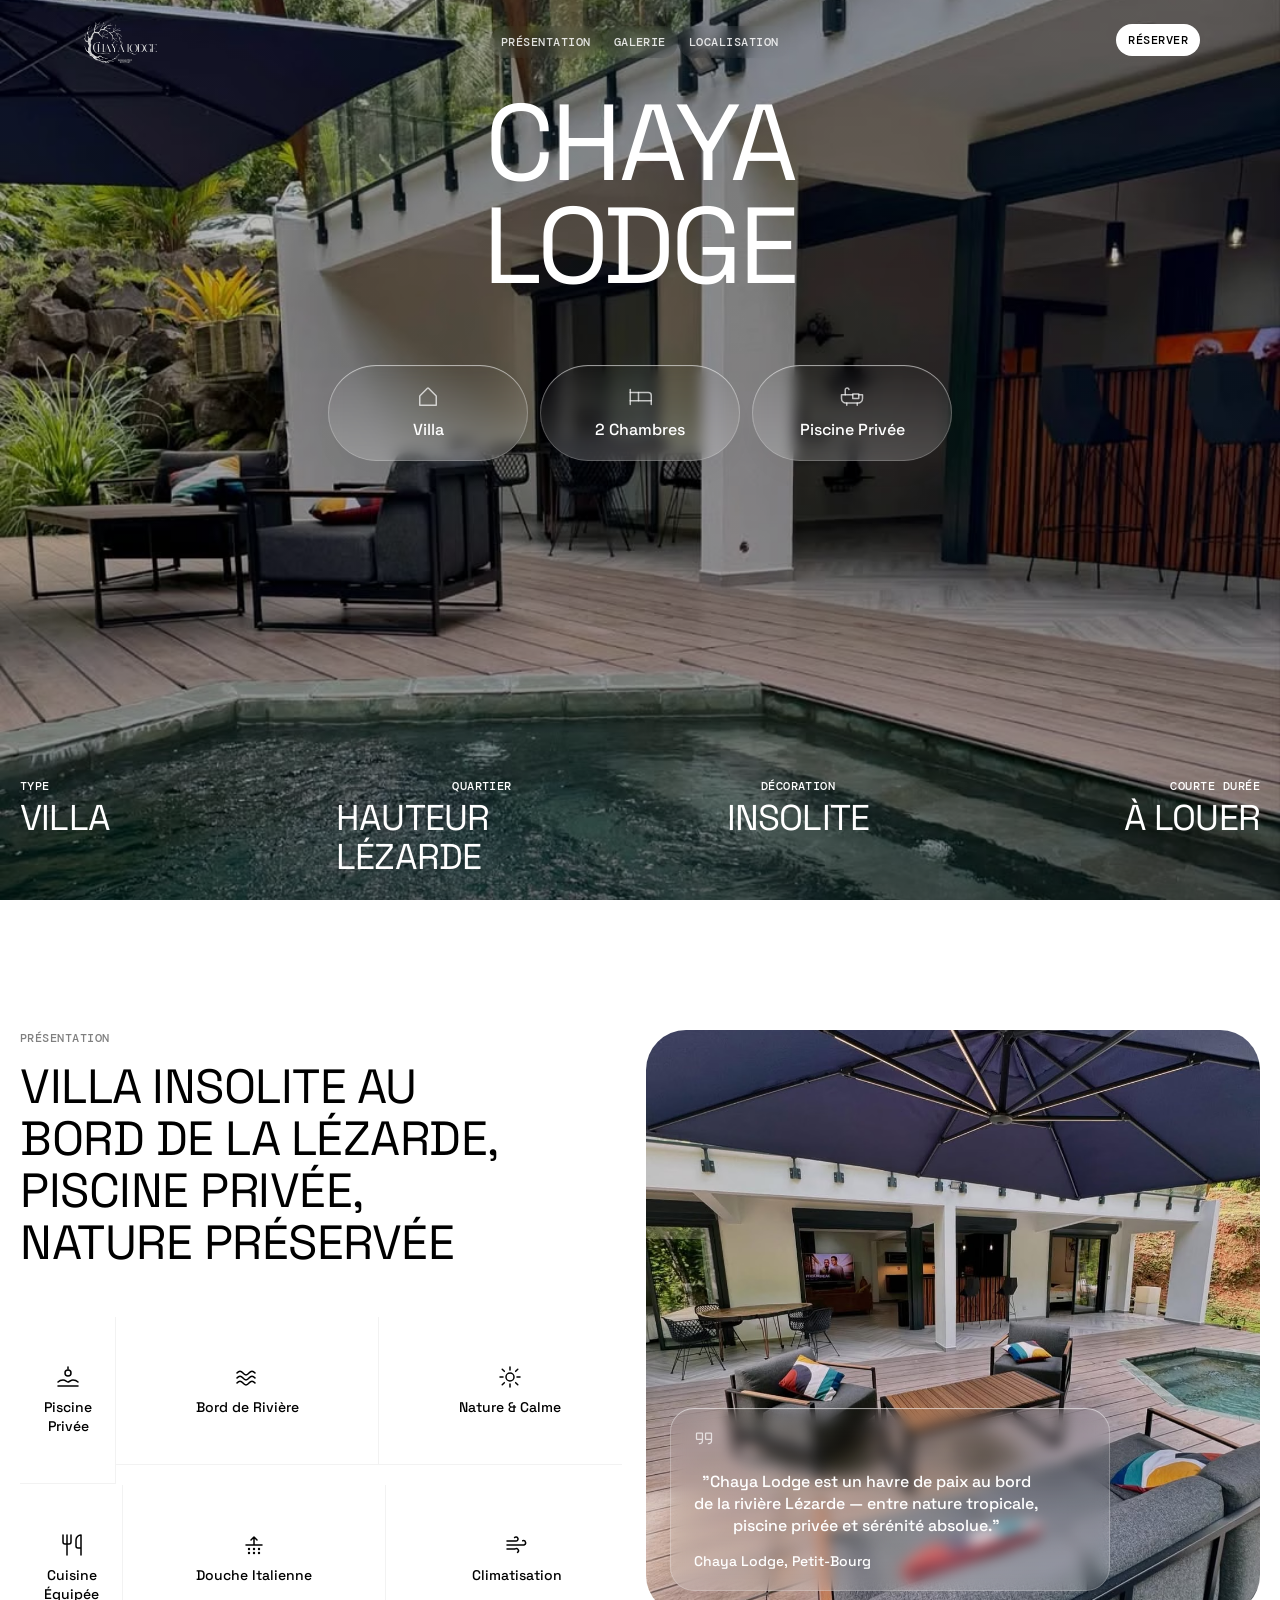
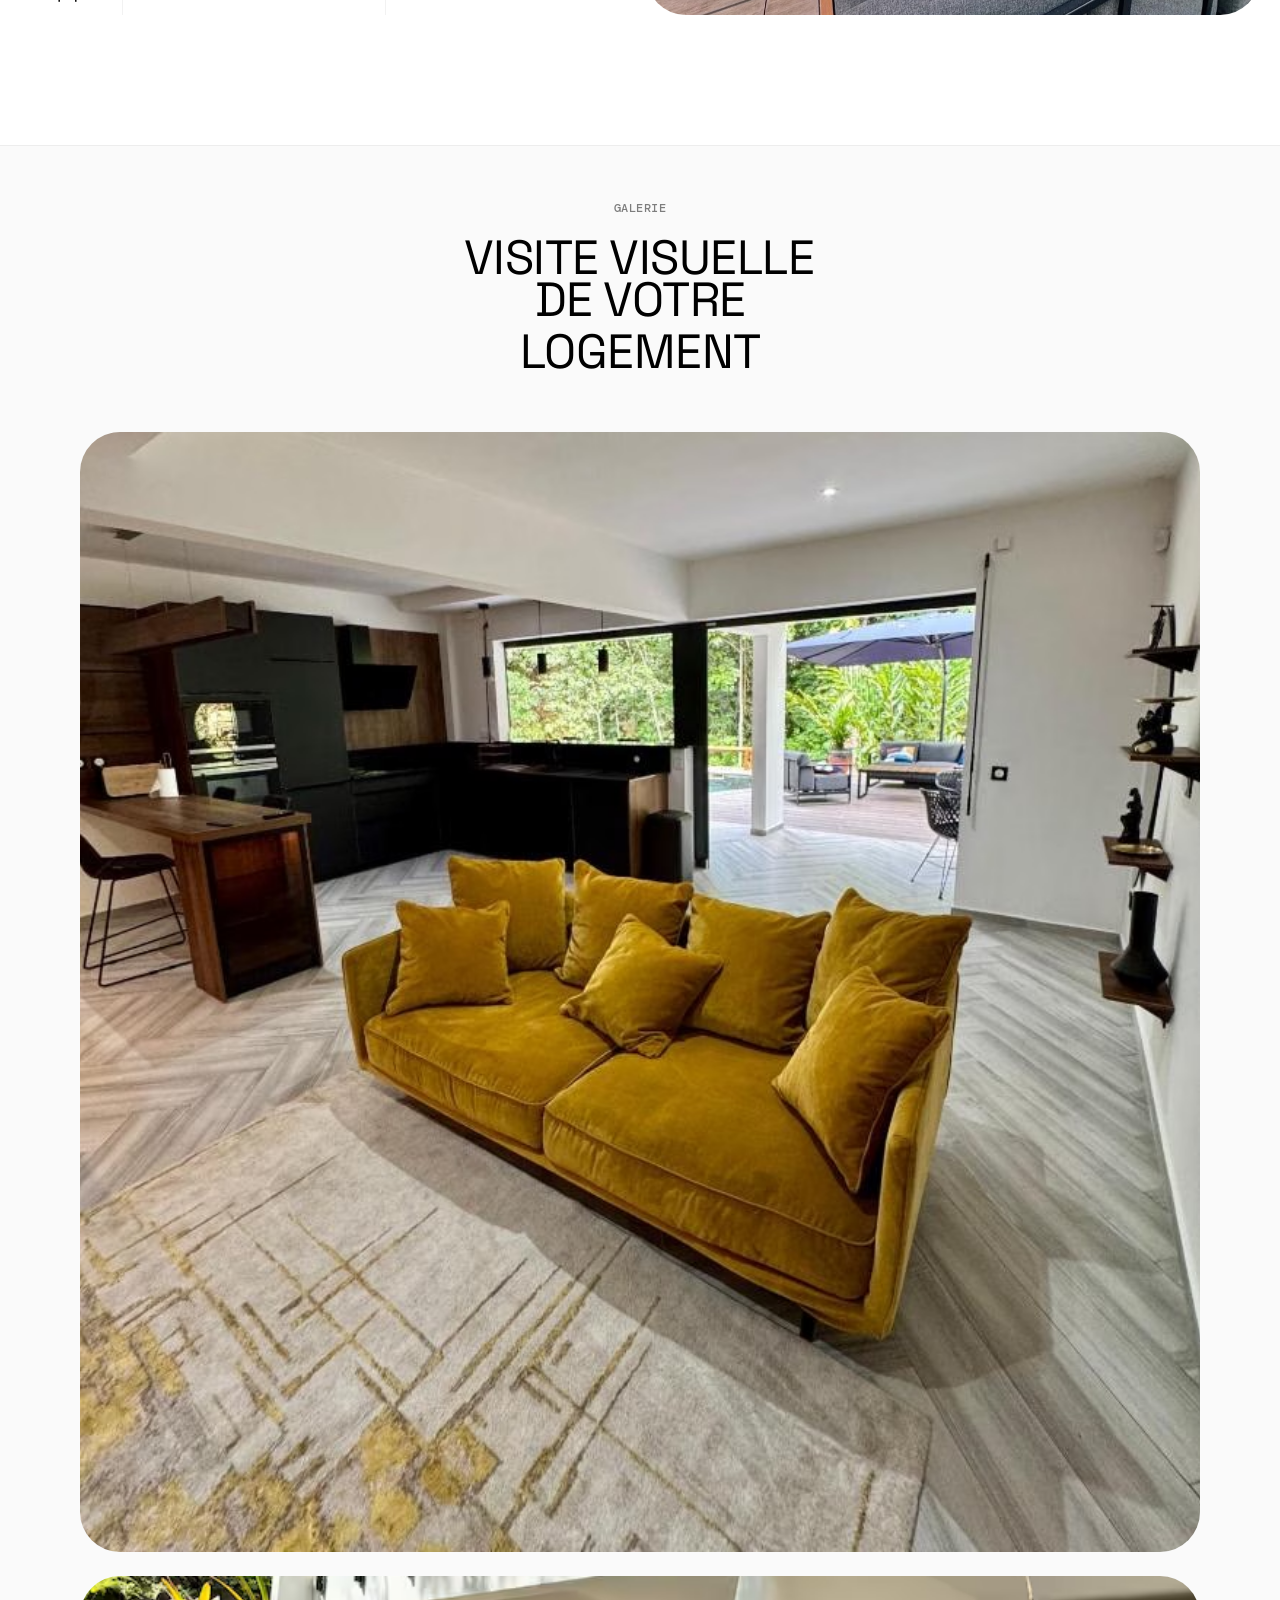
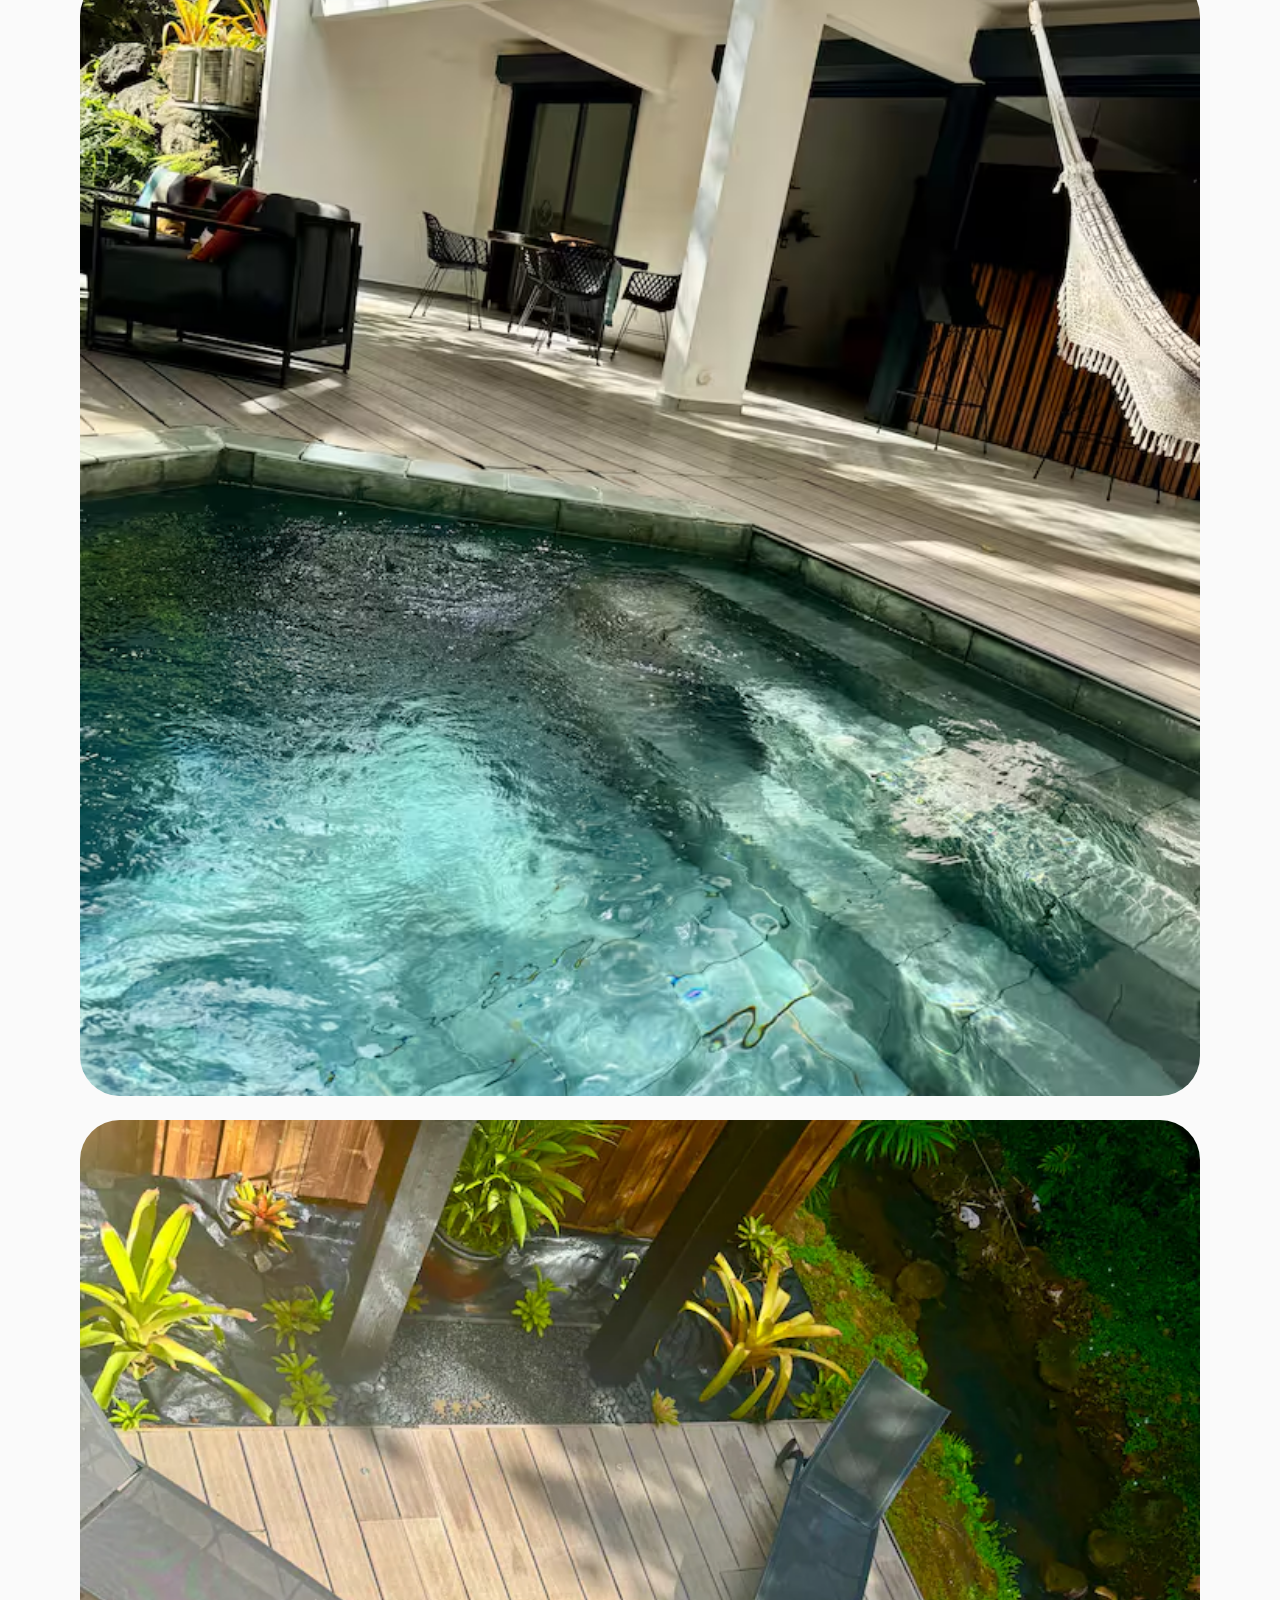
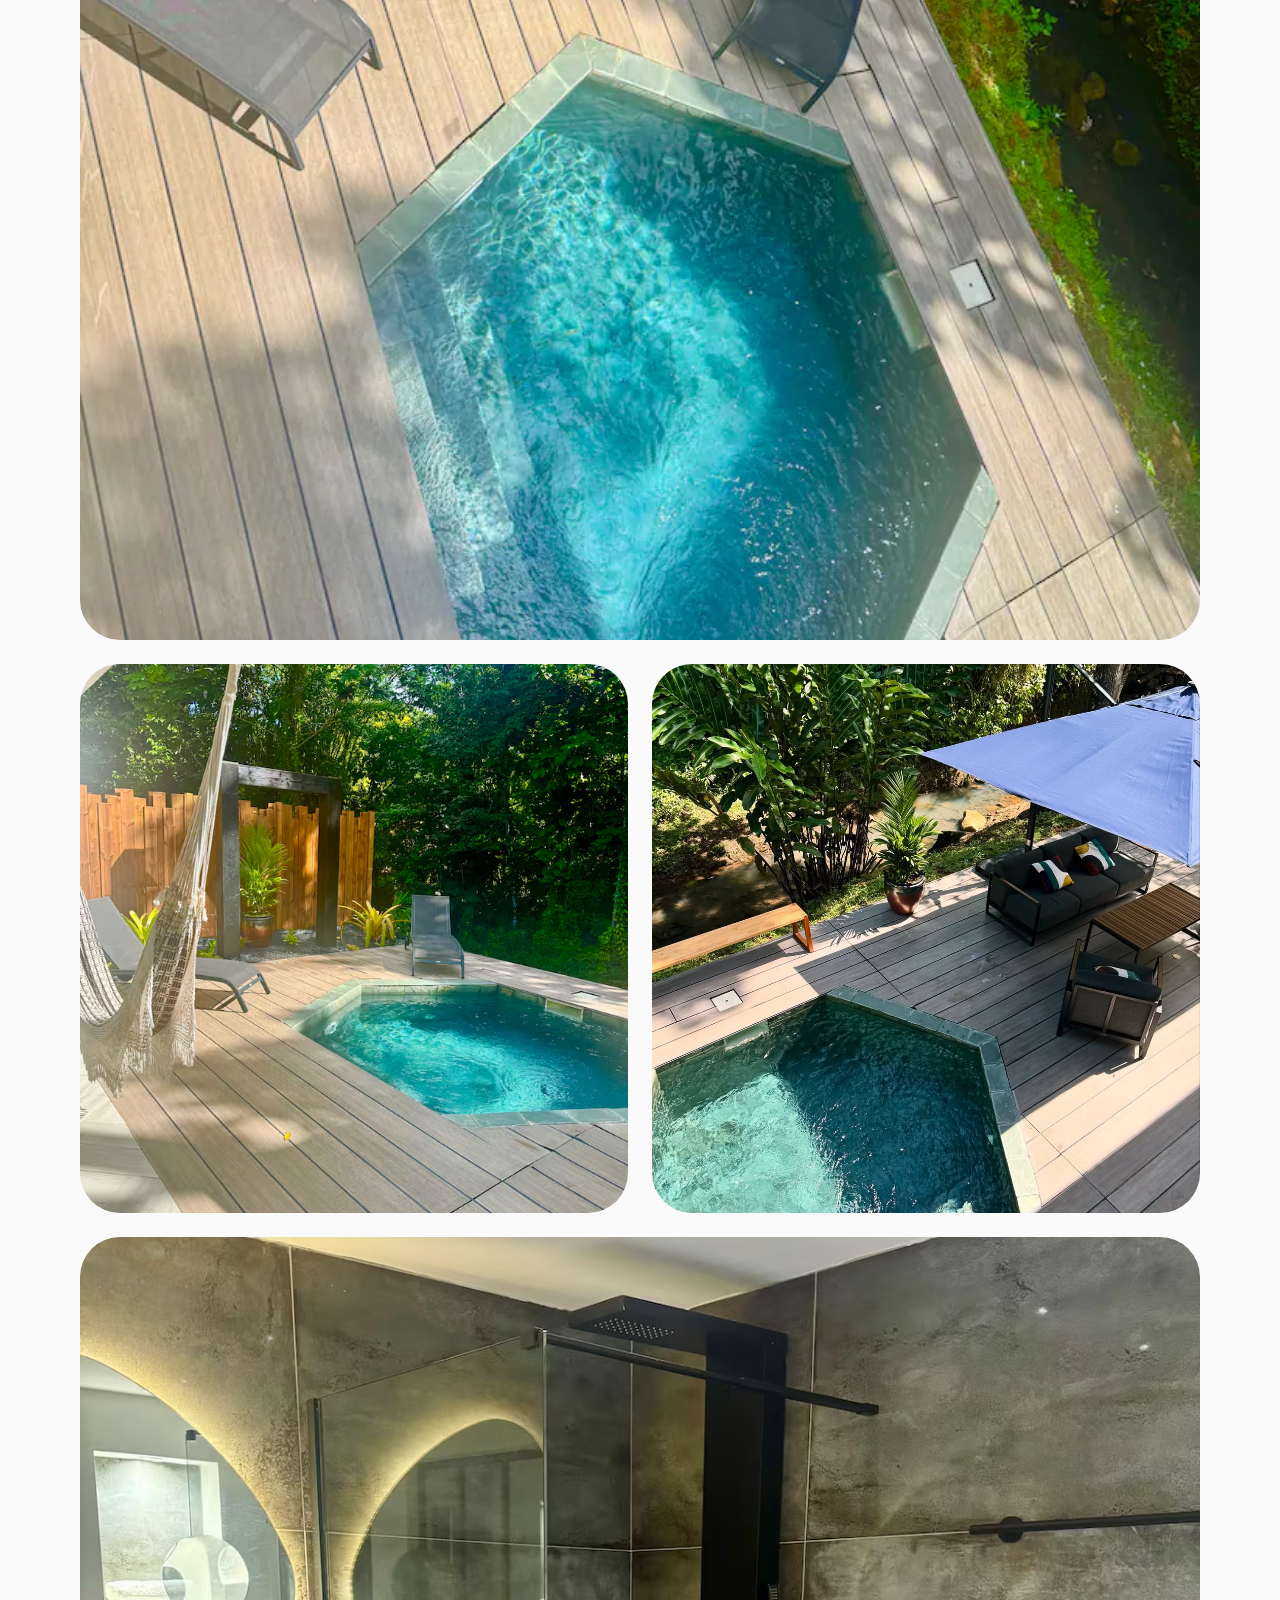
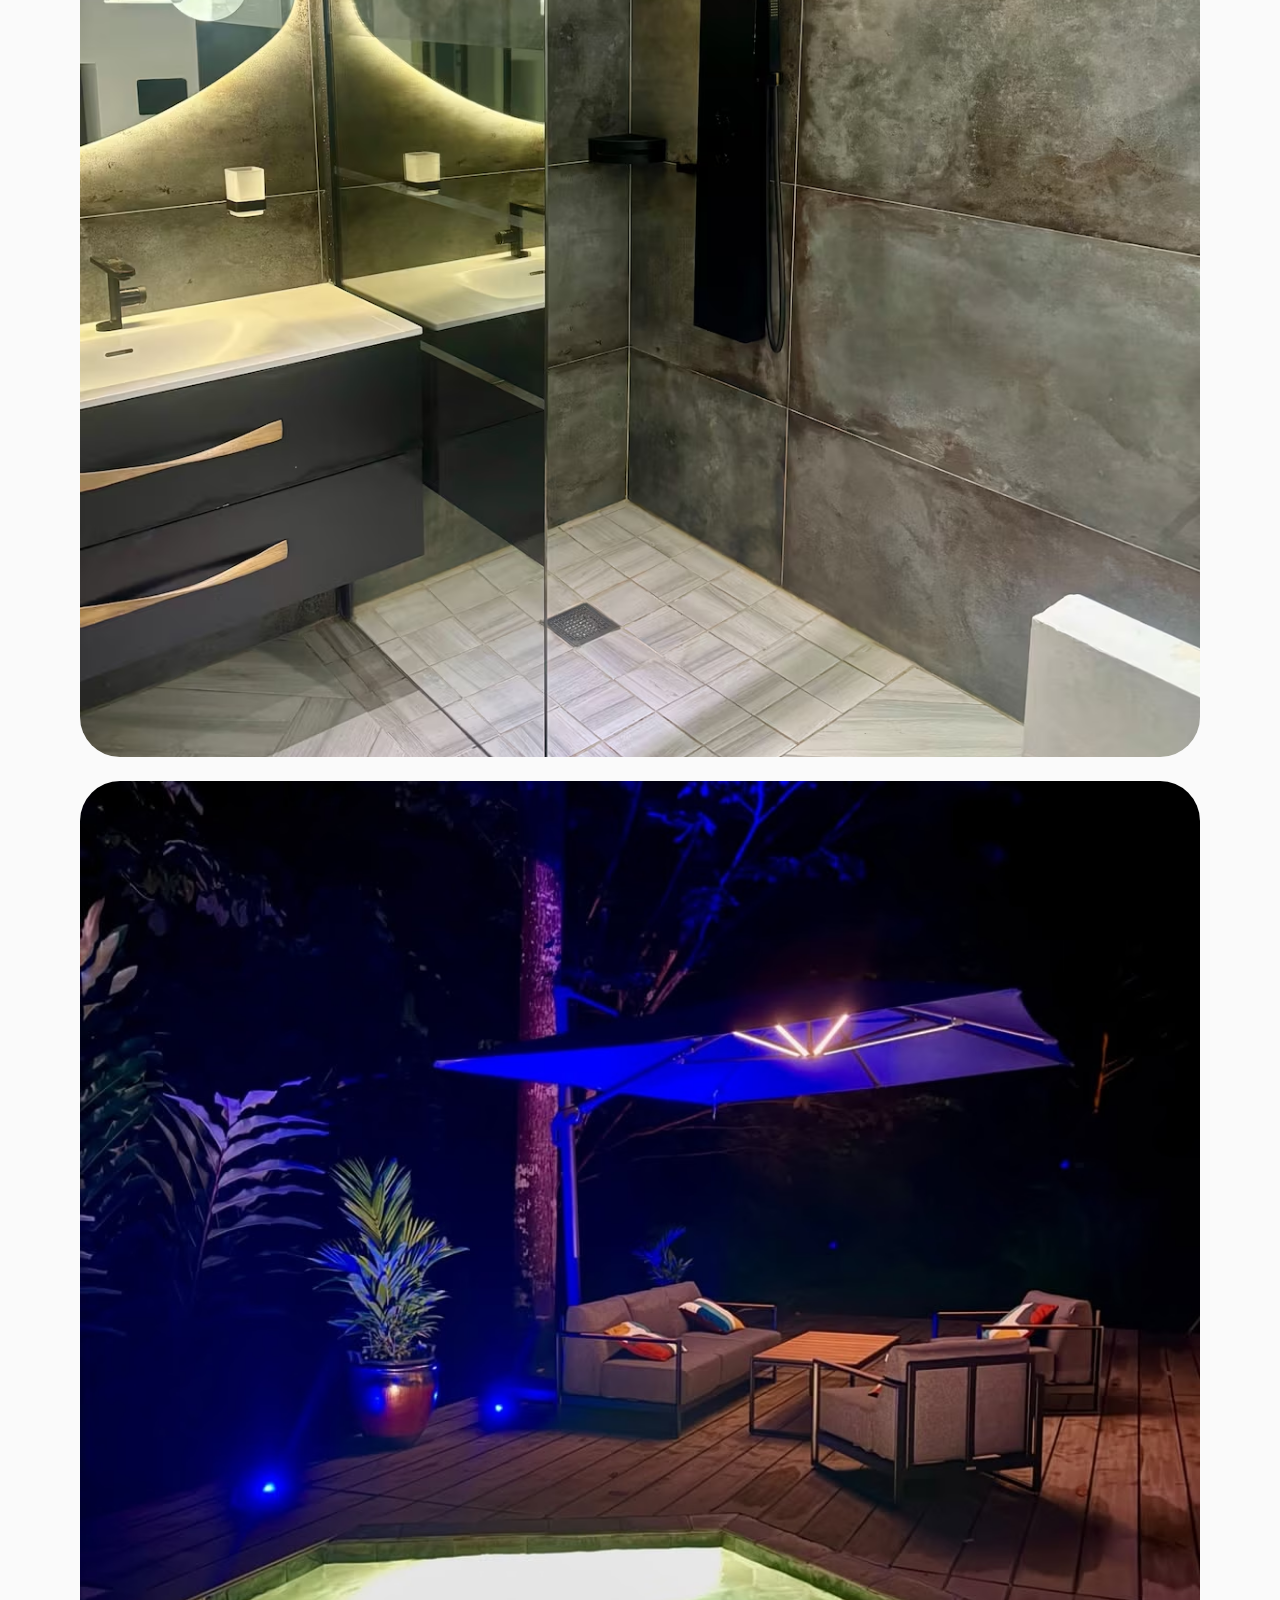
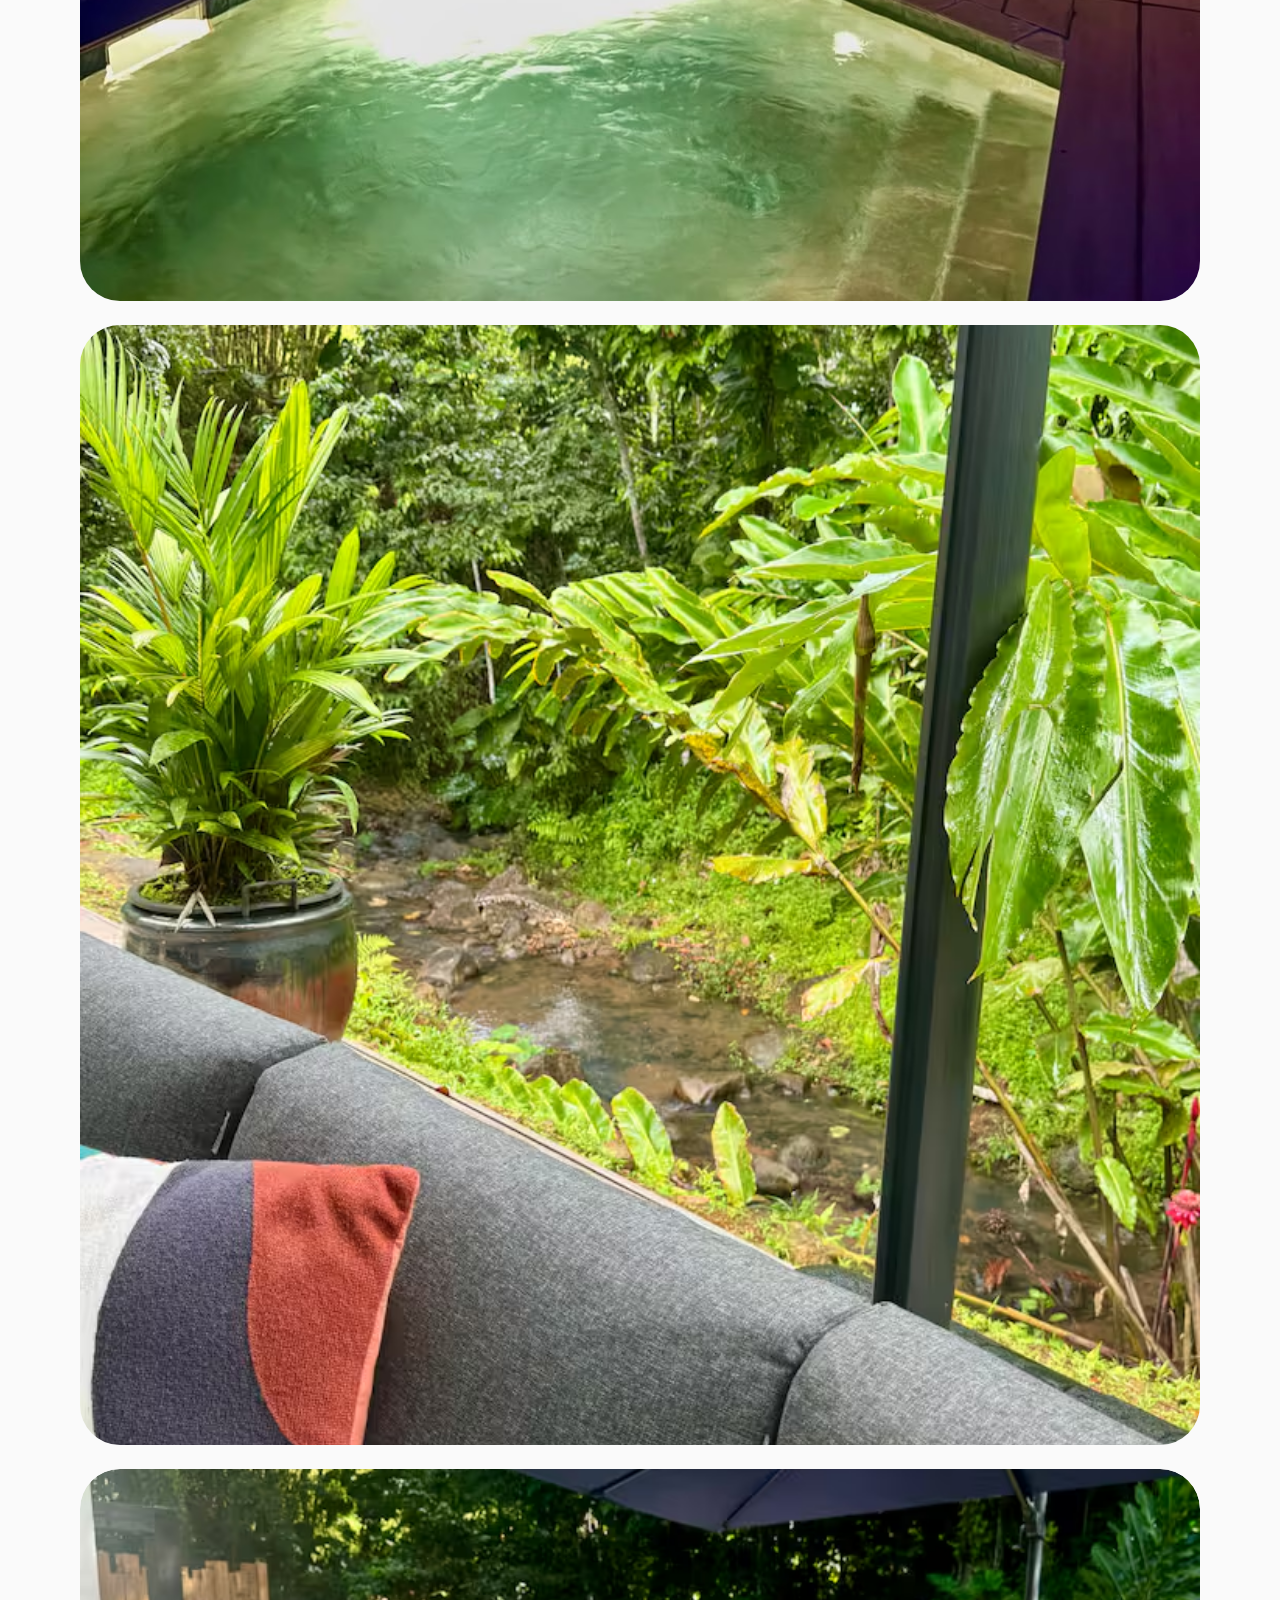
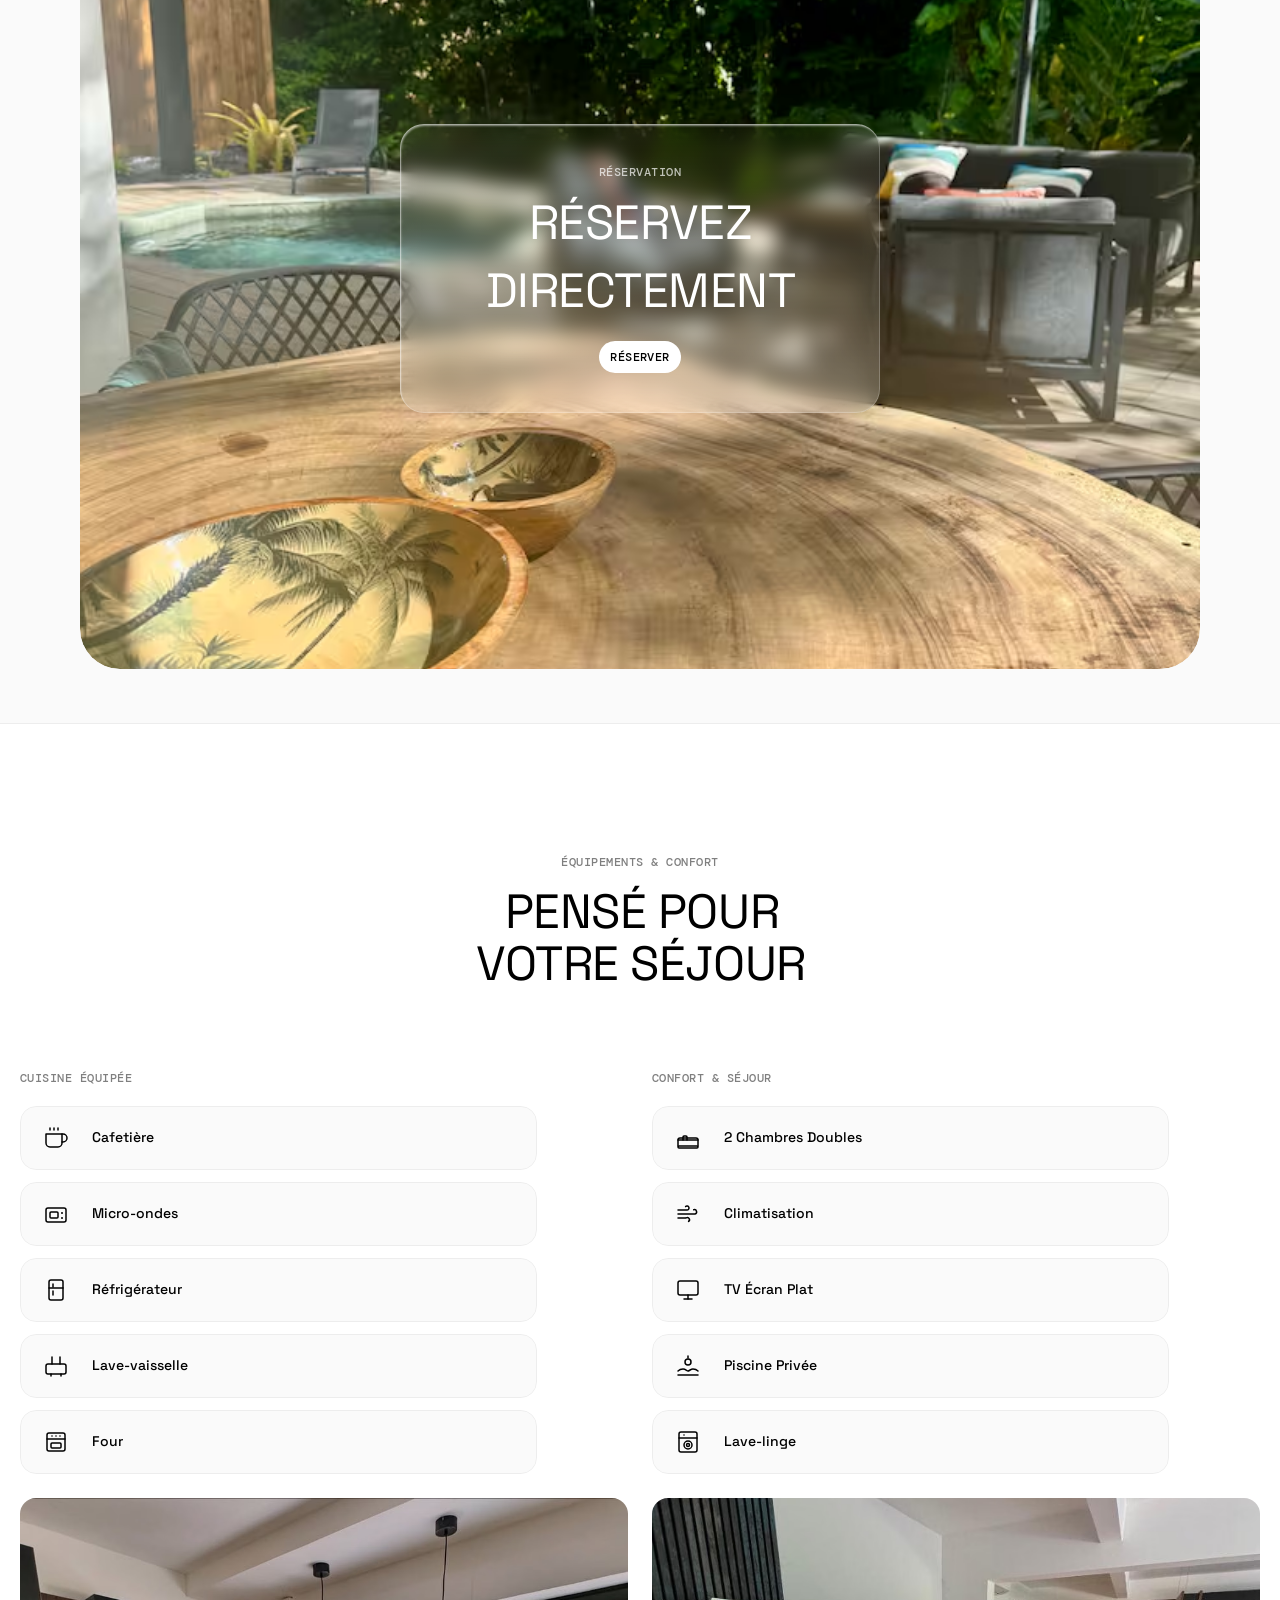
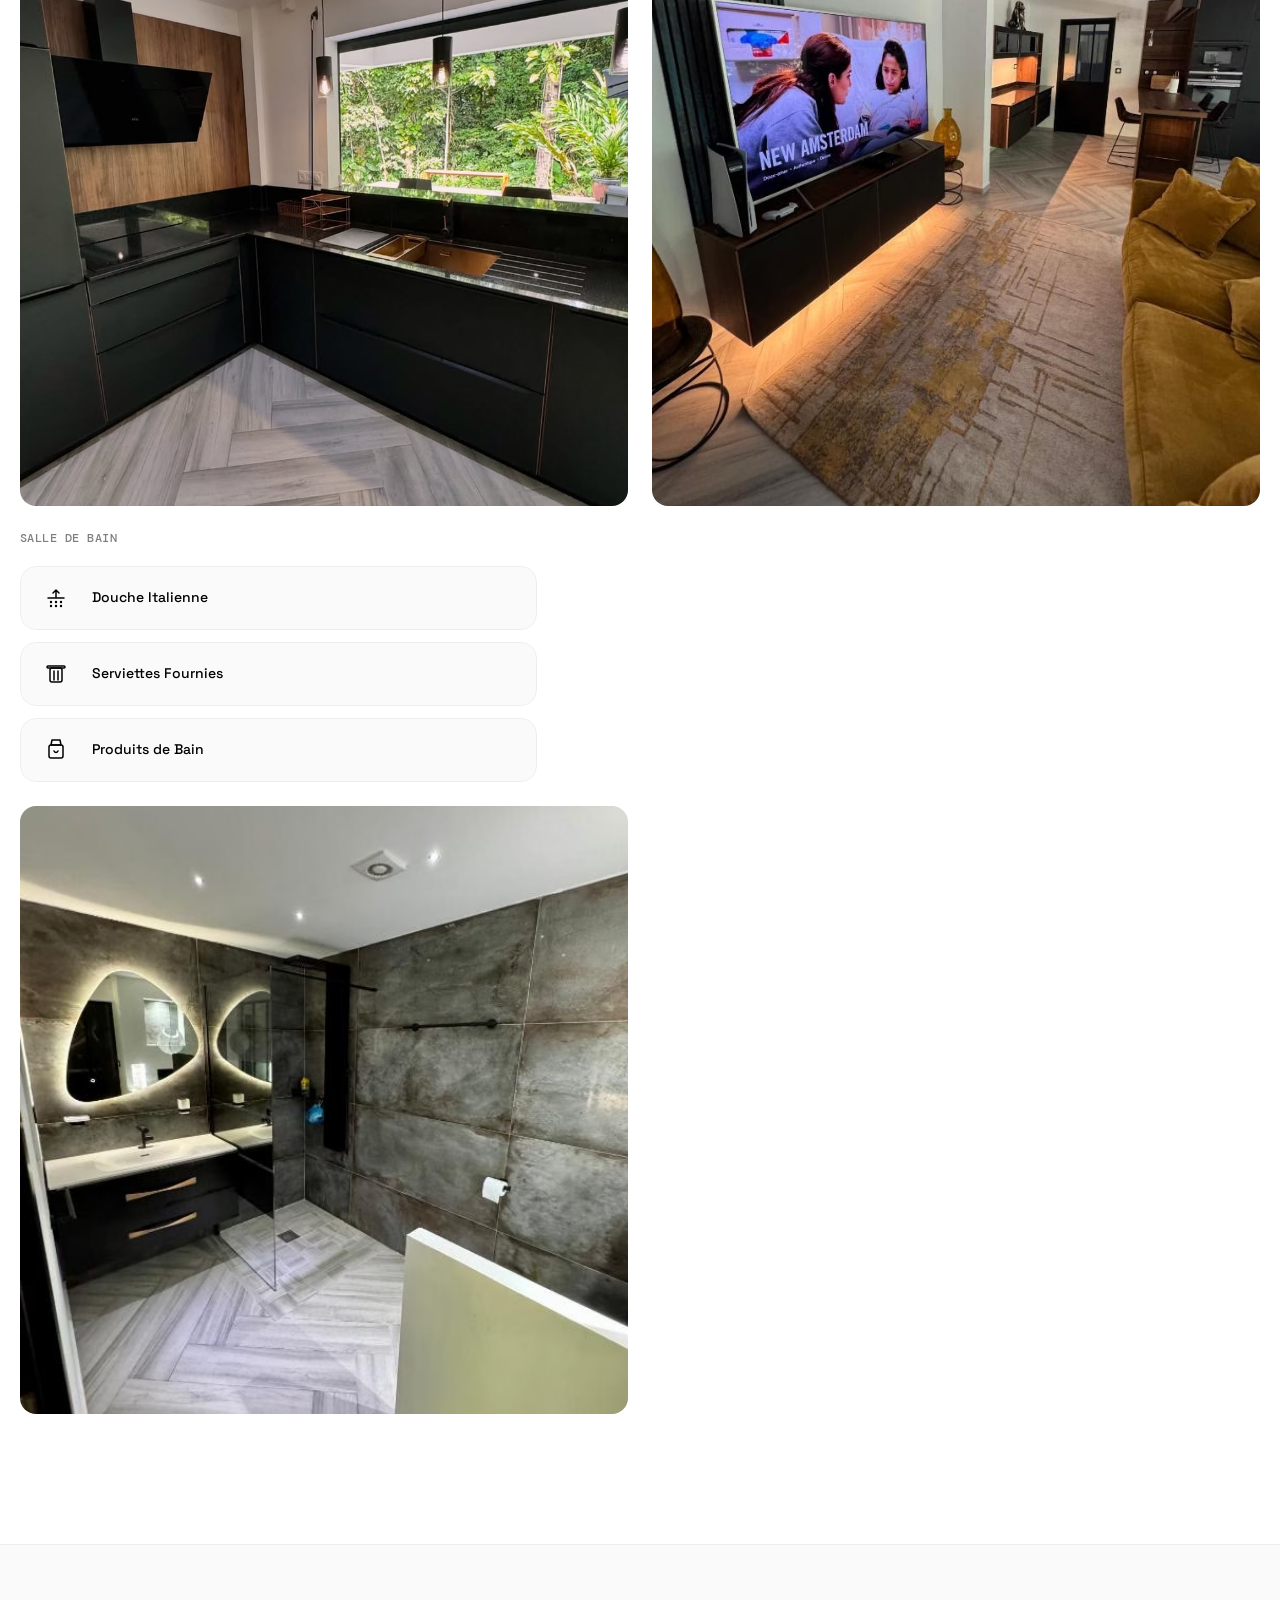
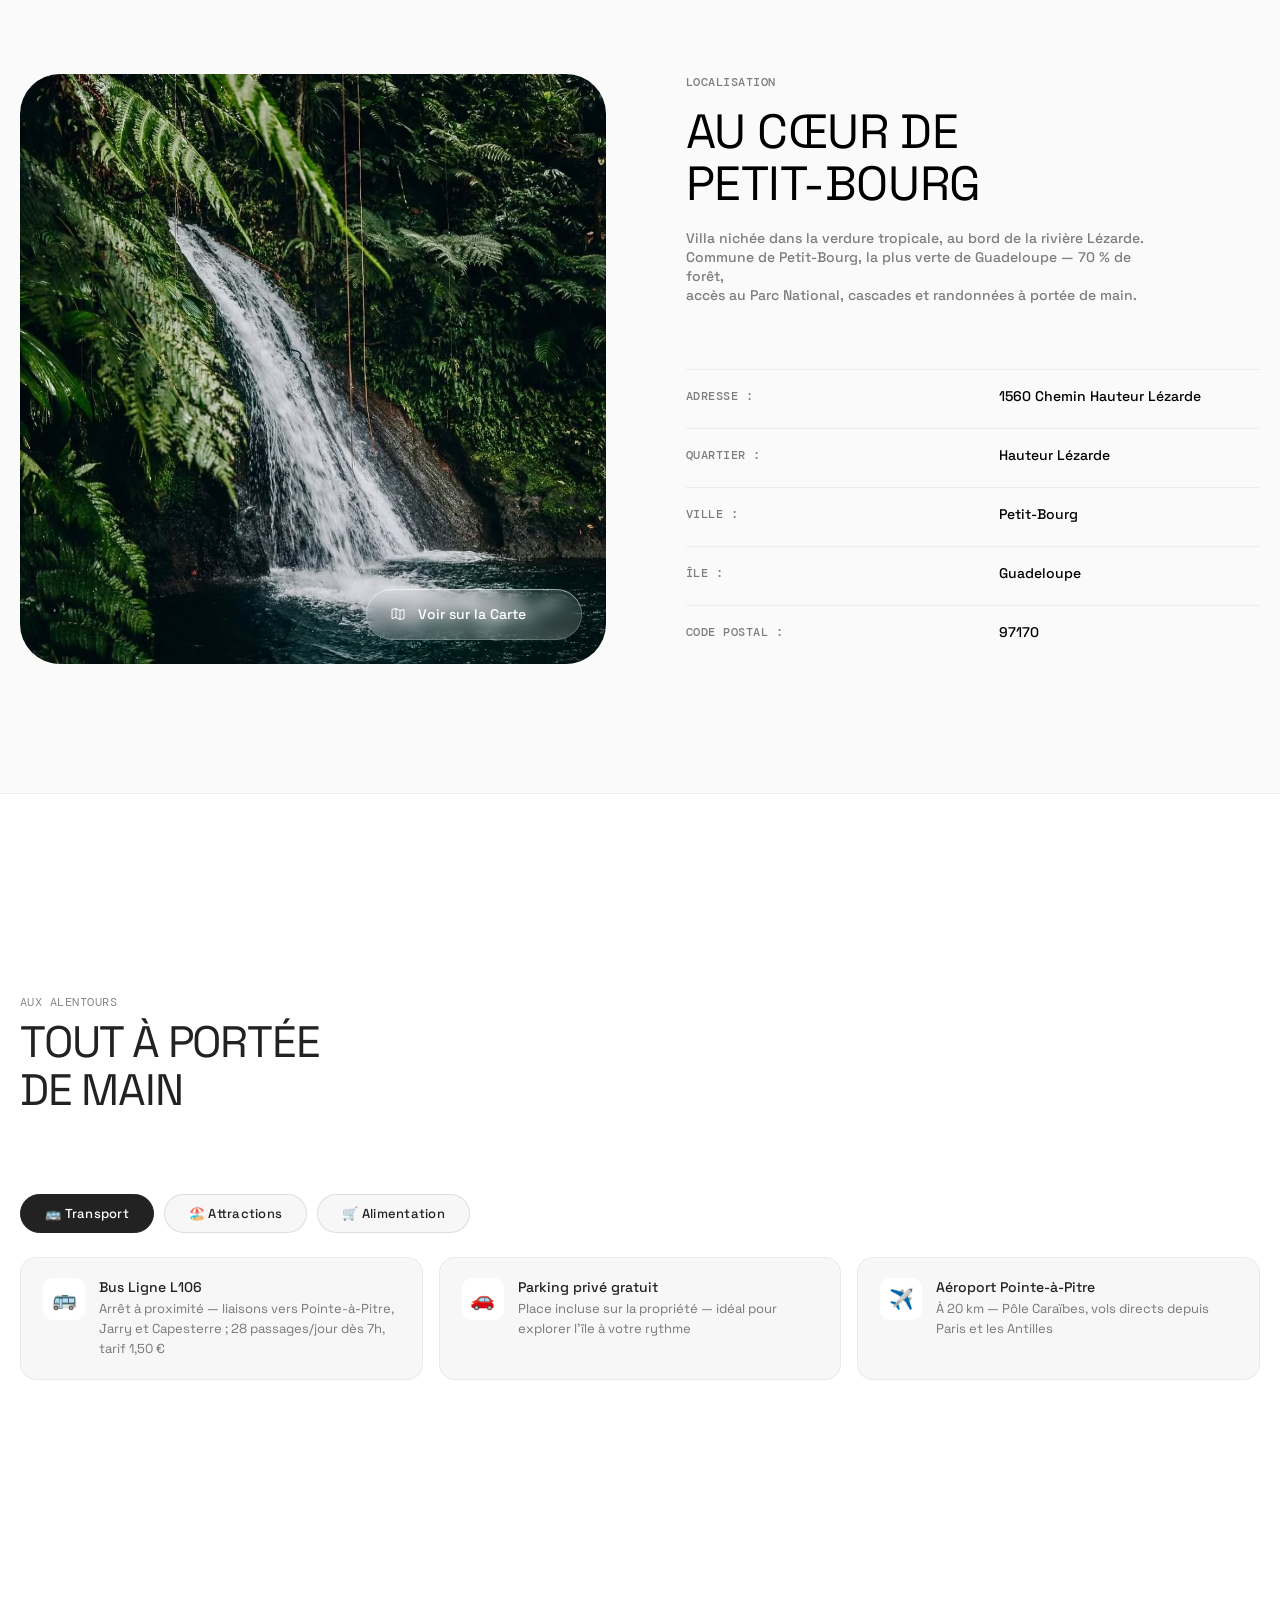
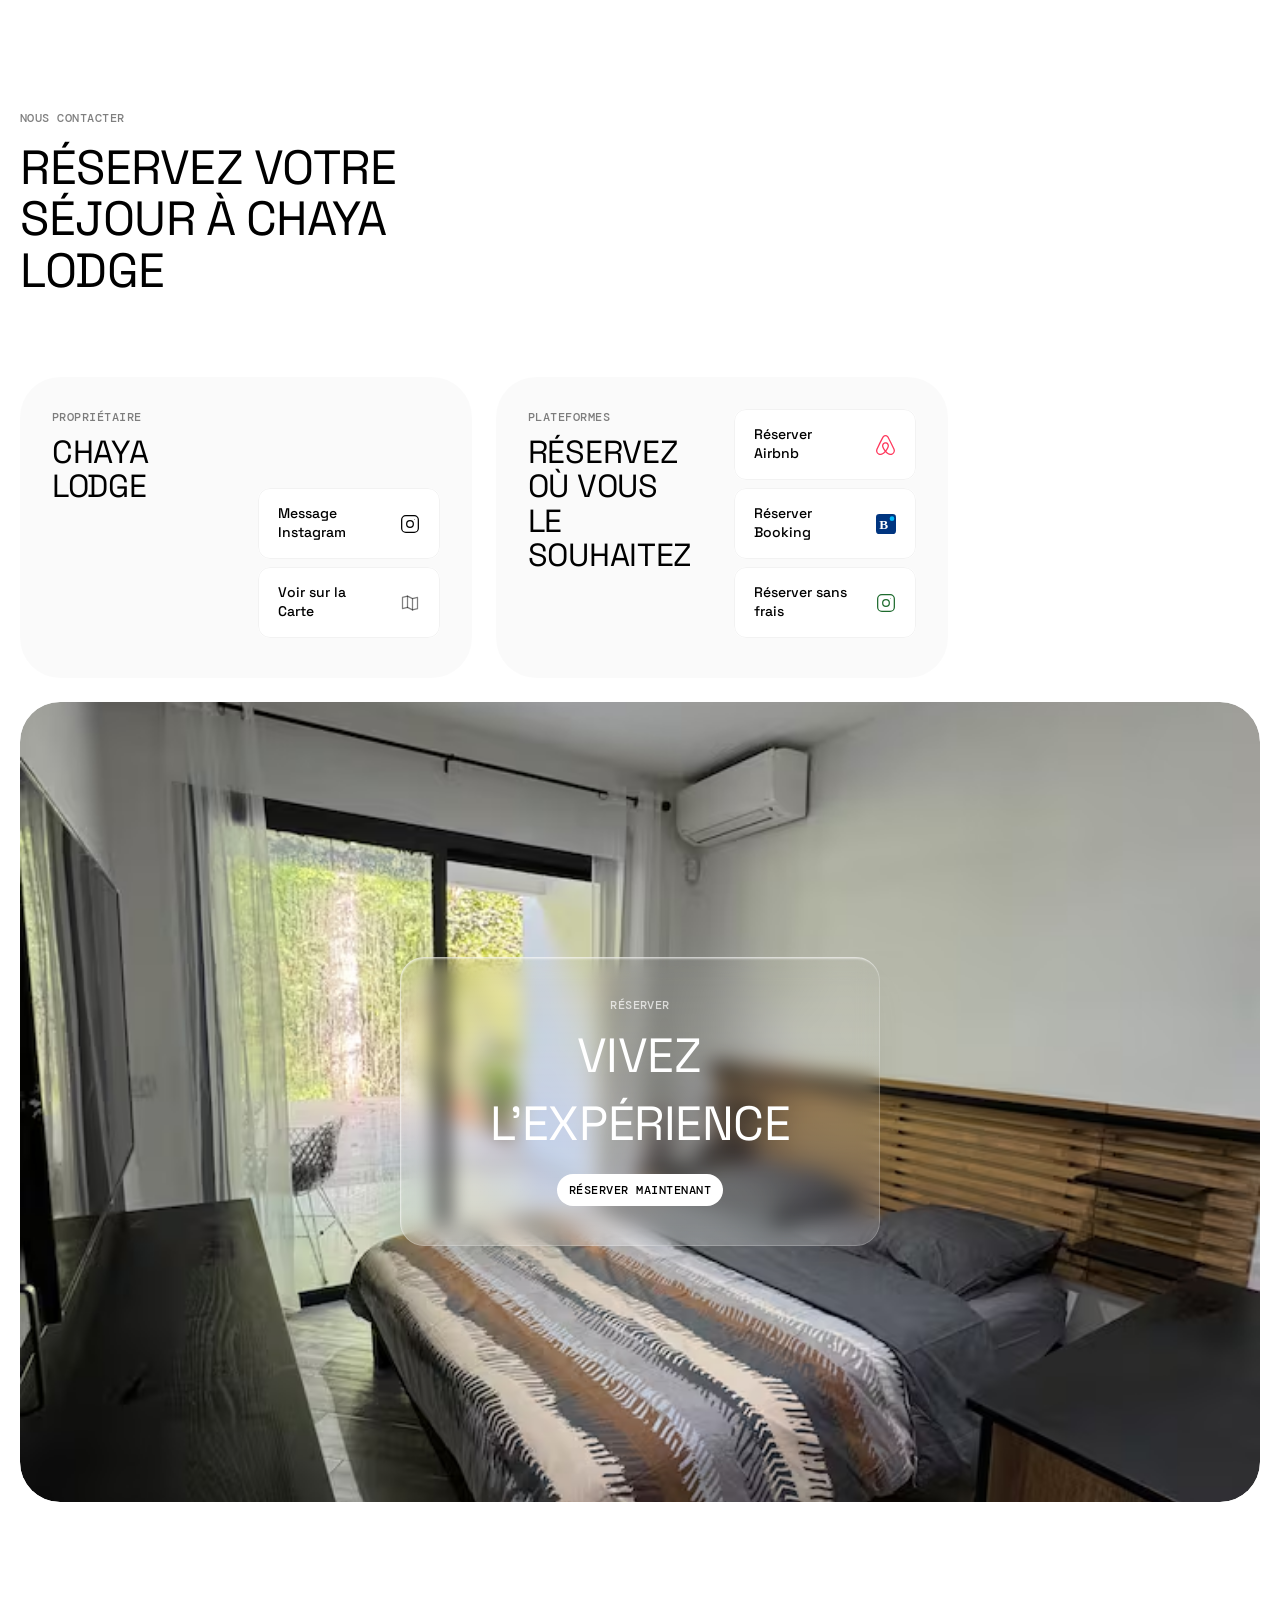
==== commit fe9ed373: "fix: contact section — cartes full-width + gap icône/texte garanti - flex:1 + width:auto sur .contac" ====
--- a/index.html
+++ b/index.html
@@ -139,7 +139,7 @@
     </script>
 
     <link rel="stylesheet" href="./styles/global.css?v=20260610-4" />
-    <link rel="stylesheet" href="./styles/main.css?v=20260614-14" />
+    <link rel="stylesheet" href="./styles/main.css?v=20260614-15" />
     <!-- Fonts chargées de manière non-bloquante (évite render-blocking) -->
     <link rel="preload" as="style" href="https://fonts.googleapis.com/css2?family=Space+Grotesk:wght@400;500&display=swap" onload="this.onload=null;this.rel='stylesheet'" />
     <link rel="preload" as="style" href="https://fonts.googleapis.com/css2?family=DM+Mono:wght@500&display=swap" onload="this.onload=null;this.rel='stylesheet'" />
--- a/styles/main.css
+++ b/styles/main.css
@@ -1544,6 +1544,9 @@
   flex-direction: row;
   align-items: flex-start;
   gap: 24px;
+  flex: 1;
+  width: auto;
+  min-width: 0;
 }
 .contact-info .contact-block-info {
   flex: 1;
@@ -1579,6 +1582,16 @@
 }
 .contact-info .contact-btn-placeholder {
   display: none;
+}
+/* ── FIX 3 : gap icône/texte toujours présent ── */
+.contact-info .email-links {
+  overflow: hidden;
+  min-width: 0;
+}
+.contact-info .view-on-map {
+  white-space: normal;
+  overflow-wrap: break-word;
+  word-break: break-word;
 }
 .contact-block-info {
   align-self: stretch;
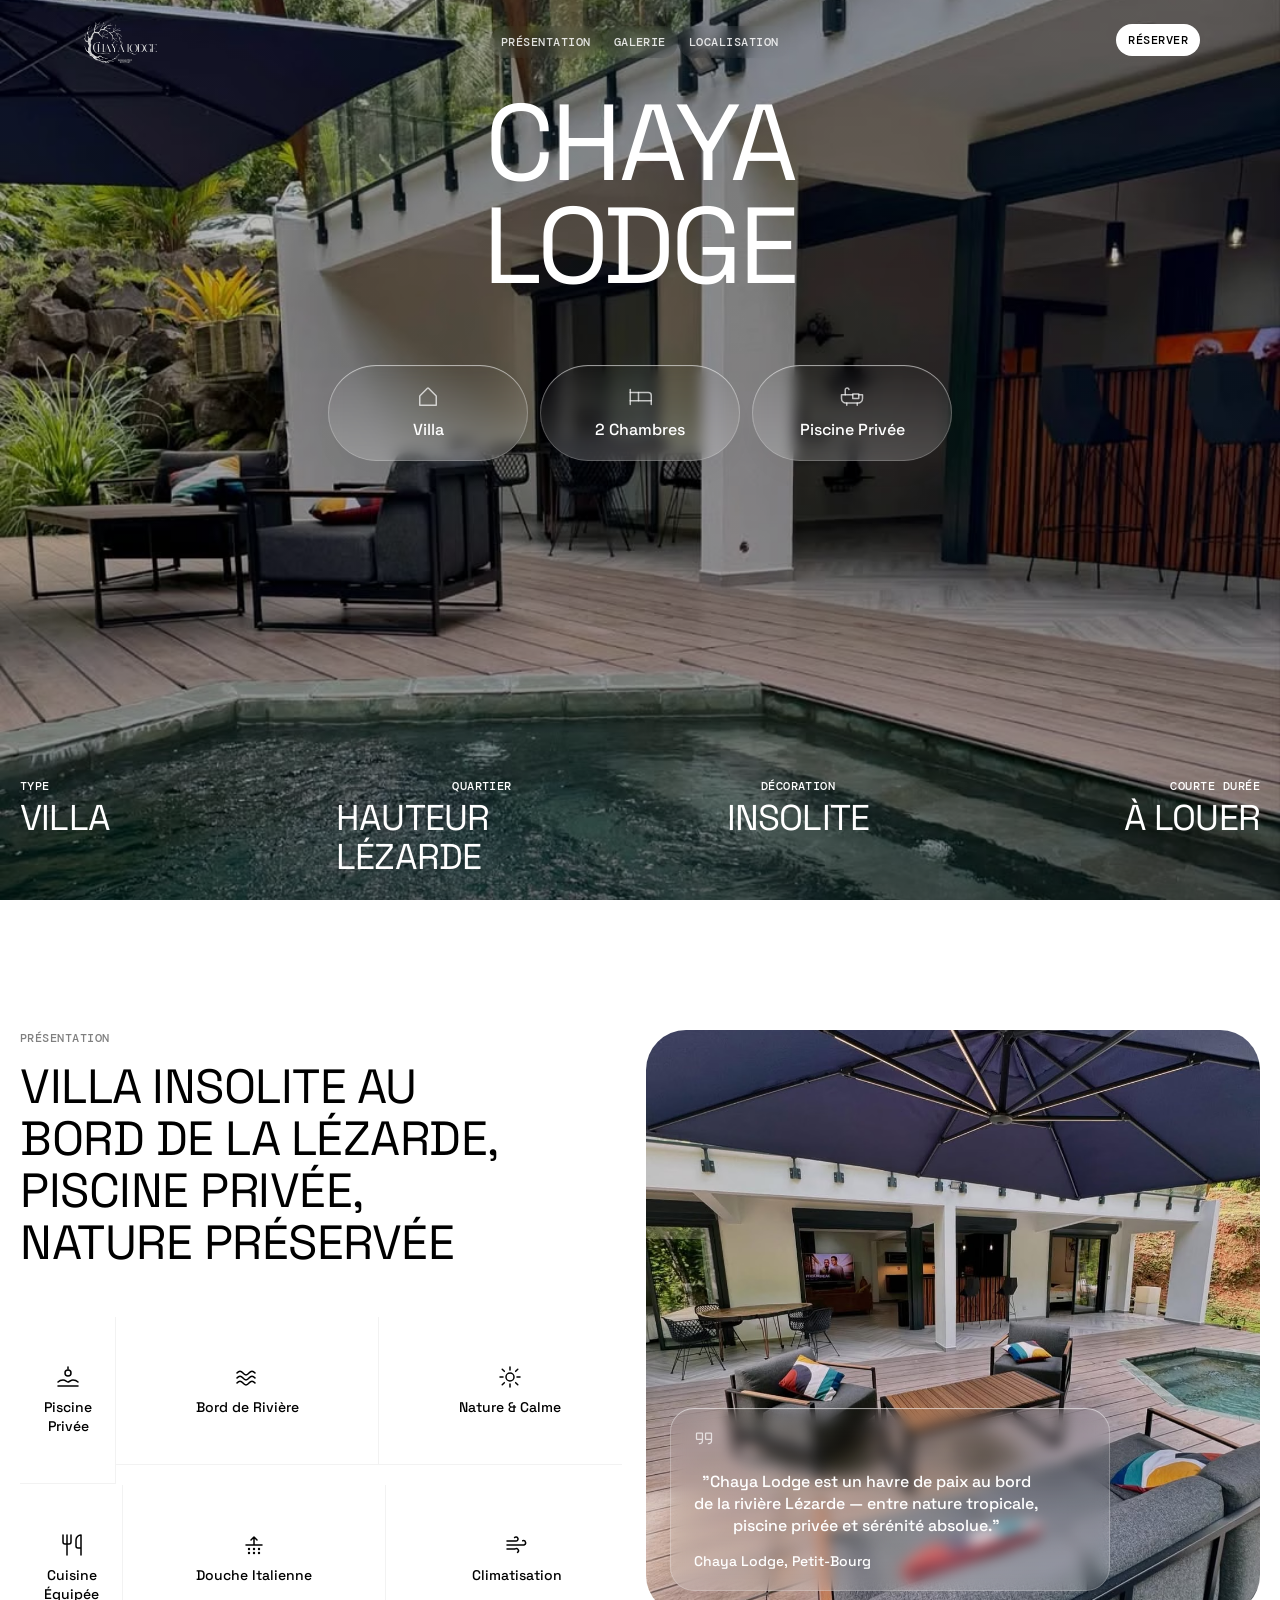
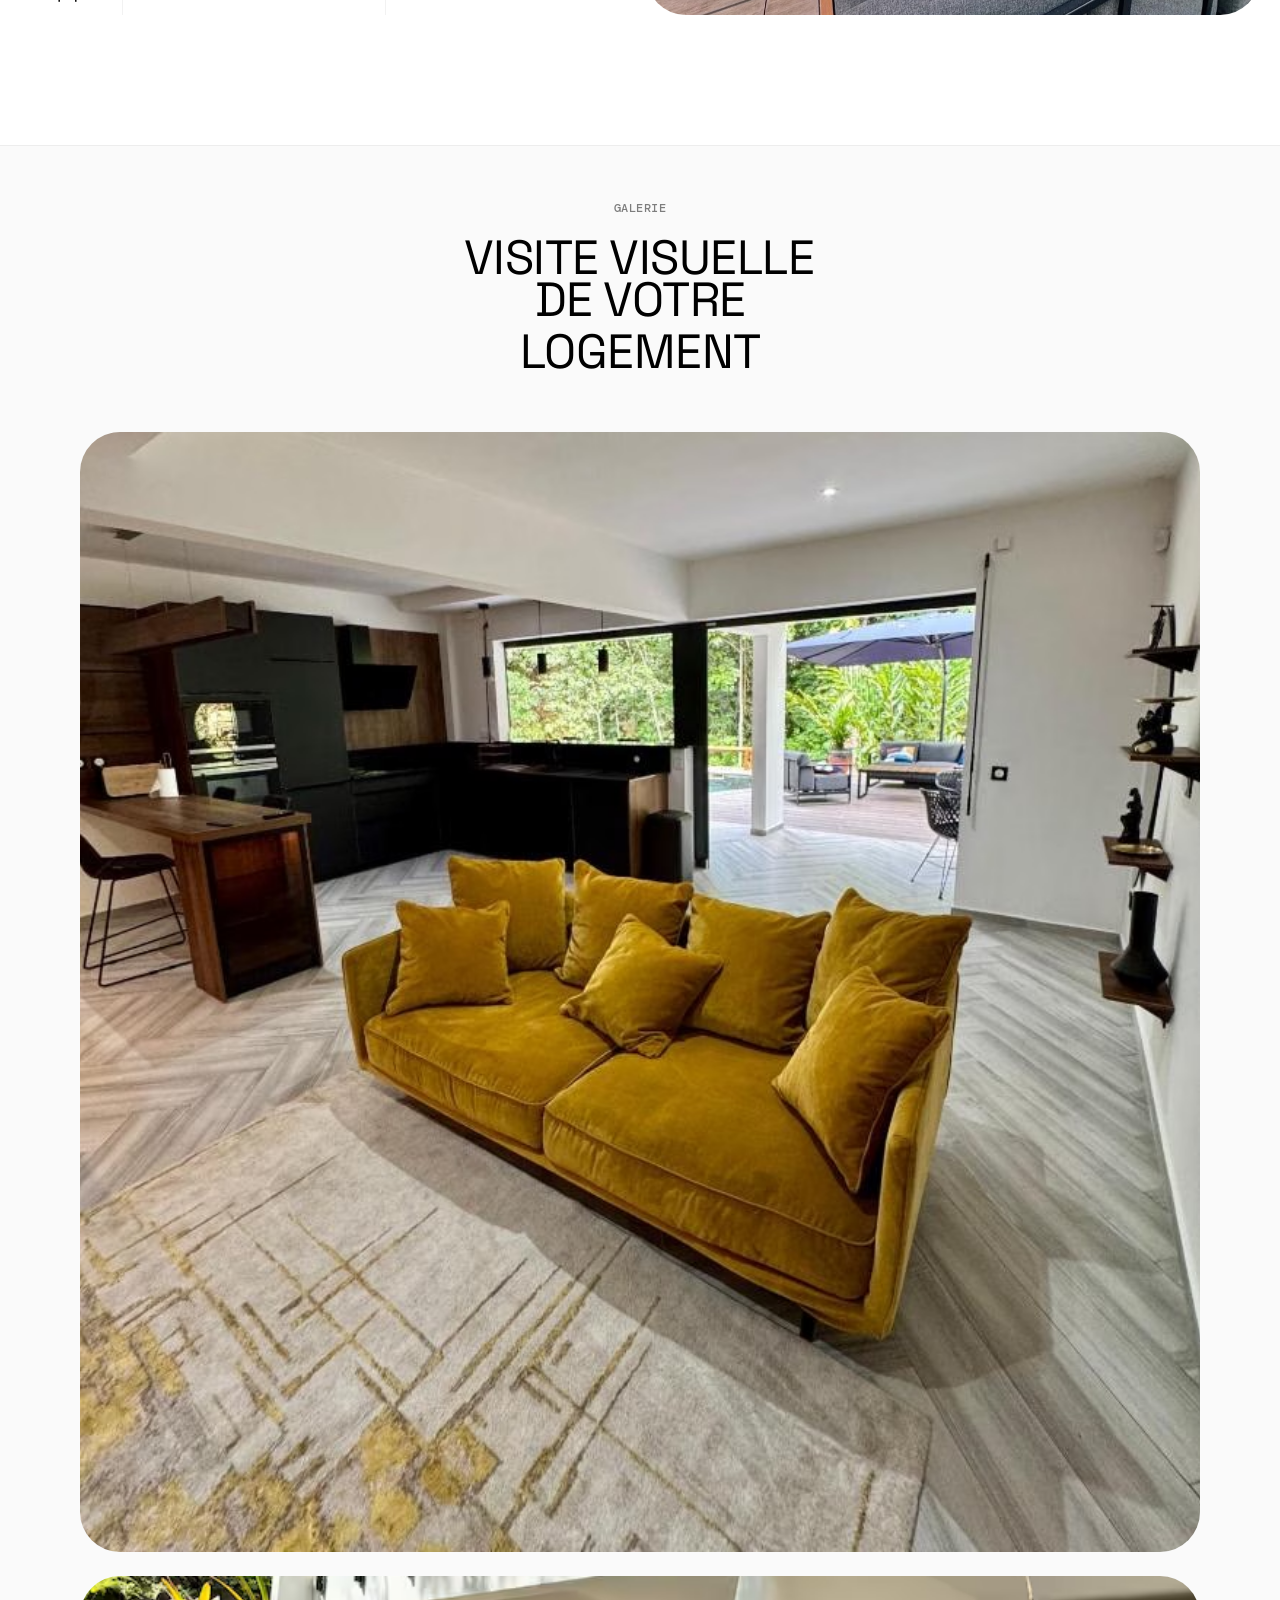
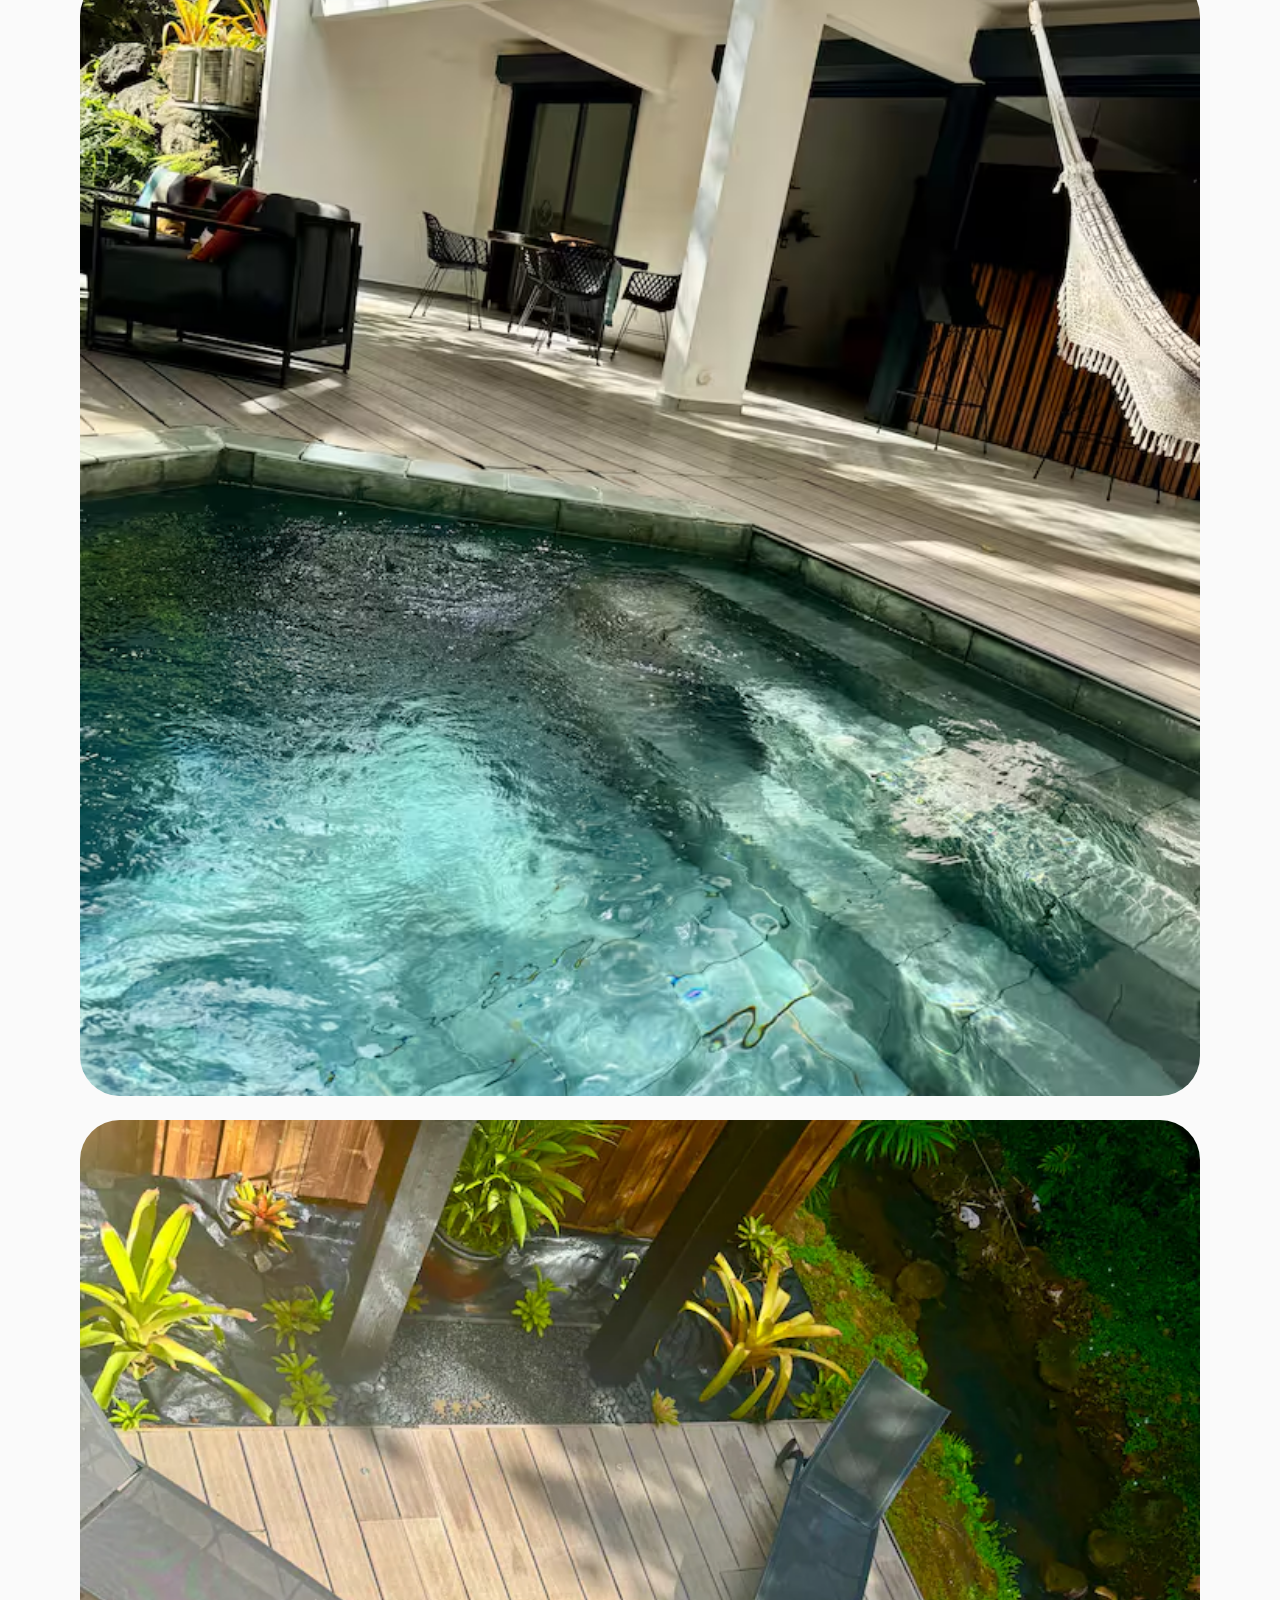
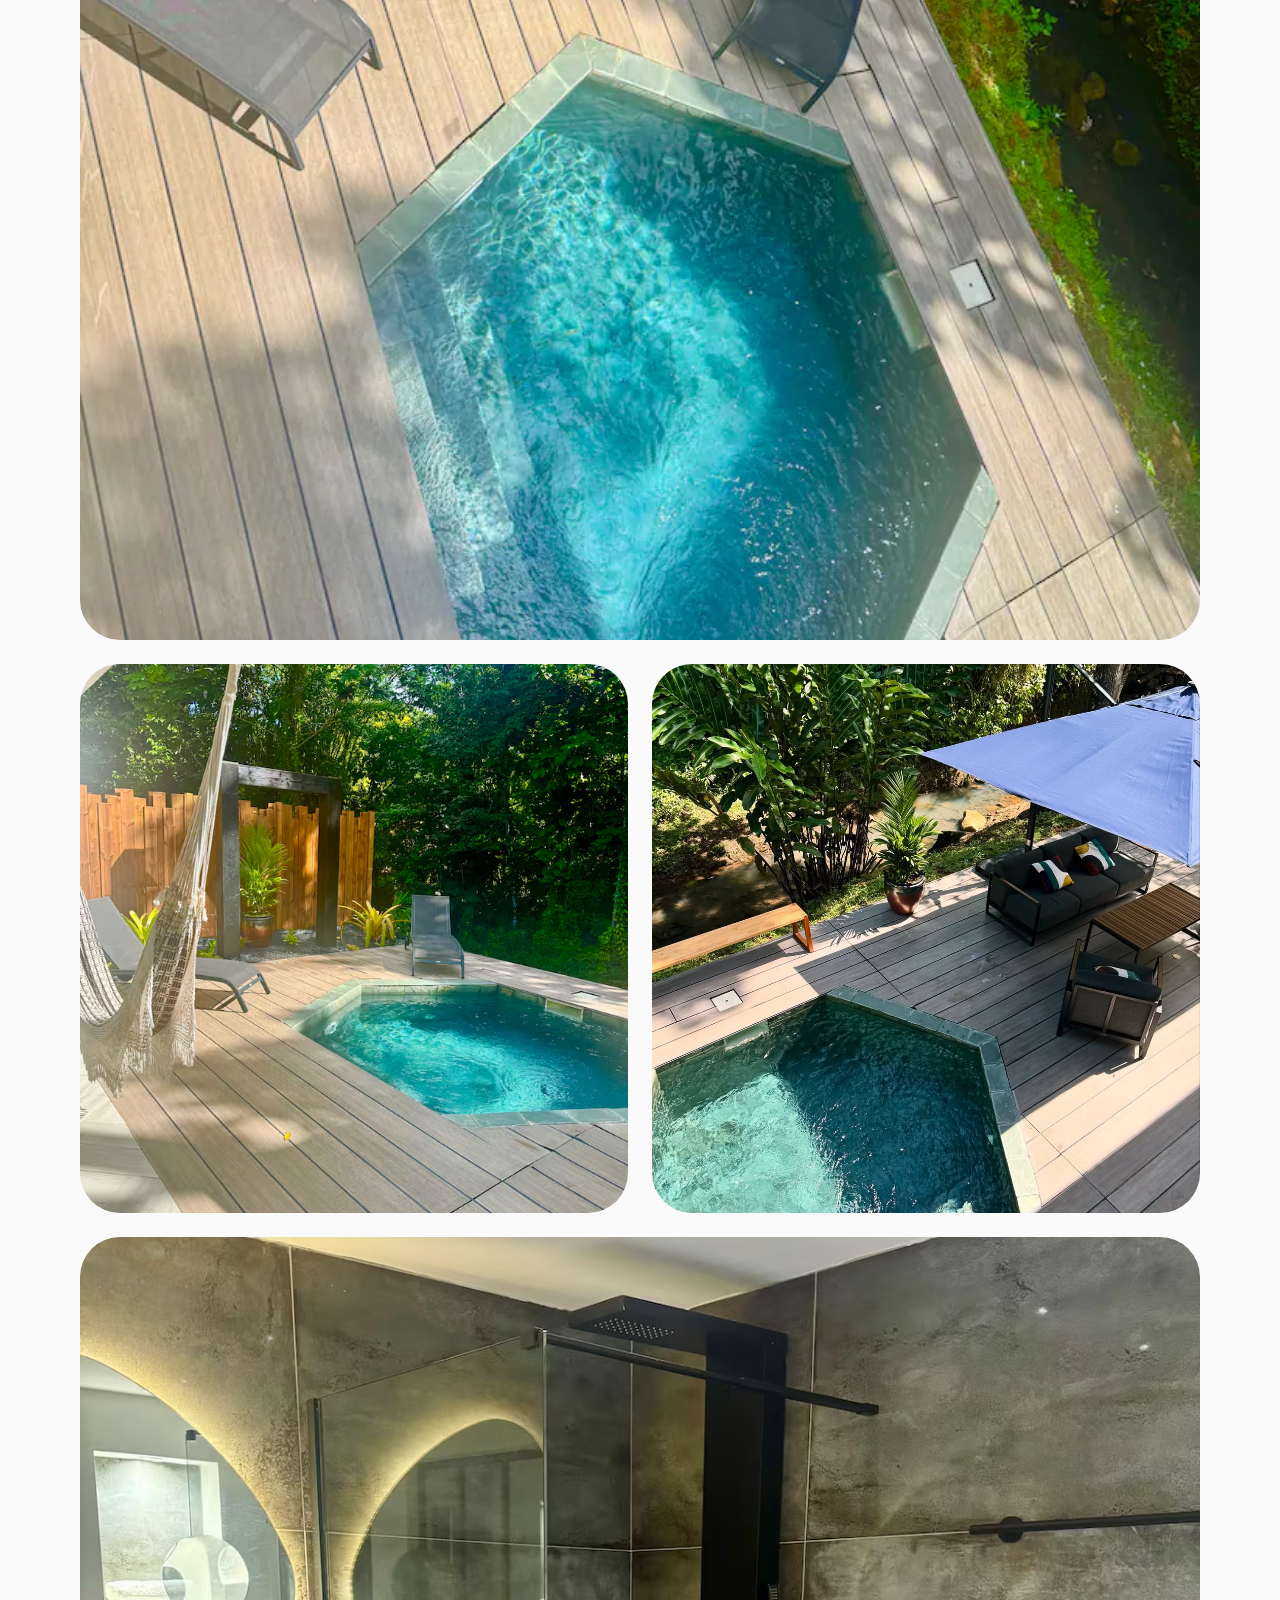
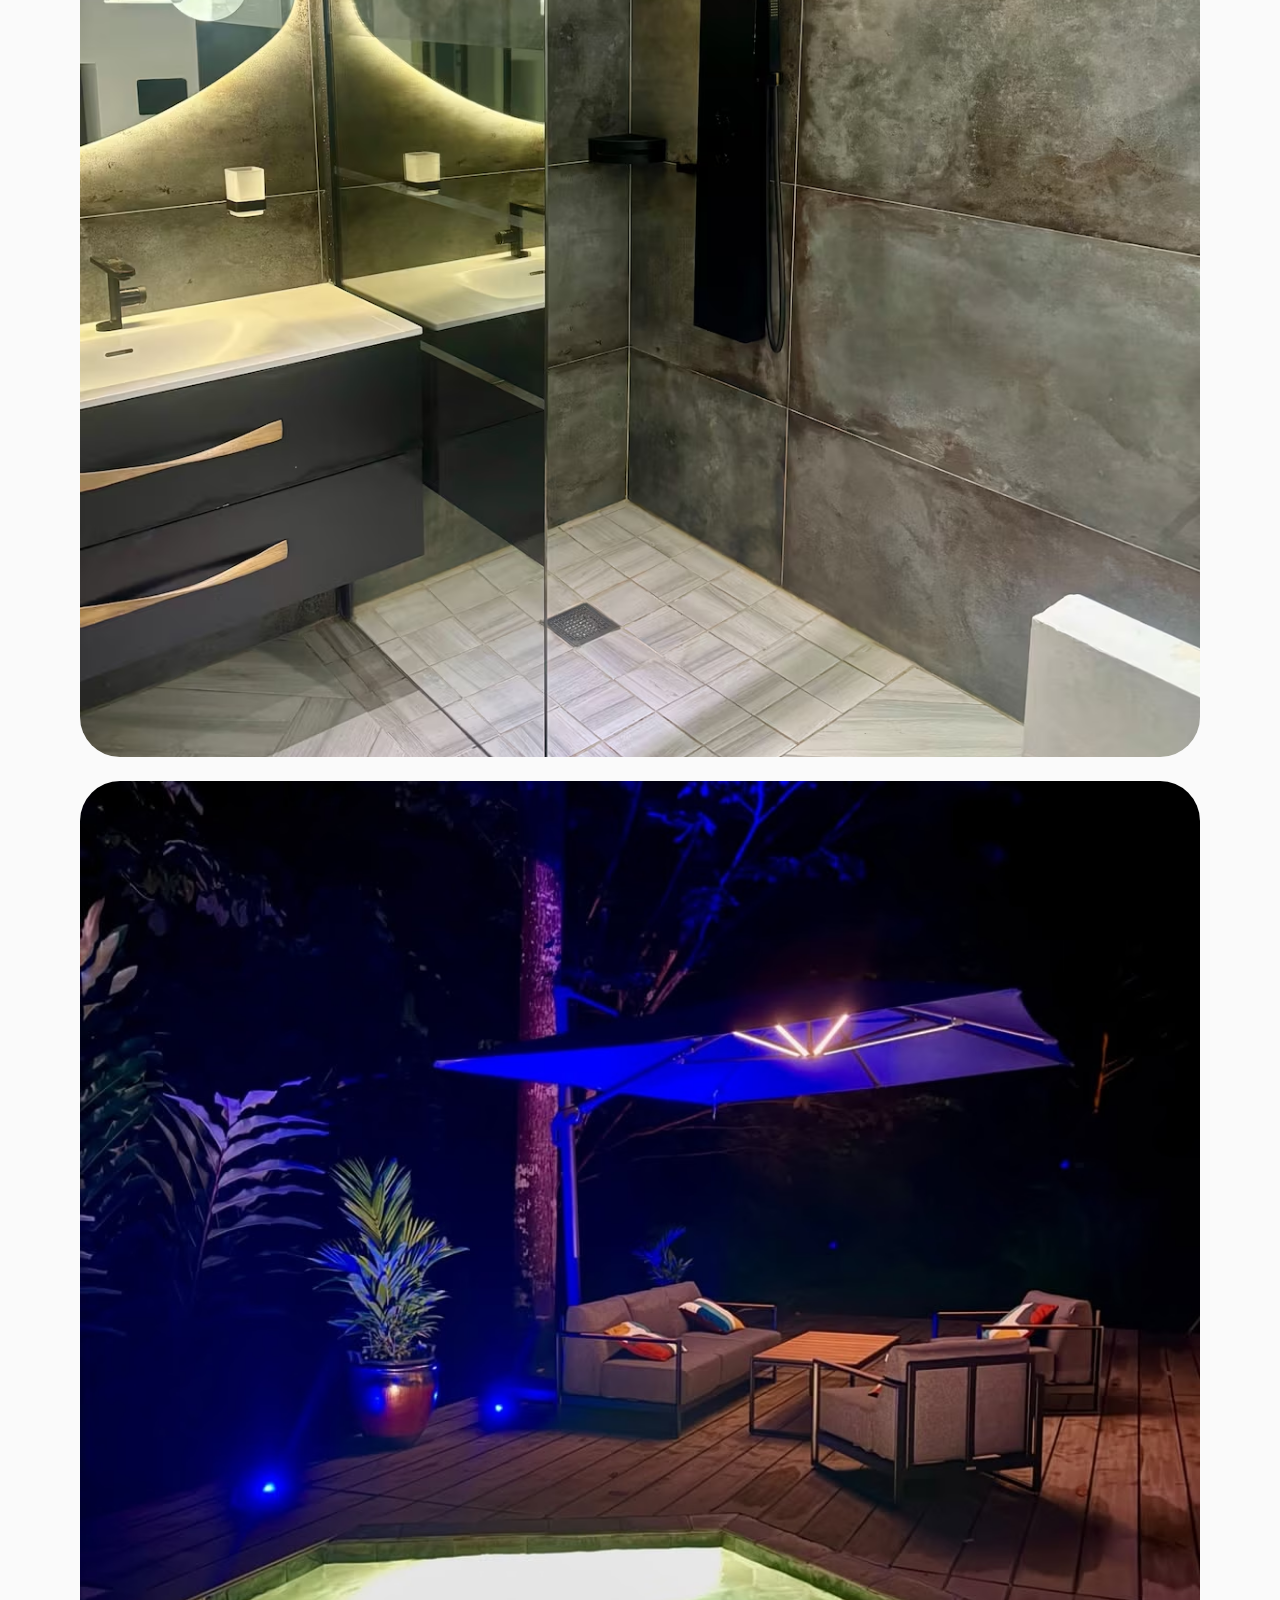
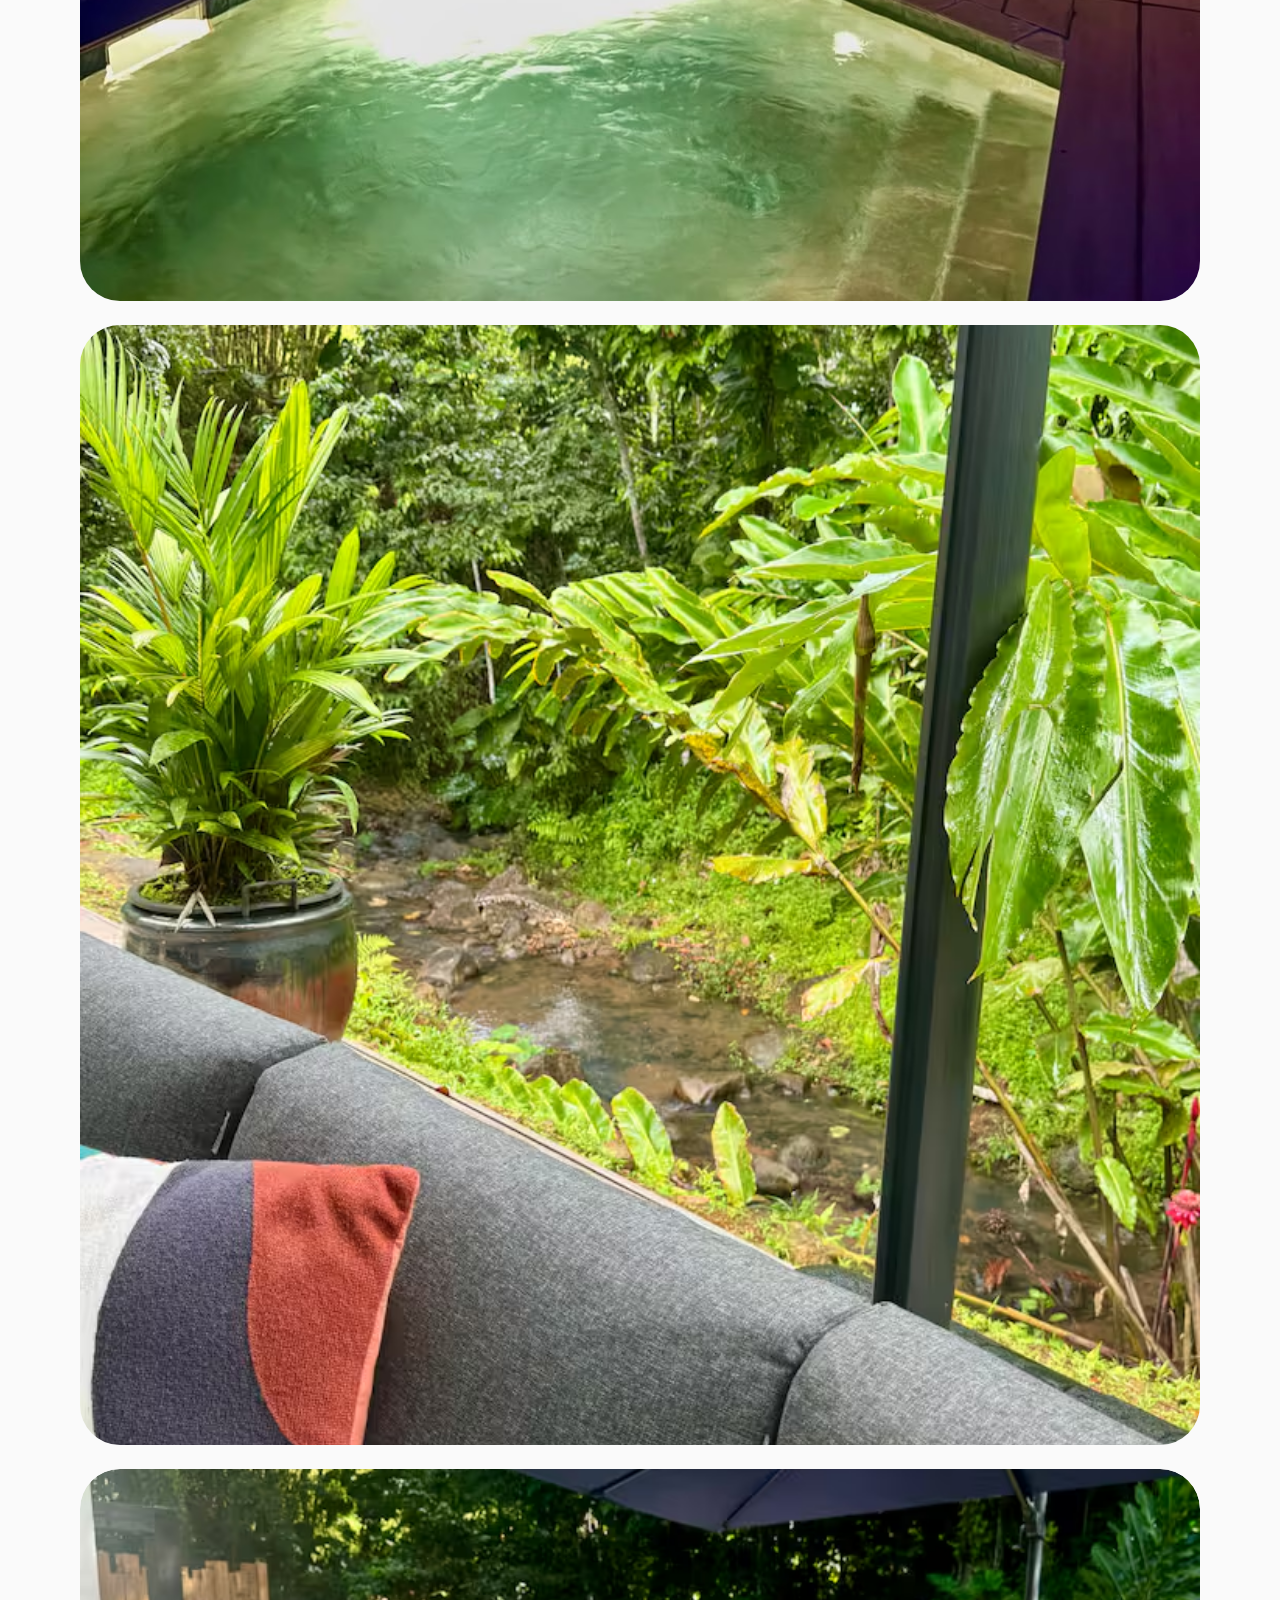
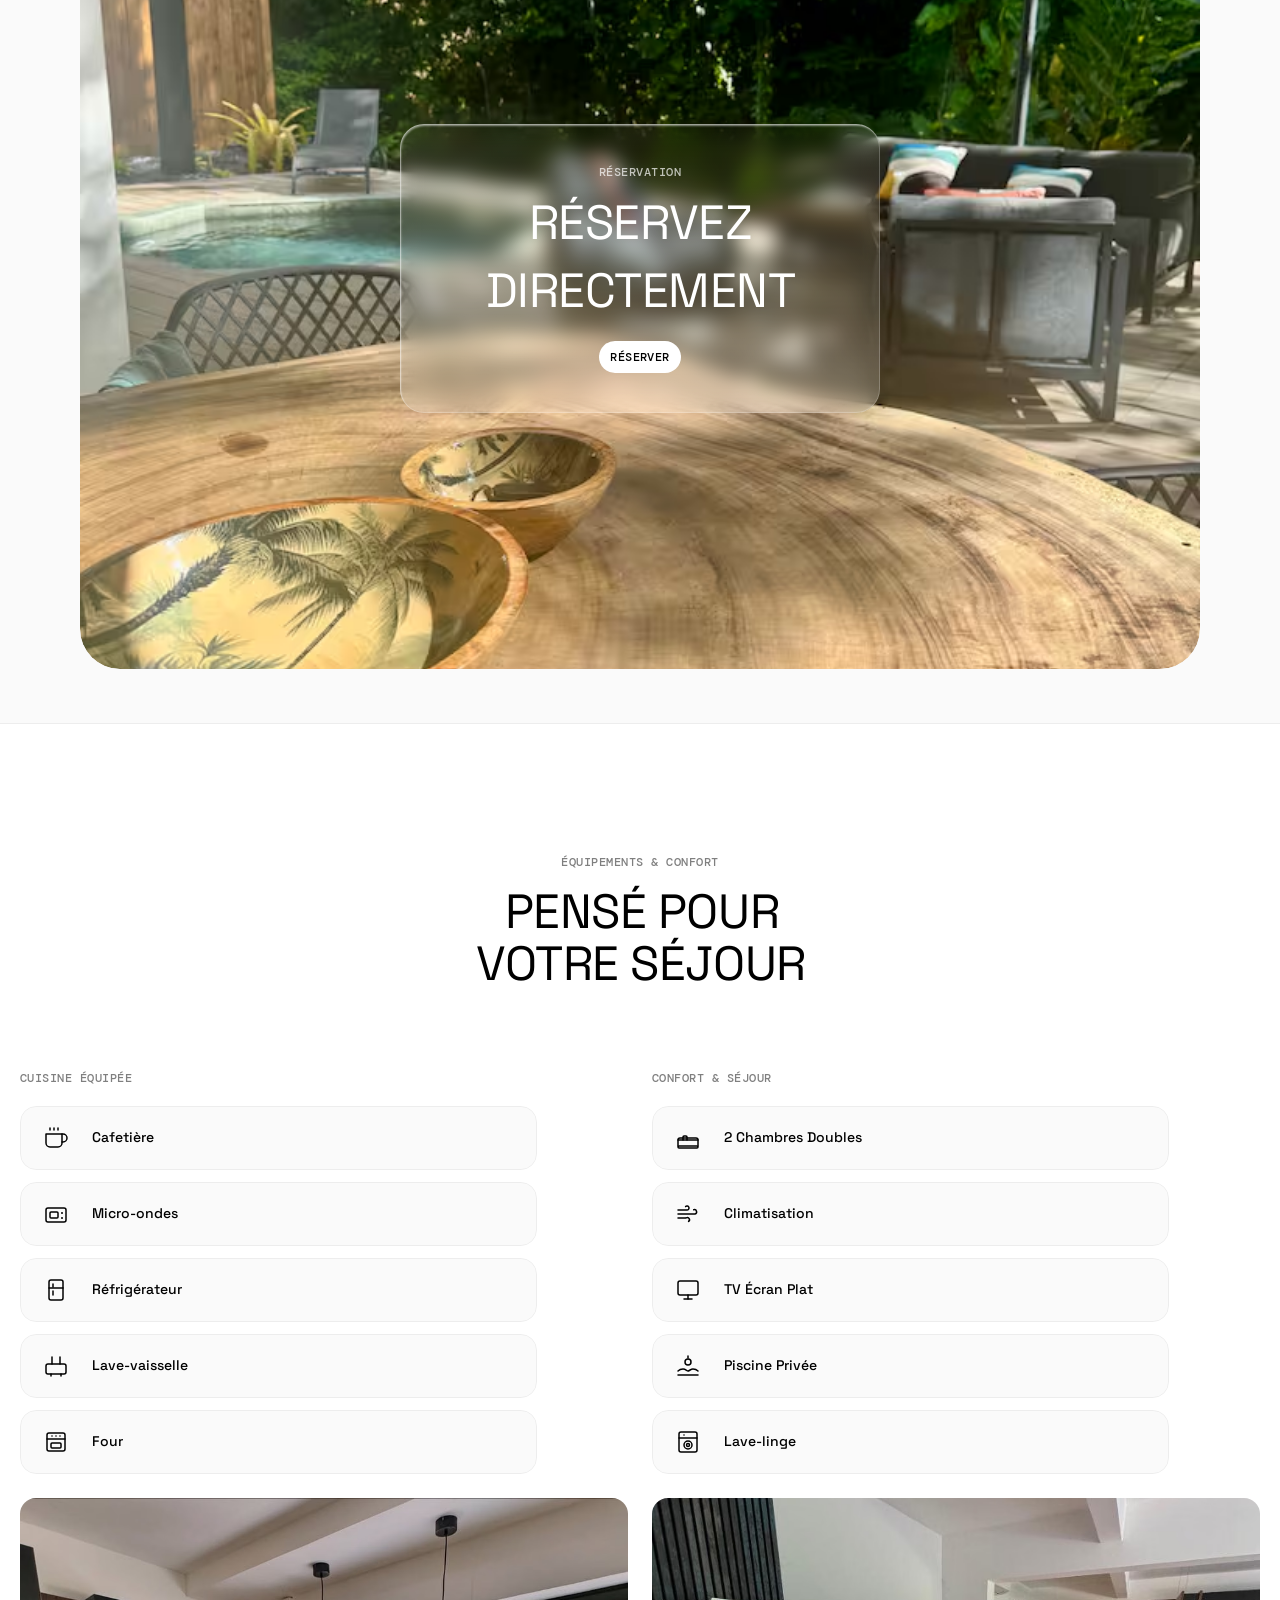
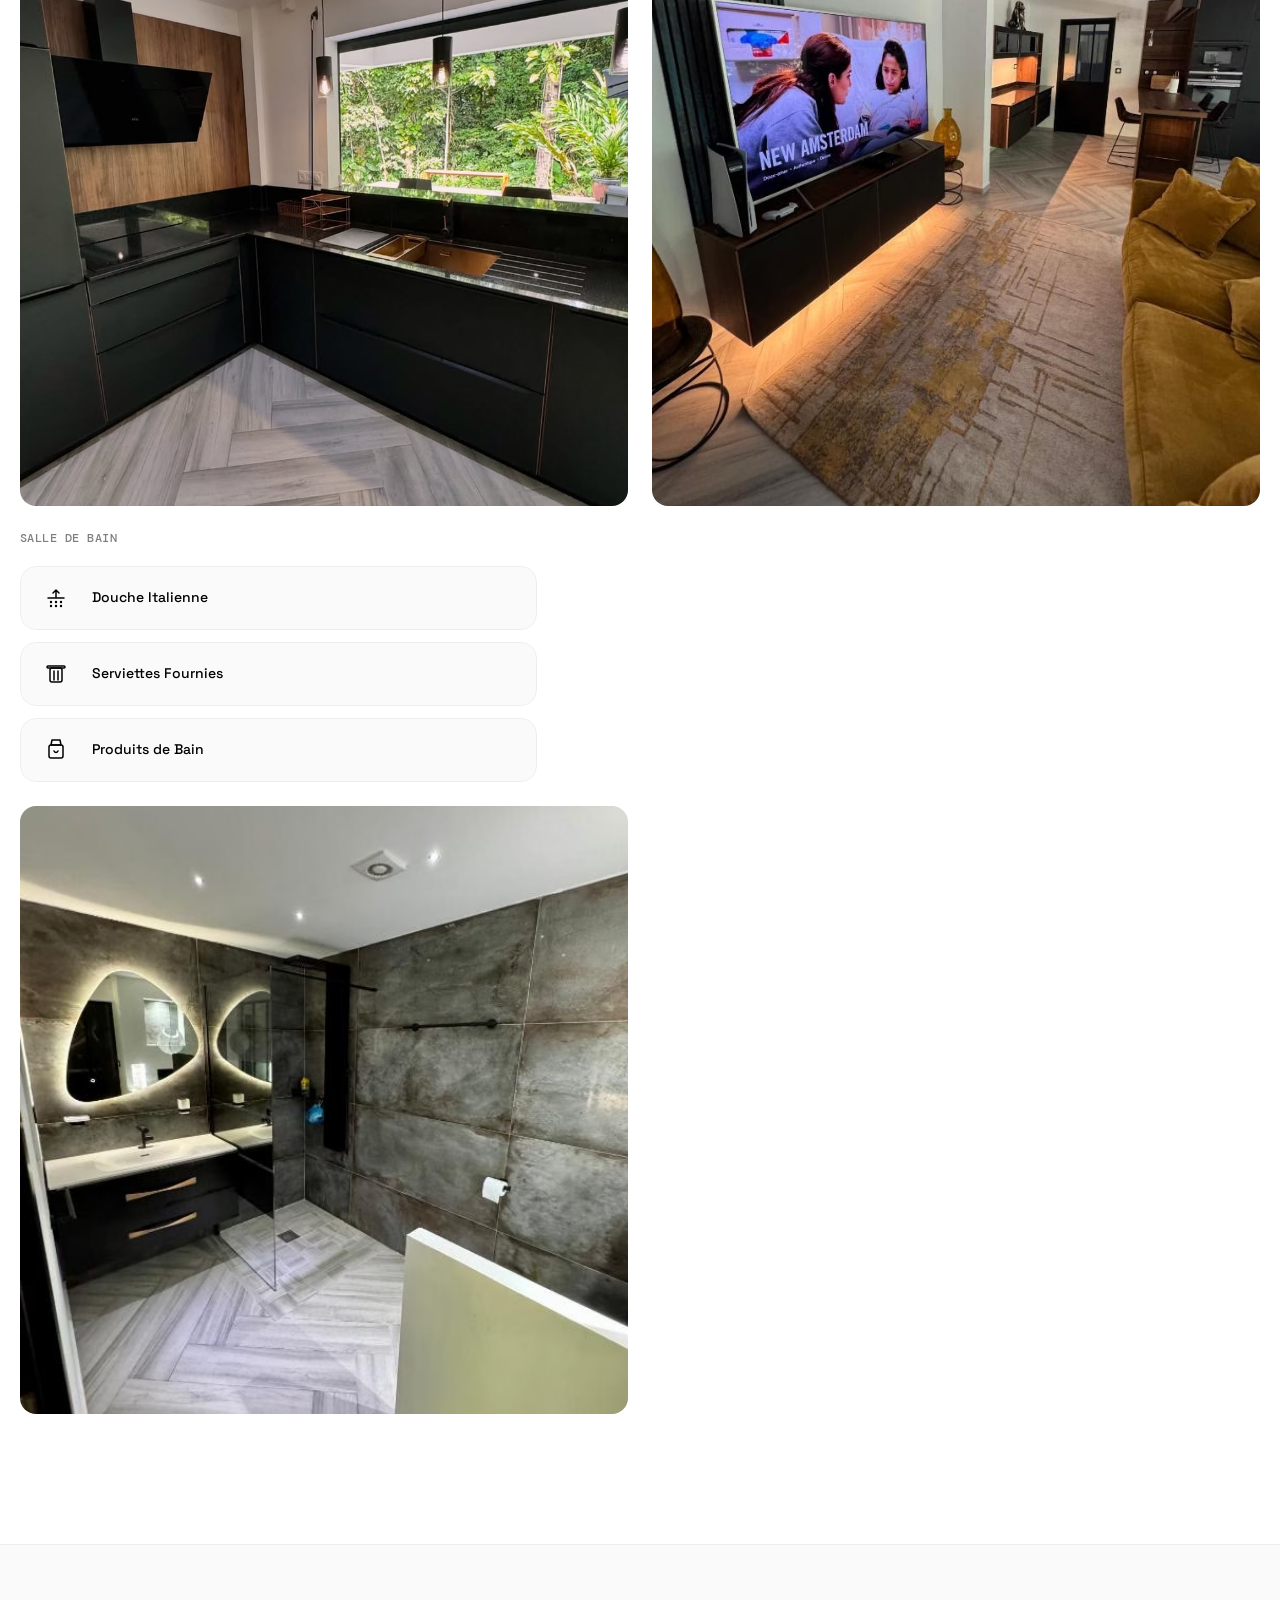
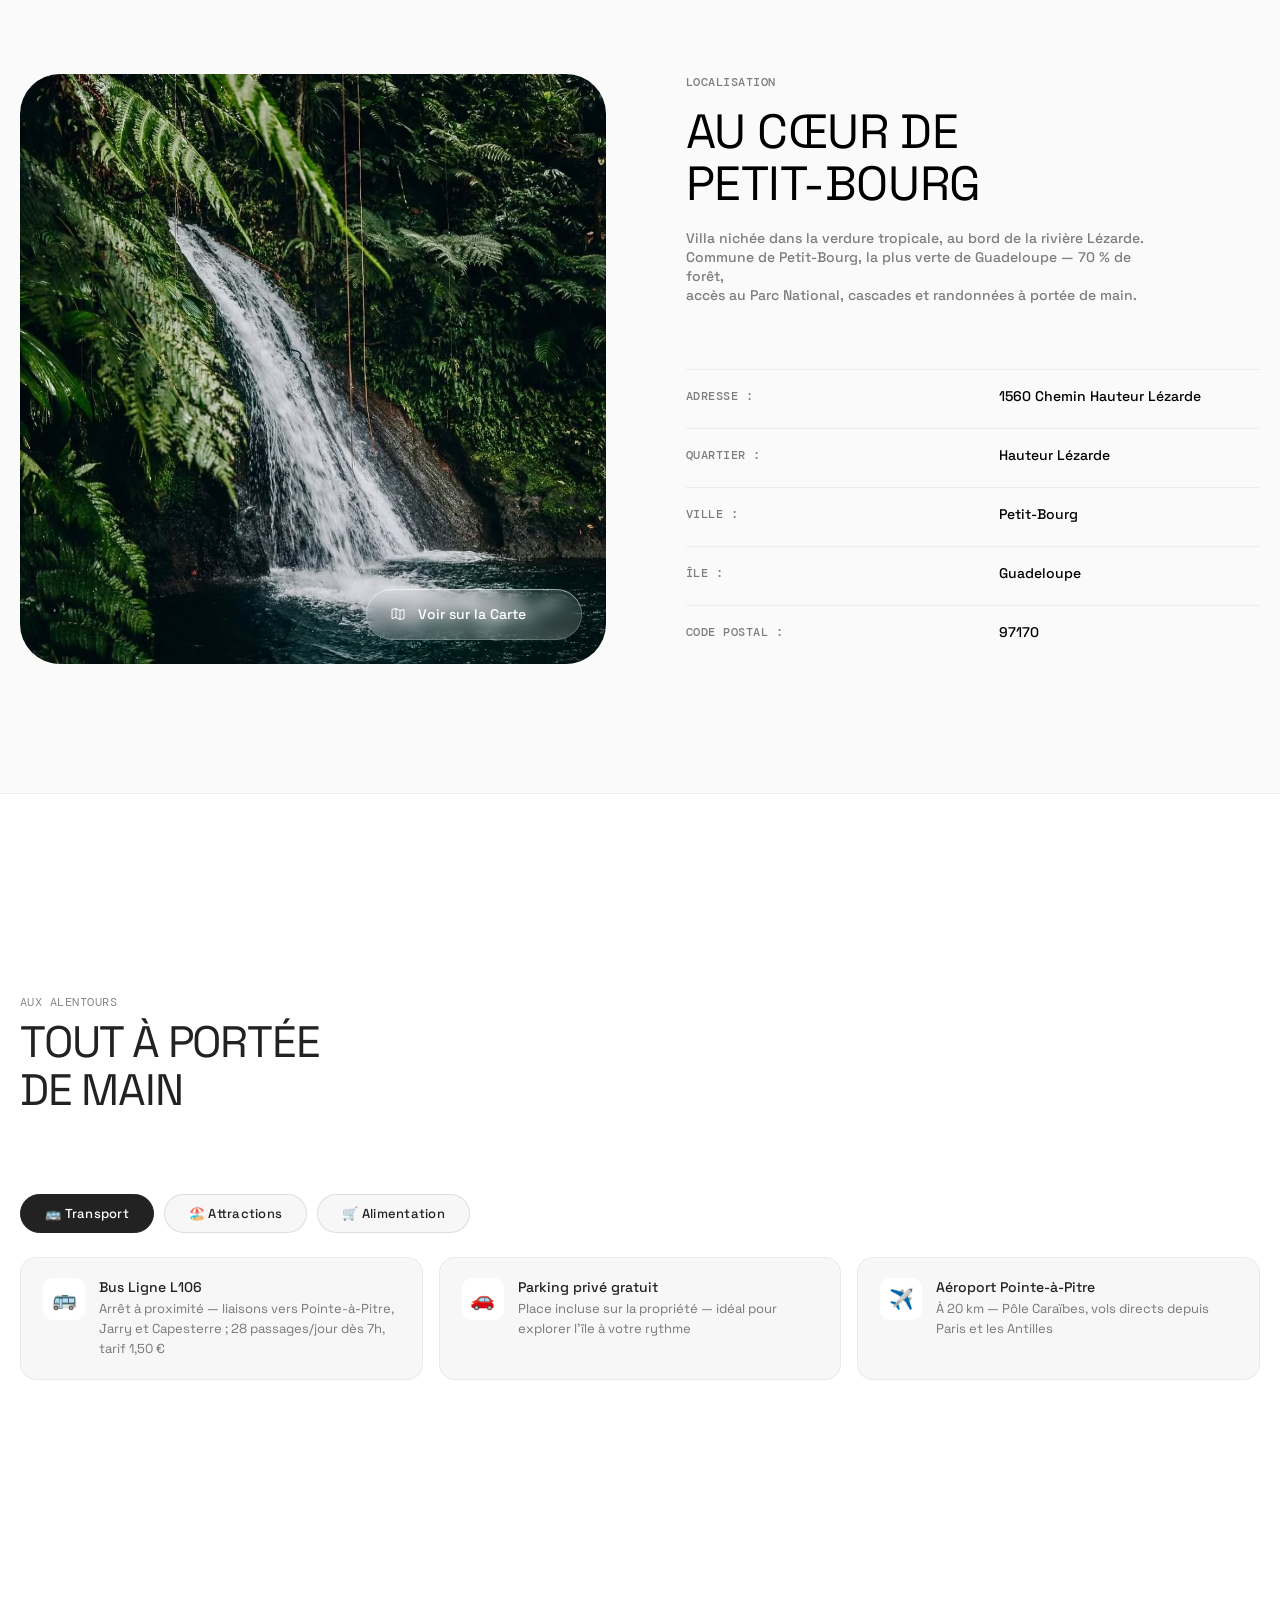
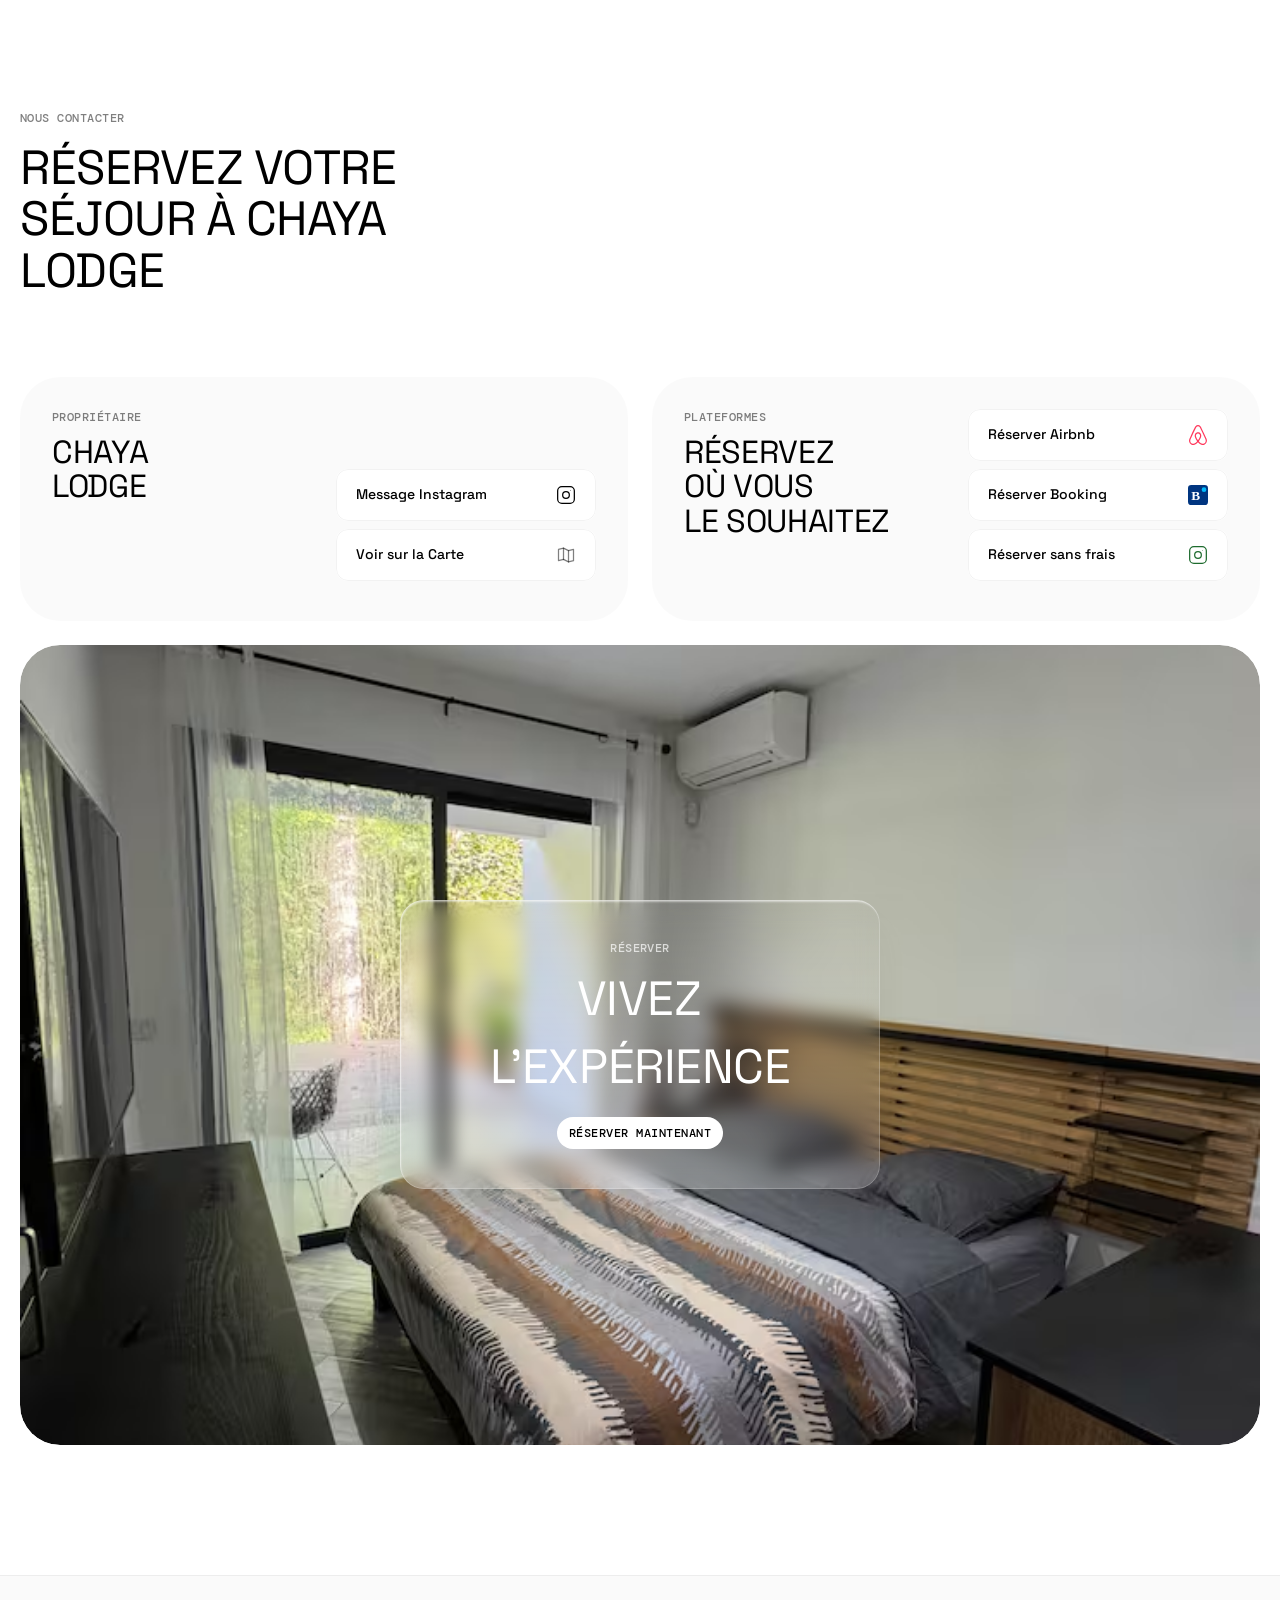
==== commit 0d3d117e: "fix: contact — max-width 1600px sur la rangée cartes (aligne avec les autres sections) Ajoute max-wi" ====
--- a/index.html
+++ b/index.html
@@ -139,7 +139,7 @@
     </script>
 
     <link rel="stylesheet" href="./styles/global.css?v=20260610-4" />
-    <link rel="stylesheet" href="./styles/main.css?v=20260614-15" />
+    <link rel="stylesheet" href="./styles/main.css?v=20260614-16" />
     <!-- Fonts chargées de manière non-bloquante (évite render-blocking) -->
     <link rel="preload" as="style" href="https://fonts.googleapis.com/css2?family=Space+Grotesk:wght@400;500&display=swap" onload="this.onload=null;this.rel='stylesheet'" />
     <link rel="preload" as="style" href="https://fonts.googleapis.com/css2?family=DM+Mono:wght@500&display=swap" onload="this.onload=null;this.rel='stylesheet'" />
--- a/styles/main.css
+++ b/styles/main.css
@@ -1539,6 +1539,12 @@
   box-sizing: border-box;
   gap: var(--font-size-40);
 }
+/* ── CONTACT REDESIGN : rangée cartes = même largeur max que les autres sections ── */
+.contact-info > .home-default {
+  max-width: 1600px;
+  width: 100%;
+  margin: 0 auto;
+}
 /* ── CONTACT REDESIGN : titre gauche / boutons droite ── */
 .contact-info .contact-block {
   flex-direction: row;
